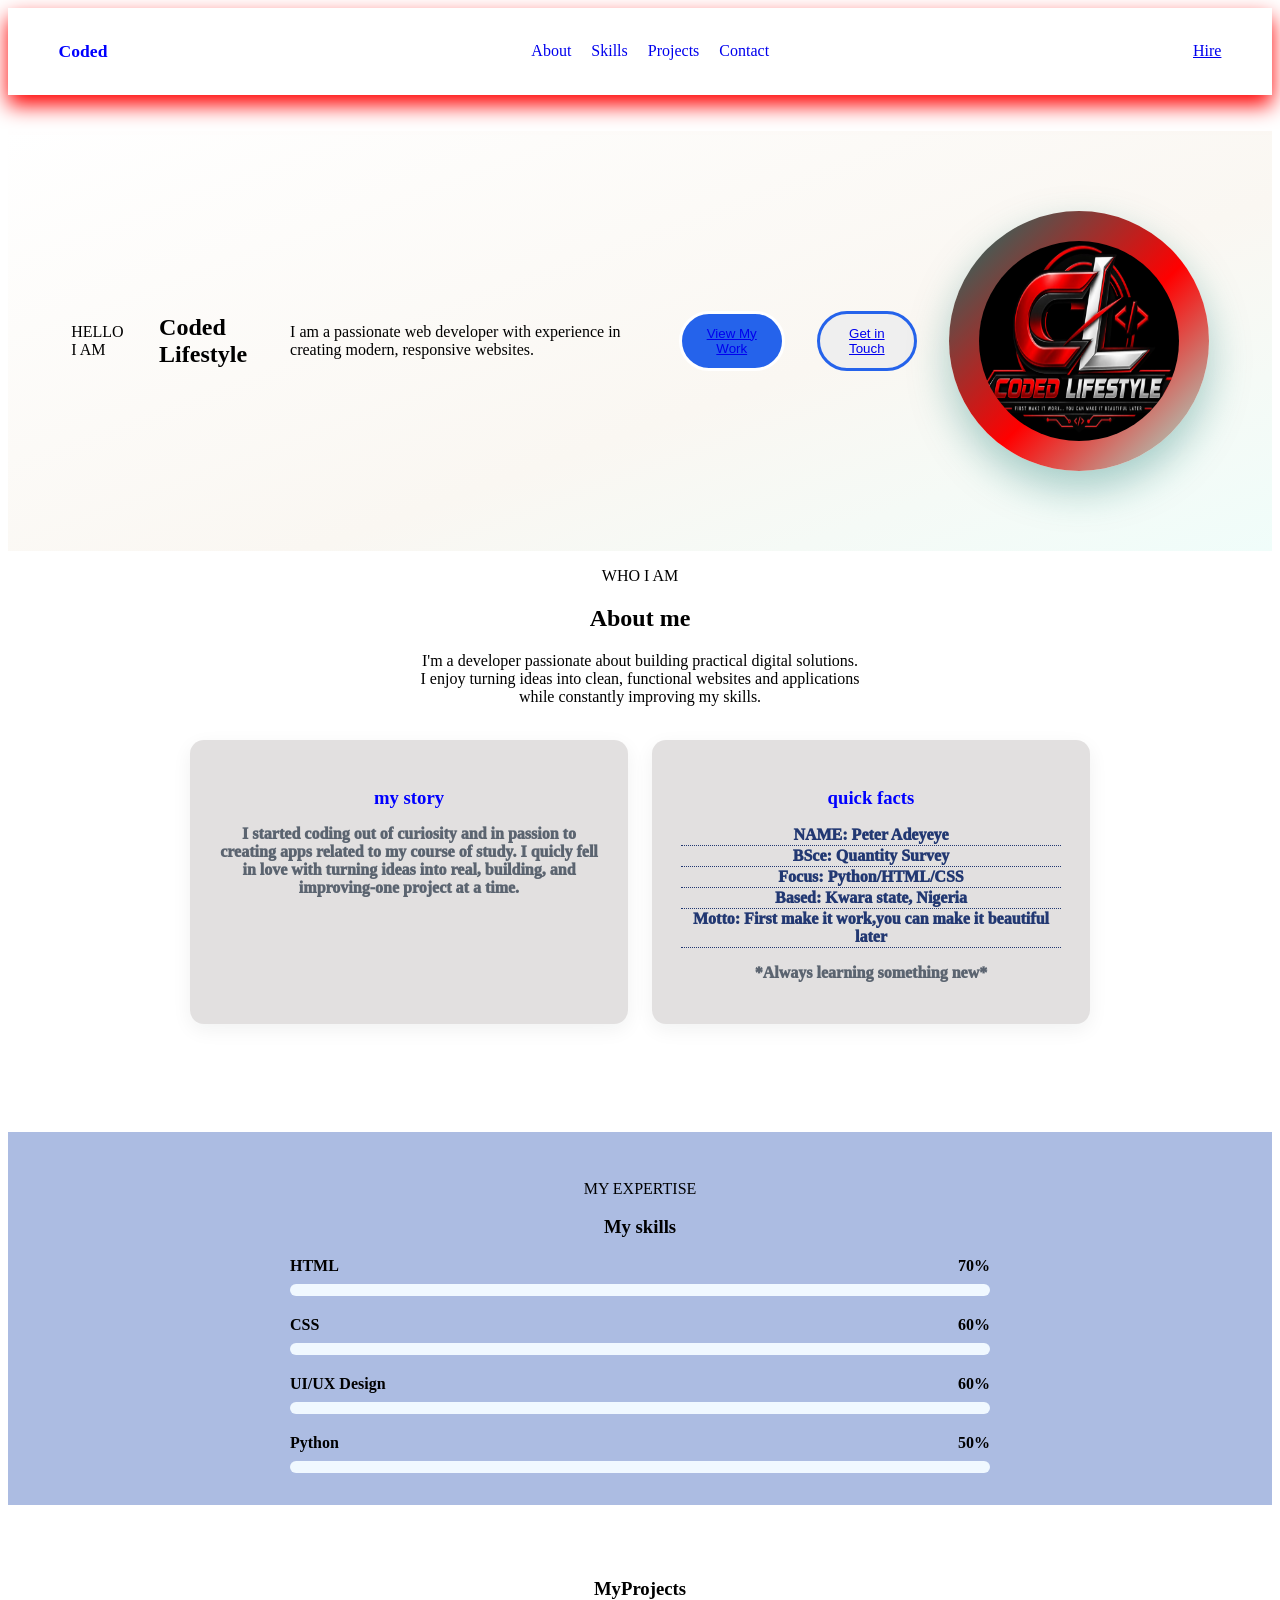
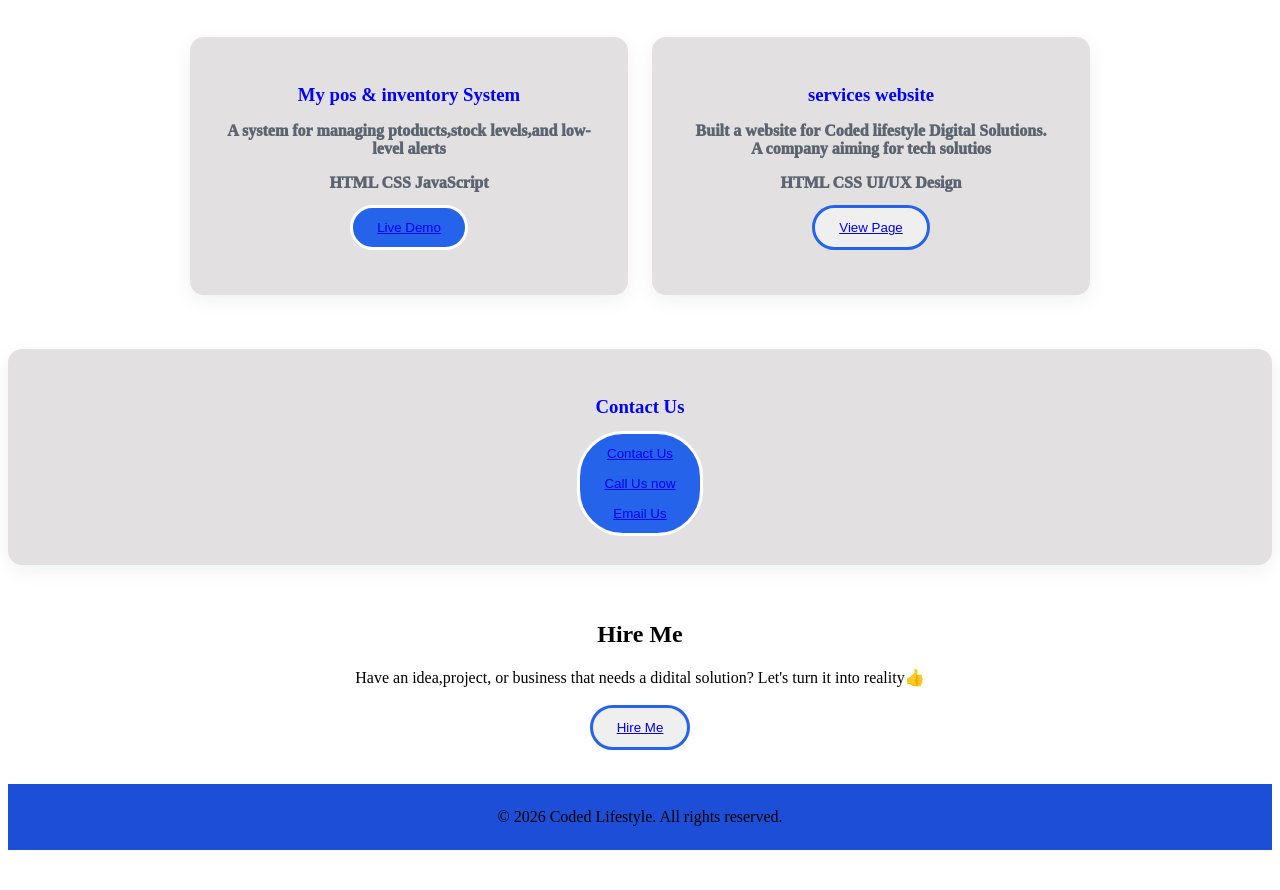
==== index.html @ f7a9e3ac "Rename portfolio.html to index.html" ====
<!DOCTYPE html>
<html lang="en">
<head>
    <meta charset="UTF-8">
    <meta name="viewport" content="width=device-width, initial-scale=1.0">
    <title>My Portfolio</title>
    <link rel="stylesheet" href="portfolio.css">
    <link rel="icon" href="assets/images/coded-lifestyle-bg.jpg"
    
</head>
<body>
  <header class="site-header">
    <div class="brand">
   <a href="#hero" class="brand-name">Coded</a>

   </div>

   <!----NAVIGATION LINKS--->
   <nav class="main-nav">
 <a href="#about">About</a>
 <a href="#skills">Skills</a>
 <a href="#projects">Projects</a>
 <a href="#contact">Contact</a>
</nav>
<a href="#hire">Hire</a>

 </header>
<br><br>
<section id="hero" class="hero">
 <p>HELLO I AM</p>
 <h1>Coded Lifestyle</h1>
 <p><span>I am a passionate web developer with
experience in creating modern, responsive websites. </span></p>
 <button class="button"><a href="#projects">View My Work</a></button> 
 <button class="button2">
    <a href="https://wa.me/+2349161330967">Get in Touch</a></button>
    
     <div class="portrait">
        <div class="portrait-frame">
            <img src="assets/images/coded-lifestyle-bg.jpg" class="face">
        </div>      
     </div>
     </section>

     <section class="section-head">
    
     <p><span>WHO I AM</span></p>
     <h1 id="about">About me</h1>
     <p>I'm a developer passionate about building practical digital solutions.<br>
      I enjoy turning ideas into clean, functional websites and applications<br>
      while constantly improving my skills.</p><br>
     
     <div class="about-grid">
      <div class="about-card">


        <h3>my story</h3>
        
        <p>I started coding out of curiosity and in passion to creating apps related to my course of study.
          I quicly fell in love with turning ideas into real, building, and improving-one project at a time.
        </p>

      </div>
     

     <div class="about-card">
      <div class="facts">
      <h3>quick facts</h3>
      <p><li>NAME: Peter Adeyeye</li>
      <li>BSce: Quantity Survey</li>
      <li>Focus: Python/HTML/CSS</li>
      <li>Based: Kwara state, Nigeria</li>
       <li>Motto: First make it work,you can make it beautiful later
       </li>
        </p>
        
        <p>*Always learning something new*</p>

     </div>
     </div>
     </div>

      <br><br><br>
      <br><br><br>
     

      
     
     <section id="skills" class="skills">
    
     <p><span>MY EXPERTISE</span></p>
     <h1>My skills</h1>
    
     <div class="skill-list">
      <div class="skill-top">
        <span class="skill-name" >HTML</span>
        <span class="skill-value">70%</span>
      </div>
      <div class="skill-track">
        <div class="skill-fill fill-html"></div>
      </div>
     <br>
      <div class="skill-top"> 
      <span class="skill-name">CSS</span>
      <span class="skill-value">60%</span>

      </div>
      <div class="skill-track">
        <div class="skill-fill fill-css"></div>
      </div>
      <br>
      <div class="skill-top">
        <span class="skill-name">UI/UX Design</span>
        <span class="skill-value">60%</span>
      </div>
      <div class="skill-track">
        
      </div>
      <br>
      <div class="skill-top">
        <span class="skill-name">Python</span>
        <span class="skill-value">50%</span>
      </div>
      <div class="skill-track"></div>
     </div>

     </section>
      <br><br><br>
      <section id="projects">
      <h1>MyProjects</h1>
      <br>
      <div class="about-grid">
      <div class="about-card">
        <h3>My pos & inventory System</h3>
        <p>A system for managing ptoducts,stock levels,and low-level alerts</p>
        <p>HTML CSS JavaScript</p>
        <button class="button">
          <a href="https://business-inventory-pddo.vercel.app/"> Live Demo </a>
        </button>
      </div>
      <div class="about-card">
        <h3>services website </h3>
        <p>Built a website for Coded lifestyle Digital Solutions.<br>
          <span>A company aiming for tech solutios</span>
          <p>HTML CSS UI/UX Design</p>
          <button class="button2">
            <a href="https://coded-lifestyle-5hkt.vercel.app">View Page</a>
          </button>
        </p>
      </div>
     </div>
     </section>
     <br><br><br>
     <section id="contact">
      <div class="about-card">
        <h3>Contact Us</h3>
        <button class="button"> <a href="https://wa.me/+2349161330967">Contact Us</a><br><br>
    <a href="tel:+2349161330967">Call Us now</a><br><br>
    <a href="mailto:iyiolapeter258@gmail.com">Email Us</a>

        </button>
      </div>
     </section>
     <br><br>
     <section id="hire">
      <h2>Hire Me</h2>
      <p>Have an idea,project, or business that needs a didital solution?
        Let's turn it into reality👍
        <br><br>
        <button class="button2">
          <a href="https://wa.me/+2349161330967">Hire Me</a>
        </button>
      </p>
     </section>

     <br>

     <footer>
      <p>
        &copy; 2026 Coded Lifestyle. All rights reserved.
    </p>

     </footer>
</body>
</html>
---- portfolio.css ----
/* SITE HEADER */

.site-header {
    position: sticky;
    top: 0;
    z-index: 10;
    background-color: white;
    backdrop-filter: blur(6px);
    display: flex;
    align-items: center;
    justify-content: space-between;
    padding: 0.9rem 4%;
    box-shadow: 0 10px 20px red;
    

}

.brand {
    display: flex;
    align-items: center;
    gap: 0.5rem
}

.brand-name { 
    color:blue;
    font-weight:700;
    text-decoration:none;
    font-size: 1.1rem;
}

.main-nav {
    display: flex;
     background-color: white;
     text-align: center;
     padding: 10px;
        }
        nav a {
            
            text-decoration: none;
            margin: 10px
        }
        .button {
            
            background-color: #2563eb; 
            color: #FFFFFF;
            padding: 12px 24px;
             border: solid; 
             border-radius: 46px;
        }

        .button:hover {
           background-color: #FFFFFF;
            color: #2563eb;
            padding: 12px 24px;

        }
         .button2 {
            
            color: #2563eb;
            padding: 12px 24px;
             border: solid; 
             border-radius: 46px;
        }

        .button2:hover {
            background-color: #1d4ed8;
            color: aqua;
        }
         /* .potrait-frame {
          width: 190px;
         height: 190px;
         } */
         .portrait {
  flex: 0 0 auto;
  text-align: center;
}

/* The framed photo placeholder */
.portrait-frame {
  width: 260px;
  height: 260px;
  border-radius: 50%;
  background: linear-gradient(135deg, #0F766E 0%, red 55%, #99F6E4 100%);
  display: flex;
  align-items: center;
  justify-content: center;
  margin: 0 auto;
  box-shadow: 0 18px 40px rgba(15, 118, 110, 0.35);
}
.face {
  width: 200px;
  height: 200px;
  border-radius: 50%;
  background-color: #FFFFFF;
  display: flex;
  flex-direction: column;
  align-items: center;
  justify-content: center;
  overflow: hidden ;
}
.hero {
  display: flex;
  align-items: center;
  justify-content: space-between;
  gap: 2rem;
  padding: 5rem 5%;
  background: linear-gradient(160deg, #FFFFFF 0%, #FAF7F2 60%, #F0FDFA 100%);
}

/* Left text column */
.hero-text {
  flex: 1;
  max-width: 520px;
}
.about-grid {
display: grid;
grid-template-columns: 1fr 1fr;
  gap: 1.5rem;
  max-width: 900px;
  margin: 0 auto;
}
.about-card {
  background-color: rgba(29, 9, 9, 0.124);
  color: black;
  font-weight: 1000;
  border-radius: 14px;
  padding: 1.8rem;
  box-shadow: 0 6px 20px rgba(19, 26, 40, 0.06);
}

/* Card heading */
.about-card h3 {
  color: blue;
  margin-bottom: 0.8rem;
}

/* Paragraph text inside cards */
.about-card p {
  color: #5B6470;
  margin-bottom: 0.8rem;
}
.facts {
  list-style: none;
}
.facts li {
  padding: 1px;
  color: #223872;
  border-bottom: 1px dotted;
}
.facts li:last-child {
  border-bottom: none;
}
.section-head {
  text-align: center;
  margin-bottom: 2.5rem;
}
.skills {
  padding: 2rem 5%;

  background-color: #acbce2;
}
.skill-list {
  max-width: 700px;
  margin: 0 auto;
  display: flex;
  flex-direction: column;
  gap: 1px;
}
.skill-top {
  display: flex;
  justify-content: space-between;
  margin-bottom: 0.5rem;
  
}
.skill-name {
  font-weight: 600;

}
.skill-value {
  font-weight: 600;
}

.skill-track {
  height: 12px;
  border-radius: 6px;
  background-color: aliceblue;
  
}
.skill-fill {
  height: 100%;
  background: linear-gradient;
  border-radius: 6px;
}
@keyframes fill-bar { to {
  width: 100%;
}}
.fill-html {
  width: 70%;
}


/* ===== 11. Mobile responsive rules ===== */

/* Tablets and smaller: shrink the hero and stack cards */
@media (max-width: 820px) {
  /* Hero becomes one column with centered text */
  .hero {
    flex-direction: column;
    text-align: center;
  }

  /* Hero buttons center themselves */
  .hero-buttons {
    justify-content: center;
  }

  /* About grid stacks into one column */
  .about-grid {
    grid-template-columns: 1fr;
  }
}

/* Phones: keep the header tidy and shrink type */
@media (max-width: 600px) {
  /* Hide the header button to make room */
  .btn-header {
    display: none;
  }

  /* Nav links become smaller and closer together */
  .main-nav {
    gap: 0.9rem;
    font-size: 0.85rem;
  }

  /* Smaller name in the hero */
  .hero-text h1 {
    font-size: 2.2rem;
  }

  /* Portrait shrinks to fit small screens */
  .portrait-frame {
    width: 190px;
    height: 190px;
  }

  /* The face inside also shrinks */
  .face {
    width: 150px;
    height: 150px;
  }

  .face-head {
    width: 70px;
    height: 70px;
  }

  .face-body {
    width: 120px;
    height: 70px;
  }

  /* Project grid becomes a single column */
  .project-grid {
    grid-template-columns: 1fr;
  }
}
footer { 
  padding: 0.5rem;
  background-color: #1d4ed8;
}
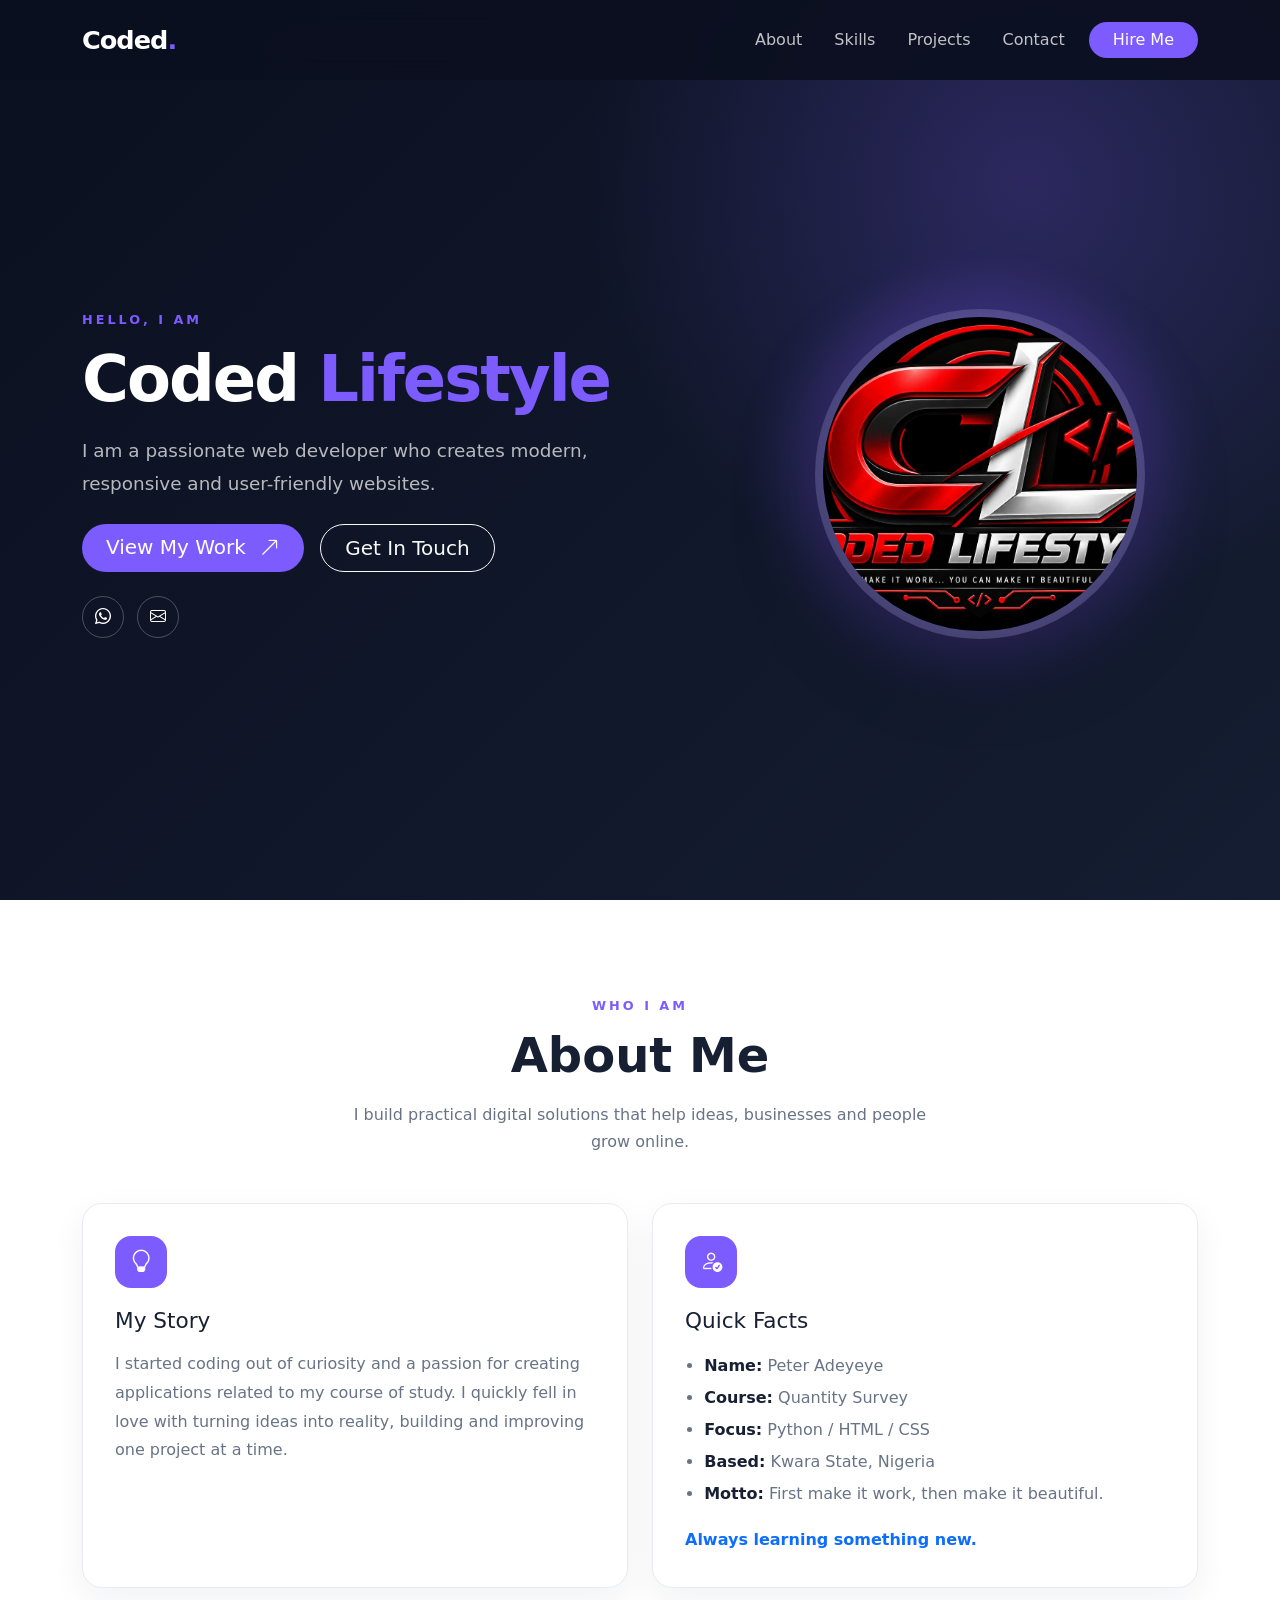
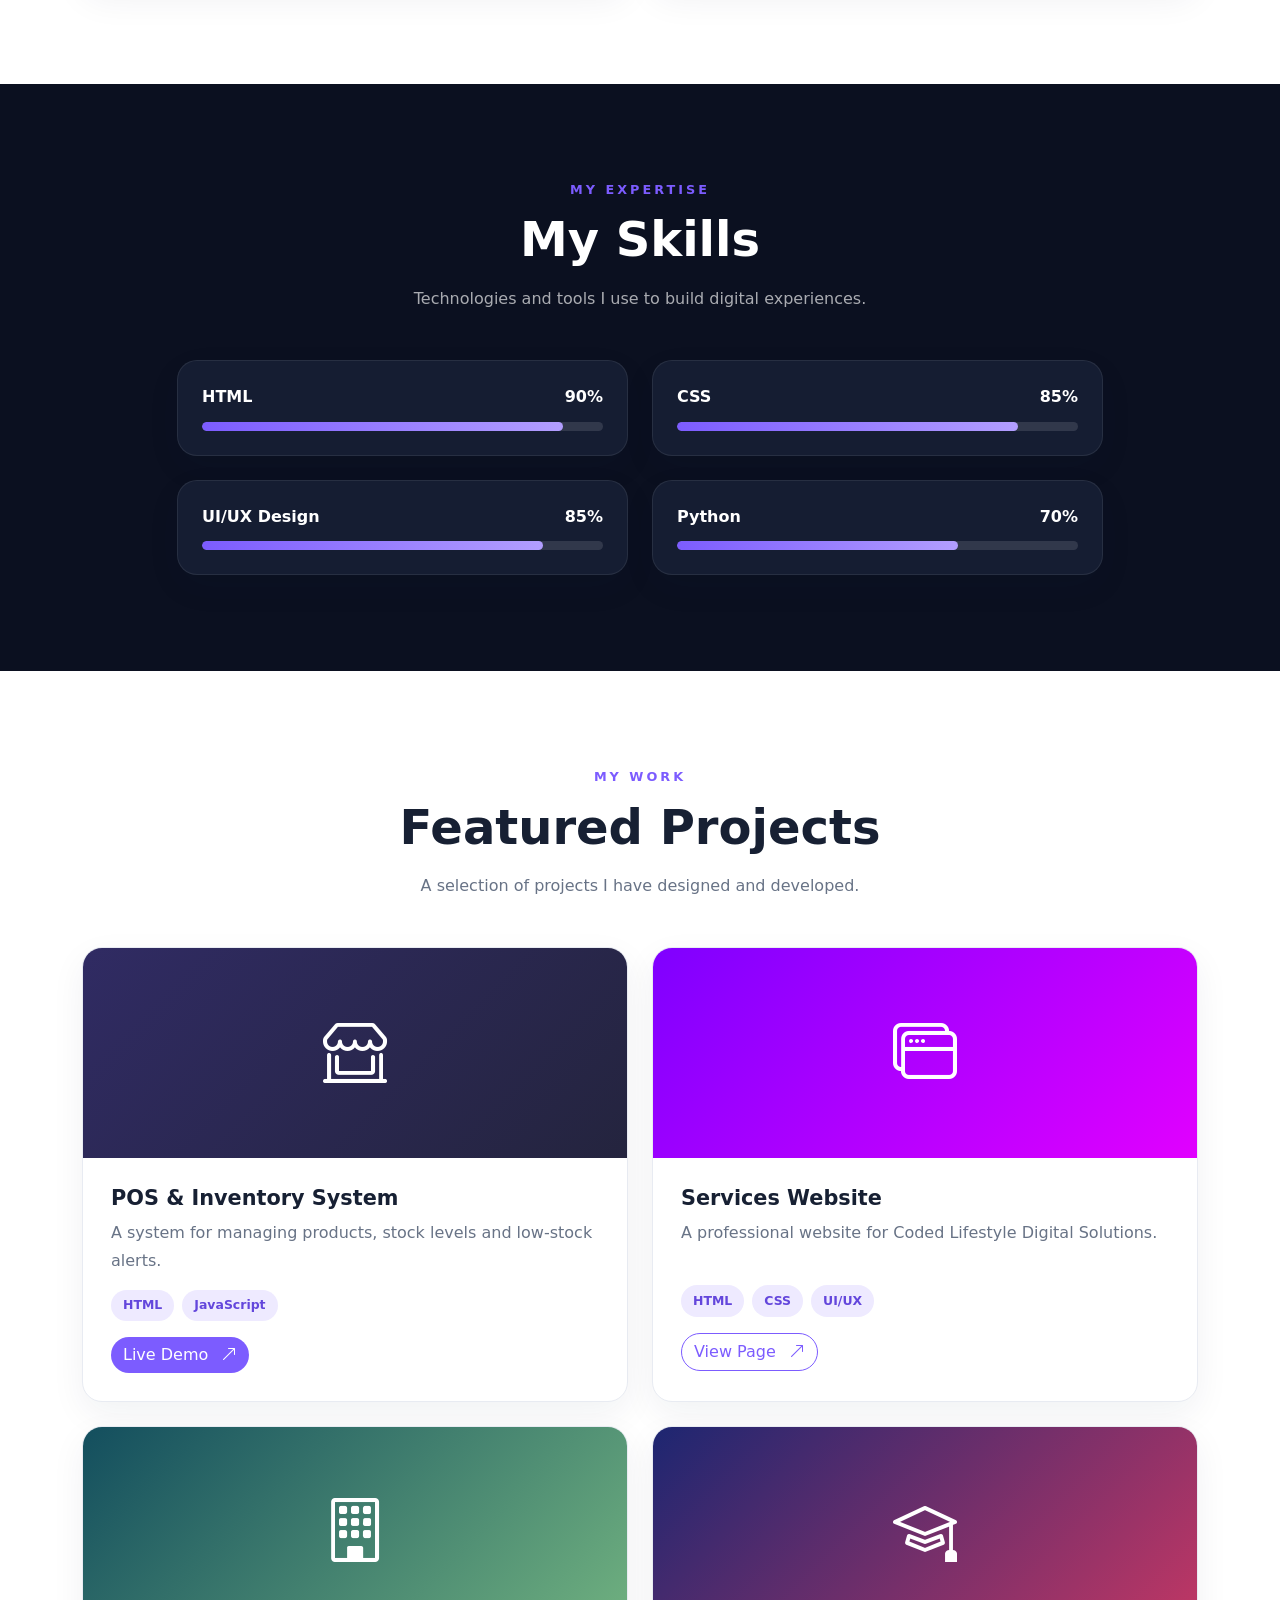
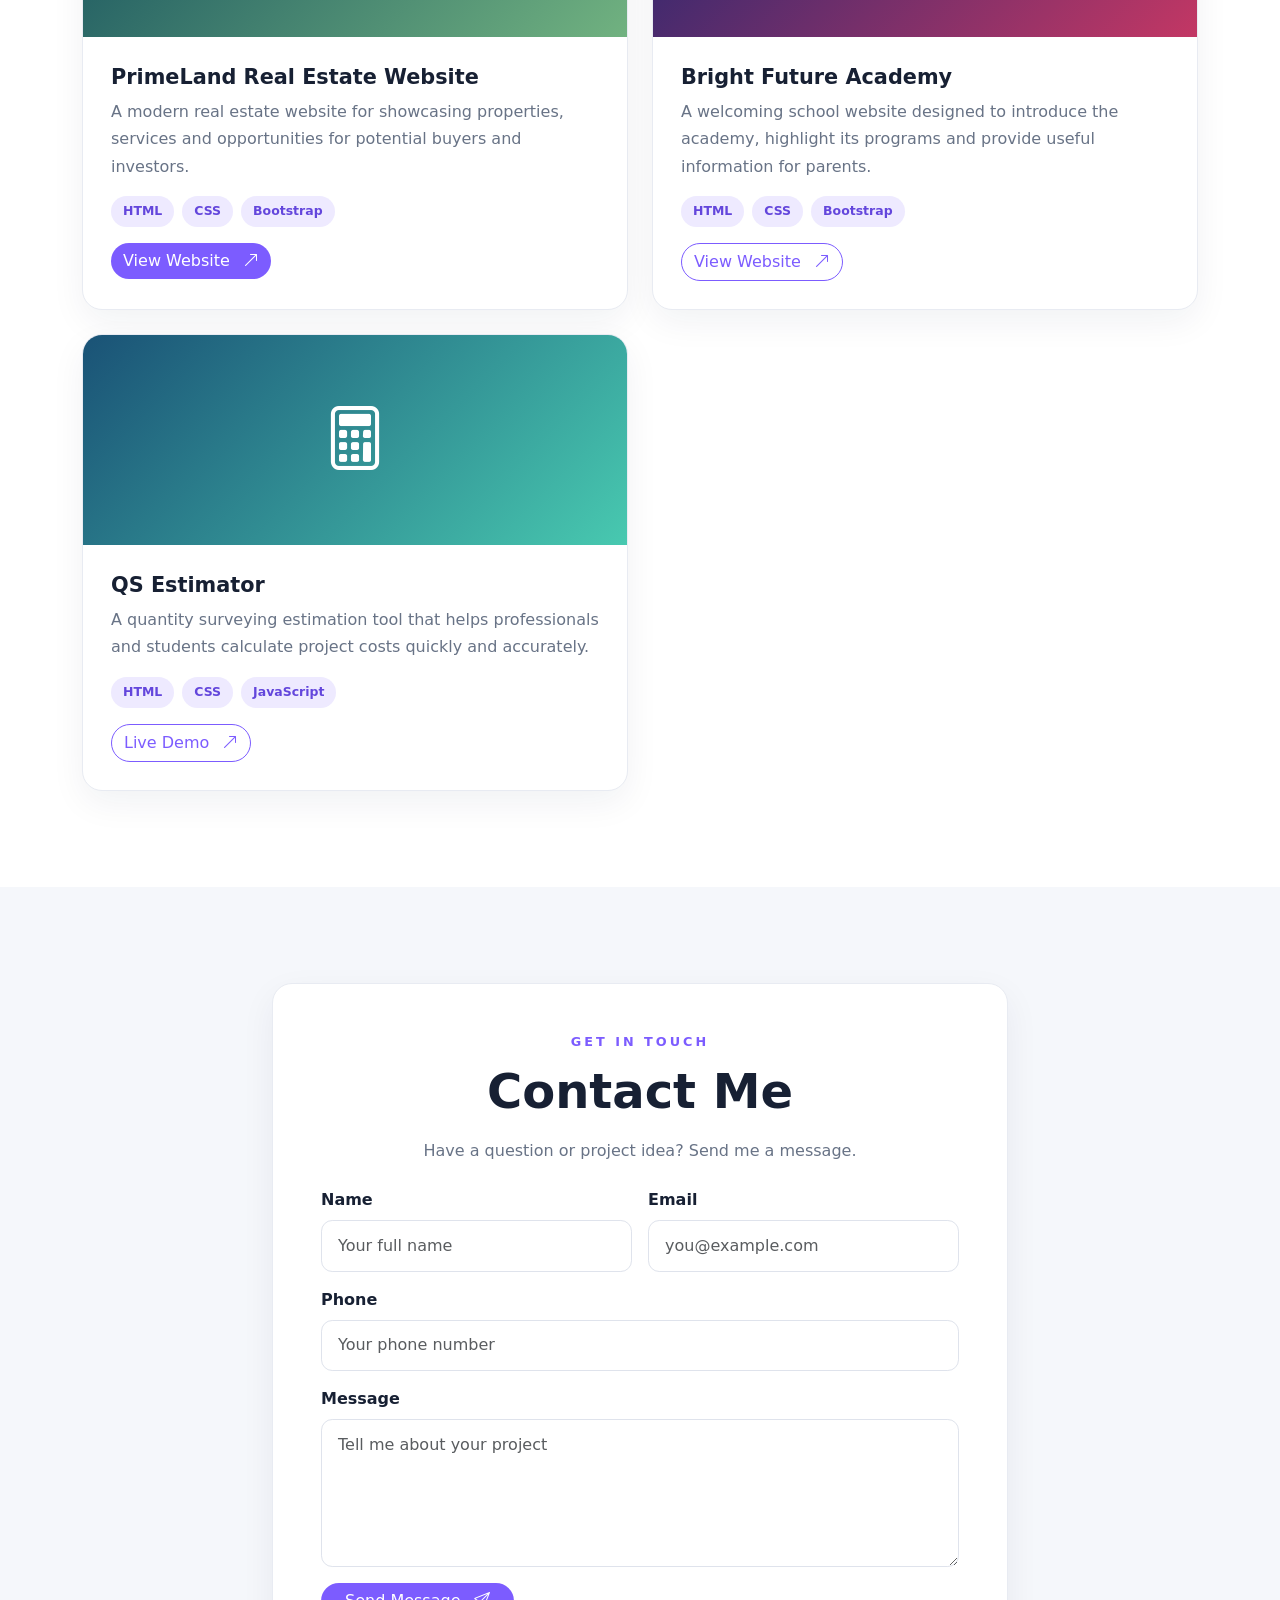
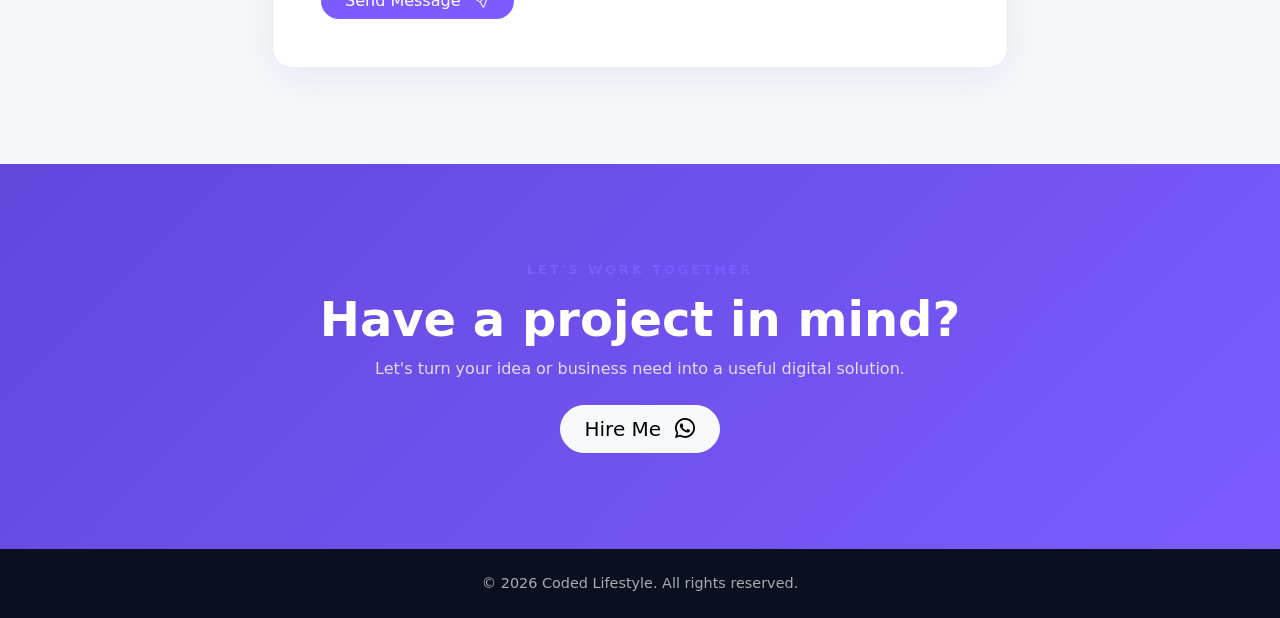
==== commit 8eb7cb7a: "Rename portfolio.html.html to index.html" ====
--- a/index.html
+++ b/index.html
@@ -3,183 +3,523 @@
 <head>
     <meta charset="UTF-8">
     <meta name="viewport" content="width=device-width, initial-scale=1.0">
-    <title>My Portfolio</title>
+
+    <title>Coded Lifestyle | Web Developer</title>
+    <meta name="description" content="Portfolio website for Coded Lifestyle">
+
+    <link rel="icon" href="assets/images/coded-lifestyle-bg.jpg">
+
+    <!-- Bootstrap CSS -->
+    <link href="https://cdn.jsdelivr.net/npm/bootstrap@5.3.3/dist/css/bootstrap.min.css" rel="stylesheet">
+
+    <!-- Bootstrap Icons -->
+    <link rel="stylesheet" href="https://cdn.jsdelivr.net/npm/bootstrap-icons@1.11.3/font/bootstrap-icons.min.css">
+
+    <!-- Custom CSS -->
     <link rel="stylesheet" href="portfolio.css">
-    <link rel="icon" href="assets/images/coded-lifestyle-bg.jpg"
-    
 </head>
+
 <body>
-  <header class="site-header">
-    <div class="brand">
-   <a href="#hero" class="brand-name">Coded</a>
-
-   </div>
-
-   <!----NAVIGATION LINKS--->
-   <nav class="main-nav">
- <a href="#about">About</a>
- <a href="#skills">Skills</a>
- <a href="#projects">Projects</a>
- <a href="#contact">Contact</a>
-</nav>
-<a href="#hire">Hire</a>
-
- </header>
-<br><br>
-<section id="hero" class="hero">
- <p>HELLO I AM</p>
- <h1>Coded Lifestyle</h1>
- <p><span>I am a passionate web developer with
-experience in creating modern, responsive websites. </span></p>
- <button class="button"><a href="#projects">View My Work</a></button> 
- <button class="button2">
-    <a href="https://wa.me/+2349161330967">Get in Touch</a></button>
-    
-     <div class="portrait">
-        <div class="portrait-frame">
-            <img src="assets/images/coded-lifestyle-bg.jpg" class="face">
-        </div>      
-     </div>
-     </section>
-
-     <section class="section-head">
-    
-     <p><span>WHO I AM</span></p>
-     <h1 id="about">About me</h1>
-     <p>I'm a developer passionate about building practical digital solutions.<br>
-      I enjoy turning ideas into clean, functional websites and applications<br>
-      while constantly improving my skills.</p><br>
-     
-     <div class="about-grid">
-      <div class="about-card">
-
-
-        <h3>my story</h3>
-        
-        <p>I started coding out of curiosity and in passion to creating apps related to my course of study.
-          I quicly fell in love with turning ideas into real, building, and improving-one project at a time.
-        </p>
-
-      </div>
-     
-
-     <div class="about-card">
-      <div class="facts">
-      <h3>quick facts</h3>
-      <p><li>NAME: Peter Adeyeye</li>
-      <li>BSce: Quantity Survey</li>
-      <li>Focus: Python/HTML/CSS</li>
-      <li>Based: Kwara state, Nigeria</li>
-       <li>Motto: First make it work,you can make it beautiful later
-       </li>
-        </p>
-        
-        <p>*Always learning something new*</p>
-
-     </div>
-     </div>
-     </div>
-
-      <br><br><br>
-      <br><br><br>
-     
-
-      
-     
-     <section id="skills" class="skills">
-    
-     <p><span>MY EXPERTISE</span></p>
-     <h1>My skills</h1>
-    
-     <div class="skill-list">
-      <div class="skill-top">
-        <span class="skill-name" >HTML</span>
-        <span class="skill-value">70%</span>
-      </div>
-      <div class="skill-track">
-        <div class="skill-fill fill-html"></div>
-      </div>
-     <br>
-      <div class="skill-top"> 
-      <span class="skill-name">CSS</span>
-      <span class="skill-value">60%</span>
-
-      </div>
-      <div class="skill-track">
-        <div class="skill-fill fill-css"></div>
-      </div>
-      <br>
-      <div class="skill-top">
-        <span class="skill-name">UI/UX Design</span>
-        <span class="skill-value">60%</span>
-      </div>
-      <div class="skill-track">
-        
-      </div>
-      <br>
-      <div class="skill-top">
-        <span class="skill-name">Python</span>
-        <span class="skill-value">50%</span>
-      </div>
-      <div class="skill-track"></div>
-     </div>
-
-     </section>
-      <br><br><br>
-      <section id="projects">
-      <h1>MyProjects</h1>
-      <br>
-      <div class="about-grid">
-      <div class="about-card">
-        <h3>My pos & inventory System</h3>
-        <p>A system for managing ptoducts,stock levels,and low-level alerts</p>
-        <p>HTML CSS JavaScript</p>
-        <button class="button">
-          <a href="https://business-inventory-pddo.vercel.app/"> Live Demo </a>
-        </button>
-      </div>
-      <div class="about-card">
-        <h3>services website </h3>
-        <p>Built a website for Coded lifestyle Digital Solutions.<br>
-          <span>A company aiming for tech solutios</span>
-          <p>HTML CSS UI/UX Design</p>
-          <button class="button2">
-            <a href="https://coded-lifestyle-5hkt.vercel.app">View Page</a>
-          </button>
-        </p>
-      </div>
-     </div>
-     </section>
-     <br><br><br>
-     <section id="contact">
-      <div class="about-card">
-        <h3>Contact Us</h3>
-        <button class="button"> <a href="https://wa.me/+2349161330967">Contact Us</a><br><br>
-    <a href="tel:+2349161330967">Call Us now</a><br><br>
-    <a href="mailto:iyiolapeter258@gmail.com">Email Us</a>
-
-        </button>
-      </div>
-     </section>
-     <br><br>
-     <section id="hire">
-      <h2>Hire Me</h2>
-      <p>Have an idea,project, or business that needs a didital solution?
-        Let's turn it into reality👍
-        <br><br>
-        <button class="button2">
-          <a href="https://wa.me/+2349161330967">Hire Me</a>
-        </button>
-      </p>
-     </section>
-
-     <br>
-
-     <footer>
-      <p>
-        &copy; 2026 Coded Lifestyle. All rights reserved.
-    </p>
-
-     </footer>
+
+    <!-- Navigation -->
+    <nav class="navbar navbar-expand-lg navbar-dark fixed-top">
+        <div class="container">
+            <a class="navbar-brand fw-bold" href="#hero">
+                Coded<span>.</span>
+            </a>
+
+            <button class="navbar-toggler" type="button"
+                    data-bs-toggle="collapse"
+                    data-bs-target="#mainNavigation"
+                    aria-controls="mainNavigation"
+                    aria-expanded="false"
+                    aria-label="Toggle navigation">
+                <span class="navbar-toggler-icon"></span>
+            </button>
+
+            <div class="collapse navbar-collapse" id="mainNavigation">
+                <ul class="navbar-nav ms-auto align-items-lg-center gap-lg-3">
+                    <li class="nav-item">
+                        <a class="nav-link" href="#about">About</a>
+                    </li>
+                    <li class="nav-item">
+                        <a class="nav-link" href="#skills">Skills</a>
+                    </li>
+                    <li class="nav-item">
+                        <a class="nav-link" href="#projects">Projects</a>
+                    </li>
+                    <li class="nav-item">
+                        <a class="nav-link" href="#contact">Contact</a>
+                    </li>
+                    <li class="nav-item">
+                        <a class="btn btn-primary rounded-pill px-4" href="#hire">
+                            Hire Me
+                        </a>
+                    </li>
+                </ul>
+            </div>
+        </div>
+    </nav>
+
+    <main>
+
+        <!-- Hero Section -->
+        <section id="hero" class="hero-section">
+            <div class="container">
+                <div class="row align-items-center g-5">
+
+                    <div class="col-lg-7">
+                        <p class="section-label">HELLO, I AM</p>
+
+                        <h1 class="display-3 fw-bold mb-3">
+                            Coded <span>Lifestyle</span>
+                        </h1>
+
+                        <p class="hero-text mb-4">
+                            I am a passionate web developer who creates modern,
+                            responsive and user-friendly websites.
+                        </p>
+
+                        <div class="d-flex flex-wrap gap-3">
+                            <a href="#projects" class="btn btn-primary btn-lg rounded-pill px-4">
+                                View My Work
+                                <i class="bi bi-arrow-up-right ms-2"></i>
+                            </a>
+
+                            <a href="https://wa.me/2349161330967"
+                               class="btn btn-outline-light btn-lg rounded-pill px-4">
+                                Get In Touch
+                            </a>
+                        </div>
+
+                        <div class="social-links mt-4">
+                            <a href="https://wa.me/2349161330967" aria-label="WhatsApp">
+                                <i class="bi bi-whatsapp"></i>
+                            </a>
+                            <a href="#contact" aria-label="Email">
+                                <i class="bi bi-envelope"></i>
+                            </a>
+                        </div>
+                    </div>
+
+                    <div class="col-lg-5 text-center">
+                        <div class="profile-wrapper">
+                            <div class="profile-circle"></div>
+                            <img src="assets/images/coded-lifestyle-bg.jpg"
+                                 class="profile-image"
+                                 alt="Coded Lifestyle profile">
+                        </div>
+                    </div>
+
+                </div>
+            </div>
+        </section>
+
+        <!-- About Section -->
+        <section id="about" class="section-padding">
+            <div class="container">
+
+                <div class="section-heading text-center mb-5">
+                    <p class="section-label">WHO I AM</p>
+                    <h2>About Me</h2>
+                    <p>
+                        I build practical digital solutions that help ideas,
+                        businesses and people grow online.
+                    </p>
+                </div>
+
+                <div class="row g-4">
+                    <div class="col-lg-6">
+                        <div class="info-card h-100">
+                            <div class="icon-box">
+                                <i class="bi bi-lightbulb"></i>
+                            </div>
+
+                            <h3>My Story</h3>
+
+                            <p>
+                                I started coding out of curiosity and a passion
+                                for creating applications related to my course
+                                of study. I quickly fell in love with turning
+                                ideas into reality, building and improving one
+                                project at a time.
+                            </p>
+                        </div>
+                    </div>
+
+                    <div class="col-lg-6">
+                        <div class="info-card h-100">
+                            <div class="icon-box">
+                                <i class="bi bi-person-check"></i>
+                            </div>
+
+                            <h3>Quick Facts</h3>
+
+                            <ul class="facts-list">
+                                <li><strong>Name:</strong> Peter Adeyeye</li>
+                                <li><strong>Course:</strong> Quantity Survey</li>
+                                <li><strong>Focus:</strong> Python / HTML / CSS</li>
+                                <li><strong>Based:</strong> Kwara State, Nigeria</li>
+                                <li><strong>Motto:</strong> First make it work, then make it beautiful.</li>
+                            </ul>
+
+                            <p class="mb-0 text-primary fw-semibold">
+                                Always learning something new.
+                            </p>
+                        </div>
+                    </div>
+                </div>
+
+            </div>
+        </section>
+
+        <!-- Skills Section -->
+        <section id="skills" class="section-padding section-dark">
+            <div class="container">
+
+                <div class="section-heading text-center mb-5">
+                    <p class="section-label">MY EXPERTISE</p>
+                    <h2>My Skills</h2>
+                    <p>Technologies and tools I use to build digital experiences.</p>
+                </div>
+
+                <!-- ...existing code... -->
+
+<div class="row g-4 justify-content-center">
+    <div class="col-md-6 col-lg-5">
+        <div class="skill-card">
+            <div class="skill-header">
+                <span>HTML</span>
+                <span>90%</span>
+            </div>
+
+            <div class="progress">
+                <div class="progress-bar" style="width: 90%"></div>
+            </div>
+        </div>
+    </div>
+
+    <div class="col-md-6 col-lg-5">
+        <div class="skill-card">
+            <div class="skill-header">
+                <span>CSS</span>
+                <span>85%</span>
+            </div>
+
+            <div class="progress">
+                <div class="progress-bar" style="width: 85%"></div>
+            </div>
+        </div>
+    </div>
+
+    <div class="col-md-6 col-lg-5">
+        <div class="skill-card">
+            <div class="skill-header">
+                <span>UI/UX Design</span>
+                <span>85%</span>
+            </div>
+
+            <div class="progress">
+                <div class="progress-bar" style="width: 85%"></div>
+            </div>
+        </div>
+    </div>
+
+    <div class="col-md-6 col-lg-5">
+        <div class="skill-card">
+            <div class="skill-header">
+                <span>Python</span>
+                <span>70%</span>
+            </div>
+
+            <div class="progress">
+                <div class="progress-bar" style="width: 70%"></div>
+            </div>
+        </div>
+    </div>
+</div>
+
+<!-- ...existing code... -->
+
+            </div>
+        </section>
+
+        <!-- Projects Section -->
+        <section id="projects" class="section-padding">
+            <div class="container">
+
+                <div class="section-heading text-center mb-5">
+                    <p class="section-label">MY WORK</p>
+                    <h2>Featured Projects</h2>
+                    <p>A selection of projects I have designed and developed.</p>
+                </div>
+
+                <div class="row g-4">
+
+                    <div class="col-md-6">
+                        <article class="project-card h-100">
+                            <div class="project-image project-image-one">
+                                <i class="bi bi-shop-window"></i>
+                            </div>
+
+                            <div class="project-content">
+                                <h3>POS & Inventory System</h3>
+
+                                <p>
+                                    A system for managing products, stock levels
+                                    and low-stock alerts.
+                                </p>
+
+                                <div class="project-tags">
+                                    <span>HTML</span>
+                                    <span>JavaScript</span>
+                                </div>
+
+                                <a href="https://business-inventory-pddo.vercel.app/"
+                                   target="_blank"
+                                   rel="noopener noreferrer"
+                                   class="btn btn-primary rounded-pill mt-3">
+                                    Live Demo
+                                    <i class="bi bi-arrow-up-right ms-2"></i>
+                                </a>
+                            </div>
+                        </article>
+                    </div>
+
+                    <div class="col-md-6">
+                        <article class="project-card h-100">
+                            <div class="project-image project-image-two">
+                                <i class="bi bi-window-stack"></i>
+                            </div>
+
+                            <div class="project-content">
+                                <h3>Services Website</h3>
+
+                                <p>
+                                    A professional website for Coded Lifestyle
+                                    Digital Solutions.
+                                </p>
+
+                                <div class="project-tags">
+                                    <span>HTML</span>
+                                    <span>CSS</span>
+                                    <span>UI/UX</span>
+                                </div>
+
+                                <a href="https://coded-lifestyle-5hkt.vercel.app"
+                                   target="_blank"
+                                   rel="noopener noreferrer"
+                                   class="btn btn-outline-primary rounded-pill mt-3">
+                                    View Page
+                                    <i class="bi bi-arrow-up-right ms-2"></i>
+                                </a>
+                            </div>
+                        </article>
+
+                    </div>
+
+                    <!-- ...existing project cards... -->
+
+<div class="col-md-6">
+    <article class="project-card h-100">
+        <div class="project-image project-image-three">
+            <i class="bi bi-building"></i>
+        </div>
+
+        <div class="project-content">
+            <h3>PrimeLand Real Estate Website</h3>
+
+            <p>
+                A modern real estate website for showcasing properties,
+                services and opportunities for potential buyers and investors.
+            </p>
+
+            <div class="project-tags">
+                <span>HTML</span>
+                <span>CSS</span>
+                <span>Bootstrap</span>
+            </div>
+
+            <a href="https://prime-land-bnev.vercel.app"
+               target="_blank"
+               rel="noopener noreferrer"
+               class="btn btn-primary rounded-pill mt-3">
+                View Website
+                <i class="bi bi-arrow-up-right ms-2"></i>
+            </a>
+        </div>
+    </article>
+</div>
+
+<div class="col-md-6">
+    <article class="project-card h-100">
+        <div class="project-image project-image-four">
+            <i class="bi bi-mortarboard"></i>
+        </div>
+
+        <div class="project-content">
+            <h3>Bright Future Academy</h3>
+
+            <p>
+                A welcoming school website designed to introduce the academy,
+                highlight its programs and provide useful information for parents.
+            </p>
+
+            <div class="project-tags">
+                <span>HTML</span>
+                <span>CSS</span>
+                <span>Bootstrap</span>
+            </div>
+
+            <a href="https://bright-future-academy-rust.vercel.app/"
+               target="_blank"
+               rel="noopener noreferrer"
+               class="btn btn-outline-primary rounded-pill mt-3">
+                View Website
+                <i class="bi bi-arrow-up-right ms-2"></i>
+            </a>
+        </div>
+    </article>
+</div>
+
+<div class="col-md-6">
+    <article class="project-card h-100">
+        <div class="project-image project-image-five">
+            <i class="bi bi-calculator"></i>
+        </div>
+
+        <div class="project-content">
+            <h3>QS Estimator</h3>
+
+            <p>
+                A quantity surveying estimation tool that helps professionals
+                and students calculate project costs quickly and accurately.
+            </p>
+
+            <div class="project-tags">
+                <span>HTML</span>
+                <span>CSS</span>
+                <span>JavaScript</span>
+            </div>
+
+            <a href="https://qs-estimator-web.vercel.app"
+               target="_blank"
+               rel="noopener noreferrer"
+               class="btn btn-outline-primary rounded-pill mt-3">
+                Live Demo
+                <i class="bi bi-arrow-up-right ms-2"></i>
+            </a>
+        </div>
+    </article>
+</div>
+
+<!-- ...existing code... -->
+
+                </div>
+            </div>
+        </section>
+
+        <!-- Contact Section -->
+        <section id="contact" class="section-padding section-light">
+            <div class="container">
+                <div class="row justify-content-center">
+                    <div class="col-lg-8">
+
+                        <div class="contact-card">
+                            <div class="section-heading text-center mb-4">
+                                <p class="section-label">GET IN TOUCH</p>
+                                <h2>Contact Me</h2>
+                                <p>
+                                    Have a question or project idea? Send me a message.
+                                </p>
+                            </div>
+
+                            <form action="https://formspree.io/f/mdenwokz" method="POST">
+                                <div class="row g-3">
+                                    <div class="col-md-6">
+                                        <label for="name" class="form-label">Name</label>
+                                        <input type="text"
+                                               class="form-control"
+                                               id="name"
+                                               name="name"
+                                               placeholder="Your full name"
+                                               required>
+                                    </div>
+
+                                    <div class="col-md-6">
+                                        <label for="email" class="form-label">Email</label>
+                                        <input type="email"
+                                               class="form-control"
+                                               id="email"
+                                               name="email"
+                                               placeholder="you@example.com"
+                                               required>
+                                    </div>
+
+                                    <div class="col-12">
+                                        <label for="phone" class="form-label">Phone</label>
+                                        <input type="tel"
+                                               class="form-control"
+                                               id="phone"
+                                               name="phone"
+                                               placeholder="Your phone number">
+                                    </div>
+
+                                    <div class="col-12">
+                                        <label for="message" class="form-label">Message</label>
+                                        <textarea class="form-control"
+                                                  id="message"
+                                                  name="message"
+                                                  rows="5"
+                                                  placeholder="Tell me about your project"
+                                                  required></textarea>
+                                    </div>
+
+                                    <div class="col-12">
+                                        <button type="submit" class="btn btn-primary rounded-pill px-4">
+                                            Send Message
+                                            <i class="bi bi-send ms-2"></i>
+                                        </button>
+                                    </div>
+                                </div>
+                            </form>
+                        </div>
+
+                    </div>
+                </div>
+            </div>
+        </section>
+
+        <!-- Hire Section -->
+        <section id="hire" class="hire-section">
+            <div class="container text-center">
+                <p class="section-label">LET'S WORK TOGETHER</p>
+                <h2>Have a project in mind?</h2>
+                <p class="mb-4">
+                    Let's turn your idea or business need into a useful digital solution.
+                </p>
+
+                <a href="https://wa.me/2349161330967"
+                   class="btn btn-light btn-lg rounded-pill px-4">
+                    Hire Me
+                    <i class="bi bi-whatsapp ms-2"></i>
+                </a>
+            </div>
+        </section>
+
+    </main>
+
+    <!-- Footer -->
+    <footer class="site-footer">
+        <div class="container text-center">
+            <p class="mb-0">
+                &copy; 2026 Coded Lifestyle. All rights reserved.
+            </p>
+        </div>
+    </footer>
+
+    <!-- Bootstrap JavaScript -->
+    <script src="https://cdn.jsdelivr.net/npm/bootstrap@5.3.3/dist/js/bootstrap.bundle.min.js"></script>
+
 </body>
 </html>
--- a/portfolio.css
+++ b/portfolio.css
@@ -1,277 +1,385 @@
-/* SITE HEADER */
-
-.site-header {
-    position: sticky;
-    top: 0;
-    z-index: 10;
-    background-color: white;
-    backdrop-filter: blur(6px);
+:root {
+    --primary: #7c5cff;
+    --primary-dark: #6346dc;
+    --dark: #0b1020;
+    --dark-card: #151d32;
+    --text: #172033;
+    --muted: #687386;
+    --light-bg: #f5f7fb;
+    --white: #ffffff;
+}
+
+html {
+    scroll-behavior: smooth;
+    scroll-padding-top: 80px;
+}
+
+body {
+    margin: 0;
+    color: var(--text);
+    background: var(--white);
+    font-family: Inter, system-ui, -apple-system, BlinkMacSystemFont, "Segoe UI", sans-serif;
+}
+
+.navbar {
+    padding: 1rem 0;
+    background: rgba(11, 16, 32, 0.92);
+    backdrop-filter: blur(12px);
+}
+
+.navbar-brand {
+    font-size: 1.6rem;
+    letter-spacing: -1px;
+}
+
+.navbar-brand span,
+.hero-section h1 span {
+    color: var(--primary);
+}
+
+.nav-link {
+    color: rgba(255, 255, 255, 0.75) !important;
+    transition: 0.3s ease;
+}
+
+.nav-link:hover {
+    color: var(--white) !important;
+}
+
+.btn-primary {
+    border: none;
+    background: var(--primary);
+}
+
+.btn-primary:hover {
+    background: var(--primary-dark);
+}
+
+.btn-outline-primary {
+    color: var(--primary);
+    border-color: var(--primary);
+}
+
+.btn-outline-primary:hover {
+    color: var(--white);
+    background: var(--primary);
+    border-color: var(--primary);
+}
+
+.hero-section {
+    min-height: 100vh;
     display: flex;
     align-items: center;
+    padding: 8rem 0 5rem;
+    color: var(--white);
+    background:
+        radial-gradient(circle at 80% 20%, rgba(124, 92, 255, 0.25), transparent 35%),
+        linear-gradient(135deg, #0b1020, #151d32);
+}
+
+.section-label {
+    margin-bottom: 0.75rem;
+    color: var(--primary);
+    font-size: 0.8rem;
+    font-weight: 800;
+    letter-spacing: 3px;
+}
+
+.hero-section h1 {
+    max-width: 700px;
+    letter-spacing: -2px;
+}
+
+.hero-text {
+    max-width: 560px;
+    color: rgba(255, 255, 255, 0.7);
+    font-size: 1.15rem;
+    line-height: 1.8;
+}
+
+.social-links a {
+    display: inline-flex;
+    align-items: center;
+    justify-content: center;
+    width: 42px;
+    height: 42px;
+    margin-right: 0.5rem;
+    color: var(--white);
+    border: 1px solid rgba(255, 255, 255, 0.25);
+    border-radius: 50%;
+    text-decoration: none;
+    transition: 0.3s ease;
+}
+
+.social-links a:hover {
+    color: var(--white);
+    background: var(--primary);
+    border-color: var(--primary);
+    transform: translateY(-3px);
+}
+
+.profile-wrapper {
+    position: relative;
+    display: inline-block;
+    padding: 1rem;
+}
+
+.profile-circle {
+    position: absolute;
+    inset: 0;
+    border-radius: 50%;
+    background: var(--primary);
+    opacity: 0.35;
+    filter: blur(30px);
+}
+
+.profile-image {
+    position: relative;
+    width: min(330px, 80vw);
+    height: min(330px, 80vw);
+    object-fit: cover;
+    border: 8px solid rgba(255, 255, 255, 0.12);
+    border-radius: 50%;
+    box-shadow: 0 25px 80px rgba(0, 0, 0, 0.35);
+}
+
+.section-padding {
+    padding: 6rem 0;
+}
+
+.section-dark {
+    color: var(--white);
+    background: var(--dark);
+}
+
+.section-light {
+    background: var(--light-bg);
+}
+
+.section-heading h2 {
+    margin-bottom: 1rem;
+    font-size: clamp(2rem, 4vw, 3rem);
+    font-weight: 800;
+}
+
+.section-heading > p:last-child {
+    max-width: 600px;
+    margin-right: auto;
+    margin-left: auto;
+    color: var(--muted);
+    line-height: 1.7;
+}
+
+.section-dark .section-heading > p:last-child {
+    color: rgba(255, 255, 255, 0.65);
+}
+
+.info-card,
+.skill-card,
+.project-card,
+.contact-card {
+    border: 1px solid #e8ebf2;
+    border-radius: 1.25rem;
+    background: var(--white);
+    box-shadow: 0 12px 35px rgba(25, 35, 60, 0.06);
+}
+
+.info-card {
+    padding: 2rem;
+}
+
+.icon-box {
+    display: inline-flex;
+    align-items: center;
+    justify-content: center;
+    width: 52px;
+    height: 52px;
+    margin-bottom: 1.25rem;
+    color: var(--white);
+    background: var(--primary);
+    border-radius: 1rem;
+    font-size: 1.4rem;
+}
+
+.info-card h3 {
+    margin-bottom: 1rem;
+    font-size: 1.35rem;
+}
+
+.info-card p {
+    color: var(--muted);
+    line-height: 1.8;
+}
+
+.facts-list {
+    padding-left: 1.2rem;
+    color: var(--muted);
+    line-height: 2;
+}
+
+.facts-list strong {
+    color: var(--text);
+    text-transform: capitalize;
+}
+
+.skill-card {
+    padding: 1.5rem;
+    color: var(--white);
+    background: var(--dark-card);
+    border-color: rgba(255, 255, 255, 0.08);
+}
+
+.skill-header {
+    display: flex;
     justify-content: space-between;
-    padding: 0.9rem 4%;
-    box-shadow: 0 10px 20px red;
-    
-
-}
-
-.brand {
+    margin-bottom: 0.8rem;
+    font-weight: 700;
+}
+
+.progress {
+    height: 9px;
+    overflow: hidden;
+    background: rgba(255, 255, 255, 0.12);
+    border-radius: 10px;
+}
+
+.progress-bar {
+    background: linear-gradient(90deg, var(--primary), #b29eff);
+    border-radius: 10px;
+}
+
+.project-card {
+    overflow: hidden;
+    transition: 0.3s ease;
+}
+
+.project-card:hover {
+    transform: translateY(-8px);
+    box-shadow: 0 20px 45px rgba(25, 35, 60, 0.12);
+}
+
+.project-image {
     display: flex;
     align-items: center;
-    gap: 0.5rem
-}
-
-.brand-name { 
-    color:blue;
-    font-weight:700;
-    text-decoration:none;
-    font-size: 1.1rem;
-}
-
-.main-nav {
+    justify-content: center;
+    height: 210px;
+    color: var(--white);
+    font-size: 4rem;
+}
+
+.project-image-one {
+    background: linear-gradient(135deg, #302b63, #24243e);
+}
+
+.project-image-two {
+    background: linear-gradient(135deg, #7f00ff, #e100ff);
+}
+
+.project-content {
+    padding: 1.75rem;
+}
+
+.project-content h3 {
+    font-size: 1.3rem;
+    font-weight: 700;
+}
+
+.project-content p {
+    min-height: 50px;
+    color: var(--muted);
+    line-height: 1.7;
+}
+
+.project-tags {
     display: flex;
-     background-color: white;
-     text-align: center;
-     padding: 10px;
-        }
-        nav a {
-            
-            text-decoration: none;
-            margin: 10px
-        }
-        .button {
-            
-            background-color: #2563eb; 
-            color: #FFFFFF;
-            padding: 12px 24px;
-             border: solid; 
-             border-radius: 46px;
-        }
-
-        .button:hover {
-           background-color: #FFFFFF;
-            color: #2563eb;
-            padding: 12px 24px;
-
-        }
-         .button2 {
-            
-            color: #2563eb;
-            padding: 12px 24px;
-             border: solid; 
-             border-radius: 46px;
-        }
-
-        .button2:hover {
-            background-color: #1d4ed8;
-            color: aqua;
-        }
-         /* .potrait-frame {
-          width: 190px;
-         height: 190px;
-         } */
-         .portrait {
-  flex: 0 0 auto;
-  text-align: center;
-}
-
-/* The framed photo placeholder */
-.portrait-frame {
-  width: 260px;
-  height: 260px;
-  border-radius: 50%;
-  background: linear-gradient(135deg, #0F766E 0%, red 55%, #99F6E4 100%);
-  display: flex;
-  align-items: center;
-  justify-content: center;
-  margin: 0 auto;
-  box-shadow: 0 18px 40px rgba(15, 118, 110, 0.35);
-}
-.face {
-  width: 200px;
-  height: 200px;
-  border-radius: 50%;
-  background-color: #FFFFFF;
-  display: flex;
-  flex-direction: column;
-  align-items: center;
-  justify-content: center;
-  overflow: hidden ;
-}
-.hero {
-  display: flex;
-  align-items: center;
-  justify-content: space-between;
-  gap: 2rem;
-  padding: 5rem 5%;
-  background: linear-gradient(160deg, #FFFFFF 0%, #FAF7F2 60%, #F0FDFA 100%);
-}
-
-/* Left text column */
-.hero-text {
-  flex: 1;
-  max-width: 520px;
-}
-.about-grid {
-display: grid;
-grid-template-columns: 1fr 1fr;
-  gap: 1.5rem;
-  max-width: 900px;
-  margin: 0 auto;
-}
-.about-card {
-  background-color: rgba(29, 9, 9, 0.124);
-  color: black;
-  font-weight: 1000;
-  border-radius: 14px;
-  padding: 1.8rem;
-  box-shadow: 0 6px 20px rgba(19, 26, 40, 0.06);
-}
-
-/* Card heading */
-.about-card h3 {
-  color: blue;
-  margin-bottom: 0.8rem;
-}
-
-/* Paragraph text inside cards */
-.about-card p {
-  color: #5B6470;
-  margin-bottom: 0.8rem;
-}
-.facts {
-  list-style: none;
-}
-.facts li {
-  padding: 1px;
-  color: #223872;
-  border-bottom: 1px dotted;
-}
-.facts li:last-child {
-  border-bottom: none;
-}
-.section-head {
-  text-align: center;
-  margin-bottom: 2.5rem;
-}
-.skills {
-  padding: 2rem 5%;
-
-  background-color: #acbce2;
-}
-.skill-list {
-  max-width: 700px;
-  margin: 0 auto;
-  display: flex;
-  flex-direction: column;
-  gap: 1px;
-}
-.skill-top {
-  display: flex;
-  justify-content: space-between;
-  margin-bottom: 0.5rem;
-  
-}
-.skill-name {
-  font-weight: 600;
-
-}
-.skill-value {
-  font-weight: 600;
-}
-
-.skill-track {
-  height: 12px;
-  border-radius: 6px;
-  background-color: aliceblue;
-  
-}
-.skill-fill {
-  height: 100%;
-  background: linear-gradient;
-  border-radius: 6px;
-}
-@keyframes fill-bar { to {
-  width: 100%;
-}}
-.fill-html {
-  width: 70%;
-}
-
-
-/* ===== 11. Mobile responsive rules ===== */
-
-/* Tablets and smaller: shrink the hero and stack cards */
-@media (max-width: 820px) {
-  /* Hero becomes one column with centered text */
-  .hero {
-    flex-direction: column;
-    text-align: center;
-  }
-
-  /* Hero buttons center themselves */
-  .hero-buttons {
-    justify-content: center;
-  }
-
-  /* About grid stacks into one column */
-  .about-grid {
-    grid-template-columns: 1fr;
-  }
-}
-
-/* Phones: keep the header tidy and shrink type */
-@media (max-width: 600px) {
-  /* Hide the header button to make room */
-  .btn-header {
-    display: none;
-  }
-
-  /* Nav links become smaller and closer together */
-  .main-nav {
-    gap: 0.9rem;
-    font-size: 0.85rem;
-  }
-
-  /* Smaller name in the hero */
-  .hero-text h1 {
-    font-size: 2.2rem;
-  }
-
-  /* Portrait shrinks to fit small screens */
-  .portrait-frame {
-    width: 190px;
-    height: 190px;
-  }
-
-  /* The face inside also shrinks */
-  .face {
-    width: 150px;
-    height: 150px;
-  }
-
-  .face-head {
-    width: 70px;
-    height: 70px;
-  }
-
-  .face-body {
-    width: 120px;
-    height: 70px;
-  }
-
-  /* Project grid becomes a single column */
-  .project-grid {
-    grid-template-columns: 1fr;
-  }
-}
-footer { 
-  padding: 0.5rem;
-  background-color: #1d4ed8;
-}
-
-
-
-
-
-
+    flex-wrap: wrap;
+    gap: 0.5rem;
+}
+
+.project-tags span {
+    padding: 0.4rem 0.75rem;
+    color: var(--primary-dark);
+    background: #eeeaff;
+    border-radius: 50px;
+    font-size: 0.78rem;
+    font-weight: 700;
+}
+
+.contact-card {
+    padding: clamp(1.5rem, 5vw, 3rem);
+}
+
+.form-label {
+    font-weight: 600;
+}
+
+.form-control {
+    padding: 0.8rem 1rem;
+    border-color: #dfe3ec;
+    border-radius: 0.7rem;
+}
+
+.form-control:focus {
+    border-color: var(--primary);
+    box-shadow: 0 0 0 0.2rem rgba(124, 92, 255, 0.15);
+}
+
+.hire-section {
+    padding: 6rem 0;
+    color: var(--white);
+    background: linear-gradient(135deg, var(--primary-dark), var(--primary));
+}
+
+.hire-section h2 {
+    font-size: clamp(2rem, 4vw, 3rem);
+    font-weight: 800;
+}
+
+.hire-section p:not(.section-label) {
+    color: rgba(255, 255, 255, 0.8);
+}
+
+.site-footer {
+    padding: 1.5rem 0;
+    color: rgba(255, 255, 255, 0.65);
+    background: var(--dark);
+    font-size: 0.9rem;
+}
+
+@media (max-width: 991px) {
+    .navbar-nav {
+        padding-top: 1rem;
+    }
+
+    .hero-section {
+        text-align: center;
+    }
+
+    .hero-text {
+        margin-right: auto;
+        margin-left: auto;
+    }
+
+    .hero-section .d-flex {
+        justify-content: center;
+    }
+
+    .profile-wrapper {
+        margin-top: 1rem;
+    }
+}
+/* ...existing code... */
+
+.project-image-three {
+    background: linear-gradient(135deg, #134e5e, #71b280);
+}
+
+.project-image-four {
+    background: linear-gradient(135deg, #1d2671, #c33764);
+}
+
+.project-image-five {
+    background: linear-gradient(135deg, #1a5276, #48c9b0);
+}
+
+/* ...existing code... */
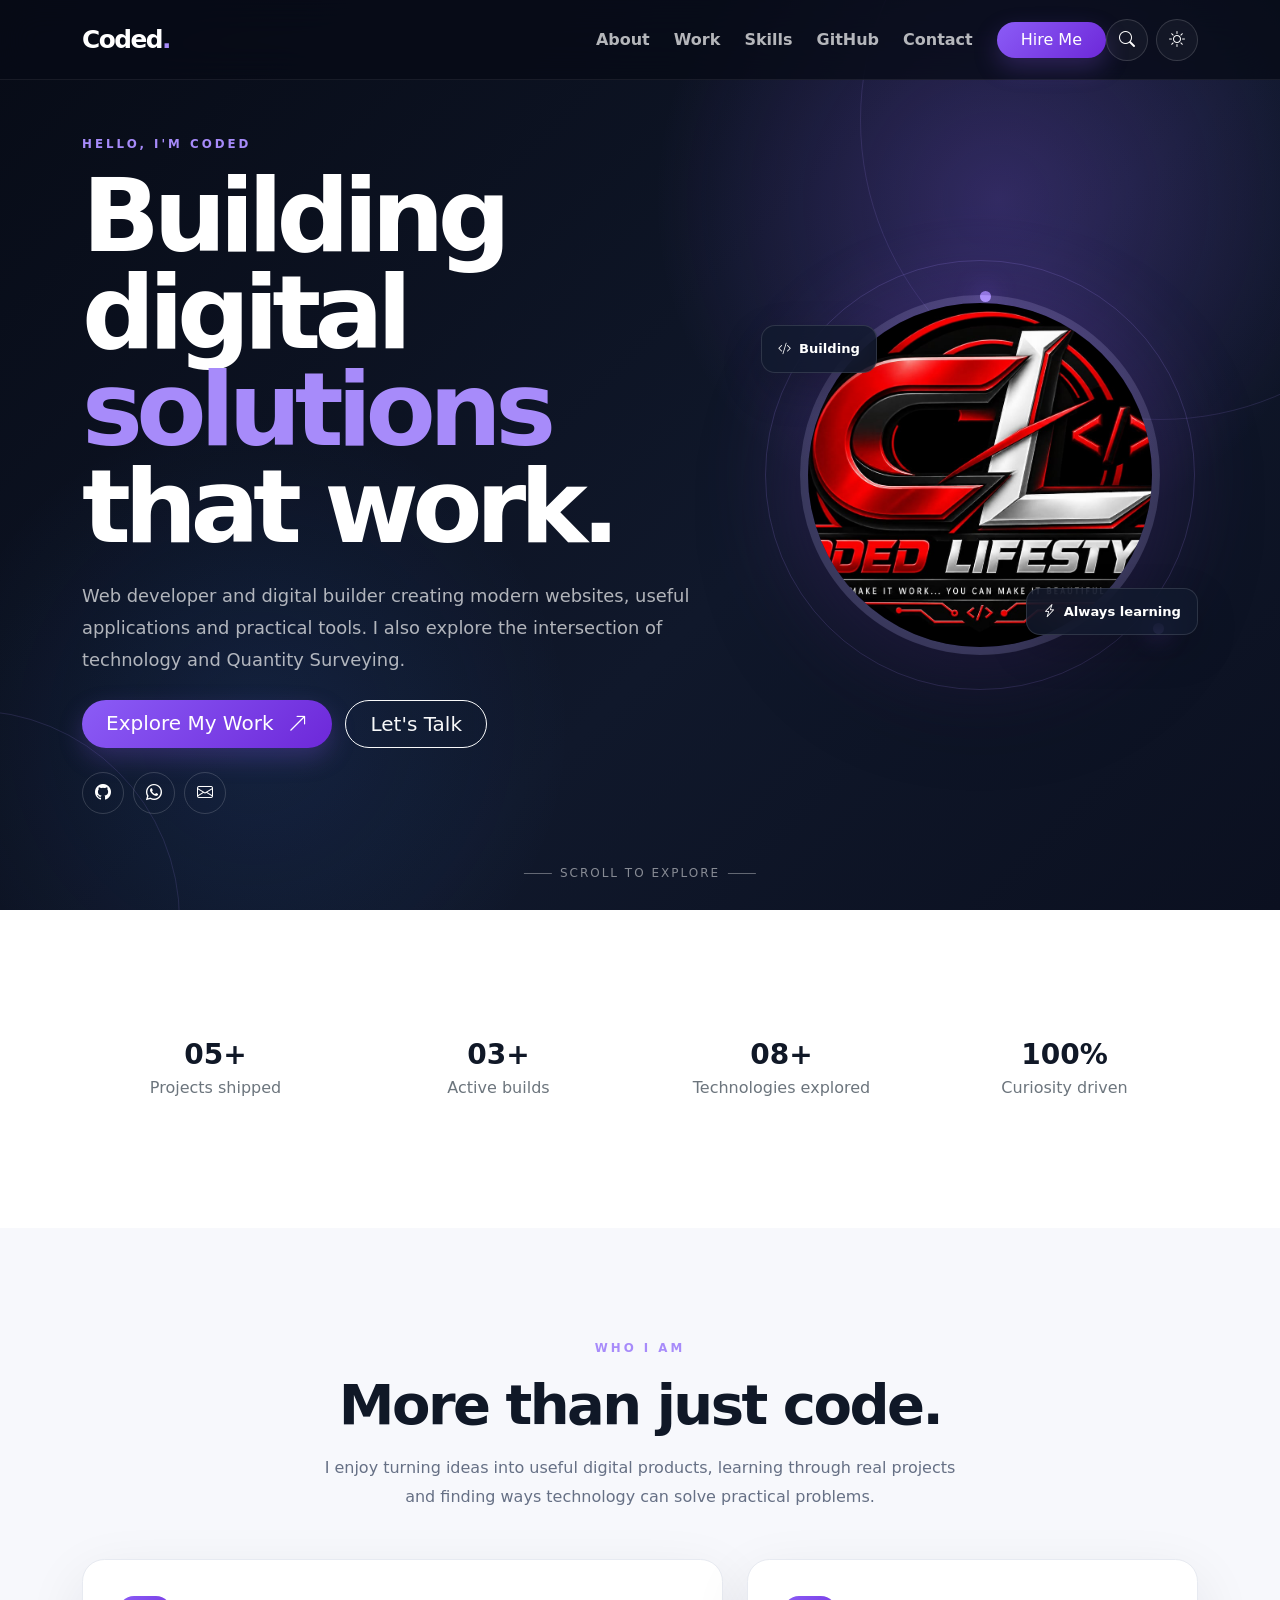
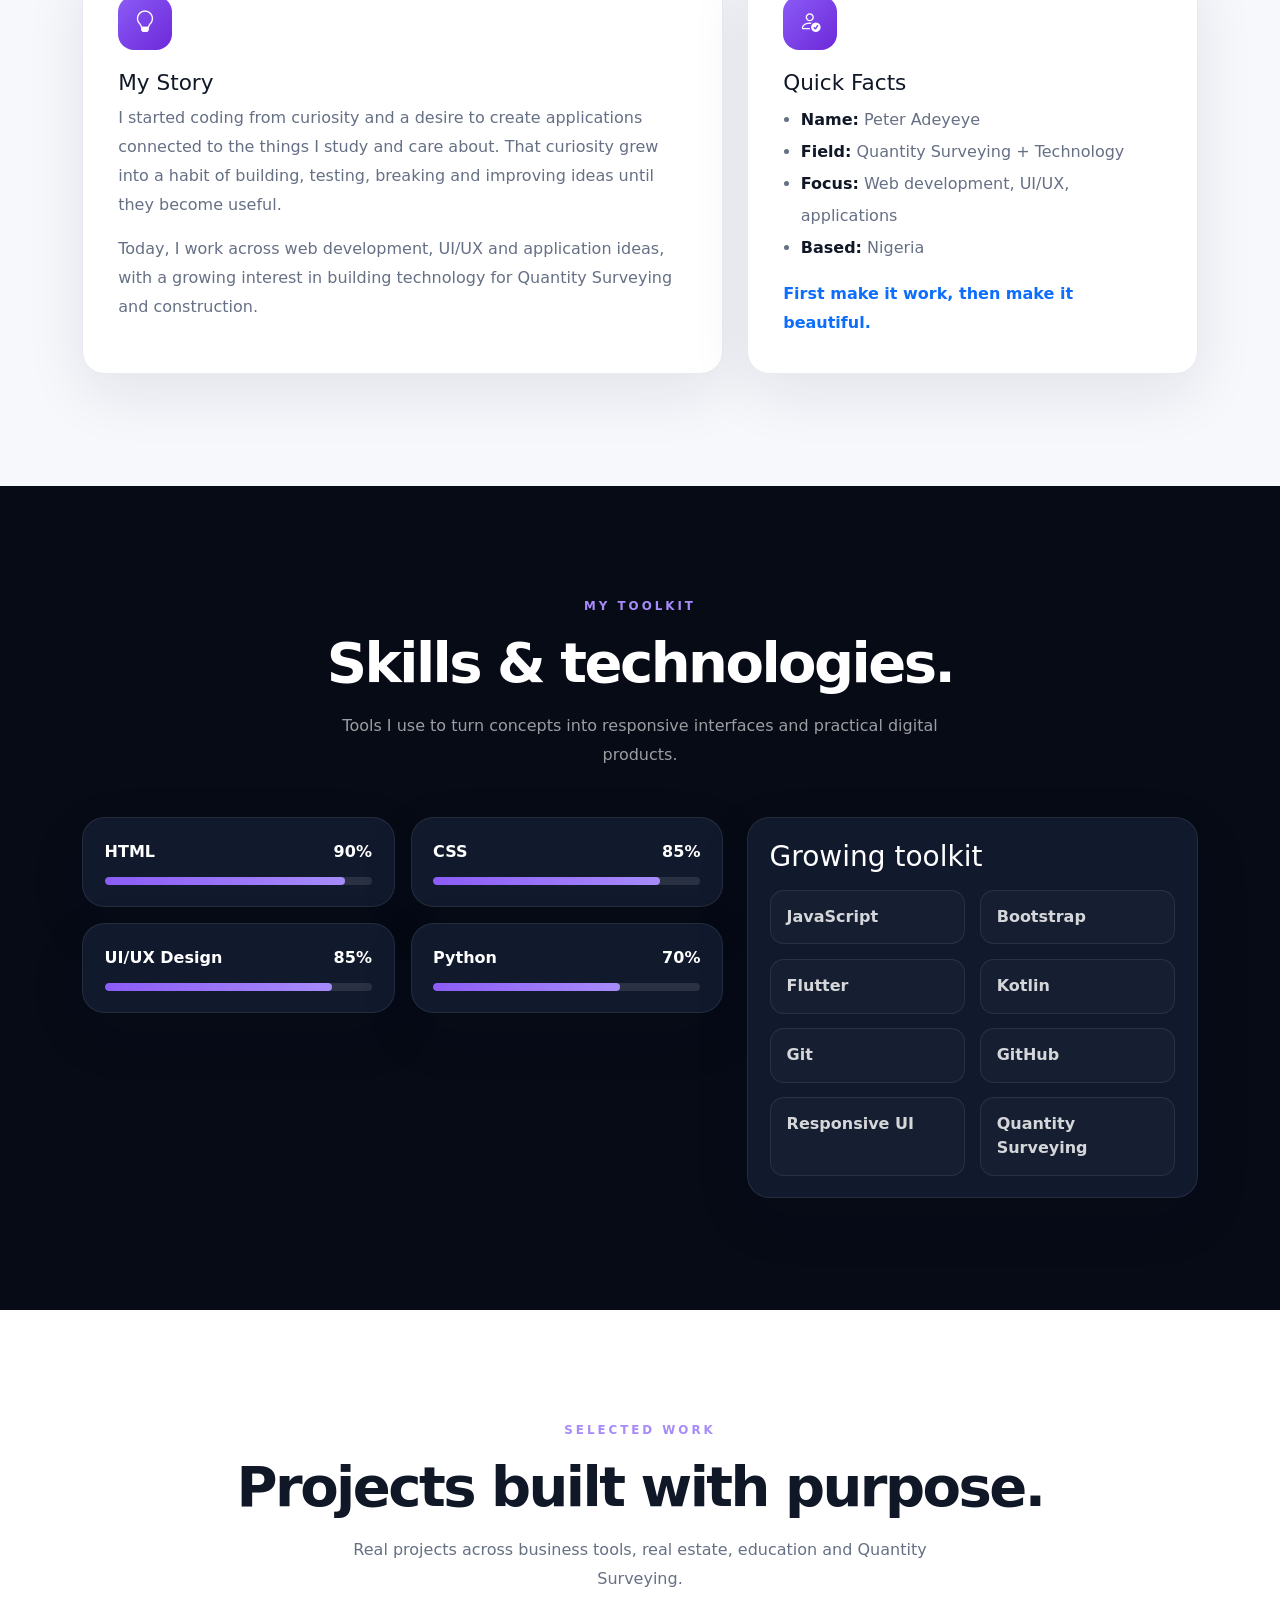
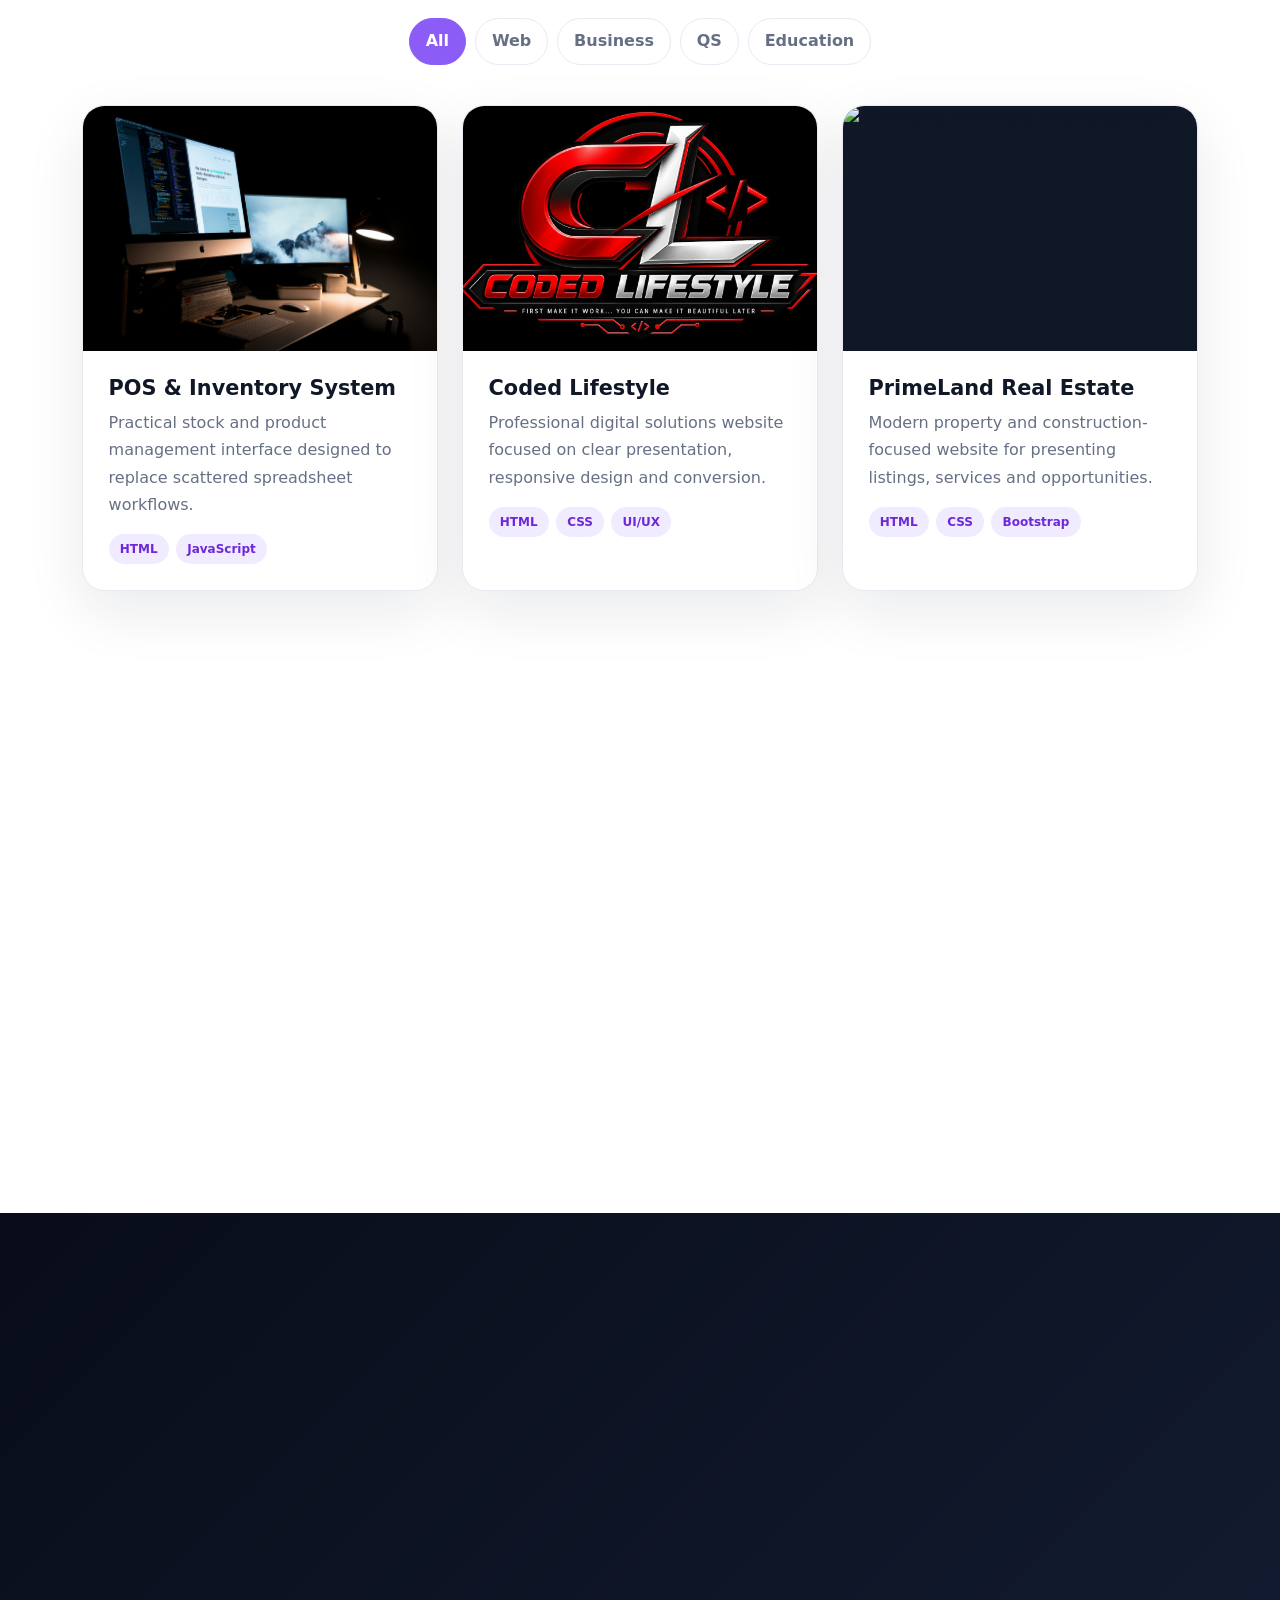
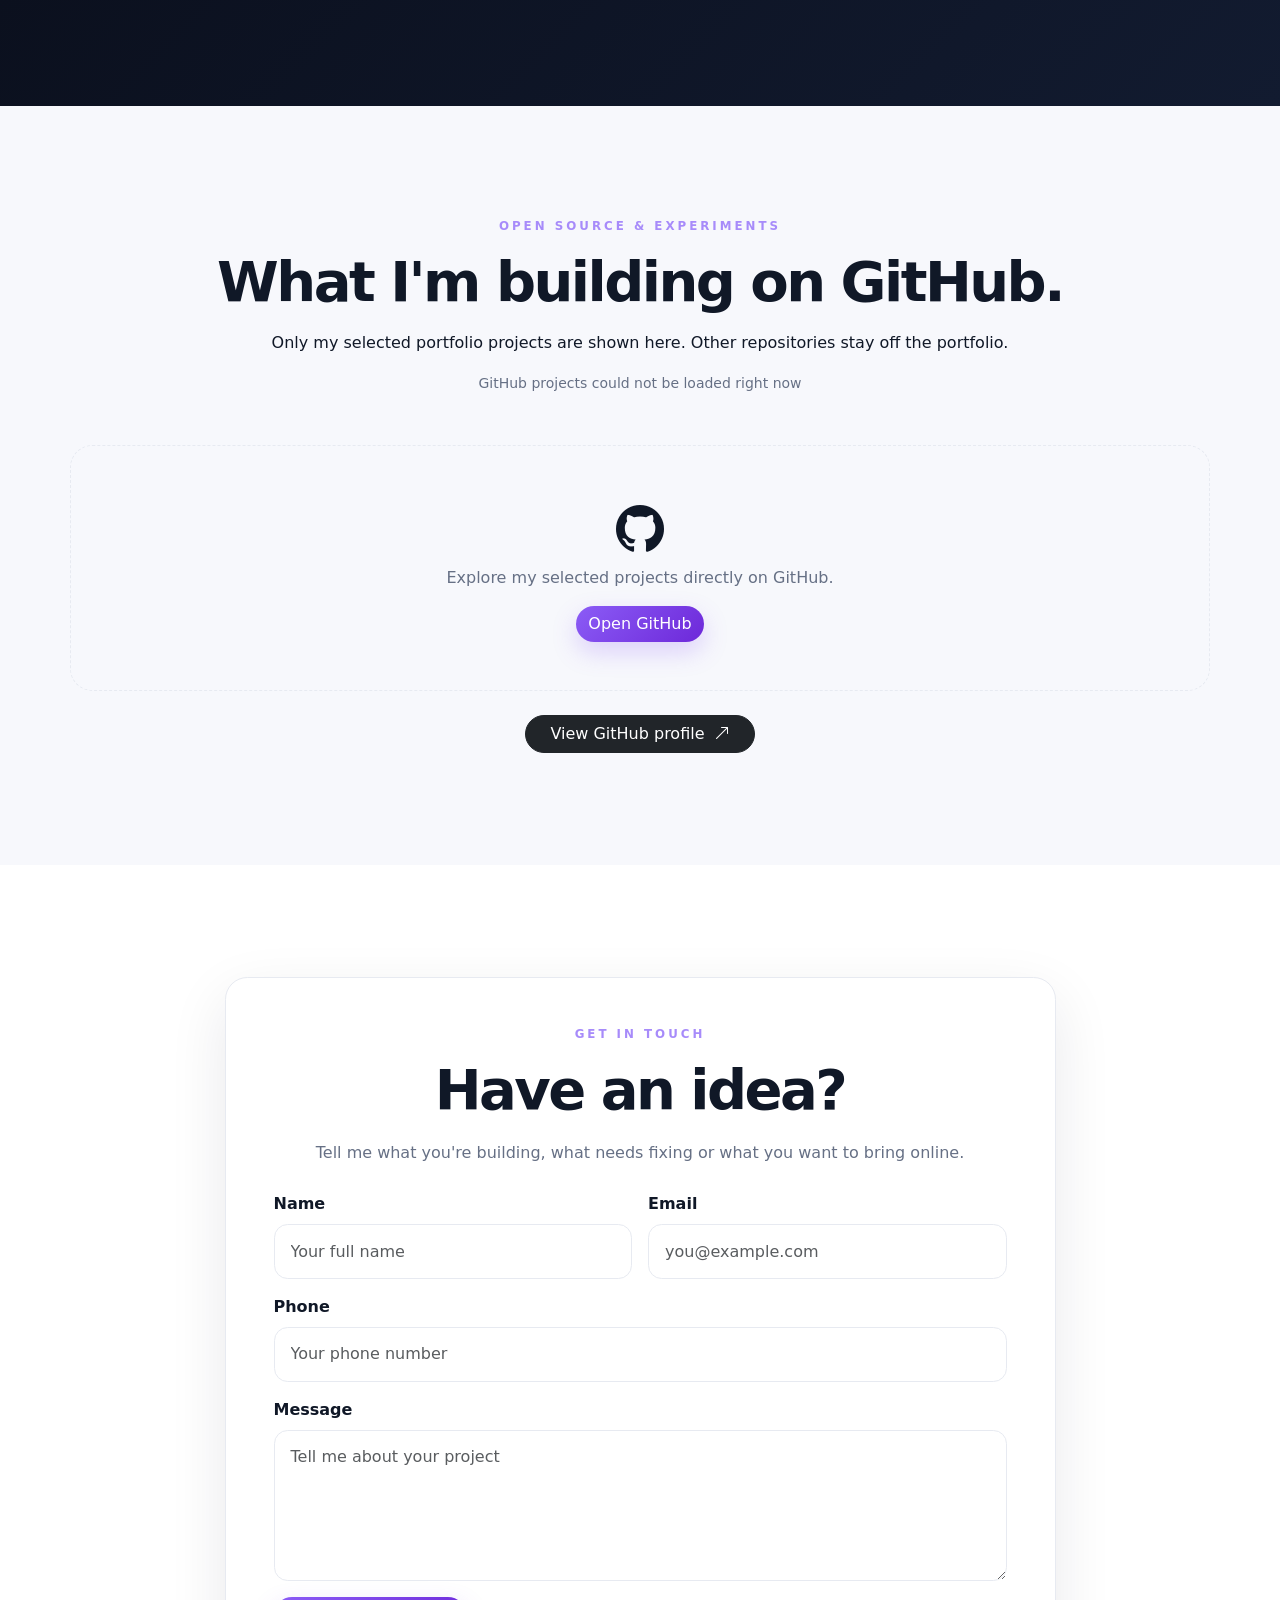
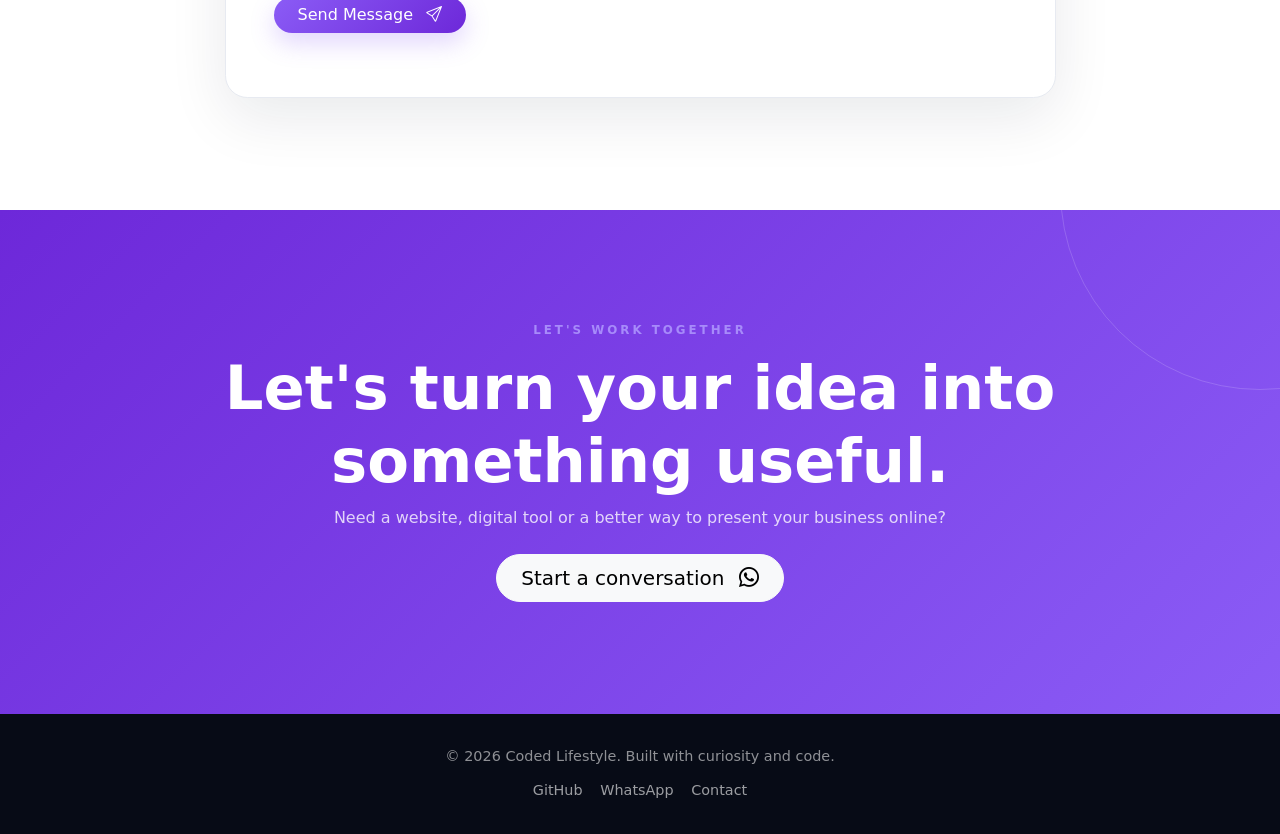
==== commit 495271ae: "Add files via upload" ====
--- a/index.html
+++ b/index.html
@@ -1,525 +1,76 @@
-<!DOCTYPE html>
-<html lang="en">
-<head>
-    <meta charset="UTF-8">
-    <meta name="viewport" content="width=device-width, initial-scale=1.0">
-
-    <title>Coded Lifestyle | Web Developer</title>
-    <meta name="description" content="Portfolio website for Coded Lifestyle">
-
-    <link rel="icon" href="assets/images/coded-lifestyle-bg.jpg">
-
-    <!-- Bootstrap CSS -->
-    <link href="https://cdn.jsdelivr.net/npm/bootstrap@5.3.3/dist/css/bootstrap.min.css" rel="stylesheet">
-
-    <!-- Bootstrap Icons -->
-    <link rel="stylesheet" href="https://cdn.jsdelivr.net/npm/bootstrap-icons@1.11.3/font/bootstrap-icons.min.css">
-
-    <!-- Custom CSS -->
-    <link rel="stylesheet" href="portfolio.css">
-</head>
-
-<body>
-
-    <!-- Navigation -->
-    <nav class="navbar navbar-expand-lg navbar-dark fixed-top">
-        <div class="container">
-            <a class="navbar-brand fw-bold" href="#hero">
-                Coded<span>.</span>
-            </a>
-
-            <button class="navbar-toggler" type="button"
-                    data-bs-toggle="collapse"
-                    data-bs-target="#mainNavigation"
-                    aria-controls="mainNavigation"
-                    aria-expanded="false"
-                    aria-label="Toggle navigation">
-                <span class="navbar-toggler-icon"></span>
-            </button>
-
-            <div class="collapse navbar-collapse" id="mainNavigation">
-                <ul class="navbar-nav ms-auto align-items-lg-center gap-lg-3">
-                    <li class="nav-item">
-                        <a class="nav-link" href="#about">About</a>
-                    </li>
-                    <li class="nav-item">
-                        <a class="nav-link" href="#skills">Skills</a>
-                    </li>
-                    <li class="nav-item">
-                        <a class="nav-link" href="#projects">Projects</a>
-                    </li>
-                    <li class="nav-item">
-                        <a class="nav-link" href="#contact">Contact</a>
-                    </li>
-                    <li class="nav-item">
-                        <a class="btn btn-primary rounded-pill px-4" href="#hire">
-                            Hire Me
-                        </a>
-                    </li>
-                </ul>
-            </div>
-        </div>
-    </nav>
-
-    <main>
-
-        <!-- Hero Section -->
-        <section id="hero" class="hero-section">
-            <div class="container">
-                <div class="row align-items-center g-5">
-
-                    <div class="col-lg-7">
-                        <p class="section-label">HELLO, I AM</p>
-
-                        <h1 class="display-3 fw-bold mb-3">
-                            Coded <span>Lifestyle</span>
-                        </h1>
-
-                        <p class="hero-text mb-4">
-                            I am a passionate web developer who creates modern,
-                            responsive and user-friendly websites.
-                        </p>
-
-                        <div class="d-flex flex-wrap gap-3">
-                            <a href="#projects" class="btn btn-primary btn-lg rounded-pill px-4">
-                                View My Work
-                                <i class="bi bi-arrow-up-right ms-2"></i>
-                            </a>
-
-                            <a href="https://wa.me/2349161330967"
-                               class="btn btn-outline-light btn-lg rounded-pill px-4">
-                                Get In Touch
-                            </a>
-                        </div>
-
-                        <div class="social-links mt-4">
-                            <a href="https://wa.me/2349161330967" aria-label="WhatsApp">
-                                <i class="bi bi-whatsapp"></i>
-                            </a>
-                            <a href="#contact" aria-label="Email">
-                                <i class="bi bi-envelope"></i>
-                            </a>
-                        </div>
-                    </div>
-
-                    <div class="col-lg-5 text-center">
-                        <div class="profile-wrapper">
-                            <div class="profile-circle"></div>
-                            <img src="assets/images/coded-lifestyle-bg.jpg"
-                                 class="profile-image"
-                                 alt="Coded Lifestyle profile">
-                        </div>
-                    </div>
-
-                </div>
-            </div>
-        </section>
-
-        <!-- About Section -->
-        <section id="about" class="section-padding">
-            <div class="container">
-
-                <div class="section-heading text-center mb-5">
-                    <p class="section-label">WHO I AM</p>
-                    <h2>About Me</h2>
-                    <p>
-                        I build practical digital solutions that help ideas,
-                        businesses and people grow online.
-                    </p>
-                </div>
-
-                <div class="row g-4">
-                    <div class="col-lg-6">
-                        <div class="info-card h-100">
-                            <div class="icon-box">
-                                <i class="bi bi-lightbulb"></i>
-                            </div>
-
-                            <h3>My Story</h3>
-
-                            <p>
-                                I started coding out of curiosity and a passion
-                                for creating applications related to my course
-                                of study. I quickly fell in love with turning
-                                ideas into reality, building and improving one
-                                project at a time.
-                            </p>
-                        </div>
-                    </div>
-
-                    <div class="col-lg-6">
-                        <div class="info-card h-100">
-                            <div class="icon-box">
-                                <i class="bi bi-person-check"></i>
-                            </div>
-
-                            <h3>Quick Facts</h3>
-
-                            <ul class="facts-list">
-                                <li><strong>Name:</strong> Peter Adeyeye</li>
-                                <li><strong>Course:</strong> Quantity Survey</li>
-                                <li><strong>Focus:</strong> Python / HTML / CSS</li>
-                                <li><strong>Based:</strong> Kwara State, Nigeria</li>
-                                <li><strong>Motto:</strong> First make it work, then make it beautiful.</li>
-                            </ul>
-
-                            <p class="mb-0 text-primary fw-semibold">
-                                Always learning something new.
-                            </p>
-                        </div>
-                    </div>
-                </div>
-
-            </div>
-        </section>
-
-        <!-- Skills Section -->
-        <section id="skills" class="section-padding section-dark">
-            <div class="container">
-
-                <div class="section-heading text-center mb-5">
-                    <p class="section-label">MY EXPERTISE</p>
-                    <h2>My Skills</h2>
-                    <p>Technologies and tools I use to build digital experiences.</p>
-                </div>
-
-                <!-- ...existing code... -->
-
-<div class="row g-4 justify-content-center">
-    <div class="col-md-6 col-lg-5">
-        <div class="skill-card">
-            <div class="skill-header">
-                <span>HTML</span>
-                <span>90%</span>
-            </div>
-
-            <div class="progress">
-                <div class="progress-bar" style="width: 90%"></div>
-            </div>
-        </div>
-    </div>
-
-    <div class="col-md-6 col-lg-5">
-        <div class="skill-card">
-            <div class="skill-header">
-                <span>CSS</span>
-                <span>85%</span>
-            </div>
-
-            <div class="progress">
-                <div class="progress-bar" style="width: 85%"></div>
-            </div>
-        </div>
-    </div>
-
-    <div class="col-md-6 col-lg-5">
-        <div class="skill-card">
-            <div class="skill-header">
-                <span>UI/UX Design</span>
-                <span>85%</span>
-            </div>
-
-            <div class="progress">
-                <div class="progress-bar" style="width: 85%"></div>
-            </div>
-        </div>
-    </div>
-
-    <div class="col-md-6 col-lg-5">
-        <div class="skill-card">
-            <div class="skill-header">
-                <span>Python</span>
-                <span>70%</span>
-            </div>
-
-            <div class="progress">
-                <div class="progress-bar" style="width: 70%"></div>
-            </div>
-        </div>
-    </div>
-</div>
-
-<!-- ...existing code... -->
-
-            </div>
-        </section>
-
-        <!-- Projects Section -->
-        <section id="projects" class="section-padding">
-            <div class="container">
-
-                <div class="section-heading text-center mb-5">
-                    <p class="section-label">MY WORK</p>
-                    <h2>Featured Projects</h2>
-                    <p>A selection of projects I have designed and developed.</p>
-                </div>
-
-                <div class="row g-4">
-
-                    <div class="col-md-6">
-                        <article class="project-card h-100">
-                            <div class="project-image project-image-one">
-                                <i class="bi bi-shop-window"></i>
-                            </div>
-
-                            <div class="project-content">
-                                <h3>POS & Inventory System</h3>
-
-                                <p>
-                                    A system for managing products, stock levels
-                                    and low-stock alerts.
-                                </p>
-
-                                <div class="project-tags">
-                                    <span>HTML</span>
-                                    <span>JavaScript</span>
-                                </div>
-
-                                <a href="https://business-inventory-pddo.vercel.app/"
-                                   target="_blank"
-                                   rel="noopener noreferrer"
-                                   class="btn btn-primary rounded-pill mt-3">
-                                    Live Demo
-                                    <i class="bi bi-arrow-up-right ms-2"></i>
-                                </a>
-                            </div>
-                        </article>
-                    </div>
-
-                    <div class="col-md-6">
-                        <article class="project-card h-100">
-                            <div class="project-image project-image-two">
-                                <i class="bi bi-window-stack"></i>
-                            </div>
-
-                            <div class="project-content">
-                                <h3>Services Website</h3>
-
-                                <p>
-                                    A professional website for Coded Lifestyle
-                                    Digital Solutions.
-                                </p>
-
-                                <div class="project-tags">
-                                    <span>HTML</span>
-                                    <span>CSS</span>
-                                    <span>UI/UX</span>
-                                </div>
-
-                                <a href="https://coded-lifestyle-5hkt.vercel.app"
-                                   target="_blank"
-                                   rel="noopener noreferrer"
-                                   class="btn btn-outline-primary rounded-pill mt-3">
-                                    View Page
-                                    <i class="bi bi-arrow-up-right ms-2"></i>
-                                </a>
-                            </div>
-                        </article>
-
-                    </div>
-
-                    <!-- ...existing project cards... -->
-
-<div class="col-md-6">
-    <article class="project-card h-100">
-        <div class="project-image project-image-three">
-            <i class="bi bi-building"></i>
-        </div>
-
-        <div class="project-content">
-            <h3>PrimeLand Real Estate Website</h3>
-
-            <p>
-                A modern real estate website for showcasing properties,
-                services and opportunities for potential buyers and investors.
-            </p>
-
-            <div class="project-tags">
-                <span>HTML</span>
-                <span>CSS</span>
-                <span>Bootstrap</span>
-            </div>
-
-            <a href="https://prime-land-bnev.vercel.app"
-               target="_blank"
-               rel="noopener noreferrer"
-               class="btn btn-primary rounded-pill mt-3">
-                View Website
-                <i class="bi bi-arrow-up-right ms-2"></i>
-            </a>
-        </div>
-    </article>
-</div>
-
-<div class="col-md-6">
-    <article class="project-card h-100">
-        <div class="project-image project-image-four">
-            <i class="bi bi-mortarboard"></i>
-        </div>
-
-        <div class="project-content">
-            <h3>Bright Future Academy</h3>
-
-            <p>
-                A welcoming school website designed to introduce the academy,
-                highlight its programs and provide useful information for parents.
-            </p>
-
-            <div class="project-tags">
-                <span>HTML</span>
-                <span>CSS</span>
-                <span>Bootstrap</span>
-            </div>
-
-            <a href="https://bright-future-academy-rust.vercel.app/"
-               target="_blank"
-               rel="noopener noreferrer"
-               class="btn btn-outline-primary rounded-pill mt-3">
-                View Website
-                <i class="bi bi-arrow-up-right ms-2"></i>
-            </a>
-        </div>
-    </article>
-</div>
-
-<div class="col-md-6">
-    <article class="project-card h-100">
-        <div class="project-image project-image-five">
-            <i class="bi bi-calculator"></i>
-        </div>
-
-        <div class="project-content">
-            <h3>QS Estimator</h3>
-
-            <p>
-                A quantity surveying estimation tool that helps professionals
-                and students calculate project costs quickly and accurately.
-            </p>
-
-            <div class="project-tags">
-                <span>HTML</span>
-                <span>CSS</span>
-                <span>JavaScript</span>
-            </div>
-
-            <a href="https://qs-estimator-web.vercel.app"
-               target="_blank"
-               rel="noopener noreferrer"
-               class="btn btn-outline-primary rounded-pill mt-3">
-                Live Demo
-                <i class="bi bi-arrow-up-right ms-2"></i>
-            </a>
-        </div>
-    </article>
-</div>
-
-<!-- ...existing code... -->
-
-                </div>
-            </div>
-        </section>
-
-        <!-- Contact Section -->
-        <section id="contact" class="section-padding section-light">
-            <div class="container">
-                <div class="row justify-content-center">
-                    <div class="col-lg-8">
-
-                        <div class="contact-card">
-                            <div class="section-heading text-center mb-4">
-                                <p class="section-label">GET IN TOUCH</p>
-                                <h2>Contact Me</h2>
-                                <p>
-                                    Have a question or project idea? Send me a message.
-                                </p>
-                            </div>
-
-                            <form action="https://formspree.io/f/mdenwokz" method="POST">
-                                <div class="row g-3">
-                                    <div class="col-md-6">
-                                        <label for="name" class="form-label">Name</label>
-                                        <input type="text"
-                                               class="form-control"
-                                               id="name"
-                                               name="name"
-                                               placeholder="Your full name"
-                                               required>
-                                    </div>
-
-                                    <div class="col-md-6">
-                                        <label for="email" class="form-label">Email</label>
-                                        <input type="email"
-                                               class="form-control"
-                                               id="email"
-                                               name="email"
-                                               placeholder="you@example.com"
-                                               required>
-                                    </div>
-
-                                    <div class="col-12">
-                                        <label for="phone" class="form-label">Phone</label>
-                                        <input type="tel"
-                                               class="form-control"
-                                               id="phone"
-                                               name="phone"
-                                               placeholder="Your phone number">
-                                    </div>
-
-                                    <div class="col-12">
-                                        <label for="message" class="form-label">Message</label>
-                                        <textarea class="form-control"
-                                                  id="message"
-                                                  name="message"
-                                                  rows="5"
-                                                  placeholder="Tell me about your project"
-                                                  required></textarea>
-                                    </div>
-
-                                    <div class="col-12">
-                                        <button type="submit" class="btn btn-primary rounded-pill px-4">
-                                            Send Message
-                                            <i class="bi bi-send ms-2"></i>
-                                        </button>
-                                    </div>
-                                </div>
-                            </form>
-                        </div>
-
-                    </div>
-                </div>
-            </div>
-        </section>
-
-        <!-- Hire Section -->
-        <section id="hire" class="hire-section">
-            <div class="container text-center">
-                <p class="section-label">LET'S WORK TOGETHER</p>
-                <h2>Have a project in mind?</h2>
-                <p class="mb-4">
-                    Let's turn your idea or business need into a useful digital solution.
-                </p>
-
-                <a href="https://wa.me/2349161330967"
-                   class="btn btn-light btn-lg rounded-pill px-4">
-                    Hire Me
-                    <i class="bi bi-whatsapp ms-2"></i>
-                </a>
-            </div>
-        </section>
-
-    </main>
-
-    <!-- Footer -->
-    <footer class="site-footer">
-        <div class="container text-center">
-            <p class="mb-0">
-                &copy; 2026 Coded Lifestyle. All rights reserved.
-            </p>
-        </div>
-    </footer>
-
-    <!-- Bootstrap JavaScript -->
-    <script src="https://cdn.jsdelivr.net/npm/bootstrap@5.3.3/dist/js/bootstrap.bundle.min.js"></script>
-
-</body>
-</html>
+<!DOCTYPE html>
+<html lang="en">
+<head>
+    <meta charset="UTF-8">
+    <meta name="viewport" content="width=device-width, initial-scale=1.0">
+
+    <title>Coded Lifestyle | Developer & Digital Builder</title>
+    <meta name="theme-color" content="#070b16">
+    <meta name="description" content="Portfolio website for Coded Lifestyle">
+
+    <link rel="icon" href="assets/images/coded-lifestyle-bg.jpg">
+
+    <!-- Bootstrap CSS -->
+    <link href="https://cdn.jsdelivr.net/npm/bootstrap@5.3.3/dist/css/bootstrap.min.css" rel="stylesheet">
+
+    <!-- Bootstrap Icons -->
+    <link rel="stylesheet" href="https://cdn.jsdelivr.net/npm/bootstrap-icons@1.11.3/font/bootstrap-icons.min.css">
+
+    <!-- Custom CSS -->
+    <link rel="stylesheet" href="portfolio.css">
+</head>
+
+<body>
+<nav class="navbar navbar-expand-lg navbar-dark fixed-top">
+  <div class="container">
+    <a class="navbar-brand fw-bold" href="#hero">Coded<span>.</span></a>
+    <div class="d-flex align-items-center gap-2 order-lg-2">
+      <button class="command-trigger" type="button" data-command-open aria-label="Open command palette"><i class="bi bi-search"></i></button>
+      <button class="theme-toggle" type="button" data-theme-toggle aria-label="Switch theme"><i class="bi bi-sun"></i></button>
+      <button class="navbar-toggler" type="button" data-bs-toggle="collapse" data-bs-target="#mainNavigation" aria-controls="mainNavigation" aria-expanded="false" aria-label="Toggle navigation"><span class="navbar-toggler-icon"></span></button>
+    </div>
+    <div class="collapse navbar-collapse order-lg-1" id="mainNavigation">
+      <ul class="navbar-nav ms-auto align-items-lg-center gap-lg-2">
+        <li class="nav-item"><a class="nav-link" href="#about">About</a></li>
+        <li class="nav-item"><a class="nav-link" href="#projects">Work</a></li>
+        <li class="nav-item"><a class="nav-link" href="#skills">Skills</a></li>
+        <li class="nav-item"><a class="nav-link" href="#github">GitHub</a></li>
+        <li class="nav-item"><a class="nav-link" href="#contact">Contact</a></li>
+        <li class="nav-item ms-lg-2"><a class="btn btn-primary rounded-pill px-4" href="#hire">Hire Me</a></li>
+      </ul>
+    </div>
+  </div>
+</nav>
+<main>
+<section id="hero" class="hero-section">
+  <div class="container hero-content"><div class="row align-items-center g-5">
+    <div class="col-lg-7">
+      <p class="section-label">HELLO, I'M CODED</p>
+      <h1 class="fw-bold mb-4">Building digital <span>solutions</span> that work.</h1>
+      <p class="hero-text mb-4">Web developer and digital builder creating modern websites, useful applications and practical tools. I also explore the intersection of technology and Quantity Surveying.</p>
+      <div class="hero-actions mb-4"><a href="#projects" class="btn btn-primary btn-lg rounded-pill px-4">Explore My Work <i class="bi bi-arrow-up-right ms-2"></i></a><a href="https://wa.me/2349161330967" target="_blank" rel="noopener noreferrer" class="btn btn-outline-light btn-lg rounded-pill px-4">Let's Talk</a></div>
+      <div class="social-links"><a href="https://github.com/coded00128" target="_blank" rel="noopener noreferrer" aria-label="GitHub"><i class="bi bi-github"></i></a><a href="https://wa.me/2349161330967" target="_blank" rel="noopener noreferrer" aria-label="WhatsApp"><i class="bi bi-whatsapp"></i></a><a href="#contact" aria-label="Email"><i class="bi bi-envelope"></i></a></div>
+    </div>
+    <div class="col-lg-5"><div class="hero-visual"><div class="profile-orbit"></div><div class="profile-wrapper"><div class="profile-circle"></div><img src="assets/images/coded-lifestyle-bg.jpg" class="profile-image" alt="Coded Lifestyle profile"></div><div class="floating-badge badge-one"><i class="bi bi-code-slash me-2"></i>Building</div><div class="floating-badge badge-two"><i class="bi bi-lightning-charge me-2"></i>Always learning</div></div></div>
+  </div></div><div class="hero-scroll"><span></span>SCROLL TO EXPLORE<span></span></div>
+</section>
+<section class="section-padding"><div class="container"><div class="row g-3 text-center"><div class="col-6 col-lg-3 reveal"><div class="p-3"><h3 class="fw-bold mb-1">05+</h3><p class="text-secondary mb-0">Projects shipped</p></div></div><div class="col-6 col-lg-3 reveal"><div class="p-3"><h3 class="fw-bold mb-1">03+</h3><p class="text-secondary mb-0">Active builds</p></div></div><div class="col-6 col-lg-3 reveal"><div class="p-3"><h3 class="fw-bold mb-1">08+</h3><p class="text-secondary mb-0">Technologies explored</p></div></div><div class="col-6 col-lg-3 reveal"><div class="p-3"><h3 class="fw-bold mb-1">100%</h3><p class="text-secondary mb-0">Curiosity driven</p></div></div></div></div></section>
+<section id="about" class="section-padding section-light"><div class="container"><div class="section-heading text-center mb-5"><p class="section-label">WHO I AM</p><h2>More than just code.</h2><p>I enjoy turning ideas into useful digital products, learning through real projects and finding ways technology can solve practical problems.</p></div><div class="row g-4"><div class="col-lg-7 reveal"><div class="info-card"><div class="icon-box"><i class="bi bi-lightbulb"></i></div><h3>My Story</h3><p>I started coding from curiosity and a desire to create applications connected to the things I study and care about. That curiosity grew into a habit of building, testing, breaking and improving ideas until they become useful.</p><p class="mb-0">Today, I work across web development, UI/UX and application ideas, with a growing interest in building technology for Quantity Surveying and construction.</p></div></div><div class="col-lg-5 reveal"><div class="info-card"><div class="icon-box"><i class="bi bi-person-check"></i></div><h3>Quick Facts</h3><ul class="facts-list mb-3"><li><strong>Name:</strong> Peter Adeyeye</li><li><strong>Field:</strong> Quantity Surveying + Technology</li><li><strong>Focus:</strong> Web development, UI/UX, applications</li><li><strong>Based:</strong> Nigeria</li></ul><p class="mb-0 text-primary fw-semibold">First make it work, then make it beautiful.</p></div></div></div></div></section>
+<section id="skills" class="section-padding section-dark"><div class="container"><div class="section-heading text-center mb-5"><p class="section-label">MY TOOLKIT</p><h2>Skills & technologies.</h2><p>Tools I use to turn concepts into responsive interfaces and practical digital products.</p></div><div class="row g-4"><div class="col-lg-7"><div class="row g-3"><div class="col-md-6 reveal"><div class="skill-card"><div class="skill-header"><span>HTML</span><span>90%</span></div><div class="progress"><div class="progress-bar" data-width="90%"></div></div></div></div><div class="col-md-6 reveal"><div class="skill-card"><div class="skill-header"><span>CSS</span><span>85%</span></div><div class="progress"><div class="progress-bar" data-width="85%"></div></div></div></div><div class="col-md-6 reveal"><div class="skill-card"><div class="skill-header"><span>UI/UX Design</span><span>85%</span></div><div class="progress"><div class="progress-bar" data-width="85%"></div></div></div></div><div class="col-md-6 reveal"><div class="skill-card"><div class="skill-header"><span>Python</span><span>70%</span></div><div class="progress"><div class="progress-bar" data-width="70%"></div></div></div></div></div></div><div class="col-lg-5 reveal"><div class="skill-card h-100"><h3 class="mb-3">Growing toolkit</h3><div class="skill-grid"><div class="tech-pill">JavaScript</div><div class="tech-pill">Bootstrap</div><div class="tech-pill">Flutter</div><div class="tech-pill">Kotlin</div><div class="tech-pill">Git</div><div class="tech-pill">GitHub</div><div class="tech-pill">Responsive UI</div><div class="tech-pill">Quantity Surveying</div></div></div></div></div></div></section>
+<section id="projects" class="section-padding"><div class="container"><div class="section-heading text-center mb-4"><p class="section-label">SELECTED WORK</p><h2>Projects built with purpose.</h2><p>Real projects across business tools, real estate, education and Quantity Surveying.</p></div><div class="project-filter"><button class="filter-btn active" data-filter="all">All</button><button class="filter-btn" data-filter="web">Web</button><button class="filter-btn" data-filter="business">Business</button><button class="filter-btn" data-filter="qs">QS</button><button class="filter-btn" data-filter="education">Education</button></div><div class="row g-4">
+<div class="col-md-6 col-lg-4 reveal" data-category="web business"><article class="project-card"><div class="project-media"><img src="assets/images/webdesign.jpg" alt="POS and inventory project preview"><div class="project-overlay"><a href="https://business-inventory-pddo.vercel.app/" target="_blank" rel="noopener noreferrer" class="btn btn-light rounded-pill">Open project <i class="bi bi-arrow-up-right ms-1"></i></a></div></div><div class="project-content"><h3>POS & Inventory System</h3><p>Practical stock and product management interface designed to replace scattered spreadsheet workflows.</p><div class="project-tags"><span>HTML</span><span>JavaScript</span></div></div></article></div>
+<div class="col-md-6 col-lg-4 reveal" data-category="web"><article class="project-card"><div class="project-media"><img src="assets/images/coded-lifestyle-bg.jpg" alt="Coded Lifestyle services website preview"><div class="project-overlay"><a href="https://coded-lifestyle-5hkt.vercel.app" target="_blank" rel="noopener noreferrer" class="btn btn-light rounded-pill">Open project <i class="bi bi-arrow-up-right ms-1"></i></a></div></div><div class="project-content"><h3>Coded Lifestyle</h3><p>Professional digital solutions website focused on clear presentation, responsive design and conversion.</p><div class="project-tags"><span>HTML</span><span>CSS</span><span>UI/UX</span></div></div></article></div>
+<div class="col-md-6 col-lg-4 reveal" data-category="web business"><article class="project-card"><div class="project-media"><img src="assets/images/primeland-new.jpg.jpeg" alt="PrimeLand real estate website preview"><div class="project-overlay"><a href="https://prime-land-bnev.vercel.app" target="_blank" rel="noopener noreferrer" class="btn btn-light rounded-pill">Open project <i class="bi bi-arrow-up-right ms-1"></i></a></div></div><div class="project-content"><h3>PrimeLand Real Estate</h3><p>Modern property and construction-focused website for presenting listings, services and opportunities.</p><div class="project-tags"><span>HTML</span><span>CSS</span><span>Bootstrap</span></div></div></article></div>
+<div class="col-md-6 col-lg-4 reveal" data-category="web education"><article class="project-card"><div class="project-media project-icon-media"><i class="bi bi-mortarboard"></i><div class="project-overlay"><a href="https://bright-future-academy-rust.vercel.app/" target="_blank" rel="noopener noreferrer" class="btn btn-light rounded-pill">Open project <i class="bi bi-arrow-up-right ms-1"></i></a></div></div><div class="project-content"><h3>Bright Future Academy</h3><p>Welcoming school website designed to communicate programs and information clearly to parents.</p><div class="project-tags"><span>HTML</span><span>CSS</span><span>Bootstrap</span></div></div></article></div>
+<div class="col-md-6 col-lg-4 reveal" data-category="web qs"><article class="project-card"><div class="project-media project-icon-media"><i class="bi bi-calculator"></i><div class="project-overlay"><a href="https://qs-estimator-web.vercel.app" target="_blank" rel="noopener noreferrer" class="btn btn-light rounded-pill">Open project <i class="bi bi-arrow-up-right ms-1"></i></a></div></div><div class="project-content"><h3>QS Estimator</h3><p>Quantity surveying estimation tool focused on helping users work through project costing more efficiently.</p><div class="project-tags"><span>HTML</span><span>CSS</span><span>JavaScript</span></div></div></article></div>
+</div></div></section>
+<section class="section-padding build-section"><div class="container"><div class="build-card reveal"><span class="build-status"><span class="status-dot"></span> CURRENTLY BUILDING</span><div class="row align-items-center g-4 mt-2"><div class="col-lg-8"><h3>QS Estimator</h3><p class="mb-0">A growing Quantity Surveying tool for take-off, estimating and project cost workflows. This is where my course of study meets my interest in software.</p></div><div class="col-lg-4 text-lg-end"><a href="https://qs-estimator-web.vercel.app" target="_blank" rel="noopener noreferrer" class="btn btn-light rounded-pill px-4">View project <i class="bi bi-arrow-up-right ms-1"></i></a></div></div></div></div></section>
+<section id="github" class="section-padding section-light"><div class="container"><div class="section-heading text-center mb-5"><p class="section-label">OPEN SOURCE & EXPERIMENTS</p><h2>What I'm building on GitHub.</h2><p>Only my selected portfolio projects are shown here. Other repositories stay off the portfolio.</p><p id="githubStatus" class="small mt-2">Loading selected projects...</p></div><div id="githubProjects" class="row g-4"></div><div class="text-center mt-4"><a href="https://github.com/coded00128" target="_blank" rel="noopener noreferrer" class="btn btn-dark rounded-pill px-4">View GitHub profile <i class="bi bi-arrow-up-right ms-1"></i></a></div></div></section>
+<section id="contact" class="section-padding"><div class="container"><div class="row justify-content-center"><div class="col-lg-9"><div class="contact-card reveal"><div class="section-heading text-center mb-4"><p class="section-label">GET IN TOUCH</p><h2>Have an idea?</h2><p>Tell me what you're building, what needs fixing or what you want to bring online.</p></div><form id="contactForm" action="https://formspree.io/f/mdenwokz" method="POST"><div class="row g-3"><div class="col-md-6"><label for="name" class="form-label">Name</label><input type="text" class="form-control" id="name" name="name" placeholder="Your full name" required></div><div class="col-md-6"><label for="email" class="form-label">Email</label><input type="email" class="form-control" id="email" name="email" placeholder="you@example.com" required></div><div class="col-12"><label for="phone" class="form-label">Phone</label><input type="tel" class="form-control" id="phone" name="phone" placeholder="Your phone number"></div><div class="col-12"><label for="message" class="form-label">Message</label><textarea class="form-control" id="message" name="message" rows="5" placeholder="Tell me about your project" required></textarea></div><div class="col-12"><button type="submit" class="btn btn-primary rounded-pill px-4">Send Message <i class="bi bi-send ms-2"></i></button><div id="formStatus" class="form-status" aria-live="polite"></div></div></div></form></div></div></div></div></section>
+<section id="hire" class="hire-section"><div class="container text-center"><p class="section-label">LET'S WORK TOGETHER</p><h2>Let's turn your idea into something useful.</h2><p class="mb-4">Need a website, digital tool or a better way to present your business online?</p><a href="https://wa.me/2349161330967" target="_blank" rel="noopener noreferrer" class="btn btn-light btn-lg rounded-pill px-4">Start a conversation <i class="bi bi-whatsapp ms-2"></i></a></div></section>
+</main>
+<footer class="site-footer"><div class="container text-center"><p class="mb-0">&copy; <span data-year>2026</span> Coded Lifestyle. Built with curiosity and code.</p><div class="footer-links"><a href="https://github.com/coded00128" target="_blank" rel="noopener noreferrer">GitHub</a><a href="https://wa.me/2349161330967" target="_blank" rel="noopener noreferrer">WhatsApp</a><a href="#contact">Contact</a></div></div></footer>
+<div id="commandPalette" class="command-palette" aria-hidden="true"><div class="command-box"><input id="commandInput" class="command-input" type="search" placeholder="Search portfolio..." autocomplete="off"><div id="commandResults" class="command-results"></div></div></div>
+<script src="https://cdn.jsdelivr.net/npm/bootstrap@5.3.3/dist/js/bootstrap.bundle.min.js"></script><script src="script.js"></script>
+</body>
+</html>
--- a/portfolio.css
+++ b/portfolio.css
@@ -1,385 +1,24 @@
-:root {
-    --primary: #7c5cff;
-    --primary-dark: #6346dc;
-    --dark: #0b1020;
-    --dark-card: #151d32;
-    --text: #172033;
-    --muted: #687386;
-    --light-bg: #f5f7fb;
-    --white: #ffffff;
-}
-
-html {
-    scroll-behavior: smooth;
-    scroll-padding-top: 80px;
-}
-
-body {
-    margin: 0;
-    color: var(--text);
-    background: var(--white);
-    font-family: Inter, system-ui, -apple-system, BlinkMacSystemFont, "Segoe UI", sans-serif;
-}
-
-.navbar {
-    padding: 1rem 0;
-    background: rgba(11, 16, 32, 0.92);
-    backdrop-filter: blur(12px);
-}
-
-.navbar-brand {
-    font-size: 1.6rem;
-    letter-spacing: -1px;
-}
-
-.navbar-brand span,
-.hero-section h1 span {
-    color: var(--primary);
-}
-
-.nav-link {
-    color: rgba(255, 255, 255, 0.75) !important;
-    transition: 0.3s ease;
-}
-
-.nav-link:hover {
-    color: var(--white) !important;
-}
-
-.btn-primary {
-    border: none;
-    background: var(--primary);
-}
-
-.btn-primary:hover {
-    background: var(--primary-dark);
-}
-
-.btn-outline-primary {
-    color: var(--primary);
-    border-color: var(--primary);
-}
-
-.btn-outline-primary:hover {
-    color: var(--white);
-    background: var(--primary);
-    border-color: var(--primary);
-}
-
-.hero-section {
-    min-height: 100vh;
-    display: flex;
-    align-items: center;
-    padding: 8rem 0 5rem;
-    color: var(--white);
-    background:
-        radial-gradient(circle at 80% 20%, rgba(124, 92, 255, 0.25), transparent 35%),
-        linear-gradient(135deg, #0b1020, #151d32);
-}
-
-.section-label {
-    margin-bottom: 0.75rem;
-    color: var(--primary);
-    font-size: 0.8rem;
-    font-weight: 800;
-    letter-spacing: 3px;
-}
-
-.hero-section h1 {
-    max-width: 700px;
-    letter-spacing: -2px;
-}
-
-.hero-text {
-    max-width: 560px;
-    color: rgba(255, 255, 255, 0.7);
-    font-size: 1.15rem;
-    line-height: 1.8;
-}
-
-.social-links a {
-    display: inline-flex;
-    align-items: center;
-    justify-content: center;
-    width: 42px;
-    height: 42px;
-    margin-right: 0.5rem;
-    color: var(--white);
-    border: 1px solid rgba(255, 255, 255, 0.25);
-    border-radius: 50%;
-    text-decoration: none;
-    transition: 0.3s ease;
-}
-
-.social-links a:hover {
-    color: var(--white);
-    background: var(--primary);
-    border-color: var(--primary);
-    transform: translateY(-3px);
-}
-
-.profile-wrapper {
-    position: relative;
-    display: inline-block;
-    padding: 1rem;
-}
-
-.profile-circle {
-    position: absolute;
-    inset: 0;
-    border-radius: 50%;
-    background: var(--primary);
-    opacity: 0.35;
-    filter: blur(30px);
-}
-
-.profile-image {
-    position: relative;
-    width: min(330px, 80vw);
-    height: min(330px, 80vw);
-    object-fit: cover;
-    border: 8px solid rgba(255, 255, 255, 0.12);
-    border-radius: 50%;
-    box-shadow: 0 25px 80px rgba(0, 0, 0, 0.35);
-}
-
-.section-padding {
-    padding: 6rem 0;
-}
-
-.section-dark {
-    color: var(--white);
-    background: var(--dark);
-}
-
-.section-light {
-    background: var(--light-bg);
-}
-
-.section-heading h2 {
-    margin-bottom: 1rem;
-    font-size: clamp(2rem, 4vw, 3rem);
-    font-weight: 800;
-}
-
-.section-heading > p:last-child {
-    max-width: 600px;
-    margin-right: auto;
-    margin-left: auto;
-    color: var(--muted);
-    line-height: 1.7;
-}
-
-.section-dark .section-heading > p:last-child {
-    color: rgba(255, 255, 255, 0.65);
-}
-
-.info-card,
-.skill-card,
-.project-card,
-.contact-card {
-    border: 1px solid #e8ebf2;
-    border-radius: 1.25rem;
-    background: var(--white);
-    box-shadow: 0 12px 35px rgba(25, 35, 60, 0.06);
-}
-
-.info-card {
-    padding: 2rem;
-}
-
-.icon-box {
-    display: inline-flex;
-    align-items: center;
-    justify-content: center;
-    width: 52px;
-    height: 52px;
-    margin-bottom: 1.25rem;
-    color: var(--white);
-    background: var(--primary);
-    border-radius: 1rem;
-    font-size: 1.4rem;
-}
-
-.info-card h3 {
-    margin-bottom: 1rem;
-    font-size: 1.35rem;
-}
-
-.info-card p {
-    color: var(--muted);
-    line-height: 1.8;
-}
-
-.facts-list {
-    padding-left: 1.2rem;
-    color: var(--muted);
-    line-height: 2;
-}
-
-.facts-list strong {
-    color: var(--text);
-    text-transform: capitalize;
-}
-
-.skill-card {
-    padding: 1.5rem;
-    color: var(--white);
-    background: var(--dark-card);
-    border-color: rgba(255, 255, 255, 0.08);
-}
-
-.skill-header {
-    display: flex;
-    justify-content: space-between;
-    margin-bottom: 0.8rem;
-    font-weight: 700;
-}
-
-.progress {
-    height: 9px;
-    overflow: hidden;
-    background: rgba(255, 255, 255, 0.12);
-    border-radius: 10px;
-}
-
-.progress-bar {
-    background: linear-gradient(90deg, var(--primary), #b29eff);
-    border-radius: 10px;
-}
-
-.project-card {
-    overflow: hidden;
-    transition: 0.3s ease;
-}
-
-.project-card:hover {
-    transform: translateY(-8px);
-    box-shadow: 0 20px 45px rgba(25, 35, 60, 0.12);
-}
-
-.project-image {
-    display: flex;
-    align-items: center;
-    justify-content: center;
-    height: 210px;
-    color: var(--white);
-    font-size: 4rem;
-}
-
-.project-image-one {
-    background: linear-gradient(135deg, #302b63, #24243e);
-}
-
-.project-image-two {
-    background: linear-gradient(135deg, #7f00ff, #e100ff);
-}
-
-.project-content {
-    padding: 1.75rem;
-}
-
-.project-content h3 {
-    font-size: 1.3rem;
-    font-weight: 700;
-}
-
-.project-content p {
-    min-height: 50px;
-    color: var(--muted);
-    line-height: 1.7;
-}
-
-.project-tags {
-    display: flex;
-    flex-wrap: wrap;
-    gap: 0.5rem;
-}
-
-.project-tags span {
-    padding: 0.4rem 0.75rem;
-    color: var(--primary-dark);
-    background: #eeeaff;
-    border-radius: 50px;
-    font-size: 0.78rem;
-    font-weight: 700;
-}
-
-.contact-card {
-    padding: clamp(1.5rem, 5vw, 3rem);
-}
-
-.form-label {
-    font-weight: 600;
-}
-
-.form-control {
-    padding: 0.8rem 1rem;
-    border-color: #dfe3ec;
-    border-radius: 0.7rem;
-}
-
-.form-control:focus {
-    border-color: var(--primary);
-    box-shadow: 0 0 0 0.2rem rgba(124, 92, 255, 0.15);
-}
-
-.hire-section {
-    padding: 6rem 0;
-    color: var(--white);
-    background: linear-gradient(135deg, var(--primary-dark), var(--primary));
-}
-
-.hire-section h2 {
-    font-size: clamp(2rem, 4vw, 3rem);
-    font-weight: 800;
-}
-
-.hire-section p:not(.section-label) {
-    color: rgba(255, 255, 255, 0.8);
-}
-
-.site-footer {
-    padding: 1.5rem 0;
-    color: rgba(255, 255, 255, 0.65);
-    background: var(--dark);
-    font-size: 0.9rem;
-}
-
-@media (max-width: 991px) {
-    .navbar-nav {
-        padding-top: 1rem;
-    }
-
-    .hero-section {
-        text-align: center;
-    }
-
-    .hero-text {
-        margin-right: auto;
-        margin-left: auto;
-    }
-
-    .hero-section .d-flex {
-        justify-content: center;
-    }
-
-    .profile-wrapper {
-        margin-top: 1rem;
-    }
-}
-/* ...existing code... */
-
-.project-image-three {
-    background: linear-gradient(135deg, #134e5e, #71b280);
-}
-
-.project-image-four {
-    background: linear-gradient(135deg, #1d2671, #c33764);
-}
-
-.project-image-five {
-    background: linear-gradient(135deg, #1a5276, #48c9b0);
-}
-
-/* ...existing code... */+:root {
+  --primary:#8b5cf6; --primary-2:#a78bfa; --primary-dark:#6d28d9;
+  --dark:#070b16; --dark-2:#0e1424; --dark-card:#111a2d;
+  --text:#101827; --muted:#667085; --light:#f7f8fc; --white:#fff;
+  --border:#e7eaf1; --shadow:0 20px 60px rgba(15,23,42,.09);
+}
+*{box-sizing:border-box} html{scroll-behavior:smooth;scroll-padding-top:90px}
+body{margin:0;color:var(--text);background:var(--white);font-family:Inter,ui-sans-serif,system-ui,-apple-system,BlinkMacSystemFont,"Segoe UI",sans-serif;overflow-x:hidden;transition:background .35s,color .35s}
+a{text-decoration:none}.navbar{padding:1rem 0;background:rgba(7,11,22,.78);backdrop-filter:blur(18px);border-bottom:1px solid rgba(255,255,255,.07);z-index:1000}.navbar-brand{font-size:1.55rem;letter-spacing:-1.5px}.navbar-brand span,.hero-section h1 span,.section-label{color:var(--primary-2)}.nav-link{color:rgba(255,255,255,.7)!important;font-weight:600;transition:.25s}.nav-link:hover,.nav-link.active{color:#fff!important}.btn-primary{border:0;background:linear-gradient(135deg,var(--primary),var(--primary-dark));box-shadow:0 10px 25px rgba(139,92,246,.25)}.btn-primary:hover{background:linear-gradient(135deg,var(--primary-dark),var(--primary));transform:translateY(-2px)}.btn-outline-primary{color:var(--primary);border-color:var(--primary)}.btn-outline-primary:hover{color:#fff;background:var(--primary);border-color:var(--primary)}
+.theme-toggle,.command-trigger{display:inline-flex;align-items:center;justify-content:center;width:42px;height:42px;border:1px solid rgba(255,255,255,.15);border-radius:50%;background:rgba(255,255,255,.04);color:#fff;transition:.25s}.theme-toggle:hover,.command-trigger:hover{background:var(--primary);border-color:var(--primary)}
+.hero-section{position:relative;min-height:100vh;display:flex;align-items:center;padding:8.5rem 0 6rem;color:#fff;background:radial-gradient(circle at 78% 22%,rgba(139,92,246,.28),transparent 28%),radial-gradient(circle at 20% 80%,rgba(59,130,246,.12),transparent 25%),linear-gradient(135deg,#070b16,#10182b 60%,#0b1020);overflow:hidden}.hero-section:before,.hero-section:after{content:"";position:absolute;border:1px solid rgba(167,139,250,.14);border-radius:50%;pointer-events:none}.hero-section:before{width:600px;height:600px;right:-180px;top:-180px}.hero-section:after{width:420px;height:420px;left:-240px;bottom:-220px}.hero-content{position:relative;z-index:2}.section-label{margin-bottom:.8rem;font-size:.74rem;font-weight:900;letter-spacing:3px}.hero-section h1{max-width:820px;font-size:clamp(3.3rem,8vw,6.8rem);line-height:.95;letter-spacing:-.065em}.hero-text{max-width:650px;color:rgba(255,255,255,.68);font-size:1.12rem;line-height:1.8}.hero-actions{display:flex;flex-wrap:wrap;gap:.85rem}.social-links{display:flex;gap:.55rem}.social-links a{display:inline-flex;align-items:center;justify-content:center;width:42px;height:42px;color:#fff;border:1px solid rgba(255,255,255,.16);border-radius:50%;transition:.25s}.social-links a:hover{color:#fff;background:var(--primary);border-color:var(--primary);transform:translateY(-3px)}
+.hero-visual{position:relative;min-height:500px;display:flex;align-items:center;justify-content:center}.profile-orbit{position:absolute;width:430px;height:430px;border:1px solid rgba(167,139,250,.2);border-radius:50%;animation:spin 22s linear infinite}.profile-orbit:before,.profile-orbit:after{content:"";position:absolute;width:11px;height:11px;background:var(--primary-2);border-radius:50%;box-shadow:0 0 25px var(--primary)}.profile-orbit:before{top:30px;left:50%}.profile-orbit:after{bottom:55px;right:30px}.profile-wrapper{position:relative;display:inline-flex;padding:1rem}.profile-circle{position:absolute;inset:10px;border-radius:50%;background:var(--primary);opacity:.3;filter:blur(45px)}.profile-image{position:relative;width:min(360px,72vw);height:min(360px,72vw);object-fit:cover;border:8px solid rgba(255,255,255,.1);border-radius:50%;box-shadow:0 30px 100px rgba(0,0,0,.45)}.floating-badge{position:absolute;padding:.8rem 1rem;border:1px solid rgba(255,255,255,.12);border-radius:14px;background:rgba(17,26,45,.8);backdrop-filter:blur(15px);box-shadow:0 15px 40px rgba(0,0,0,.2);font-size:.82rem;font-weight:700}.badge-one{top:20%;left:0}.badge-two{right:0;bottom:18%}.hero-scroll{position:absolute;bottom:28px;left:50%;display:flex;gap:.5rem;align-items:center;color:rgba(255,255,255,.5);font-size:.75rem;letter-spacing:2px;transform:translateX(-50%)}.hero-scroll span{width:28px;height:1px;background:rgba(255,255,255,.35)}
+.section-padding{padding:7rem 0}.section-dark{color:#fff;background:var(--dark)}.section-light{background:var(--light)}.section-heading h2{margin-bottom:1rem;font-size:clamp(2.2rem,5vw,3.5rem);font-weight:850;letter-spacing:-.045em}.section-heading>p:last-child{max-width:650px;margin:auto;color:var(--muted);line-height:1.8}.section-dark .section-heading>p:last-child{color:rgba(255,255,255,.6)}
+.info-card,.skill-card,.project-card,.contact-card,.github-card,.build-card{border:1px solid var(--border);border-radius:1.4rem;background:var(--white);box-shadow:var(--shadow)}.info-card{padding:2.2rem;height:100%;transition:.3s}.info-card:hover{transform:translateY(-6px)}.icon-box{display:inline-flex;align-items:center;justify-content:center;width:54px;height:54px;margin-bottom:1.3rem;color:#fff;background:linear-gradient(135deg,var(--primary),var(--primary-dark));border-radius:16px;font-size:1.35rem}.info-card h3{font-size:1.35rem}.info-card p{color:var(--muted);line-height:1.8}.facts-list{padding-left:1.1rem;color:var(--muted);line-height:2}.facts-list strong{color:var(--text)}
+.skill-card{padding:1.35rem;background:var(--dark-card);border-color:rgba(255,255,255,.08);transition:.3s}.skill-card:hover{transform:translateY(-5px);border-color:rgba(167,139,250,.3)}.skill-header{display:flex;justify-content:space-between;margin-bottom:.8rem;font-weight:750}.progress{height:8px;overflow:hidden;background:rgba(255,255,255,.1);border-radius:20px}.progress-bar{width:0;background:linear-gradient(90deg,var(--primary),var(--primary-2));border-radius:20px;transition:width 1.2s cubic-bezier(.2,.7,.2,1)}.skill-grid{display:grid;grid-template-columns:repeat(2,minmax(0,1fr));gap:.9rem}.tech-pill{padding:.9rem 1rem;border:1px solid rgba(255,255,255,.08);border-radius:14px;background:rgba(255,255,255,.025);color:rgba(255,255,255,.82);font-weight:650}
+.project-filter{display:flex;justify-content:center;flex-wrap:wrap;gap:.55rem;margin-bottom:2.5rem}.filter-btn{padding:.65rem 1rem;border:1px solid var(--border);border-radius:50px;background:transparent;color:var(--muted);font-weight:700;transition:.25s}.filter-btn.active,.filter-btn:hover{color:#fff;background:var(--primary);border-color:var(--primary)}.project-card{overflow:hidden;height:100%;transition:.3s}.project-card:hover{transform:translateY(-8px);box-shadow:0 25px 60px rgba(15,23,42,.14)}.project-media{position:relative;height:245px;overflow:hidden;background:#101827}.project-media img{width:100%;height:100%;object-fit:cover;transition:.5s}.project-card:hover .project-media img{transform:scale(1.06)}.project-overlay{position:absolute;inset:0;display:flex;align-items:flex-end;padding:1.2rem;background:linear-gradient(transparent 35%,rgba(7,11,22,.82));opacity:0;transition:.3s}.project-card:hover .project-overlay{opacity:1}.project-content{padding:1.6rem}.project-content h3{font-size:1.3rem;font-weight:800}.project-content p{color:var(--muted);line-height:1.7}.project-tags{display:flex;flex-wrap:wrap;gap:.45rem}.project-tags span{padding:.38rem .7rem;color:var(--primary-dark);background:#f0ebff;border-radius:50px;font-size:.75rem;font-weight:750}.project-hidden{display:none!important}.project-icon-media{display:flex;align-items:center;justify-content:center;color:#fff;font-size:4rem;background:radial-gradient(circle at 20% 20%,rgba(139,92,246,.6),transparent 35%),linear-gradient(135deg,#101827,#202b45)}
+.build-section{background:linear-gradient(135deg,#090d19,#121b30);color:#fff}.build-card{position:relative;overflow:hidden;padding:2.3rem;border-color:rgba(255,255,255,.09);background:linear-gradient(145deg,rgba(255,255,255,.06),rgba(255,255,255,.025));box-shadow:none}.build-card:after{content:"";position:absolute;width:250px;height:250px;right:-100px;top:-100px;border-radius:50%;background:rgba(139,92,246,.16);filter:blur(10px)}.build-status{display:inline-flex;align-items:center;gap:.45rem;padding:.45rem .75rem;border:1px solid rgba(167,139,250,.25);border-radius:50px;color:#d9ceff;background:rgba(139,92,246,.08);font-size:.75rem;font-weight:800}.status-dot{width:7px;height:7px;border-radius:50%;background:#a78bfa;box-shadow:0 0 12px #a78bfa}.build-card h3{font-size:clamp(2rem,4vw,3.2rem);font-weight:850;letter-spacing:-.04em}.build-card p{max-width:700px;color:rgba(255,255,255,.65);line-height:1.8}
+.github-card{height:100%;padding:1.5rem;transition:.3s}.github-card:hover{transform:translateY(-6px)}.github-card-top,.github-meta{display:flex;align-items:center;justify-content:space-between;color:var(--muted);font-size:.8rem}.github-card-top i{font-size:1.5rem;color:var(--text)}.github-card h3{margin:1.1rem 0 .6rem;font-size:1.15rem}.github-card p{min-height:52px;color:var(--muted);line-height:1.65}.github-meta{justify-content:flex-start;gap:1rem;margin:1rem 0}.github-card>a{color:var(--primary-dark);font-weight:800}.github-fallback{padding:3rem;text-align:center;border:1px dashed var(--border);border-radius:1.4rem;color:var(--muted)}.github-fallback i{font-size:3rem;color:var(--text)}
+.contact-card{padding:clamp(1.5rem,5vw,3rem)}.form-label{font-weight:700}.form-control{padding:.9rem 1rem;border-color:var(--border);border-radius:.85rem;background:var(--white);color:var(--text)}.form-control:focus{border-color:var(--primary);box-shadow:0 0 0 .22rem rgba(139,92,246,.14)}.form-status{margin-top:1rem;font-size:.9rem;font-weight:650}.form-status.success{color:#15803d}.form-status.error{color:#b91c1c}.hire-section{padding:7rem 0;color:#fff;background:linear-gradient(135deg,var(--primary-dark),var(--primary));position:relative;overflow:hidden}.hire-section:after{content:"";position:absolute;width:400px;height:400px;right:-180px;top:-220px;border:1px solid rgba(255,255,255,.16);border-radius:50%}.hire-section h2{font-size:clamp(2.2rem,5vw,3.8rem);font-weight:850}.hire-section p:not(.section-label){color:rgba(255,255,255,.78)}.site-footer{padding:2rem 0;color:rgba(255,255,255,.55);background:var(--dark);font-size:.9rem}.footer-links{display:flex;justify-content:center;gap:1.1rem;margin-top:.8rem}.footer-links a{color:rgba(255,255,255,.6)}
+.reveal{opacity:0;transform:translateY(24px);transition:opacity .7s ease,transform .7s ease}.reveal.revealed{opacity:1;transform:none}.command-palette{position:fixed;inset:0;z-index:2000;display:grid;place-items:start center;padding-top:14vh;background:rgba(2,5,12,.72);backdrop-filter:blur(10px);opacity:0;visibility:hidden;transition:.2s}.command-palette.open{opacity:1;visibility:visible}.command-box{width:min(620px,calc(100% - 2rem));overflow:hidden;border:1px solid rgba(255,255,255,.12);border-radius:18px;background:#101827;box-shadow:0 30px 100px rgba(0,0,0,.45)}.command-input{width:100%;padding:1.15rem 1.25rem;border:0;border-bottom:1px solid rgba(255,255,255,.08);outline:0;background:transparent;color:#fff;font-size:1rem}.command-input::placeholder{color:rgba(255,255,255,.4)}.command-results{max-height:360px;overflow:auto;padding:.5rem}.command-item{display:flex;align-items:center;width:100%;padding:.85rem 1rem;border:0;border-radius:10px;background:transparent;color:rgba(255,255,255,.8);text-align:left}.command-item:hover{background:rgba(255,255,255,.06);color:#fff}.command-item>i:first-child{width:28px;color:var(--primary-2)}
+body.light-theme{--text:#101827;--muted:#667085;--white:#fff;--light:#eef1f7}.light-theme .section-dark{background:#f7f8fc;color:var(--text)}.light-theme .section-dark .section-heading>p:last-child{color:var(--muted)}.light-theme .skill-card{background:#fff;border-color:var(--border);color:var(--text)}.light-theme .progress{background:#e6e9f0}.light-theme .tech-pill{color:var(--text);background:#f7f8fc;border-color:var(--border)}.light-theme .info-card,.light-theme .project-card,.light-theme .contact-card,.light-theme .github-card{background:#fff}.light-theme .github-card-top i{color:var(--text)}
+@keyframes spin{to{transform:rotate(360deg)}}
+@media(max-width:991px){.navbar-nav{padding:1rem 0}.theme-toggle{margin-top:.5rem}.hero-section{text-align:center}.hero-text{margin-left:auto;margin-right:auto}.hero-actions{justify-content:center}.hero-visual{min-height:420px}.profile-orbit{width:350px;height:350px}.floating-badge{display:none}.hero-scroll{display:none}.skill-grid{grid-template-columns:1fr}}
+@media(max-width:575px){.section-padding{padding:5rem 0}.hero-section{padding-top:7.5rem}.hero-section h1{font-size:clamp(3rem,17vw,4.3rem)}.hero-actions .btn{width:100%}.hero-visual{min-height:340px}.profile-orbit{width:280px;height:280px}.profile-image{width:270px;height:270px}.project-media{height:210px}.command-trigger{display:none}}
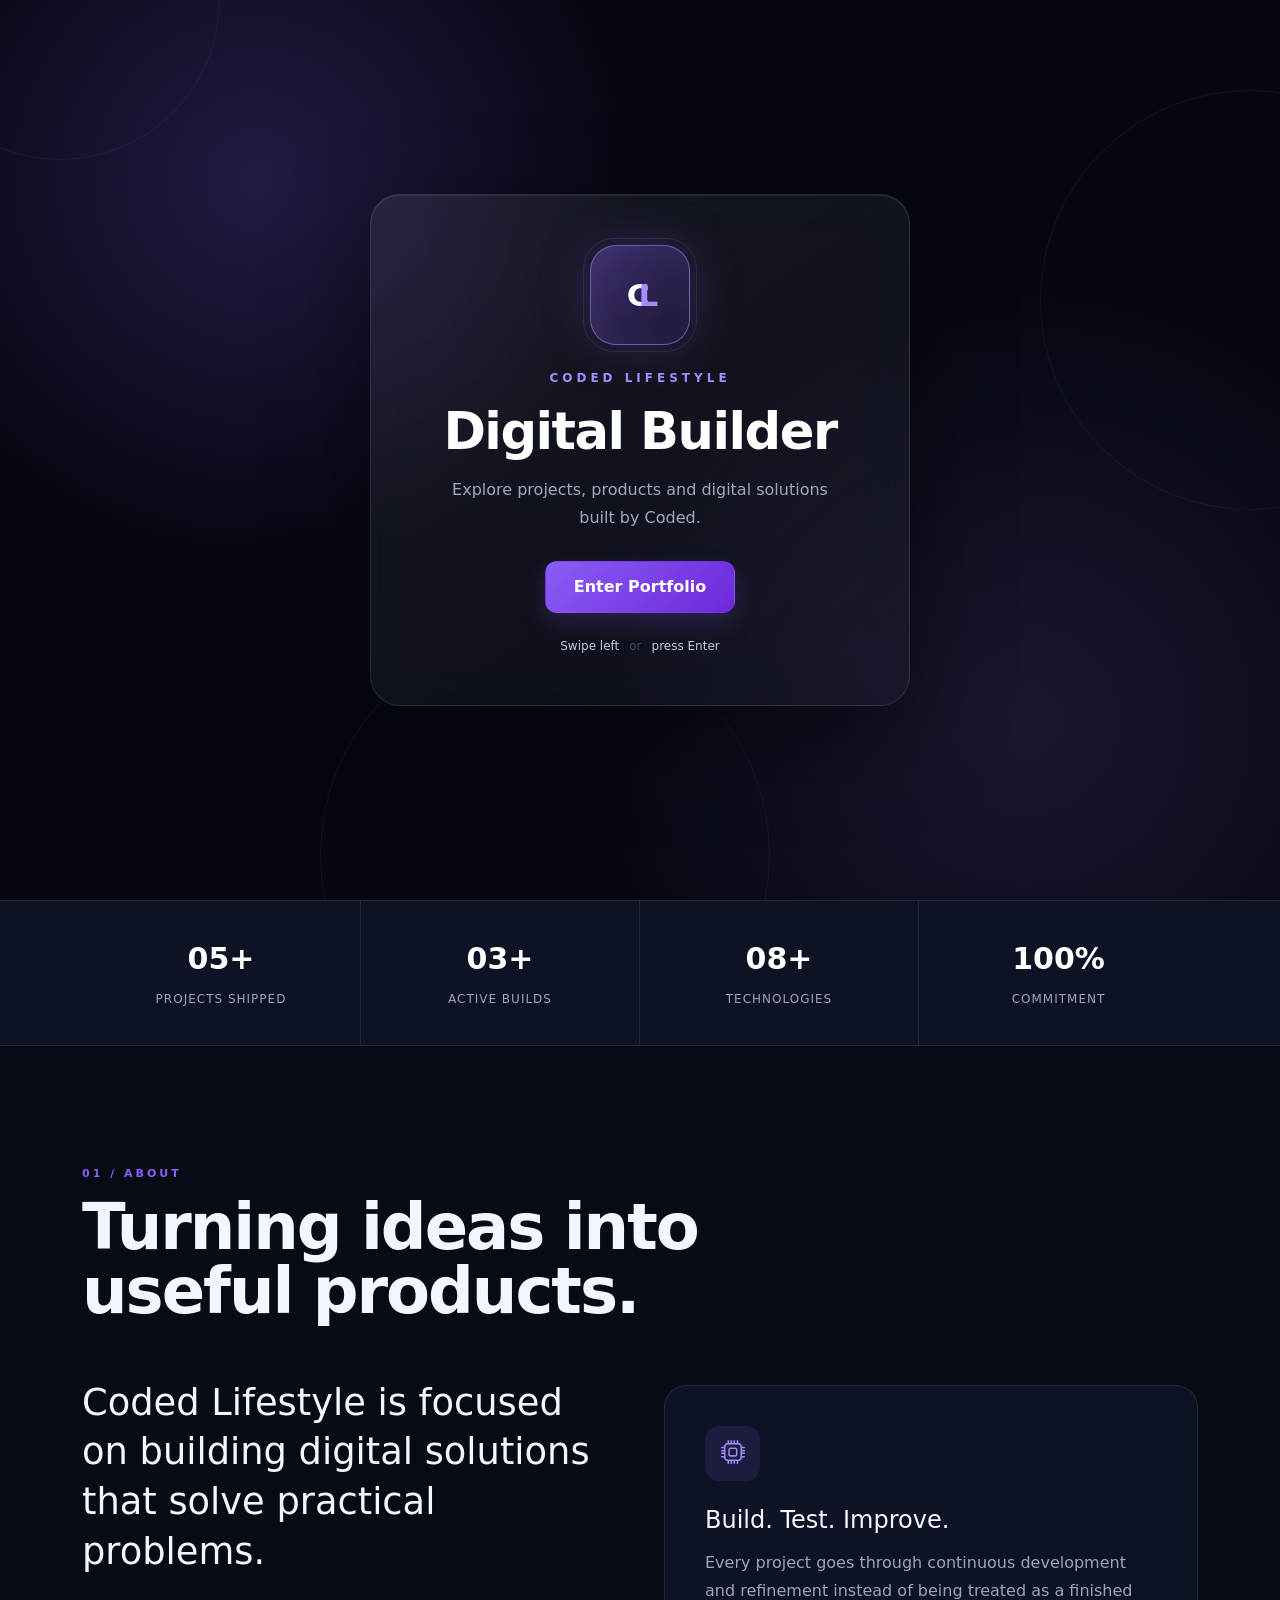
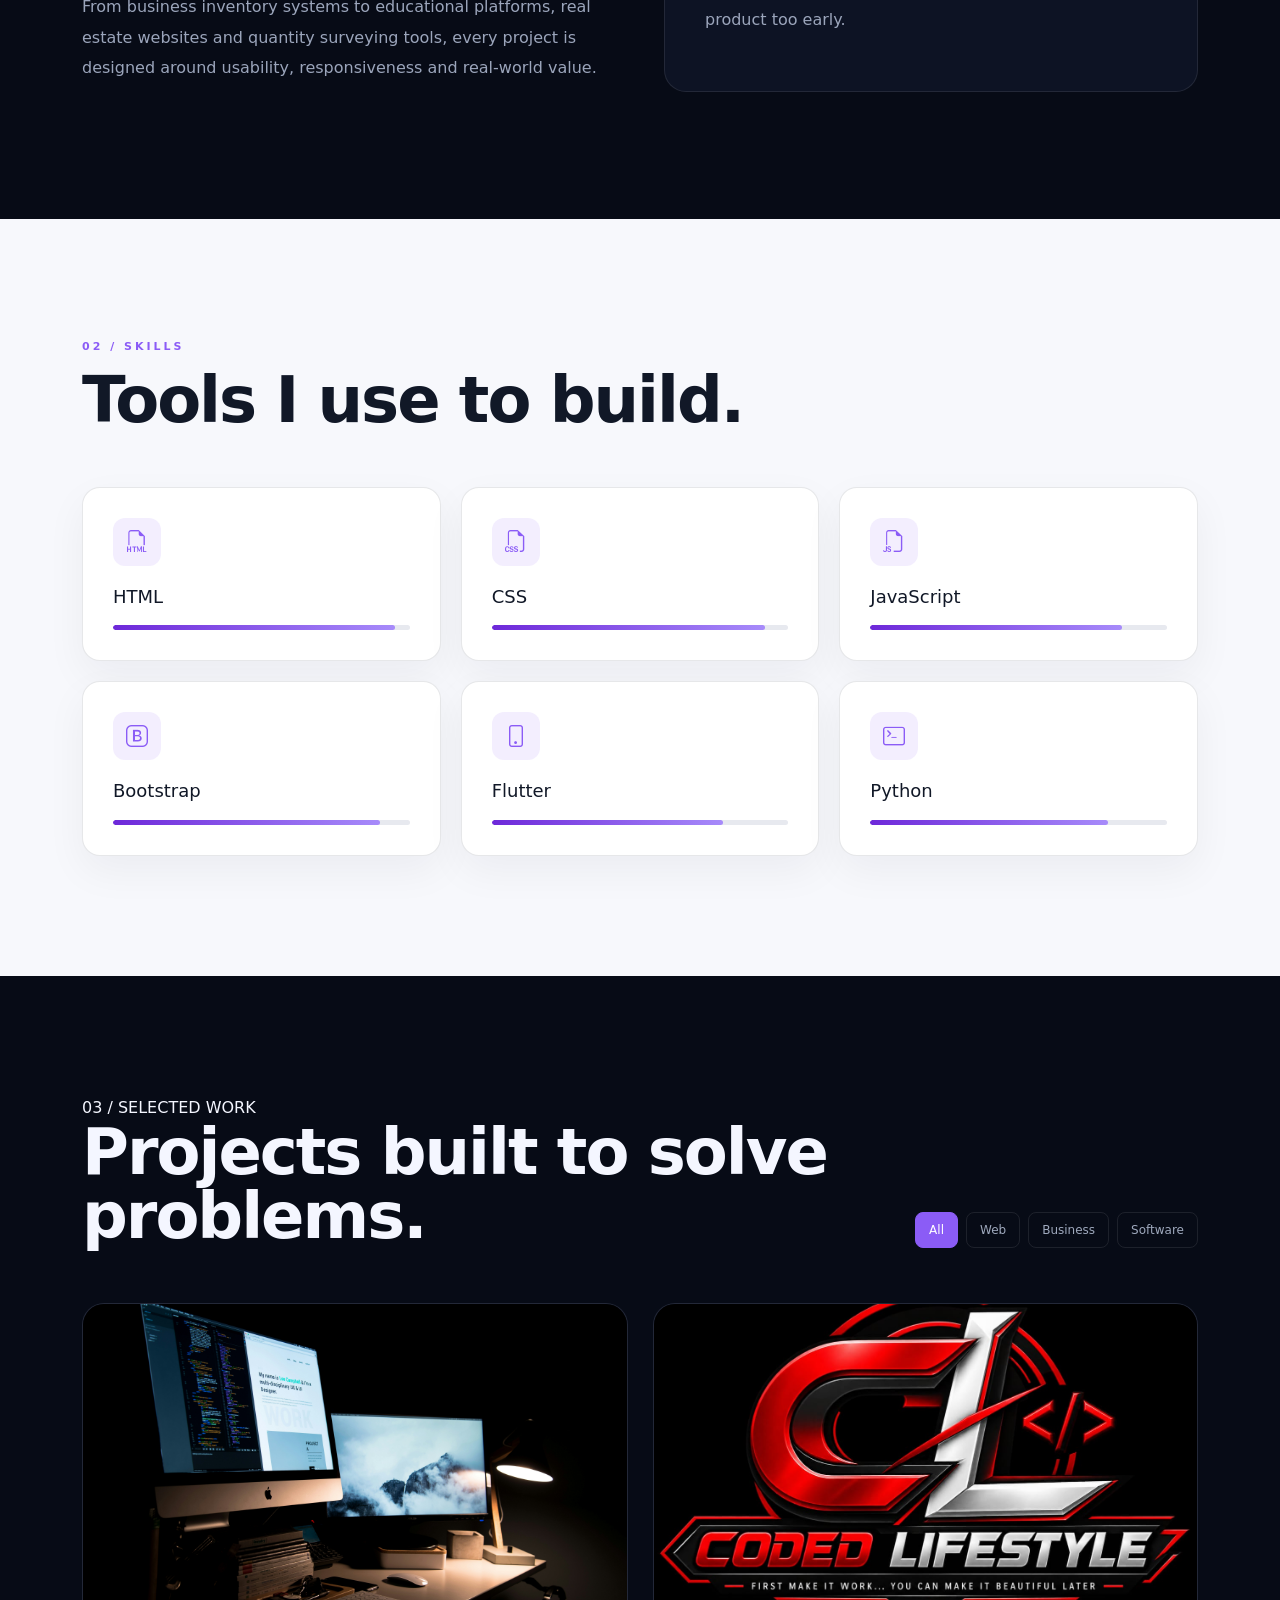
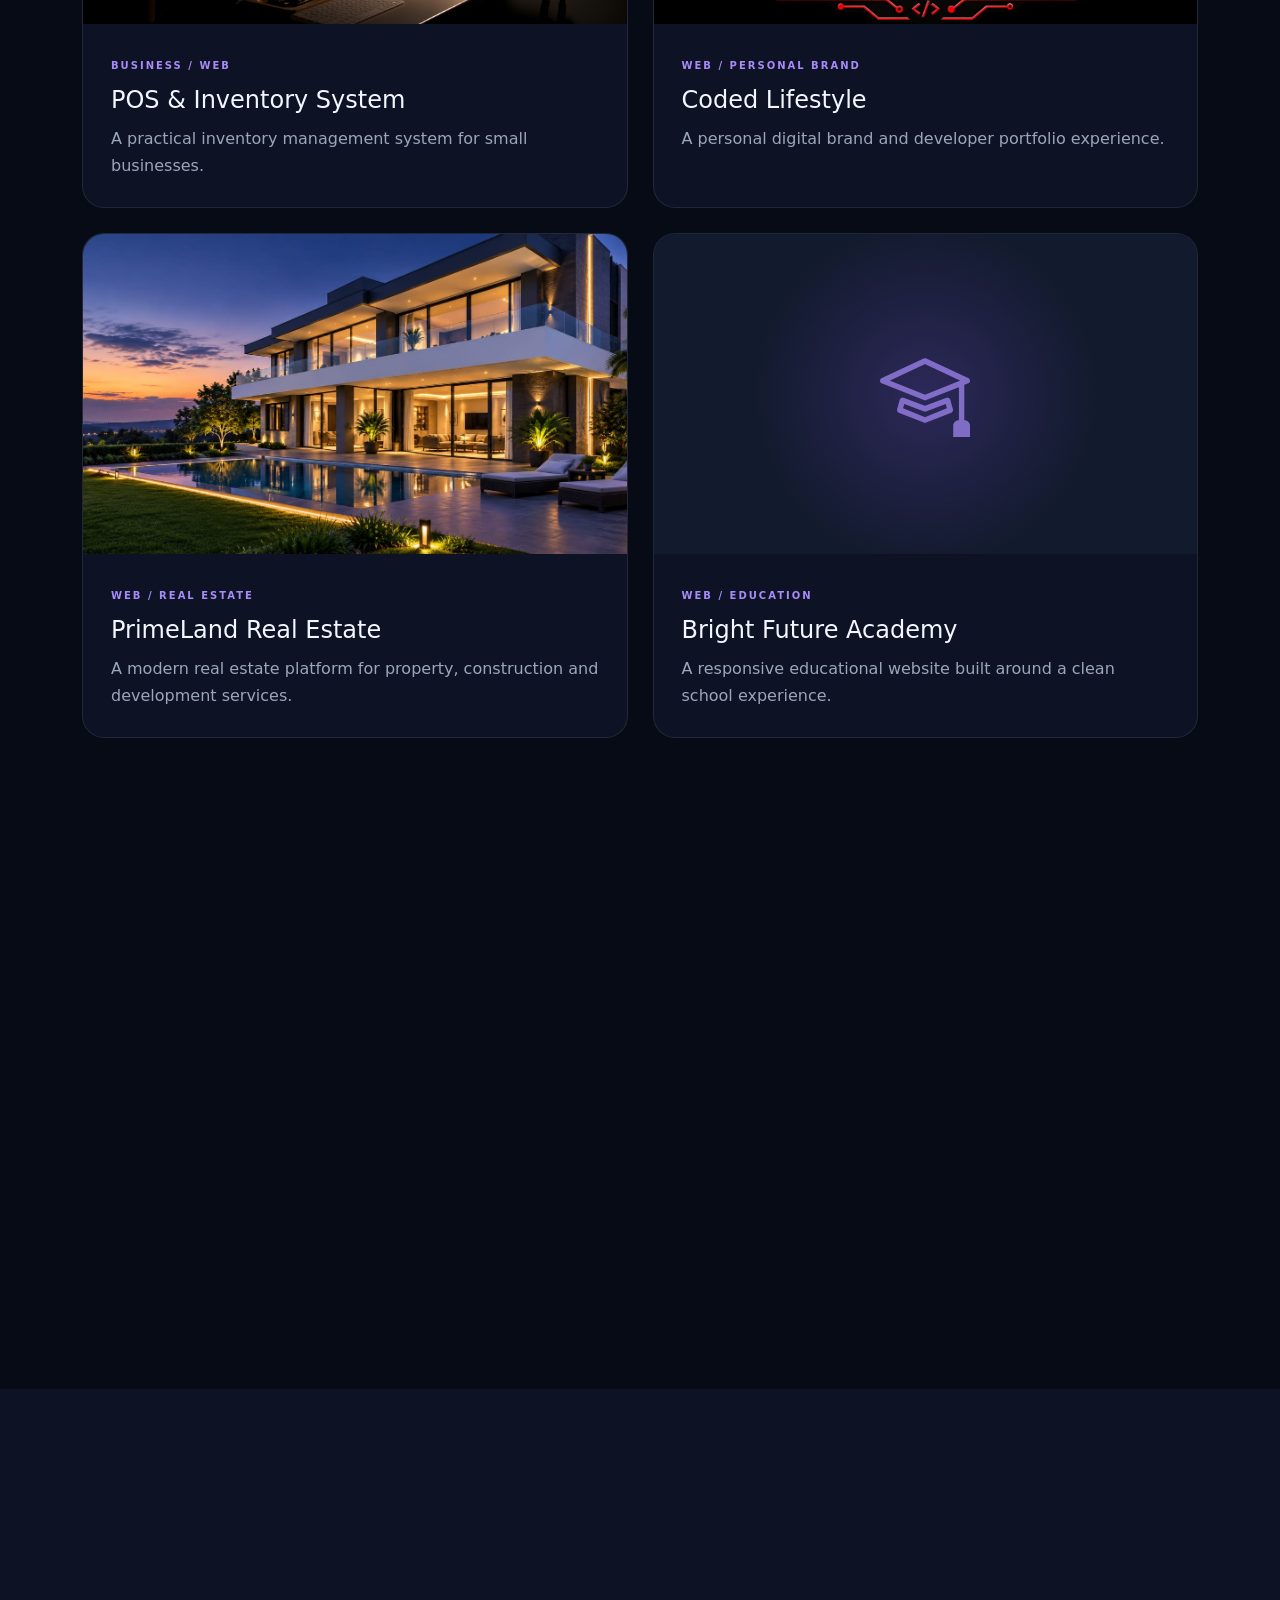
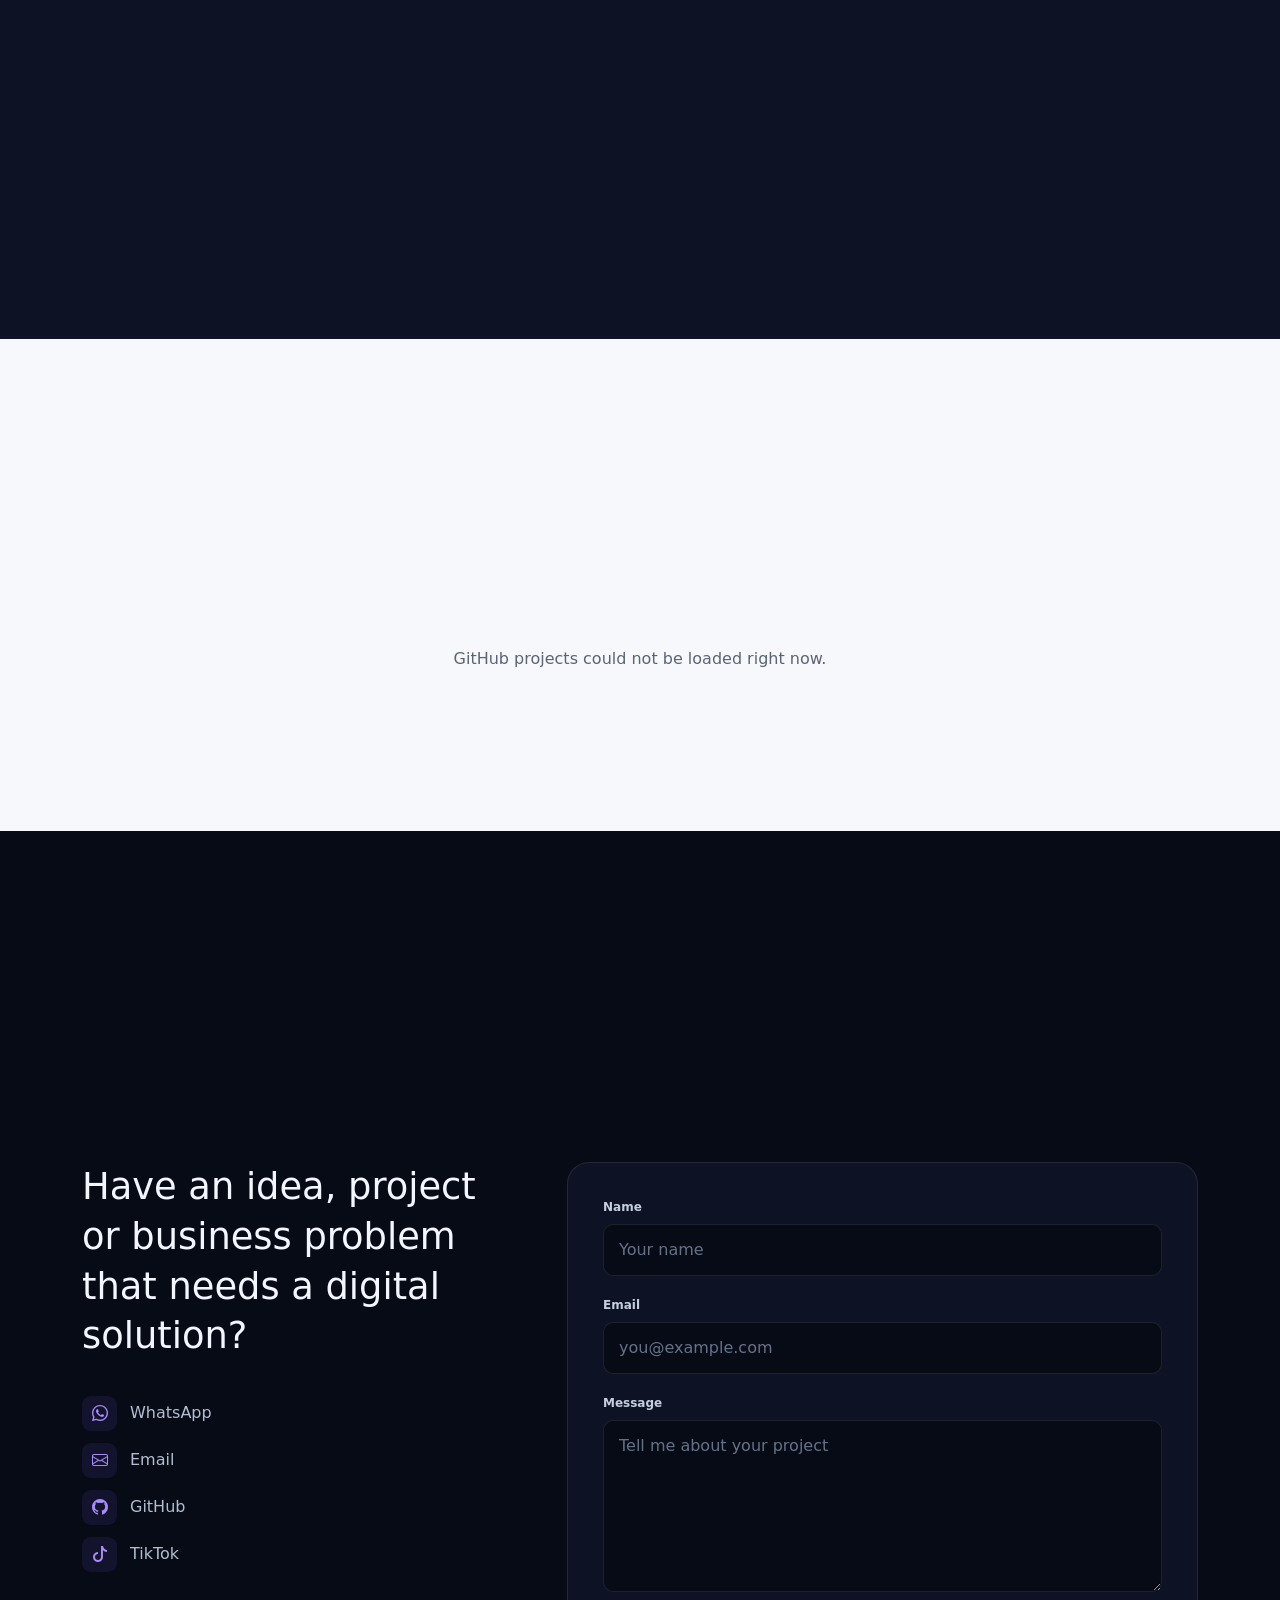
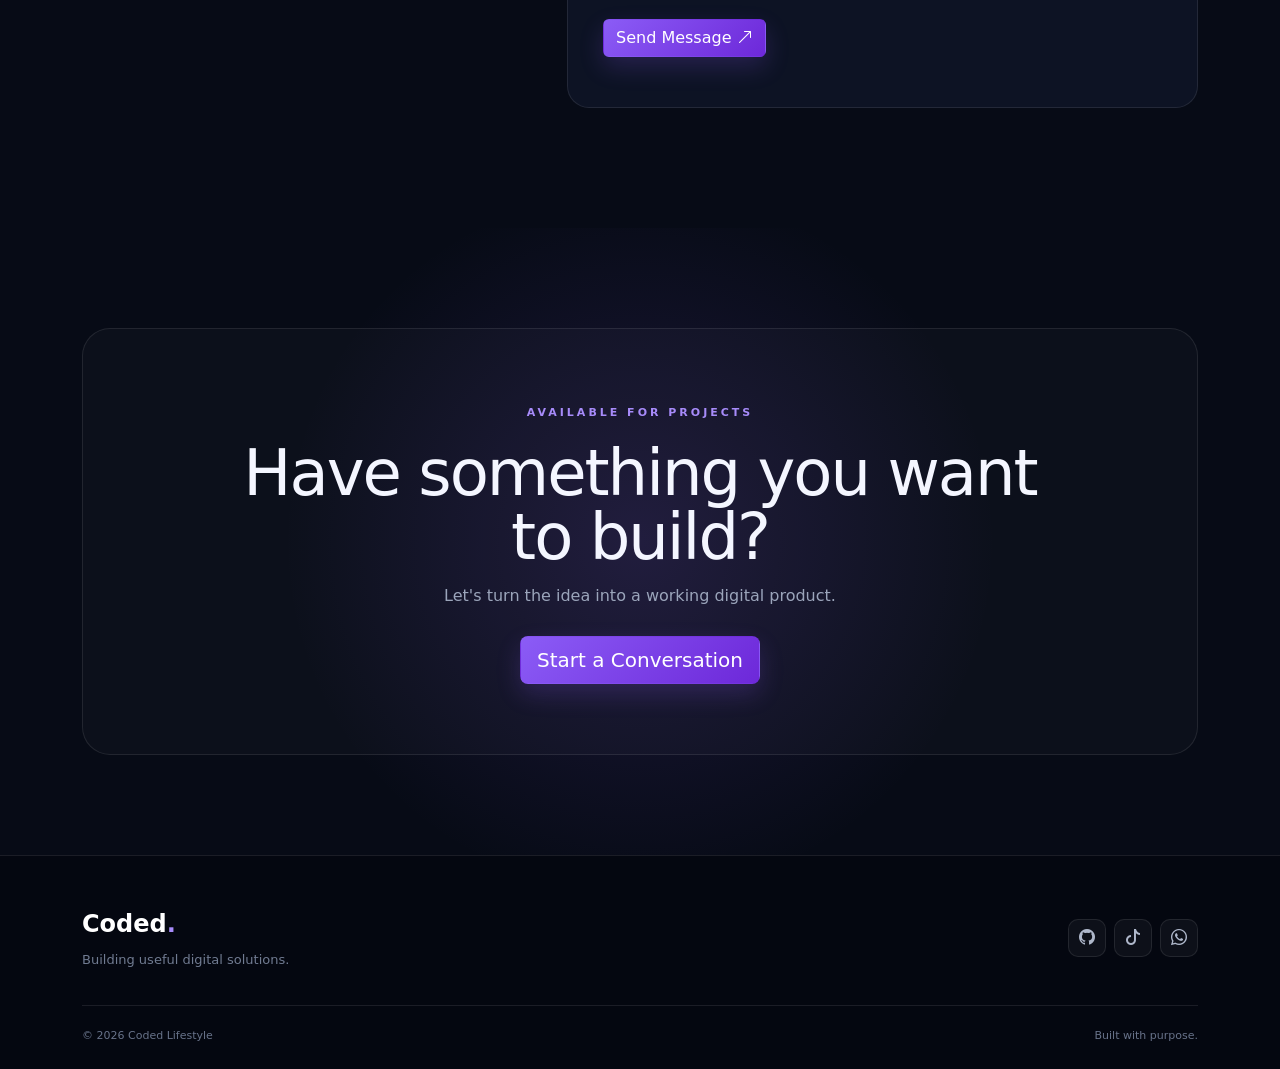
==== commit e8aefed2: "Add files via upload" ====
--- a/index.html
+++ b/index.html
@@ -4,73 +4,998 @@
     <meta charset="UTF-8">
     <meta name="viewport" content="width=device-width, initial-scale=1.0">
 
-    <title>Coded Lifestyle | Developer & Digital Builder</title>
+    <meta name="description" content="Coded Lifestyle - Digital solutions, web applications and software projects.">
     <meta name="theme-color" content="#070b16">
-    <meta name="description" content="Portfolio website for Coded Lifestyle">
-
-    <link rel="icon" href="assets/images/coded-lifestyle-bg.jpg">
-
-    <!-- Bootstrap CSS -->
-    <link href="https://cdn.jsdelivr.net/npm/bootstrap@5.3.3/dist/css/bootstrap.min.css" rel="stylesheet">
-
-    <!-- Bootstrap Icons -->
-    <link rel="stylesheet" href="https://cdn.jsdelivr.net/npm/bootstrap-icons@1.11.3/font/bootstrap-icons.min.css">
-
-    <!-- Custom CSS -->
+
+    <title>Coded Lifestyle | Digital Builder</title>
+
+    <link rel="icon" type="image/png" href="assets/images/favicon.png">
+
+    <link
+        href="https://cdn.jsdelivr.net/npm/bootstrap@5.3.3/dist/css/bootstrap.min.css"
+        rel="stylesheet"
+    >
+
+    <link
+        rel="stylesheet"
+        href="https://cdn.jsdelivr.net/npm/bootstrap-icons@1.11.3/font/bootstrap-icons.min.css"
+    >
+
     <link rel="stylesheet" href="portfolio.css">
 </head>
 
-<body>
-<nav class="navbar navbar-expand-lg navbar-dark fixed-top">
-  <div class="container">
-    <a class="navbar-brand fw-bold" href="#hero">Coded<span>.</span></a>
-    <div class="d-flex align-items-center gap-2 order-lg-2">
-      <button class="command-trigger" type="button" data-command-open aria-label="Open command palette"><i class="bi bi-search"></i></button>
-      <button class="theme-toggle" type="button" data-theme-toggle aria-label="Switch theme"><i class="bi bi-sun"></i></button>
-      <button class="navbar-toggler" type="button" data-bs-toggle="collapse" data-bs-target="#mainNavigation" aria-controls="mainNavigation" aria-expanded="false" aria-label="Toggle navigation"><span class="navbar-toggler-icon"></span></button>
+<body class="portfolio-locked">
+
+    <!-- LOCK SCREEN -->
+    <div id="portfolioLock" class="portfolio-lock" aria-hidden="false">
+        <div class="lock-background">
+            <span></span>
+            <span></span>
+            <span></span>
+            <span></span>
+        </div>
+
+        <div class="lock-panel">
+            <div class="coded-logo" aria-label="Coded Lifestyle logo">
+                <span>C</span>
+                <span>L</span>
+            </div>
+
+            <div class="lock-brand">CODED LIFESTYLE</div>
+
+            <h1>Digital Builder</h1>
+
+            <p>
+                Explore projects, products and digital solutions built by Coded.
+            </p>
+
+            <button
+                id="unlockButton"
+                class="btn btn-primary unlock-button"
+                type="button"
+            >
+                Enter Portfolio
+            </button>
+
+            <div class="lock-instruction">
+                <span>Swipe left</span>
+                <span class="instruction-divider">or</span>
+                <span>press Enter</span>
+            </div>
+        </div>
     </div>
-    <div class="collapse navbar-collapse order-lg-1" id="mainNavigation">
-      <ul class="navbar-nav ms-auto align-items-lg-center gap-lg-2">
-        <li class="nav-item"><a class="nav-link" href="#about">About</a></li>
-        <li class="nav-item"><a class="nav-link" href="#projects">Work</a></li>
-        <li class="nav-item"><a class="nav-link" href="#skills">Skills</a></li>
-        <li class="nav-item"><a class="nav-link" href="#github">GitHub</a></li>
-        <li class="nav-item"><a class="nav-link" href="#contact">Contact</a></li>
-        <li class="nav-item ms-lg-2"><a class="btn btn-primary rounded-pill px-4" href="#hire">Hire Me</a></li>
-      </ul>
+
+
+    <!-- NAVBAR -->
+    <nav class="navbar navbar-expand-lg fixed-top" id="mainNavbar">
+        <div class="container">
+
+            <a class="navbar-brand" href="#home">
+                Coded<span>.</span>
+            </a>
+
+            <div class="navbar-actions d-flex align-items-center gap-2">
+
+                <button
+                    class="command-trigger"
+                    id="commandTrigger"
+                    type="button"
+                    aria-label="Open command palette"
+                >
+                    <i class="bi bi-command"></i>
+                    <span>Command</span>
+                    <kbd>Ctrl K</kbd>
+                </button>
+
+                <button
+                    class="theme-toggle"
+                    id="themeToggle"
+                    type="button"
+                    aria-label="Toggle theme"
+                >
+                    <i class="bi bi-sun-fill"></i>
+                </button>
+
+                <button
+                    class="navbar-toggler"
+                    type="button"
+                    data-bs-toggle="collapse"
+                    data-bs-target="#mainNav"
+                    aria-controls="mainNav"
+                    aria-expanded="false"
+                    aria-label="Toggle navigation"
+                >
+                    <span></span>
+                    <span></span>
+                    <span></span>
+                </button>
+
+            </div>
+
+            <div class="collapse navbar-collapse" id="mainNav">
+
+                <div class="mobile-menu-header">
+                    <div class="mobile-menu-logo">Coded<span>.</span></div>
+                </div>
+
+                <ul class="navbar-nav ms-auto align-items-lg-center">
+
+                    <li class="nav-item">
+                        <a class="nav-link active" href="#home">Home</a>
+                    </li>
+
+                    <li class="nav-item">
+                        <a class="nav-link" href="#about">About</a>
+                    </li>
+
+                    <li class="nav-item">
+                        <a class="nav-link" href="#work">Work</a>
+                    </li>
+
+                    <li class="nav-item">
+                        <a class="nav-link" href="#skills">Skills</a>
+                    </li>
+
+                    <li class="nav-item">
+                        <a class="nav-link" href="#github">GitHub</a>
+                    </li>
+
+                    <li class="nav-item">
+                        <a class="nav-link" href="#contact">Contact</a>
+                    </li>
+
+                    <li class="nav-item ms-lg-3">
+                        <a class="btn btn-primary nav-hire" href="#hire">
+                            Hire Me
+                        </a>
+                    </li>
+
+                </ul>
+            </div>
+        </div>
+    </nav>
+
+
+    <main>
+
+        <!-- HERO -->
+        <section class="hero-section" id="home">
+            <div class="hero-grid"></div>
+
+            <div class="container position-relative">
+                <div class="row align-items-center min-vh-100">
+
+                    <div class="col-lg-7">
+
+                        <div class="hero-content reveal">
+                            <span class="hero-eyebrow">
+                                HELLO, I'M CODED
+                            </span>
+
+                            <h1>
+                                Building digital
+                                <span>solutions</span>
+                                that work.
+                            </h1>
+
+                            <p>
+                                I design and build practical digital products,
+                                responsive websites and software solutions
+                                focused on real-world problems.
+                            </p>
+
+                            <div class="hero-buttons">
+
+                                <a href="#work" class="btn btn-primary btn-lg">
+                                    Explore My Work
+                                    <i class="bi bi-arrow-up-right"></i>
+                                </a>
+
+                                <a
+                                    href="https://wa.me/2349161330967"
+                                    target="_blank"
+                                    rel="noopener noreferrer"
+                                    class="btn btn-outline-light btn-lg"
+                                >
+                                    Let's Talk
+                                </a>
+
+                            </div>
+
+                            <div class="hero-socials">
+
+                                <a
+                                    href="https://github.com/coded00128"
+                                    target="_blank"
+                                    rel="noopener noreferrer"
+                                    aria-label="GitHub"
+                                >
+                                    <i class="bi bi-github"></i>
+                                </a>
+
+                                <a
+                                    href="https://www.tiktok.com/@coded.lifestyle8"
+                                    target="_blank"
+                                    rel="noopener noreferrer"
+                                    aria-label="TikTok"
+                                >
+                                    <i class="bi bi-tiktok"></i>
+                                </a>
+
+                                <a
+                                    href="https://wa.me/2349161330967"
+                                    target="_blank"
+                                    rel="noopener noreferrer"
+                                    aria-label="WhatsApp"
+                                >
+                                    <i class="bi bi-whatsapp"></i>
+                                </a>
+
+                                <a
+                                    href="mailto:hello@codedlifestyle.dev"
+                                    aria-label="Email"
+                                >
+                                    <i class="bi bi-envelope"></i>
+                                </a>
+
+                            </div>
+                        </div>
+
+                    </div>
+
+
+                    <div class="col-lg-5">
+
+                        <div class="hero-visual reveal">
+
+                            <div class="profile-orbit">
+                                <div class="orbit orbit-one"></div>
+                                <div class="orbit orbit-two"></div>
+
+                                <div class="profile-image">
+                                    <img
+                                        src="assets/images/coded-lifestyle-bg.jpg"
+                                        alt="Coded Lifestyle"
+                                    >
+                                </div>
+                            </div>
+
+                            <div class="floating-badge badge-one">
+                                <i class="bi bi-code-slash"></i>
+                                <span>Developer</span>
+                            </div>
+
+                            <div class="floating-badge badge-two">
+                                <i class="bi bi-layers"></i>
+                                <span>Builder</span>
+                            </div>
+
+                        </div>
+
+                    </div>
+
+                </div>
+            </div>
+        </section>
+
+
+        <!-- STATS -->
+        <section class="stats-section">
+            <div class="container">
+
+                <div class="stats-grid">
+
+                    <div class="stat-item">
+                        <strong>05+</strong>
+                        <span>Projects Shipped</span>
+                    </div>
+
+                    <div class="stat-item">
+                        <strong>03+</strong>
+                        <span>Active Builds</span>
+                    </div>
+
+                    <div class="stat-item">
+                        <strong>08+</strong>
+                        <span>Technologies</span>
+                    </div>
+
+                    <div class="stat-item">
+                        <strong>100%</strong>
+                        <span>Commitment</span>
+                    </div>
+
+                </div>
+
+            </div>
+        </section>
+
+
+        <!-- ABOUT -->
+        <section class="section section-dark" id="about">
+
+            <div class="container">
+
+                <div class="section-heading reveal">
+                    <span>01 / ABOUT</span>
+                    <h2>Turning ideas into useful products.</h2>
+                </div>
+
+                <div class="row g-5 align-items-center">
+
+                    <div class="col-lg-6 reveal">
+                        <p class="large-copy">
+                            Coded Lifestyle is focused on building digital
+                            solutions that solve practical problems.
+                        </p>
+
+                        <p>
+                            From business inventory systems to educational
+                            platforms, real estate websites and quantity
+                            surveying tools, every project is designed around
+                            usability, responsiveness and real-world value.
+                        </p>
+                    </div>
+
+                    <div class="col-lg-6 reveal">
+
+                        <div class="about-card">
+                            <div class="about-card-icon">
+                                <i class="bi bi-cpu"></i>
+                            </div>
+
+                            <h3>Build. Test. Improve.</h3>
+
+                            <p>
+                                Every project goes through continuous
+                                development and refinement instead of being
+                                treated as a finished product too early.
+                            </p>
+                        </div>
+
+                    </div>
+
+                </div>
+
+            </div>
+
+        </section>
+
+
+        <!-- SKILLS -->
+        <section class="section section-light" id="skills">
+
+            <div class="container">
+
+                <div class="section-heading reveal">
+                    <span>02 / SKILLS</span>
+                    <h2>Tools I use to build.</h2>
+                </div>
+
+                <div class="skills-grid">
+
+                    <div class="skill-card reveal">
+                        <div class="skill-icon">
+                            <i class="bi bi-filetype-html"></i>
+                        </div>
+                        <h3>HTML</h3>
+                        <div class="skill-progress">
+                            <span style="width: 95%"></span>
+                        </div>
+                    </div>
+
+                    <div class="skill-card reveal">
+                        <div class="skill-icon">
+                            <i class="bi bi-filetype-css"></i>
+                        </div>
+                        <h3>CSS</h3>
+                        <div class="skill-progress">
+                            <span style="width: 92%"></span>
+                        </div>
+                    </div>
+
+                    <div class="skill-card reveal">
+                        <div class="skill-icon">
+                            <i class="bi bi-filetype-js"></i>
+                        </div>
+                        <h3>JavaScript</h3>
+                        <div class="skill-progress">
+                            <span style="width: 85%"></span>
+                        </div>
+                    </div>
+
+                    <div class="skill-card reveal">
+                        <div class="skill-icon">
+                            <i class="bi bi-bootstrap"></i>
+                        </div>
+                        <h3>Bootstrap</h3>
+                        <div class="skill-progress">
+                            <span style="width: 90%"></span>
+                        </div>
+                    </div>
+
+                    <div class="skill-card reveal">
+                        <div class="skill-icon">
+                            <i class="bi bi-phone"></i>
+                        </div>
+                        <h3>Flutter</h3>
+                        <div class="skill-progress">
+                            <span style="width: 78%"></span>
+                        </div>
+                    </div>
+
+                    <div class="skill-card reveal">
+                        <div class="skill-icon">
+                            <i class="bi bi-terminal"></i>
+                        </div>
+                        <h3>Python</h3>
+                        <div class="skill-progress">
+                            <span style="width: 80%"></span>
+                        </div>
+                    </div>
+
+                </div>
+
+            </div>
+
+        </section>
+
+
+        <!-- PROJECTS -->
+        <section class="section section-dark" id="work">
+
+            <div class="container">
+
+                <div class="section-heading d-flex justify-content-between align-items-end flex-wrap gap-4 reveal">
+
+                    <div>
+                        <span>03 / SELECTED WORK</span>
+                        <h2>Projects built to solve problems.</h2>
+                    </div>
+
+                    <div class="project-filters">
+                        <button class="filter-btn active" data-filter="all">
+                            All
+                        </button>
+
+                        <button class="filter-btn" data-filter="web">
+                            Web
+                        </button>
+
+                        <button class="filter-btn" data-filter="business">
+                            Business
+                        </button>
+
+                        <button class="filter-btn" data-filter="software">
+                            Software
+                        </button>
+                    </div>
+
+                </div>
+
+
+                <div class="projects-grid">
+
+                    <article
+                        class="project-card reveal"
+                        data-category="business web"
+                    >
+                        <div class="project-media">
+
+                            <img
+                                src="assets/images/webdesign.jpg"
+                                alt="POS and Inventory System"
+                            >
+
+                            <div class="project-overlay">
+                                <a
+                                    href="https://business-inventory-pddo.vercel.app/"
+                                    target="_blank"
+                                    rel="noopener noreferrer"
+                                    aria-label="Open POS and Inventory System"
+                                >
+                                    <i class="bi bi-arrow-up-right"></i>
+                                </a>
+                            </div>
+
+                        </div>
+
+                        <div class="project-info">
+                            <span>Business / Web</span>
+                            <h3>POS & Inventory System</h3>
+                            <p>
+                                A practical inventory management system for
+                                small businesses.
+                            </p>
+                        </div>
+                    </article>
+
+
+                    <article
+                        class="project-card reveal"
+                        data-category="web"
+                    >
+                        <div class="project-media">
+
+                            <img
+                                src="assets/images/coded-lifestyle-bg.jpg"
+                                alt="Coded Lifestyle website"
+                            >
+
+                            <div class="project-overlay">
+                                <a
+                                    href="https://coded-lifestyle-5hkt.vercel.app"
+                                    target="_blank"
+                                    rel="noopener noreferrer"
+                                    aria-label="Open Coded Lifestyle"
+                                >
+                                    <i class="bi bi-arrow-up-right"></i>
+                                </a>
+                            </div>
+
+                        </div>
+
+                        <div class="project-info">
+                            <span>Web / Personal Brand</span>
+                            <h3>Coded Lifestyle</h3>
+                            <p>
+                                A personal digital brand and developer
+                                portfolio experience.
+                            </p>
+                        </div>
+                    </article>
+
+
+                    <article
+                        class="project-card reveal"
+                        data-category="web"
+                    >
+                        <div class="project-media">
+
+                            <img
+                                src="assets/images/primeland.jpeg"
+                                alt="PrimeLand Real Estate"
+                            >
+
+                            <div class="project-overlay">
+                                <a
+                                    href="https://prime-land-bnev.vercel.app"
+                                    target="_blank"
+                                    rel="noopener noreferrer"
+                                    aria-label="Open PrimeLand Real Estate"
+                                >
+                                    <i class="bi bi-arrow-up-right"></i>
+                                </a>
+                            </div>
+
+                        </div>
+
+                        <div class="project-info">
+                            <span>Web / Real Estate</span>
+                            <h3>PrimeLand Real Estate</h3>
+                            <p>
+                                A modern real estate platform for property,
+                                construction and development services.
+                            </p>
+                        </div>
+                    </article>
+
+
+                    <article
+                        class="project-card reveal"
+                        data-category="web"
+                    >
+                        <div class="project-media project-icon-media">
+                            <i class="bi bi-mortarboard"></i>
+
+                            <div class="project-overlay">
+                                <a
+                                    href="https://bright-future-academy-rust.vercel.app"
+                                    target="_blank"
+                                    rel="noopener noreferrer"
+                                    aria-label="Open Bright Future Academy"
+                                >
+                                    <i class="bi bi-arrow-up-right"></i>
+                                </a>
+                            </div>
+                        </div>
+
+                        <div class="project-info">
+                            <span>Web / Education</span>
+                            <h3>Bright Future Academy</h3>
+                            <p>
+                                A responsive educational website built around
+                                a clean school experience.
+                            </p>
+                        </div>
+                    </article>
+
+
+                    <article
+                        class="project-card reveal"
+                        data-category="software business"
+                    >
+                        <div class="project-media project-icon-media">
+                            <i class="bi bi-rulers"></i>
+
+                            <div class="project-overlay">
+                                <a
+                                    href="https://qs-estimator-web.vercel.app"
+                                    target="_blank"
+                                    rel="noopener noreferrer"
+                                    aria-label="Open QS Estimator"
+                                >
+                                    <i class="bi bi-arrow-up-right"></i>
+                                </a>
+                            </div>
+                        </div>
+
+                        <div class="project-info">
+                            <span>Software / Quantity Surveying</span>
+                            <h3>QS Estimator</h3>
+                            <p>
+                                A quantity surveying tool for taking off,
+                                estimating and project costing workflows.
+                            </p>
+                        </div>
+                    </article>
+
+                </div>
+
+            </div>
+
+        </section>
+
+
+        <!-- CURRENT BUILD -->
+        <section class="section current-build-section">
+
+            <div class="container">
+
+                <div class="build-card reveal">
+
+                    <div>
+                        <span class="build-label">CURRENT BUILD</span>
+
+                        <h2>
+                            Building tools that make technical work easier.
+                        </h2>
+
+                        <p>
+                            Currently developing practical software products
+                            focused on business, construction and quantity
+                            surveying workflows.
+                        </p>
+                    </div>
+
+                    <div class="build-status">
+                        <span class="status-dot"></span>
+                        <span>Actively building</span>
+                    </div>
+
+                </div>
+
+            </div>
+
+        </section>
+
+
+        <!-- GITHUB -->
+        <section class="section section-light" id="github">
+
+            <div class="container">
+
+                <div class="section-heading reveal">
+                    <span>04 / GITHUB</span>
+                    <h2>Selected repositories.</h2>
+                </div>
+
+                <div id="githubProjects" class="github-grid">
+                    <div class="github-loading">
+                        Loading selected projects...
+                    </div>
+                </div>
+
+            </div>
+
+        </section>
+
+
+        <!-- CONTACT -->
+        <section class="section section-dark" id="contact">
+
+            <div class="container">
+
+                <div class="section-heading reveal">
+                    <span>05 / CONTACT</span>
+                    <h2>Let's build something useful.</h2>
+                </div>
+
+                <div class="row g-5">
+
+                    <div class="col-lg-5 reveal">
+
+                        <p class="large-copy">
+                            Have an idea, project or business problem that needs
+                            a digital solution?
+                        </p>
+
+                        <div class="contact-links">
+
+                            <a
+                                href="https://wa.me/2349161330967"
+                                target="_blank"
+                                rel="noopener noreferrer"
+                            >
+                                <i class="bi bi-whatsapp"></i>
+                                <span>WhatsApp</span>
+                            </a>
+
+                            <a href="mailto:hello@codedlifestyle.dev">
+                                <i class="bi bi-envelope"></i>
+                                <span>Email</span>
+                            </a>
+
+                            <a
+                                href="https://github.com/coded00128"
+                                target="_blank"
+                                rel="noopener noreferrer"
+                            >
+                                <i class="bi bi-github"></i>
+                                <span>GitHub</span>
+                            </a>
+
+                            <a
+                                href="https://www.tiktok.com/@coded.lifestyle8"
+                                target="_blank"
+                                rel="noopener noreferrer"
+                            >
+                                <i class="bi bi-tiktok"></i>
+                                <span>TikTok</span>
+                            </a>
+
+                        </div>
+
+                    </div>
+
+
+                    <div class="col-lg-7 reveal">
+
+                        <form
+                            id="contactForm"
+                            action="https://formspree.io/f/mdenwokz"
+                            method="POST"
+                            class="contact-form"
+                        >
+
+                            <div class="form-group">
+                                <label for="name">Name</label>
+                                <input
+                                    type="text"
+                                    id="name"
+                                    name="name"
+                                    placeholder="Your name"
+                                    required
+                                >
+                            </div>
+
+                            <div class="form-group">
+                                <label for="email">Email</label>
+                                <input
+                                    type="email"
+                                    id="email"
+                                    name="email"
+                                    placeholder="you@example.com"
+                                    required
+                                >
+                            </div>
+
+                            <div class="form-group">
+                                <label for="message">Message</label>
+                                <textarea
+                                    id="message"
+                                    name="message"
+                                    rows="6"
+                                    placeholder="Tell me about your project"
+                                    required
+                                ></textarea>
+                            </div>
+
+                            <button
+                                type="submit"
+                                class="btn btn-primary"
+                                id="contactSubmit"
+                            >
+                                Send Message
+                                <i class="bi bi-arrow-up-right"></i>
+                            </button>
+
+                            <div id="formMessage"></div>
+
+                        </form>
+
+                    </div>
+
+                </div>
+
+            </div>
+
+        </section>
+
+
+        <!-- HIRE -->
+        <section class="hire-section" id="hire">
+
+            <div class="container">
+
+                <div class="hire-card reveal">
+
+                    <span>AVAILABLE FOR PROJECTS</span>
+
+                    <h2>
+                        Have something you want to build?
+                    </h2>
+
+                    <p>
+                        Let's turn the idea into a working digital product.
+                    </p>
+
+                    <a
+                        href="https://wa.me/2349161330967"
+                        target="_blank"
+                        rel="noopener noreferrer"
+                        class="btn btn-primary btn-lg"
+                    >
+                        Start a Conversation
+                    </a>
+
+                </div>
+
+            </div>
+
+        </section>
+
+    </main>
+
+
+    <!-- FOOTER -->
+    <footer class="site-footer">
+
+        <div class="container">
+
+            <div class="footer-content">
+
+                <div>
+                    <a href="#home" class="footer-brand">
+                        Coded<span>.</span>
+                    </a>
+
+                    <p>
+                        Building useful digital solutions.
+                    </p>
+                </div>
+
+                <div class="footer-socials">
+
+                    <a
+                        href="https://github.com/coded00128"
+                        target="_blank"
+                        rel="noopener noreferrer"
+                        aria-label="GitHub"
+                    >
+                        <i class="bi bi-github"></i>
+                    </a>
+
+                    <a
+                        href="https://www.tiktok.com/@coded.lifestyle8"
+                        target="_blank"
+                        rel="noopener noreferrer"
+                        aria-label="TikTok"
+                    >
+                        <i class="bi bi-tiktok"></i>
+                    </a>
+
+                    <a
+                        href="https://wa.me/2349161330967"
+                        target="_blank"
+                        rel="noopener noreferrer"
+                        aria-label="WhatsApp"
+                    >
+                        <i class="bi bi-whatsapp"></i>
+                    </a>
+
+                </div>
+
+            </div>
+
+            <div class="footer-bottom">
+                <span>
+                    © <span id="currentYear"></span> Coded Lifestyle
+                </span>
+
+                <span>
+                    Built with purpose.
+                </span>
+            </div>
+
+        </div>
+
+    </footer>
+
+
+    <!-- COMMAND PALETTE -->
+    <div
+        class="command-palette"
+        id="commandPalette"
+        aria-hidden="true"
+    >
+
+        <div class="command-backdrop" id="commandBackdrop"></div>
+
+        <div class="command-panel">
+
+            <div class="command-search">
+                <i class="bi bi-search"></i>
+
+                <input
+                    type="text"
+                    id="commandSearch"
+                    placeholder="Search commands..."
+                    autocomplete="off"
+                >
+
+                <kbd>ESC</kbd>
+            </div>
+
+            <div id="commandResults" class="command-results">
+
+                <button data-command="home">
+                    <i class="bi bi-house"></i>
+                    <span>Home</span>
+                </button>
+
+                <button data-command="about">
+                    <i class="bi bi-person"></i>
+                    <span>About</span>
+                </button>
+
+                <button data-command="work">
+                    <i class="bi bi-grid"></i>
+                    <span>Work</span>
+                </button>
+
+                <button data-command="skills">
+                    <i class="bi bi-code-slash"></i>
+                    <span>Skills</span>
+                </button>
+
+                <button data-command="github">
+                    <i class="bi bi-github"></i>
+                    <span>GitHub</span>
+                </button>
+
+                <button data-command="contact">
+                    <i class="bi bi-envelope"></i>
+                    <span>Contact</span>
+                </button>
+
+                <button data-command="theme">
+                    <i class="bi bi-circle-half"></i>
+                    <span>Toggle theme</span>
+                </button>
+
+            </div>
+
+        </div>
+
     </div>
-  </div>
-</nav>
-<main>
-<section id="hero" class="hero-section">
-  <div class="container hero-content"><div class="row align-items-center g-5">
-    <div class="col-lg-7">
-      <p class="section-label">HELLO, I'M CODED</p>
-      <h1 class="fw-bold mb-4">Building digital <span>solutions</span> that work.</h1>
-      <p class="hero-text mb-4">Web developer and digital builder creating modern websites, useful applications and practical tools. I also explore the intersection of technology and Quantity Surveying.</p>
-      <div class="hero-actions mb-4"><a href="#projects" class="btn btn-primary btn-lg rounded-pill px-4">Explore My Work <i class="bi bi-arrow-up-right ms-2"></i></a><a href="https://wa.me/2349161330967" target="_blank" rel="noopener noreferrer" class="btn btn-outline-light btn-lg rounded-pill px-4">Let's Talk</a></div>
-      <div class="social-links"><a href="https://github.com/coded00128" target="_blank" rel="noopener noreferrer" aria-label="GitHub"><i class="bi bi-github"></i></a><a href="https://wa.me/2349161330967" target="_blank" rel="noopener noreferrer" aria-label="WhatsApp"><i class="bi bi-whatsapp"></i></a><a href="#contact" aria-label="Email"><i class="bi bi-envelope"></i></a></div>
-    </div>
-    <div class="col-lg-5"><div class="hero-visual"><div class="profile-orbit"></div><div class="profile-wrapper"><div class="profile-circle"></div><img src="assets/images/coded-lifestyle-bg.jpg" class="profile-image" alt="Coded Lifestyle profile"></div><div class="floating-badge badge-one"><i class="bi bi-code-slash me-2"></i>Building</div><div class="floating-badge badge-two"><i class="bi bi-lightning-charge me-2"></i>Always learning</div></div></div>
-  </div></div><div class="hero-scroll"><span></span>SCROLL TO EXPLORE<span></span></div>
-</section>
-<section class="section-padding"><div class="container"><div class="row g-3 text-center"><div class="col-6 col-lg-3 reveal"><div class="p-3"><h3 class="fw-bold mb-1">05+</h3><p class="text-secondary mb-0">Projects shipped</p></div></div><div class="col-6 col-lg-3 reveal"><div class="p-3"><h3 class="fw-bold mb-1">03+</h3><p class="text-secondary mb-0">Active builds</p></div></div><div class="col-6 col-lg-3 reveal"><div class="p-3"><h3 class="fw-bold mb-1">08+</h3><p class="text-secondary mb-0">Technologies explored</p></div></div><div class="col-6 col-lg-3 reveal"><div class="p-3"><h3 class="fw-bold mb-1">100%</h3><p class="text-secondary mb-0">Curiosity driven</p></div></div></div></div></section>
-<section id="about" class="section-padding section-light"><div class="container"><div class="section-heading text-center mb-5"><p class="section-label">WHO I AM</p><h2>More than just code.</h2><p>I enjoy turning ideas into useful digital products, learning through real projects and finding ways technology can solve practical problems.</p></div><div class="row g-4"><div class="col-lg-7 reveal"><div class="info-card"><div class="icon-box"><i class="bi bi-lightbulb"></i></div><h3>My Story</h3><p>I started coding from curiosity and a desire to create applications connected to the things I study and care about. That curiosity grew into a habit of building, testing, breaking and improving ideas until they become useful.</p><p class="mb-0">Today, I work across web development, UI/UX and application ideas, with a growing interest in building technology for Quantity Surveying and construction.</p></div></div><div class="col-lg-5 reveal"><div class="info-card"><div class="icon-box"><i class="bi bi-person-check"></i></div><h3>Quick Facts</h3><ul class="facts-list mb-3"><li><strong>Name:</strong> Peter Adeyeye</li><li><strong>Field:</strong> Quantity Surveying + Technology</li><li><strong>Focus:</strong> Web development, UI/UX, applications</li><li><strong>Based:</strong> Nigeria</li></ul><p class="mb-0 text-primary fw-semibold">First make it work, then make it beautiful.</p></div></div></div></div></section>
-<section id="skills" class="section-padding section-dark"><div class="container"><div class="section-heading text-center mb-5"><p class="section-label">MY TOOLKIT</p><h2>Skills & technologies.</h2><p>Tools I use to turn concepts into responsive interfaces and practical digital products.</p></div><div class="row g-4"><div class="col-lg-7"><div class="row g-3"><div class="col-md-6 reveal"><div class="skill-card"><div class="skill-header"><span>HTML</span><span>90%</span></div><div class="progress"><div class="progress-bar" data-width="90%"></div></div></div></div><div class="col-md-6 reveal"><div class="skill-card"><div class="skill-header"><span>CSS</span><span>85%</span></div><div class="progress"><div class="progress-bar" data-width="85%"></div></div></div></div><div class="col-md-6 reveal"><div class="skill-card"><div class="skill-header"><span>UI/UX Design</span><span>85%</span></div><div class="progress"><div class="progress-bar" data-width="85%"></div></div></div></div><div class="col-md-6 reveal"><div class="skill-card"><div class="skill-header"><span>Python</span><span>70%</span></div><div class="progress"><div class="progress-bar" data-width="70%"></div></div></div></div></div></div><div class="col-lg-5 reveal"><div class="skill-card h-100"><h3 class="mb-3">Growing toolkit</h3><div class="skill-grid"><div class="tech-pill">JavaScript</div><div class="tech-pill">Bootstrap</div><div class="tech-pill">Flutter</div><div class="tech-pill">Kotlin</div><div class="tech-pill">Git</div><div class="tech-pill">GitHub</div><div class="tech-pill">Responsive UI</div><div class="tech-pill">Quantity Surveying</div></div></div></div></div></div></section>
-<section id="projects" class="section-padding"><div class="container"><div class="section-heading text-center mb-4"><p class="section-label">SELECTED WORK</p><h2>Projects built with purpose.</h2><p>Real projects across business tools, real estate, education and Quantity Surveying.</p></div><div class="project-filter"><button class="filter-btn active" data-filter="all">All</button><button class="filter-btn" data-filter="web">Web</button><button class="filter-btn" data-filter="business">Business</button><button class="filter-btn" data-filter="qs">QS</button><button class="filter-btn" data-filter="education">Education</button></div><div class="row g-4">
-<div class="col-md-6 col-lg-4 reveal" data-category="web business"><article class="project-card"><div class="project-media"><img src="assets/images/webdesign.jpg" alt="POS and inventory project preview"><div class="project-overlay"><a href="https://business-inventory-pddo.vercel.app/" target="_blank" rel="noopener noreferrer" class="btn btn-light rounded-pill">Open project <i class="bi bi-arrow-up-right ms-1"></i></a></div></div><div class="project-content"><h3>POS & Inventory System</h3><p>Practical stock and product management interface designed to replace scattered spreadsheet workflows.</p><div class="project-tags"><span>HTML</span><span>JavaScript</span></div></div></article></div>
-<div class="col-md-6 col-lg-4 reveal" data-category="web"><article class="project-card"><div class="project-media"><img src="assets/images/coded-lifestyle-bg.jpg" alt="Coded Lifestyle services website preview"><div class="project-overlay"><a href="https://coded-lifestyle-5hkt.vercel.app" target="_blank" rel="noopener noreferrer" class="btn btn-light rounded-pill">Open project <i class="bi bi-arrow-up-right ms-1"></i></a></div></div><div class="project-content"><h3>Coded Lifestyle</h3><p>Professional digital solutions website focused on clear presentation, responsive design and conversion.</p><div class="project-tags"><span>HTML</span><span>CSS</span><span>UI/UX</span></div></div></article></div>
-<div class="col-md-6 col-lg-4 reveal" data-category="web business"><article class="project-card"><div class="project-media"><img src="assets/images/primeland-new.jpg.jpeg" alt="PrimeLand real estate website preview"><div class="project-overlay"><a href="https://prime-land-bnev.vercel.app" target="_blank" rel="noopener noreferrer" class="btn btn-light rounded-pill">Open project <i class="bi bi-arrow-up-right ms-1"></i></a></div></div><div class="project-content"><h3>PrimeLand Real Estate</h3><p>Modern property and construction-focused website for presenting listings, services and opportunities.</p><div class="project-tags"><span>HTML</span><span>CSS</span><span>Bootstrap</span></div></div></article></div>
-<div class="col-md-6 col-lg-4 reveal" data-category="web education"><article class="project-card"><div class="project-media project-icon-media"><i class="bi bi-mortarboard"></i><div class="project-overlay"><a href="https://bright-future-academy-rust.vercel.app/" target="_blank" rel="noopener noreferrer" class="btn btn-light rounded-pill">Open project <i class="bi bi-arrow-up-right ms-1"></i></a></div></div><div class="project-content"><h3>Bright Future Academy</h3><p>Welcoming school website designed to communicate programs and information clearly to parents.</p><div class="project-tags"><span>HTML</span><span>CSS</span><span>Bootstrap</span></div></div></article></div>
-<div class="col-md-6 col-lg-4 reveal" data-category="web qs"><article class="project-card"><div class="project-media project-icon-media"><i class="bi bi-calculator"></i><div class="project-overlay"><a href="https://qs-estimator-web.vercel.app" target="_blank" rel="noopener noreferrer" class="btn btn-light rounded-pill">Open project <i class="bi bi-arrow-up-right ms-1"></i></a></div></div><div class="project-content"><h3>QS Estimator</h3><p>Quantity surveying estimation tool focused on helping users work through project costing more efficiently.</p><div class="project-tags"><span>HTML</span><span>CSS</span><span>JavaScript</span></div></div></article></div>
-</div></div></section>
-<section class="section-padding build-section"><div class="container"><div class="build-card reveal"><span class="build-status"><span class="status-dot"></span> CURRENTLY BUILDING</span><div class="row align-items-center g-4 mt-2"><div class="col-lg-8"><h3>QS Estimator</h3><p class="mb-0">A growing Quantity Surveying tool for take-off, estimating and project cost workflows. This is where my course of study meets my interest in software.</p></div><div class="col-lg-4 text-lg-end"><a href="https://qs-estimator-web.vercel.app" target="_blank" rel="noopener noreferrer" class="btn btn-light rounded-pill px-4">View project <i class="bi bi-arrow-up-right ms-1"></i></a></div></div></div></div></section>
-<section id="github" class="section-padding section-light"><div class="container"><div class="section-heading text-center mb-5"><p class="section-label">OPEN SOURCE & EXPERIMENTS</p><h2>What I'm building on GitHub.</h2><p>Only my selected portfolio projects are shown here. Other repositories stay off the portfolio.</p><p id="githubStatus" class="small mt-2">Loading selected projects...</p></div><div id="githubProjects" class="row g-4"></div><div class="text-center mt-4"><a href="https://github.com/coded00128" target="_blank" rel="noopener noreferrer" class="btn btn-dark rounded-pill px-4">View GitHub profile <i class="bi bi-arrow-up-right ms-1"></i></a></div></div></section>
-<section id="contact" class="section-padding"><div class="container"><div class="row justify-content-center"><div class="col-lg-9"><div class="contact-card reveal"><div class="section-heading text-center mb-4"><p class="section-label">GET IN TOUCH</p><h2>Have an idea?</h2><p>Tell me what you're building, what needs fixing or what you want to bring online.</p></div><form id="contactForm" action="https://formspree.io/f/mdenwokz" method="POST"><div class="row g-3"><div class="col-md-6"><label for="name" class="form-label">Name</label><input type="text" class="form-control" id="name" name="name" placeholder="Your full name" required></div><div class="col-md-6"><label for="email" class="form-label">Email</label><input type="email" class="form-control" id="email" name="email" placeholder="you@example.com" required></div><div class="col-12"><label for="phone" class="form-label">Phone</label><input type="tel" class="form-control" id="phone" name="phone" placeholder="Your phone number"></div><div class="col-12"><label for="message" class="form-label">Message</label><textarea class="form-control" id="message" name="message" rows="5" placeholder="Tell me about your project" required></textarea></div><div class="col-12"><button type="submit" class="btn btn-primary rounded-pill px-4">Send Message <i class="bi bi-send ms-2"></i></button><div id="formStatus" class="form-status" aria-live="polite"></div></div></div></form></div></div></div></div></section>
-<section id="hire" class="hire-section"><div class="container text-center"><p class="section-label">LET'S WORK TOGETHER</p><h2>Let's turn your idea into something useful.</h2><p class="mb-4">Need a website, digital tool or a better way to present your business online?</p><a href="https://wa.me/2349161330967" target="_blank" rel="noopener noreferrer" class="btn btn-light btn-lg rounded-pill px-4">Start a conversation <i class="bi bi-whatsapp ms-2"></i></a></div></section>
-</main>
-<footer class="site-footer"><div class="container text-center"><p class="mb-0">&copy; <span data-year>2026</span> Coded Lifestyle. Built with curiosity and code.</p><div class="footer-links"><a href="https://github.com/coded00128" target="_blank" rel="noopener noreferrer">GitHub</a><a href="https://wa.me/2349161330967" target="_blank" rel="noopener noreferrer">WhatsApp</a><a href="#contact">Contact</a></div></div></footer>
-<div id="commandPalette" class="command-palette" aria-hidden="true"><div class="command-box"><input id="commandInput" class="command-input" type="search" placeholder="Search portfolio..." autocomplete="off"><div id="commandResults" class="command-results"></div></div></div>
-<script src="https://cdn.jsdelivr.net/npm/bootstrap@5.3.3/dist/js/bootstrap.bundle.min.js"></script><script src="script.js"></script>
+
+
+    <script
+        src="https://cdn.jsdelivr.net/npm/bootstrap@5.3.3/dist/js/bootstrap.bundle.min.js"
+    ></script>
+
+    <script src="script.js"></script>
+
 </body>
 </html>
--- a/portfolio.css
+++ b/portfolio.css
@@ -1,24 +1,2386 @@
 :root {
-  --primary:#8b5cf6; --primary-2:#a78bfa; --primary-dark:#6d28d9;
-  --dark:#070b16; --dark-2:#0e1424; --dark-card:#111a2d;
-  --text:#101827; --muted:#667085; --light:#f7f8fc; --white:#fff;
-  --border:#e7eaf1; --shadow:0 20px 60px rgba(15,23,42,.09);
-}
-*{box-sizing:border-box} html{scroll-behavior:smooth;scroll-padding-top:90px}
-body{margin:0;color:var(--text);background:var(--white);font-family:Inter,ui-sans-serif,system-ui,-apple-system,BlinkMacSystemFont,"Segoe UI",sans-serif;overflow-x:hidden;transition:background .35s,color .35s}
-a{text-decoration:none}.navbar{padding:1rem 0;background:rgba(7,11,22,.78);backdrop-filter:blur(18px);border-bottom:1px solid rgba(255,255,255,.07);z-index:1000}.navbar-brand{font-size:1.55rem;letter-spacing:-1.5px}.navbar-brand span,.hero-section h1 span,.section-label{color:var(--primary-2)}.nav-link{color:rgba(255,255,255,.7)!important;font-weight:600;transition:.25s}.nav-link:hover,.nav-link.active{color:#fff!important}.btn-primary{border:0;background:linear-gradient(135deg,var(--primary),var(--primary-dark));box-shadow:0 10px 25px rgba(139,92,246,.25)}.btn-primary:hover{background:linear-gradient(135deg,var(--primary-dark),var(--primary));transform:translateY(-2px)}.btn-outline-primary{color:var(--primary);border-color:var(--primary)}.btn-outline-primary:hover{color:#fff;background:var(--primary);border-color:var(--primary)}
-.theme-toggle,.command-trigger{display:inline-flex;align-items:center;justify-content:center;width:42px;height:42px;border:1px solid rgba(255,255,255,.15);border-radius:50%;background:rgba(255,255,255,.04);color:#fff;transition:.25s}.theme-toggle:hover,.command-trigger:hover{background:var(--primary);border-color:var(--primary)}
-.hero-section{position:relative;min-height:100vh;display:flex;align-items:center;padding:8.5rem 0 6rem;color:#fff;background:radial-gradient(circle at 78% 22%,rgba(139,92,246,.28),transparent 28%),radial-gradient(circle at 20% 80%,rgba(59,130,246,.12),transparent 25%),linear-gradient(135deg,#070b16,#10182b 60%,#0b1020);overflow:hidden}.hero-section:before,.hero-section:after{content:"";position:absolute;border:1px solid rgba(167,139,250,.14);border-radius:50%;pointer-events:none}.hero-section:before{width:600px;height:600px;right:-180px;top:-180px}.hero-section:after{width:420px;height:420px;left:-240px;bottom:-220px}.hero-content{position:relative;z-index:2}.section-label{margin-bottom:.8rem;font-size:.74rem;font-weight:900;letter-spacing:3px}.hero-section h1{max-width:820px;font-size:clamp(3.3rem,8vw,6.8rem);line-height:.95;letter-spacing:-.065em}.hero-text{max-width:650px;color:rgba(255,255,255,.68);font-size:1.12rem;line-height:1.8}.hero-actions{display:flex;flex-wrap:wrap;gap:.85rem}.social-links{display:flex;gap:.55rem}.social-links a{display:inline-flex;align-items:center;justify-content:center;width:42px;height:42px;color:#fff;border:1px solid rgba(255,255,255,.16);border-radius:50%;transition:.25s}.social-links a:hover{color:#fff;background:var(--primary);border-color:var(--primary);transform:translateY(-3px)}
-.hero-visual{position:relative;min-height:500px;display:flex;align-items:center;justify-content:center}.profile-orbit{position:absolute;width:430px;height:430px;border:1px solid rgba(167,139,250,.2);border-radius:50%;animation:spin 22s linear infinite}.profile-orbit:before,.profile-orbit:after{content:"";position:absolute;width:11px;height:11px;background:var(--primary-2);border-radius:50%;box-shadow:0 0 25px var(--primary)}.profile-orbit:before{top:30px;left:50%}.profile-orbit:after{bottom:55px;right:30px}.profile-wrapper{position:relative;display:inline-flex;padding:1rem}.profile-circle{position:absolute;inset:10px;border-radius:50%;background:var(--primary);opacity:.3;filter:blur(45px)}.profile-image{position:relative;width:min(360px,72vw);height:min(360px,72vw);object-fit:cover;border:8px solid rgba(255,255,255,.1);border-radius:50%;box-shadow:0 30px 100px rgba(0,0,0,.45)}.floating-badge{position:absolute;padding:.8rem 1rem;border:1px solid rgba(255,255,255,.12);border-radius:14px;background:rgba(17,26,45,.8);backdrop-filter:blur(15px);box-shadow:0 15px 40px rgba(0,0,0,.2);font-size:.82rem;font-weight:700}.badge-one{top:20%;left:0}.badge-two{right:0;bottom:18%}.hero-scroll{position:absolute;bottom:28px;left:50%;display:flex;gap:.5rem;align-items:center;color:rgba(255,255,255,.5);font-size:.75rem;letter-spacing:2px;transform:translateX(-50%)}.hero-scroll span{width:28px;height:1px;background:rgba(255,255,255,.35)}
-.section-padding{padding:7rem 0}.section-dark{color:#fff;background:var(--dark)}.section-light{background:var(--light)}.section-heading h2{margin-bottom:1rem;font-size:clamp(2.2rem,5vw,3.5rem);font-weight:850;letter-spacing:-.045em}.section-heading>p:last-child{max-width:650px;margin:auto;color:var(--muted);line-height:1.8}.section-dark .section-heading>p:last-child{color:rgba(255,255,255,.6)}
-.info-card,.skill-card,.project-card,.contact-card,.github-card,.build-card{border:1px solid var(--border);border-radius:1.4rem;background:var(--white);box-shadow:var(--shadow)}.info-card{padding:2.2rem;height:100%;transition:.3s}.info-card:hover{transform:translateY(-6px)}.icon-box{display:inline-flex;align-items:center;justify-content:center;width:54px;height:54px;margin-bottom:1.3rem;color:#fff;background:linear-gradient(135deg,var(--primary),var(--primary-dark));border-radius:16px;font-size:1.35rem}.info-card h3{font-size:1.35rem}.info-card p{color:var(--muted);line-height:1.8}.facts-list{padding-left:1.1rem;color:var(--muted);line-height:2}.facts-list strong{color:var(--text)}
-.skill-card{padding:1.35rem;background:var(--dark-card);border-color:rgba(255,255,255,.08);transition:.3s}.skill-card:hover{transform:translateY(-5px);border-color:rgba(167,139,250,.3)}.skill-header{display:flex;justify-content:space-between;margin-bottom:.8rem;font-weight:750}.progress{height:8px;overflow:hidden;background:rgba(255,255,255,.1);border-radius:20px}.progress-bar{width:0;background:linear-gradient(90deg,var(--primary),var(--primary-2));border-radius:20px;transition:width 1.2s cubic-bezier(.2,.7,.2,1)}.skill-grid{display:grid;grid-template-columns:repeat(2,minmax(0,1fr));gap:.9rem}.tech-pill{padding:.9rem 1rem;border:1px solid rgba(255,255,255,.08);border-radius:14px;background:rgba(255,255,255,.025);color:rgba(255,255,255,.82);font-weight:650}
-.project-filter{display:flex;justify-content:center;flex-wrap:wrap;gap:.55rem;margin-bottom:2.5rem}.filter-btn{padding:.65rem 1rem;border:1px solid var(--border);border-radius:50px;background:transparent;color:var(--muted);font-weight:700;transition:.25s}.filter-btn.active,.filter-btn:hover{color:#fff;background:var(--primary);border-color:var(--primary)}.project-card{overflow:hidden;height:100%;transition:.3s}.project-card:hover{transform:translateY(-8px);box-shadow:0 25px 60px rgba(15,23,42,.14)}.project-media{position:relative;height:245px;overflow:hidden;background:#101827}.project-media img{width:100%;height:100%;object-fit:cover;transition:.5s}.project-card:hover .project-media img{transform:scale(1.06)}.project-overlay{position:absolute;inset:0;display:flex;align-items:flex-end;padding:1.2rem;background:linear-gradient(transparent 35%,rgba(7,11,22,.82));opacity:0;transition:.3s}.project-card:hover .project-overlay{opacity:1}.project-content{padding:1.6rem}.project-content h3{font-size:1.3rem;font-weight:800}.project-content p{color:var(--muted);line-height:1.7}.project-tags{display:flex;flex-wrap:wrap;gap:.45rem}.project-tags span{padding:.38rem .7rem;color:var(--primary-dark);background:#f0ebff;border-radius:50px;font-size:.75rem;font-weight:750}.project-hidden{display:none!important}.project-icon-media{display:flex;align-items:center;justify-content:center;color:#fff;font-size:4rem;background:radial-gradient(circle at 20% 20%,rgba(139,92,246,.6),transparent 35%),linear-gradient(135deg,#101827,#202b45)}
-.build-section{background:linear-gradient(135deg,#090d19,#121b30);color:#fff}.build-card{position:relative;overflow:hidden;padding:2.3rem;border-color:rgba(255,255,255,.09);background:linear-gradient(145deg,rgba(255,255,255,.06),rgba(255,255,255,.025));box-shadow:none}.build-card:after{content:"";position:absolute;width:250px;height:250px;right:-100px;top:-100px;border-radius:50%;background:rgba(139,92,246,.16);filter:blur(10px)}.build-status{display:inline-flex;align-items:center;gap:.45rem;padding:.45rem .75rem;border:1px solid rgba(167,139,250,.25);border-radius:50px;color:#d9ceff;background:rgba(139,92,246,.08);font-size:.75rem;font-weight:800}.status-dot{width:7px;height:7px;border-radius:50%;background:#a78bfa;box-shadow:0 0 12px #a78bfa}.build-card h3{font-size:clamp(2rem,4vw,3.2rem);font-weight:850;letter-spacing:-.04em}.build-card p{max-width:700px;color:rgba(255,255,255,.65);line-height:1.8}
-.github-card{height:100%;padding:1.5rem;transition:.3s}.github-card:hover{transform:translateY(-6px)}.github-card-top,.github-meta{display:flex;align-items:center;justify-content:space-between;color:var(--muted);font-size:.8rem}.github-card-top i{font-size:1.5rem;color:var(--text)}.github-card h3{margin:1.1rem 0 .6rem;font-size:1.15rem}.github-card p{min-height:52px;color:var(--muted);line-height:1.65}.github-meta{justify-content:flex-start;gap:1rem;margin:1rem 0}.github-card>a{color:var(--primary-dark);font-weight:800}.github-fallback{padding:3rem;text-align:center;border:1px dashed var(--border);border-radius:1.4rem;color:var(--muted)}.github-fallback i{font-size:3rem;color:var(--text)}
-.contact-card{padding:clamp(1.5rem,5vw,3rem)}.form-label{font-weight:700}.form-control{padding:.9rem 1rem;border-color:var(--border);border-radius:.85rem;background:var(--white);color:var(--text)}.form-control:focus{border-color:var(--primary);box-shadow:0 0 0 .22rem rgba(139,92,246,.14)}.form-status{margin-top:1rem;font-size:.9rem;font-weight:650}.form-status.success{color:#15803d}.form-status.error{color:#b91c1c}.hire-section{padding:7rem 0;color:#fff;background:linear-gradient(135deg,var(--primary-dark),var(--primary));position:relative;overflow:hidden}.hire-section:after{content:"";position:absolute;width:400px;height:400px;right:-180px;top:-220px;border:1px solid rgba(255,255,255,.16);border-radius:50%}.hire-section h2{font-size:clamp(2.2rem,5vw,3.8rem);font-weight:850}.hire-section p:not(.section-label){color:rgba(255,255,255,.78)}.site-footer{padding:2rem 0;color:rgba(255,255,255,.55);background:var(--dark);font-size:.9rem}.footer-links{display:flex;justify-content:center;gap:1.1rem;margin-top:.8rem}.footer-links a{color:rgba(255,255,255,.6)}
-.reveal{opacity:0;transform:translateY(24px);transition:opacity .7s ease,transform .7s ease}.reveal.revealed{opacity:1;transform:none}.command-palette{position:fixed;inset:0;z-index:2000;display:grid;place-items:start center;padding-top:14vh;background:rgba(2,5,12,.72);backdrop-filter:blur(10px);opacity:0;visibility:hidden;transition:.2s}.command-palette.open{opacity:1;visibility:visible}.command-box{width:min(620px,calc(100% - 2rem));overflow:hidden;border:1px solid rgba(255,255,255,.12);border-radius:18px;background:#101827;box-shadow:0 30px 100px rgba(0,0,0,.45)}.command-input{width:100%;padding:1.15rem 1.25rem;border:0;border-bottom:1px solid rgba(255,255,255,.08);outline:0;background:transparent;color:#fff;font-size:1rem}.command-input::placeholder{color:rgba(255,255,255,.4)}.command-results{max-height:360px;overflow:auto;padding:.5rem}.command-item{display:flex;align-items:center;width:100%;padding:.85rem 1rem;border:0;border-radius:10px;background:transparent;color:rgba(255,255,255,.8);text-align:left}.command-item:hover{background:rgba(255,255,255,.06);color:#fff}.command-item>i:first-child{width:28px;color:var(--primary-2)}
-body.light-theme{--text:#101827;--muted:#667085;--white:#fff;--light:#eef1f7}.light-theme .section-dark{background:#f7f8fc;color:var(--text)}.light-theme .section-dark .section-heading>p:last-child{color:var(--muted)}.light-theme .skill-card{background:#fff;border-color:var(--border);color:var(--text)}.light-theme .progress{background:#e6e9f0}.light-theme .tech-pill{color:var(--text);background:#f7f8fc;border-color:var(--border)}.light-theme .info-card,.light-theme .project-card,.light-theme .contact-card,.light-theme .github-card{background:#fff}.light-theme .github-card-top i{color:var(--text)}
-@keyframes spin{to{transform:rotate(360deg)}}
-@media(max-width:991px){.navbar-nav{padding:1rem 0}.theme-toggle{margin-top:.5rem}.hero-section{text-align:center}.hero-text{margin-left:auto;margin-right:auto}.hero-actions{justify-content:center}.hero-visual{min-height:420px}.profile-orbit{width:350px;height:350px}.floating-badge{display:none}.hero-scroll{display:none}.skill-grid{grid-template-columns:1fr}}
-@media(max-width:575px){.section-padding{padding:5rem 0}.hero-section{padding-top:7.5rem}.hero-section h1{font-size:clamp(3rem,17vw,4.3rem)}.hero-actions .btn{width:100%}.hero-visual{min-height:340px}.profile-orbit{width:280px;height:280px}.profile-image{width:270px;height:270px}.project-media{height:210px}.command-trigger{display:none}}
+    --primary: #8b5cf6;
+    --primary-2: #a78bfa;
+    --primary-dark: #6d28d9;
+
+    --dark: #070b16;
+    --dark-2: #0d1324;
+    --dark-3: #121a2d;
+
+    --light: #f7f8fc;
+    --white: #ffffff;
+
+    --text-dark: #f4f6ff;
+    --text-light: #111827;
+
+    --muted-dark: #9ba5bb;
+    --muted-light: #5b6475;
+
+    --border-dark: rgba(255, 255, 255, 0.09);
+    --border-light: rgba(17, 24, 39, 0.1);
+
+    --shadow: 0 20px 60px rgba(0, 0, 0, 0.25);
+
+    --radius: 22px;
+
+    --nav-height: 76px;
+}
+
+* {
+    margin: 0;
+    padding: 0;
+    box-sizing: border-box;
+}
+
+html {
+    scroll-behavior: smooth;
+    scroll-padding-top: 90px;
+}
+
+body {
+    font-family:
+        Inter,
+        system-ui,
+        -apple-system,
+        BlinkMacSystemFont,
+        "Segoe UI",
+        sans-serif;
+
+    background: var(--dark);
+    color: var(--text-dark);
+
+    overflow-x: hidden;
+
+    transition:
+        background-color 0.35s ease,
+        color 0.35s ease;
+}
+
+body.portfolio-locked {
+    overflow: hidden;
+}
+
+body.light-theme {
+    background: #f7f8fc;
+    color: var(--text-light);
+}
+
+a {
+    text-decoration: none;
+}
+
+button,
+a,
+input,
+textarea {
+    font: inherit;
+}
+
+button {
+    border: 0;
+}
+
+img {
+    max-width: 100%;
+    display: block;
+}
+
+
+/* =========================================
+   LOCK SCREEN
+========================================= */
+
+.portfolio-lock {
+    position: fixed;
+    inset: 0;
+    z-index: 99999;
+
+    display: flex;
+    align-items: center;
+    justify-content: center;
+
+    overflow: hidden;
+
+    background:
+        radial-gradient(
+            circle at 20% 20%,
+            rgba(139, 92, 246, 0.22),
+            transparent 30%
+        ),
+        radial-gradient(
+            circle at 80% 80%,
+            rgba(167, 139, 250, 0.12),
+            transparent 35%
+        ),
+        #050812;
+
+    transition:
+        opacity 0.65s ease,
+        visibility 0.65s ease,
+        transform 0.8s cubic-bezier(0.77, 0, 0.18, 1);
+
+    touch-action: none;
+
+    user-select: none;
+
+    cursor: grab;
+}
+
+.portfolio-lock:active {
+    cursor: grabbing;
+}
+
+.portfolio-lock.is-unlocked {
+    opacity: 0;
+    visibility: hidden;
+    pointer-events: none;
+    transform: translateY(-100%);
+}
+
+.lock-background {
+    position: absolute;
+    inset: 0;
+    overflow: hidden;
+}
+
+.lock-background span {
+    position: absolute;
+    width: 320px;
+    height: 320px;
+
+    border: 1px solid rgba(167, 139, 250, 0.08);
+
+    border-radius: 50%;
+
+    animation: lockOrbit 16s linear infinite;
+}
+
+.lock-background span:nth-child(1) {
+    top: -160px;
+    left: -100px;
+}
+
+.lock-background span:nth-child(2) {
+    right: -180px;
+    top: 10%;
+    width: 420px;
+    height: 420px;
+    animation-duration: 22s;
+}
+
+.lock-background span:nth-child(3) {
+    bottom: -180px;
+    left: 25%;
+    width: 450px;
+    height: 450px;
+    animation-duration: 26s;
+}
+
+.lock-background span:nth-child(4) {
+    top: 30%;
+    left: 40%;
+    width: 180px;
+    height: 180px;
+    animation-duration: 12s;
+}
+
+@keyframes lockOrbit {
+    from {
+        transform: rotate(0deg) scale(1);
+    }
+
+    50% {
+        transform: rotate(180deg) scale(1.08);
+    }
+
+    to {
+        transform: rotate(360deg) scale(1);
+    }
+}
+
+.lock-panel {
+    position: relative;
+    z-index: 2;
+
+    width: min(92%, 540px);
+
+    padding: 50px 35px;
+
+    text-align: center;
+
+    border: 1px solid rgba(255, 255, 255, 0.1);
+
+    border-radius: 30px;
+
+    background:
+        linear-gradient(
+            145deg,
+            rgba(255, 255, 255, 0.07),
+            rgba(255, 255, 255, 0.025)
+        );
+
+    backdrop-filter: blur(25px);
+
+    box-shadow:
+        0 30px 100px rgba(0, 0, 0, 0.45),
+        inset 0 1px 0 rgba(255, 255, 255, 0.08);
+
+    animation: lockPanelIn 0.8s ease both;
+}
+
+@keyframes lockPanelIn {
+    from {
+        opacity: 0;
+        transform: translateY(30px) scale(0.96);
+    }
+
+    to {
+        opacity: 1;
+        transform: translateY(0) scale(1);
+    }
+}
+
+.coded-logo {
+    width: 100px;
+    height: 100px;
+
+    margin: 0 auto 24px;
+
+    display: flex;
+    align-items: center;
+    justify-content: center;
+
+    position: relative;
+
+    border: 1px solid rgba(167, 139, 250, 0.55);
+
+    border-radius: 26px;
+
+    background:
+        linear-gradient(
+            135deg,
+            rgba(139, 92, 246, 0.35),
+            rgba(109, 40, 217, 0.12)
+        );
+
+    box-shadow:
+        0 0 50px rgba(139, 92, 246, 0.25),
+        inset 0 0 30px rgba(167, 139, 250, 0.08);
+}
+
+.coded-logo::before {
+    content: "";
+
+    position: absolute;
+    inset: -8px;
+
+    border: 1px solid rgba(167, 139, 250, 0.15);
+
+    border-radius: 31px;
+}
+
+.coded-logo span {
+    font-size: 31px;
+    font-weight: 900;
+    line-height: 1;
+
+    color: #ffffff;
+
+    letter-spacing: -5px;
+}
+
+.coded-logo span:first-child {
+    transform: translateX(3px);
+}
+
+.coded-logo span:last-child {
+    transform: translateX(-3px);
+    color: var(--primary-2);
+}
+
+.lock-brand {
+    margin-bottom: 14px;
+
+    font-size: 12px;
+    font-weight: 800;
+
+    letter-spacing: 4px;
+
+    color: var(--primary-2);
+}
+
+.lock-panel h1 {
+    margin-bottom: 14px;
+
+    font-size: clamp(2rem, 6vw, 3.2rem);
+
+    font-weight: 800;
+
+    letter-spacing: -1.5px;
+
+    color: #ffffff;
+}
+
+.lock-panel p {
+    max-width: 400px;
+
+    margin: 0 auto 30px;
+
+    color: #9fa9bd;
+
+    line-height: 1.7;
+}
+
+.unlock-button {
+    min-width: 190px;
+
+    padding: 13px 25px;
+
+    border-radius: 12px;
+
+    font-weight: 700;
+
+    box-shadow: 0 10px 30px rgba(139, 92, 246, 0.3);
+
+    transition:
+        transform 0.25s ease,
+        box-shadow 0.25s ease;
+}
+
+.unlock-button:hover {
+    transform: translateY(-3px);
+
+    box-shadow: 0 15px 40px rgba(139, 92, 246, 0.4);
+}
+
+.lock-instruction {
+    display: flex;
+    justify-content: center;
+    gap: 10px;
+
+    margin-top: 24px;
+
+    font-size: 12px;
+
+    color: #778198;
+}
+
+.lock-instruction span:first-child,
+.lock-instruction span:last-child {
+    color: #c4cbe0;
+}
+
+.instruction-divider {
+    opacity: 0.5;
+}
+
+
+/* =========================================
+   BUTTONS
+========================================= */
+
+.btn-primary {
+    background: linear-gradient(
+        135deg,
+        var(--primary),
+        var(--primary-dark)
+    );
+
+    border-color: transparent;
+
+    box-shadow: 0 10px 25px rgba(139, 92, 246, 0.2);
+}
+
+.btn-primary:hover,
+.btn-primary:focus {
+    background: linear-gradient(
+        135deg,
+        var(--primary-2),
+        var(--primary)
+    );
+
+    border-color: transparent;
+}
+
+
+/* =========================================
+   NAVBAR
+========================================= */
+
+.navbar {
+    height: var(--nav-height);
+
+    background: rgba(7, 11, 22, 0.78);
+
+    border-bottom: 1px solid rgba(255, 255, 255, 0.07);
+
+    backdrop-filter: blur(18px);
+
+    z-index: 3000;
+
+    transition:
+        background 0.35s ease,
+        border-color 0.35s ease;
+}
+
+.navbar-brand {
+    font-size: 25px;
+
+    font-weight: 900;
+
+    color: #ffffff;
+
+    letter-spacing: -1px;
+}
+
+.navbar-brand span,
+.footer-brand span,
+.mobile-menu-logo span {
+    color: var(--primary-2);
+}
+
+.navbar-nav {
+    gap: 8px;
+}
+
+.nav-link {
+    position: relative;
+
+    padding: 9px 13px !important;
+
+    color: #aab3c6 !important;
+
+    font-size: 14px;
+    font-weight: 600;
+
+    transition:
+        color 0.25s ease,
+        background 0.25s ease;
+}
+
+.nav-link:hover,
+.nav-link.active {
+    color: #ffffff !important;
+}
+
+.nav-link.active::after {
+    content: "";
+
+    position: absolute;
+
+    left: 13px;
+    right: 13px;
+    bottom: 1px;
+
+    height: 2px;
+
+    border-radius: 10px;
+
+    background: var(--primary);
+}
+
+.nav-hire {
+    padding: 9px 17px;
+
+    border-radius: 9px;
+
+    font-size: 13px;
+}
+
+.navbar-actions {
+    margin-left: auto;
+}
+
+.command-trigger {
+    display: flex;
+    align-items: center;
+    gap: 8px;
+
+    padding: 8px 11px;
+
+    color: #9ca6ba;
+
+    background: rgba(255, 255, 255, 0.05);
+
+    border: 1px solid rgba(255, 255, 255, 0.08);
+
+    border-radius: 8px;
+
+    font-size: 12px;
+}
+
+.command-trigger:hover {
+    color: #ffffff;
+    background: rgba(255, 255, 255, 0.09);
+}
+
+.command-trigger kbd {
+    padding: 2px 5px;
+
+    border: 1px solid rgba(255, 255, 255, 0.1);
+
+    border-radius: 4px;
+
+    background: transparent;
+
+    font-size: 10px;
+}
+
+.theme-toggle {
+    width: 38px;
+    height: 38px;
+
+    display: flex;
+    align-items: center;
+    justify-content: center;
+
+    border-radius: 9px;
+
+    background: rgba(255, 255, 255, 0.05);
+
+    color: #cbd2e3;
+
+    border: 1px solid rgba(255, 255, 255, 0.08);
+
+    cursor: pointer;
+
+    transition: 0.25s ease;
+}
+
+.theme-toggle:hover {
+    color: #ffffff;
+    background: rgba(139, 92, 246, 0.2);
+}
+
+.navbar-toggler {
+    width: 42px;
+    height: 42px;
+
+    display: flex;
+    flex-direction: column;
+    justify-content: center;
+    align-items: center;
+    gap: 5px;
+
+    border: 1px solid rgba(255, 255, 255, 0.1);
+
+    border-radius: 9px;
+
+    background: rgba(255, 255, 255, 0.05);
+}
+
+.navbar-toggler span {
+    width: 20px;
+    height: 2px;
+
+    background: #ffffff;
+
+    border-radius: 10px;
+
+    transition: 0.25s ease;
+}
+
+.mobile-menu-header {
+    display: none;
+}
+
+
+/* =========================================
+   HERO
+========================================= */
+
+.hero-section {
+    position: relative;
+
+    min-height: 100vh;
+
+    display: flex;
+    align-items: center;
+
+    overflow: hidden;
+
+    background:
+        radial-gradient(
+            circle at 15% 35%,
+            rgba(139, 92, 246, 0.14),
+            transparent 35%
+        ),
+        radial-gradient(
+            circle at 85% 65%,
+            rgba(76, 29, 149, 0.15),
+            transparent 35%
+        ),
+        var(--dark);
+
+    transition: background 0.35s ease;
+}
+
+.hero-grid {
+    position: absolute;
+    inset: 0;
+
+    opacity: 0.3;
+
+    background-image:
+        linear-gradient(
+            rgba(255, 255, 255, 0.025) 1px,
+            transparent 1px
+        ),
+        linear-gradient(
+            90deg,
+            rgba(255, 255, 255, 0.025) 1px,
+            transparent 1px
+        );
+
+    background-size: 70px 70px;
+
+    mask-image: linear-gradient(
+        to bottom,
+        black,
+        transparent
+    );
+}
+
+.hero-content {
+    position: relative;
+    z-index: 2;
+
+    padding-top: 70px;
+}
+
+.hero-eyebrow {
+    display: inline-block;
+
+    margin-bottom: 18px;
+
+    font-size: 12px;
+    font-weight: 800;
+
+    letter-spacing: 4px;
+
+    color: var(--primary-2);
+}
+
+.hero-content h1 {
+    max-width: 800px;
+
+    margin-bottom: 24px;
+
+    font-size: clamp(3rem, 7vw, 6.2rem);
+
+    font-weight: 850;
+
+    line-height: 0.98;
+
+    letter-spacing: -4px;
+}
+
+.hero-content h1 span {
+    display: block;
+
+    background: linear-gradient(
+        135deg,
+        var(--primary-2),
+        #ffffff
+    );
+
+    -webkit-background-clip: text;
+    background-clip: text;
+
+    color: transparent;
+}
+
+.hero-content > p {
+    max-width: 620px;
+
+    margin-bottom: 30px;
+
+    color: var(--muted-dark);
+
+    font-size: 17px;
+
+    line-height: 1.8;
+}
+
+.hero-buttons {
+    display: flex;
+    flex-wrap: wrap;
+    gap: 12px;
+}
+
+.hero-buttons .btn {
+    border-radius: 11px;
+}
+
+.hero-socials {
+    display: flex;
+    gap: 10px;
+
+    margin-top: 32px;
+}
+
+.hero-socials a,
+.footer-socials a {
+    width: 42px;
+    height: 42px;
+
+    display: flex;
+    align-items: center;
+    justify-content: center;
+
+    border: 1px solid var(--border-dark);
+
+    border-radius: 10px;
+
+    color: #aeb7ca;
+
+    background: rgba(255, 255, 255, 0.04);
+
+    transition: 0.25s ease;
+}
+
+.hero-socials a:hover,
+.footer-socials a:hover {
+    color: #ffffff;
+
+    background: var(--primary);
+
+    border-color: var(--primary);
+
+    transform: translateY(-3px);
+}
+
+.hero-visual {
+    position: relative;
+
+    width: min(100%, 500px);
+
+    margin: 0 auto;
+
+    display: flex;
+    align-items: center;
+    justify-content: center;
+}
+
+.profile-orbit {
+    position: relative;
+
+    width: min(420px, 80vw);
+    aspect-ratio: 1;
+
+    display: flex;
+    align-items: center;
+    justify-content: center;
+}
+
+.orbit {
+    position: absolute;
+
+    border: 1px solid rgba(167, 139, 250, 0.16);
+
+    border-radius: 50%;
+
+    animation: orbitSpin 18s linear infinite;
+}
+
+.orbit-one {
+    width: 100%;
+    height: 100%;
+}
+
+.orbit-two {
+    width: 78%;
+    height: 78%;
+
+    animation-direction: reverse;
+
+    border-color: rgba(139, 92, 246, 0.2);
+}
+
+@keyframes orbitSpin {
+    to {
+        transform: rotate(360deg);
+    }
+}
+
+.profile-image {
+    position: relative;
+    z-index: 3;
+
+    width: 66%;
+    aspect-ratio: 1;
+
+    overflow: hidden;
+
+    border-radius: 50%;
+
+    border: 4px solid rgba(167, 139, 250, 0.25);
+
+    box-shadow:
+        0 0 70px rgba(139, 92, 246, 0.18),
+        0 30px 80px rgba(0, 0, 0, 0.35);
+}
+
+.profile-image img {
+    width: 100%;
+    height: 100%;
+
+    object-fit: cover;
+}
+
+.floating-badge {
+    position: absolute;
+    z-index: 4;
+
+    display: flex;
+    align-items: center;
+    gap: 8px;
+
+    padding: 10px 14px;
+
+    color: #dbe1ef;
+
+    background: rgba(13, 19, 36, 0.88);
+
+    border: 1px solid rgba(255, 255, 255, 0.09);
+
+    border-radius: 10px;
+
+    box-shadow: var(--shadow);
+
+    backdrop-filter: blur(12px);
+
+    font-size: 12px;
+    font-weight: 700;
+}
+
+.floating-badge i {
+    color: var(--primary-2);
+}
+
+.badge-one {
+    top: 20%;
+    left: 0;
+
+    animation: floatingOne 4s ease-in-out infinite;
+}
+
+.badge-two {
+    right: 0;
+    bottom: 20%;
+
+    animation: floatingTwo 5s ease-in-out infinite;
+}
+
+@keyframes floatingOne {
+    50% {
+        transform: translateY(-10px);
+    }
+}
+
+@keyframes floatingTwo {
+    50% {
+        transform: translateY(10px);
+    }
+}
+
+
+/* =========================================
+   STATS
+========================================= */
+
+.stats-section {
+    background: var(--dark-2);
+
+    border-top: 1px solid var(--border-dark);
+    border-bottom: 1px solid var(--border-dark);
+}
+
+.stats-grid {
+    display: grid;
+
+    grid-template-columns: repeat(4, 1fr);
+}
+
+.stat-item {
+    padding: 35px 20px;
+
+    text-align: center;
+
+    border-right: 1px solid var(--border-dark);
+}
+
+.stat-item:last-child {
+    border-right: 0;
+}
+
+.stat-item strong {
+    display: block;
+
+    margin-bottom: 5px;
+
+    font-size: 30px;
+
+    color: #ffffff;
+}
+
+.stat-item span {
+    color: var(--muted-dark);
+
+    font-size: 12px;
+
+    text-transform: uppercase;
+
+    letter-spacing: 1px;
+}
+
+
+/* =========================================
+   SECTIONS
+========================================= */
+
+.section {
+    padding: 120px 0;
+
+    transition:
+        background 0.35s ease,
+        color 0.35s ease;
+}
+
+.section-dark {
+    background: var(--dark);
+
+    color: var(--text-dark);
+}
+
+.section-light {
+    background: var(--light);
+
+    color: var(--text-light);
+}
+
+.section-heading {
+    margin-bottom: 55px;
+}
+
+.section-heading > span {
+    display: block;
+
+    margin-bottom: 12px;
+
+    font-size: 11px;
+    font-weight: 800;
+
+    letter-spacing: 3px;
+
+    color: var(--primary);
+}
+
+.section-heading h2 {
+    max-width: 760px;
+
+    margin: 0;
+
+    font-size: clamp(2.2rem, 5vw, 4rem);
+
+    line-height: 1;
+
+    letter-spacing: -2px;
+
+    font-weight: 800;
+}
+
+
+/* =========================================
+   ABOUT
+========================================= */
+
+.large-copy {
+    font-size: clamp(1.5rem, 3vw, 2.3rem);
+
+    line-height: 1.35;
+
+    color: inherit;
+}
+
+.section-dark .col-lg-6 > p:not(.large-copy) {
+    color: var(--muted-dark);
+
+    line-height: 1.9;
+}
+
+.about-card {
+    padding: 40px;
+
+    border: 1px solid var(--border-dark);
+
+    border-radius: var(--radius);
+
+    background: var(--dark-2);
+}
+
+.about-card-icon {
+    width: 55px;
+    height: 55px;
+
+    display: flex;
+    align-items: center;
+    justify-content: center;
+
+    margin-bottom: 25px;
+
+    border-radius: 14px;
+
+    color: var(--primary-2);
+
+    background: rgba(139, 92, 246, 0.12);
+
+    font-size: 24px;
+}
+
+.about-card h3 {
+    margin-bottom: 14px;
+
+    font-size: 24px;
+}
+
+.about-card p {
+    color: var(--muted-dark);
+
+    line-height: 1.8;
+}
+
+
+/* =========================================
+   SKILLS
+========================================= */
+
+.skills-grid {
+    display: grid;
+
+    grid-template-columns: repeat(3, 1fr);
+
+    gap: 20px;
+}
+
+.skill-card {
+    padding: 30px;
+
+    background: #ffffff;
+
+    border: 1px solid var(--border-light);
+
+    border-radius: 18px;
+
+    box-shadow: 0 15px 40px rgba(17, 24, 39, 0.05);
+}
+
+.skill-icon {
+    width: 48px;
+    height: 48px;
+
+    display: flex;
+    align-items: center;
+    justify-content: center;
+
+    margin-bottom: 20px;
+
+    border-radius: 12px;
+
+    background: rgba(139, 92, 246, 0.1);
+
+    color: var(--primary);
+
+    font-size: 22px;
+}
+
+.skill-card h3 {
+    margin-bottom: 18px;
+
+    font-size: 18px;
+}
+
+.skill-progress {
+    height: 5px;
+
+    overflow: hidden;
+
+    background: #e7e9ef;
+
+    border-radius: 10px;
+}
+
+.skill-progress span {
+    display: block;
+
+    height: 100%;
+
+    border-radius: 10px;
+
+    background: linear-gradient(
+        90deg,
+        var(--primary-dark),
+        var(--primary-2)
+    );
+}
+
+
+/* =========================================
+   PROJECTS
+========================================= */
+
+.project-filters {
+    display: flex;
+    flex-wrap: wrap;
+
+    gap: 8px;
+}
+
+.filter-btn {
+    padding: 8px 13px;
+
+    color: #9fa9bd;
+
+    background: transparent;
+
+    border: 1px solid var(--border-dark);
+
+    border-radius: 8px;
+
+    font-size: 12px;
+
+    cursor: pointer;
+
+    transition: 0.25s ease;
+}
+
+.filter-btn:hover,
+.filter-btn.active {
+    color: #ffffff;
+
+    background: var(--primary);
+
+    border-color: var(--primary);
+}
+
+.projects-grid {
+    display: grid;
+
+    grid-template-columns: repeat(2, 1fr);
+
+    gap: 25px;
+}
+
+.project-card {
+    overflow: hidden;
+
+    border: 1px solid var(--border-dark);
+
+    border-radius: var(--radius);
+
+    background: var(--dark-2);
+
+    transition:
+        transform 0.3s ease,
+        border-color 0.3s ease;
+}
+
+.project-card:hover {
+    transform: translateY(-7px);
+
+    border-color: rgba(167, 139, 250, 0.3);
+}
+
+.project-card.is-hidden {
+    display: none;
+}
+
+.project-media {
+    position: relative;
+
+    height: 320px;
+
+    overflow: hidden;
+
+    background: var(--dark-3);
+}
+
+.project-media img {
+    width: 100%;
+    height: 100%;
+
+    object-fit: cover;
+
+    transition: transform 0.5s ease;
+}
+
+.project-card:hover .project-media img {
+    transform: scale(1.05);
+}
+
+.project-icon-media {
+    display: flex;
+    align-items: center;
+    justify-content: center;
+
+    background:
+        radial-gradient(
+            circle at center,
+            rgba(139, 92, 246, 0.22),
+            transparent 55%
+        ),
+        var(--dark-3);
+}
+
+.project-icon-media > i {
+    font-size: 90px;
+
+    color: rgba(167, 139, 250, 0.7);
+}
+
+.project-overlay {
+    position: absolute;
+    inset: 0;
+
+    display: flex;
+    align-items: center;
+    justify-content: center;
+
+    background: rgba(7, 11, 22, 0.7);
+
+    opacity: 0;
+
+    transition: opacity 0.3s ease;
+}
+
+.project-card:hover .project-overlay {
+    opacity: 1;
+}
+
+.project-overlay a {
+    width: 55px;
+    height: 55px;
+
+    display: flex;
+    align-items: center;
+    justify-content: center;
+
+    border-radius: 50%;
+
+    color: #ffffff;
+
+    background: var(--primary);
+
+    font-size: 20px;
+}
+
+.project-info {
+    padding: 28px;
+}
+
+.project-info > span {
+    color: var(--primary-2);
+
+    font-size: 10px;
+    font-weight: 800;
+
+    text-transform: uppercase;
+
+    letter-spacing: 2px;
+}
+
+.project-info h3 {
+    margin: 10px 0;
+
+    font-size: 24px;
+}
+
+.project-info p {
+    margin: 0;
+
+    color: var(--muted-dark);
+
+    line-height: 1.7;
+}
+
+
+/* =========================================
+   CURRENT BUILD
+========================================= */
+
+.current-build-section {
+    background: var(--dark-2);
+}
+
+.build-card {
+    display: flex;
+    justify-content: space-between;
+    align-items: center;
+    gap: 30px;
+
+    padding: 50px;
+
+    border: 1px solid var(--border-dark);
+
+    border-radius: var(--radius);
+
+    background:
+        radial-gradient(
+            circle at right,
+            rgba(139, 92, 246, 0.13),
+            transparent 40%
+        ),
+        var(--dark);
+}
+
+.build-label {
+    display: block;
+
+    margin-bottom: 12px;
+
+    color: var(--primary-2);
+
+    font-size: 11px;
+    font-weight: 800;
+
+    letter-spacing: 3px;
+}
+
+.build-card h2 {
+    max-width: 750px;
+
+    margin-bottom: 15px;
+
+    font-size: clamp(2rem, 4vw, 3.3rem);
+
+    line-height: 1.05;
+
+    letter-spacing: -1.5px;
+}
+
+.build-card p {
+    max-width: 650px;
+
+    margin: 0;
+
+    color: var(--muted-dark);
+
+    line-height: 1.8;
+}
+
+.build-status {
+    display: flex;
+    align-items: center;
+    gap: 9px;
+
+    white-space: nowrap;
+
+    color: #b6bfd1;
+
+    font-size: 12px;
+}
+
+.status-dot {
+    width: 8px;
+    height: 8px;
+
+    border-radius: 50%;
+
+    background: #7c3aed;
+
+    box-shadow: 0 0 0 6px rgba(124, 58, 237, 0.12);
+}
+
+
+/* =========================================
+   GITHUB
+========================================= */
+
+.github-grid {
+    display: grid;
+
+    grid-template-columns: repeat(2, 1fr);
+
+    gap: 20px;
+}
+
+.github-card {
+    padding: 30px;
+
+    background: #ffffff;
+
+    border: 1px solid var(--border-light);
+
+    border-radius: 18px;
+
+    box-shadow: 0 15px 40px rgba(17, 24, 39, 0.05);
+
+    transition: transform 0.25s ease;
+}
+
+.github-card:hover {
+    transform: translateY(-5px);
+}
+
+.github-card-top {
+    display: flex;
+    justify-content: space-between;
+    align-items: center;
+
+    margin-bottom: 20px;
+}
+
+.github-card-top i {
+    font-size: 25px;
+
+    color: var(--primary);
+}
+
+.github-card-top a {
+    color: var(--muted-light);
+
+    font-size: 19px;
+}
+
+.github-card h3 {
+    margin-bottom: 10px;
+
+    font-size: 21px;
+
+    color: #111827;
+}
+
+.github-card p {
+    min-height: 48px;
+
+    margin-bottom: 20px;
+
+    color: var(--muted-light);
+
+    line-height: 1.6;
+}
+
+.github-meta {
+    display: flex;
+    flex-wrap: wrap;
+    gap: 15px;
+
+    color: var(--muted-light);
+
+    font-size: 12px;
+}
+
+.github-loading {
+    grid-column: 1 / -1;
+
+    padding: 40px;
+
+    text-align: center;
+
+    color: var(--muted-light);
+}
+
+
+/* =========================================
+   CONTACT
+========================================= */
+
+.contact-links {
+    display: grid;
+
+    gap: 12px;
+
+    margin-top: 35px;
+}
+
+.contact-links a {
+    display: flex;
+    align-items: center;
+    gap: 13px;
+
+    color: #b3bdcf;
+
+    transition: 0.25s ease;
+}
+
+.contact-links a:hover {
+    color: var(--primary-2);
+
+    transform: translateX(5px);
+}
+
+.contact-links i {
+    width: 35px;
+    height: 35px;
+
+    display: flex;
+    align-items: center;
+    justify-content: center;
+
+    border-radius: 9px;
+
+    background: rgba(139, 92, 246, 0.1);
+
+    color: var(--primary-2);
+}
+
+.contact-form {
+    padding: 35px;
+
+    border: 1px solid var(--border-dark);
+
+    border-radius: var(--radius);
+
+    background: var(--dark-2);
+}
+
+.form-group {
+    margin-bottom: 20px;
+}
+
+.form-group label {
+    display: block;
+
+    margin-bottom: 8px;
+
+    color: #c7cfdf;
+
+    font-size: 12px;
+    font-weight: 700;
+}
+
+.form-group input,
+.form-group textarea {
+    width: 100%;
+
+    padding: 13px 15px;
+
+    outline: none;
+
+    color: #ffffff;
+
+    background: #070b16;
+
+    border: 1px solid var(--border-dark);
+
+    border-radius: 10px;
+
+    resize: vertical;
+
+    transition: border-color 0.25s ease;
+}
+
+.form-group input:focus,
+.form-group textarea:focus {
+    border-color: var(--primary);
+}
+
+.form-group input::placeholder,
+.form-group textarea::placeholder {
+    color: #667188;
+}
+
+#formMessage {
+    margin-top: 15px;
+
+    font-size: 13px;
+}
+
+
+/* =========================================
+   HIRE
+========================================= */
+
+.hire-section {
+    padding: 100px 0;
+
+    background:
+        radial-gradient(
+            circle at center,
+            rgba(139, 92, 246, 0.16),
+            transparent 50%
+        ),
+        var(--dark);
+}
+
+.hire-card {
+    padding: 70px 30px;
+
+    text-align: center;
+
+    border: 1px solid var(--border-dark);
+
+    border-radius: 28px;
+
+    background: rgba(255, 255, 255, 0.025);
+}
+
+.hire-card > span {
+    color: var(--primary-2);
+
+    font-size: 11px;
+    font-weight: 800;
+
+    letter-spacing: 3px;
+}
+
+.hire-card h2 {
+    margin: 18px auto 15px;
+
+    max-width: 800px;
+
+    font-size: clamp(2.3rem, 5vw, 4.4rem);
+
+    line-height: 1;
+
+    letter-spacing: -2px;
+}
+
+.hire-card p {
+    margin-bottom: 28px;
+
+    color: var(--muted-dark);
+}
+
+
+/* =========================================
+   FOOTER
+========================================= */
+
+.site-footer {
+    padding: 50px 0 25px;
+
+    background: #040710;
+
+    border-top: 1px solid var(--border-dark);
+}
+
+.footer-content {
+    display: flex;
+    justify-content: space-between;
+    align-items: center;
+
+    gap: 30px;
+
+    padding-bottom: 35px;
+
+    border-bottom: 1px solid var(--border-dark);
+}
+
+.footer-brand {
+    color: #ffffff;
+
+    font-size: 24px;
+    font-weight: 900;
+}
+
+.footer-content p {
+    margin: 8px 0 0;
+
+    color: #707b91;
+
+    font-size: 13px;
+}
+
+.footer-socials {
+    display: flex;
+
+    gap: 8px;
+}
+
+.footer-socials a {
+    width: 38px;
+    height: 38px;
+}
+
+.footer-bottom {
+    display: flex;
+    justify-content: space-between;
+
+    gap: 20px;
+
+    padding-top: 22px;
+
+    color: #68738a;
+
+    font-size: 11px;
+}
+
+
+/* =========================================
+   COMMAND PALETTE
+========================================= */
+
+.command-palette {
+    position: fixed;
+    inset: 0;
+
+    z-index: 10000;
+
+    display: none;
+
+    align-items: flex-start;
+    justify-content: center;
+
+    padding-top: 120px;
+}
+
+.command-palette.open {
+    display: flex;
+}
+
+.command-backdrop {
+    position: absolute;
+    inset: 0;
+
+    background: rgba(0, 0, 0, 0.65);
+
+    backdrop-filter: blur(8px);
+}
+
+.command-panel {
+    position: relative;
+    z-index: 2;
+
+    width: min(92%, 600px);
+
+    overflow: hidden;
+
+    border: 1px solid var(--border-dark);
+
+    border-radius: 16px;
+
+    background: var(--dark-2);
+
+    box-shadow: var(--shadow);
+}
+
+.command-search {
+    display: flex;
+    align-items: center;
+    gap: 12px;
+
+    padding: 15px 18px;
+
+    border-bottom: 1px solid var(--border-dark);
+}
+
+.command-search i {
+    color: var(--primary-2);
+}
+
+.command-search input {
+    flex: 1;
+
+    border: 0;
+    outline: 0;
+
+    color: #ffffff;
+
+    background: transparent;
+}
+
+.command-search input::placeholder {
+    color: #69748b;
+}
+
+.command-search kbd {
+    color: #778198;
+
+    font-size: 10px;
+}
+
+.command-results {
+    max-height: 400px;
+
+    overflow-y: auto;
+
+    padding: 8px;
+}
+
+.command-results button {
+    width: 100%;
+
+    display: flex;
+    align-items: center;
+    gap: 13px;
+
+    padding: 12px;
+
+    color: #adb6c9;
+
+    text-align: left;
+
+    background: transparent;
+
+    border-radius: 9px;
+
+    cursor: pointer;
+}
+
+.command-results button:hover {
+    color: #ffffff;
+
+    background: rgba(139, 92, 246, 0.12);
+}
+
+.command-results i {
+    width: 22px;
+
+    color: var(--primary-2);
+}
+
+
+/* =========================================
+   REVEAL
+========================================= */
+
+.reveal {
+    opacity: 0;
+
+    transform: translateY(30px);
+
+    transition:
+        opacity 0.7s ease,
+        transform 0.7s ease;
+}
+
+.reveal.visible {
+    opacity: 1;
+
+    transform: translateY(0);
+}
+
+
+/* =========================================
+   LIGHT THEME
+========================================= */
+
+body.light-theme .navbar {
+    background: rgba(255, 255, 255, 0.86);
+
+    border-bottom-color: rgba(17, 24, 39, 0.08);
+}
+
+body.light-theme .navbar-brand {
+    color: #111827;
+}
+
+body.light-theme .nav-link {
+    color: #596273 !important;
+}
+
+body.light-theme .nav-link:hover,
+body.light-theme .nav-link.active {
+    color: #111827 !important;
+}
+
+body.light-theme .command-trigger,
+body.light-theme .theme-toggle {
+    color: #4b5563;
+
+    background: #ffffff;
+
+    border-color: rgba(17, 24, 39, 0.1);
+}
+
+body.light-theme .theme-toggle:hover {
+    color: var(--primary);
+
+    background: rgba(139, 92, 246, 0.08);
+}
+
+body.light-theme .hero-section {
+    background:
+        radial-gradient(
+            circle at 10% 30%,
+            rgba(139, 92, 246, 0.12),
+            transparent 35%
+        ),
+        #f7f8fc;
+
+    color: #111827;
+}
+
+body.light-theme .hero-content > p {
+    color: #596273;
+}
+
+body.light-theme .hero-content h1 span {
+    background: linear-gradient(
+        135deg,
+        var(--primary-dark),
+        var(--primary)
+    );
+
+    -webkit-background-clip: text;
+    background-clip: text;
+}
+
+body.light-theme .hero-buttons .btn-outline-light {
+    color: #111827;
+
+    border-color: #111827;
+}
+
+body.light-theme .hero-buttons .btn-outline-light:hover {
+    color: #ffffff;
+
+    background: #111827;
+}
+
+body.light-theme .hero-socials a {
+    color: #596273;
+
+    border-color: rgba(17, 24, 39, 0.1);
+
+    background: #ffffff;
+}
+
+body.light-theme .hero-socials a:hover {
+    color: #ffffff;
+}
+
+body.light-theme .stats-section {
+    background: #ffffff;
+
+    border-color: rgba(17, 24, 39, 0.08);
+}
+
+body.light-theme .stat-item {
+    border-color: rgba(17, 24, 39, 0.08);
+}
+
+body.light-theme .stat-item strong {
+    color: #111827;
+}
+
+body.light-theme .stat-item span {
+    color: #687386;
+}
+
+body.light-theme .section-dark {
+    background: #f0f2f7;
+
+    color: #111827;
+}
+
+body.light-theme .section-dark .col-lg-6 > p:not(.large-copy) {
+    color: #596273;
+}
+
+body.light-theme .about-card {
+    background: #ffffff;
+
+    border-color: rgba(17, 24, 39, 0.08);
+
+    box-shadow: 0 20px 50px rgba(17, 24, 39, 0.06);
+}
+
+body.light-theme .about-card p {
+    color: #596273;
+}
+
+body.light-theme .project-card {
+    background: #ffffff;
+
+    border-color: rgba(17, 24, 39, 0.08);
+}
+
+body.light-theme .project-info p {
+    color: #596273;
+}
+
+body.light-theme .current-build-section {
+    background: #e9ebf2;
+}
+
+body.light-theme .build-card {
+    background: #ffffff;
+
+    border-color: rgba(17, 24, 39, 0.08);
+
+    box-shadow: 0 20px 50px rgba(17, 24, 39, 0.06);
+}
+
+body.light-theme .build-card h2 {
+    color: #111827;
+}
+
+body.light-theme .build-card p {
+    color: #596273;
+}
+
+body.light-theme .github-card {
+    background: #ffffff;
+}
+
+body.light-theme .hire-section {
+    background:
+        radial-gradient(
+            circle at center,
+            rgba(139, 92, 246, 0.12),
+            transparent 50%
+        ),
+        #f0f2f7;
+}
+
+body.light-theme .site-footer {
+    background: #111827;
+}
+
+body.light-theme .project-filters .filter-btn {
+    color: #687386;
+
+    border-color: rgba(17, 24, 39, 0.12);
+}
+
+body.light-theme .project-filters .filter-btn.active,
+body.light-theme .project-filters .filter-btn:hover {
+    color: #ffffff;
+
+    border-color: var(--primary);
+}
+
+body.light-theme .section-heading h2 {
+    color: #111827;
+}
+
+
+/* =========================================
+   MOBILE
+========================================= */
+
+@media (max-width: 991px) {
+
+    .navbar {
+        height: 70px;
+    }
+
+    .navbar .container {
+        position: relative;
+    }
+
+    .command-trigger {
+        display: none;
+    }
+
+    .navbar-collapse {
+        position: fixed;
+
+        top: 0;
+        left: 0;
+
+        width: min(320px, 86vw);
+        height: 100vh;
+
+        padding: 95px 24px 30px;
+
+        background: #0b1120;
+
+        border-right: 1px solid rgba(255, 255, 255, 0.08);
+
+        box-shadow: 20px 0 60px rgba(0, 0, 0, 0.35);
+
+        transform: translateX(-105%);
+
+        visibility: hidden;
+
+        transition:
+            transform 0.4s cubic-bezier(0.77, 0, 0.18, 1),
+            visibility 0.4s ease;
+
+        overflow-y: auto;
+
+        z-index: 2999;
+    }
+
+    .navbar-collapse.show {
+        transform: translateX(0);
+
+        visibility: visible;
+    }
+
+    .navbar-nav {
+        align-items: stretch !important;
+
+        gap: 5px;
+    }
+
+    .nav-link {
+        padding: 14px 15px !important;
+
+        border-radius: 10px;
+
+        font-size: 15px;
+    }
+
+    .nav-link:hover,
+    .nav-link.active {
+        background: rgba(139, 92, 246, 0.1);
+    }
+
+    .nav-link.active::after {
+        display: none;
+    }
+
+    .nav-hire {
+        margin-top: 10px;
+
+        text-align: center;
+    }
+
+    .mobile-menu-header {
+        display: block;
+
+        margin-bottom: 30px;
+    }
+
+    .mobile-menu-logo {
+        color: #ffffff;
+
+        font-size: 25px;
+        font-weight: 900;
+    }
+
+    body.light-theme .navbar-collapse {
+        background: #ffffff;
+
+        border-right-color: rgba(17, 24, 39, 0.08);
+    }
+
+    body.light-theme .mobile-menu-logo {
+        color: #111827;
+    }
+
+    body.light-theme .nav-link {
+        color: #596273 !important;
+    }
+
+    body.light-theme .nav-link:hover,
+    body.light-theme .nav-link.active {
+        color: #111827 !important;
+
+        background: rgba(139, 92, 246, 0.08);
+    }
+
+    .hero-section {
+        min-height: auto;
+
+        padding: 140px 0 90px;
+    }
+
+    .hero-content {
+        padding-top: 0;
+
+        text-align: center;
+    }
+
+    .hero-content h1 {
+        letter-spacing: -2px;
+    }
+
+    .hero-content > p {
+        margin-left: auto;
+        margin-right: auto;
+    }
+
+    .hero-buttons {
+        justify-content: center;
+    }
+
+    .hero-socials {
+        justify-content: center;
+    }
+
+    .hero-visual {
+        margin-top: 70px;
+    }
+
+    .stats-grid {
+        grid-template-columns: repeat(2, 1fr);
+    }
+
+    .stat-item:nth-child(2) {
+        border-right: 0;
+    }
+
+    .stat-item:nth-child(-n + 2) {
+        border-bottom: 1px solid var(--border-dark);
+    }
+
+    .skills-grid {
+        grid-template-columns: repeat(2, 1fr);
+    }
+
+    .build-card {
+        flex-direction: column;
+
+        align-items: flex-start;
+    }
+
+}
+
+
+@media (max-width: 575px) {
+
+    .navbar-brand {
+        font-size: 22px;
+    }
+
+    .navbar-actions {
+        gap: 6px !important;
+    }
+
+    .theme-toggle,
+    .navbar-toggler {
+        width: 38px;
+        height: 38px;
+    }
+
+    .hero-section {
+        padding-top: 120px;
+    }
+
+    .hero-content h1 {
+        font-size: clamp(2.8rem, 15vw, 4.5rem);
+
+        letter-spacing: -2.5px;
+    }
+
+    .hero-content > p {
+        font-size: 15px;
+    }
+
+    .hero-buttons {
+        flex-direction: column;
+    }
+
+    .hero-buttons .btn {
+        width: 100%;
+    }
+
+    .profile-orbit {
+        width: min(330px, 84vw);
+    }
+
+    .floating-badge {
+        padding: 8px 10px;
+
+        font-size: 10px;
+    }
+
+    .badge-one {
+        left: -3%;
+    }
+
+    .badge-two {
+        right: -3%;
+    }
+
+    .section {
+        padding: 85px 0;
+    }
+
+    .section-heading {
+        margin-bottom: 35px;
+    }
+
+    .section-heading h2 {
+        letter-spacing: -1px;
+    }
+
+    .stats-grid {
+        grid-template-columns: 1fr 1fr;
+    }
+
+    .stat-item {
+        padding: 25px 10px;
+    }
+
+    .stat-item strong {
+        font-size: 25px;
+    }
+
+    .stat-item span {
+        font-size: 9px;
+    }
+
+    .skills-grid {
+        grid-template-columns: 1fr;
+    }
+
+    .projects-grid,
+    .github-grid {
+        grid-template-columns: 1fr;
+    }
+
+    .project-media {
+        height: 250px;
+    }
+
+    .project-info {
+        padding: 22px;
+    }
+
+    .project-info h3 {
+        font-size: 21px;
+    }
+
+    .build-card {
+        padding: 30px;
+    }
+
+    .contact-form {
+        padding: 22px;
+    }
+
+    .hire-section {
+        padding: 70px 0;
+    }
+
+    .hire-card {
+        padding: 50px 22px;
+    }
+
+    .footer-content,
+    .footer-bottom {
+        flex-direction: column;
+
+        align-items: flex-start;
+    }
+
+    .lock-panel {
+        padding: 40px 22px;
+    }
+
+    .lock-panel h1 {
+        font-size: 2.2rem;
+    }
+
+    .lock-instruction {
+        flex-wrap: wrap;
+    }
+
+}
+
+
+/* =========================================
+   REDUCED MOTION
+========================================= */
+
+@media (prefers-reduced-motion: reduce) {
+
+    html {
+        scroll-behavior: auto;
+    }
+
+    *,
+    *::before,
+    *::after {
+        animation-duration: 0.01ms !important;
+        animation-iteration-count: 1 !important;
+        transition-duration: 0.01ms !important;
+    }
+
+}
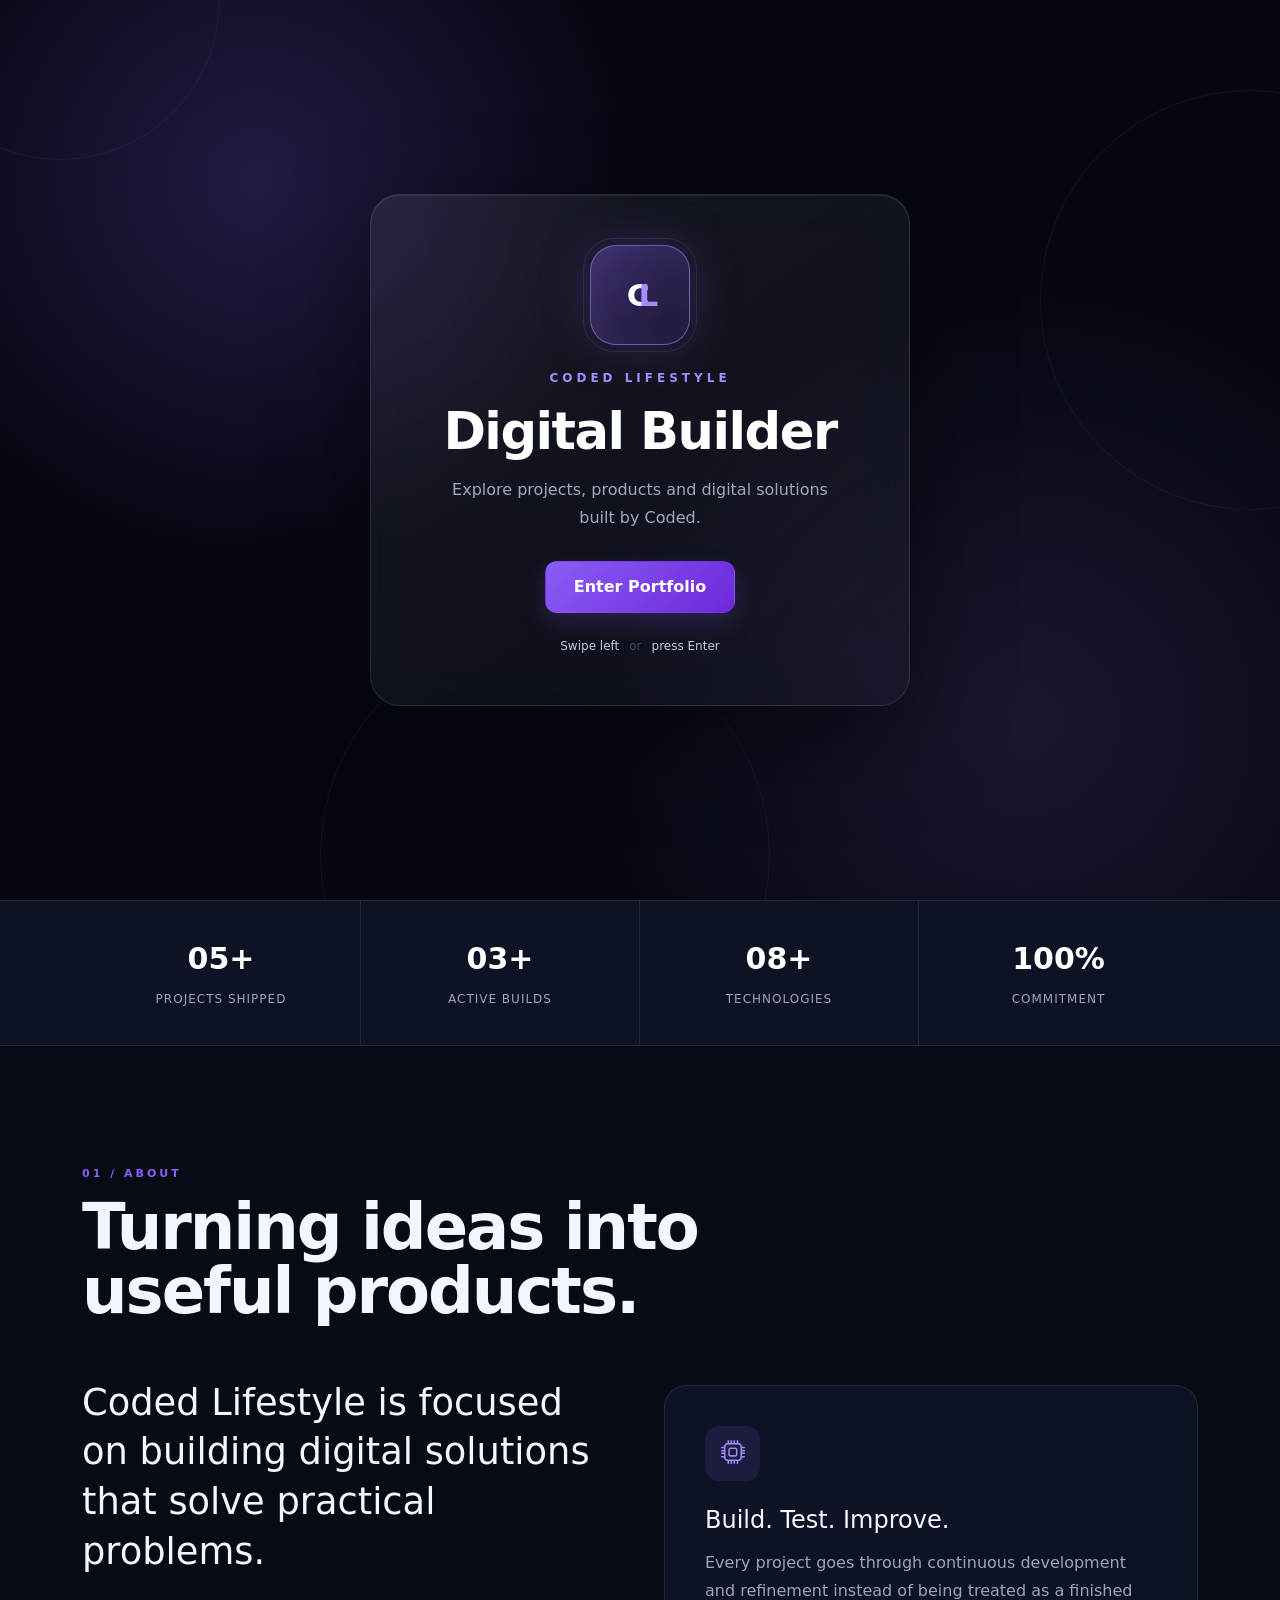
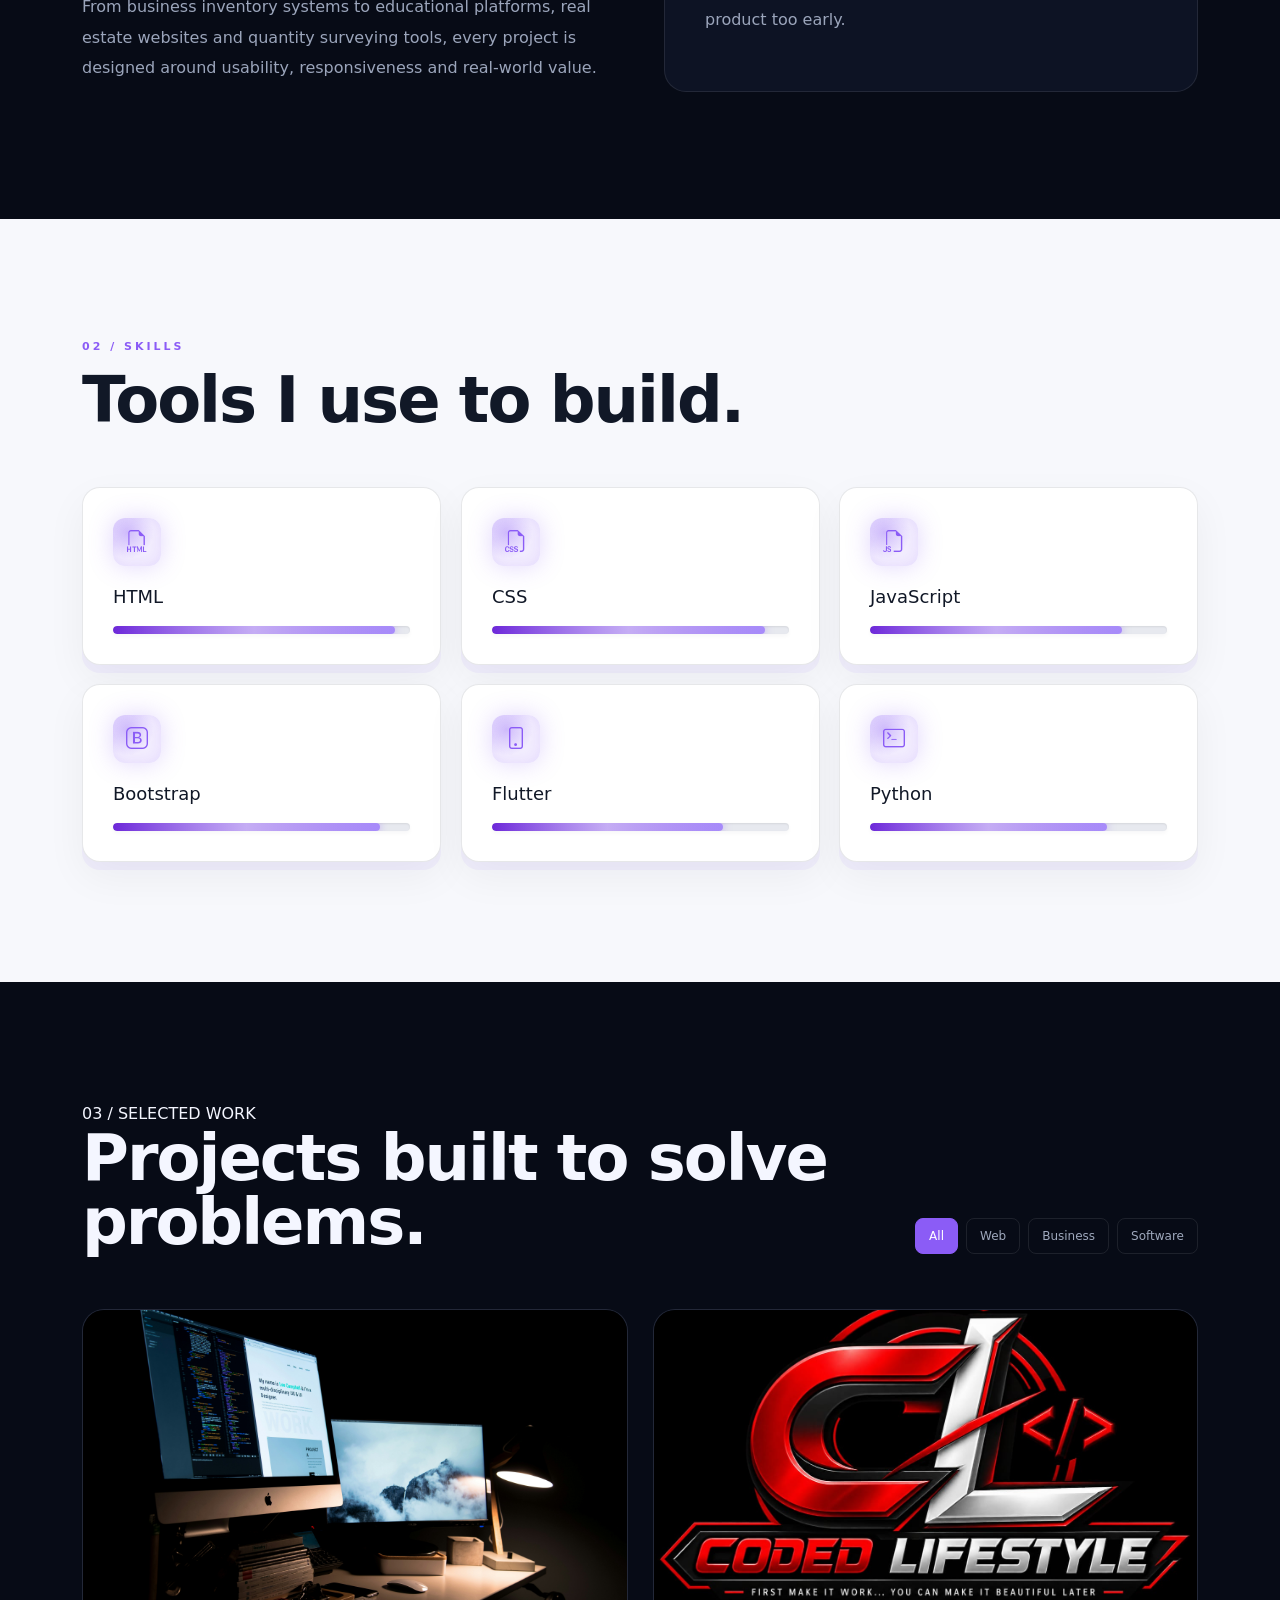
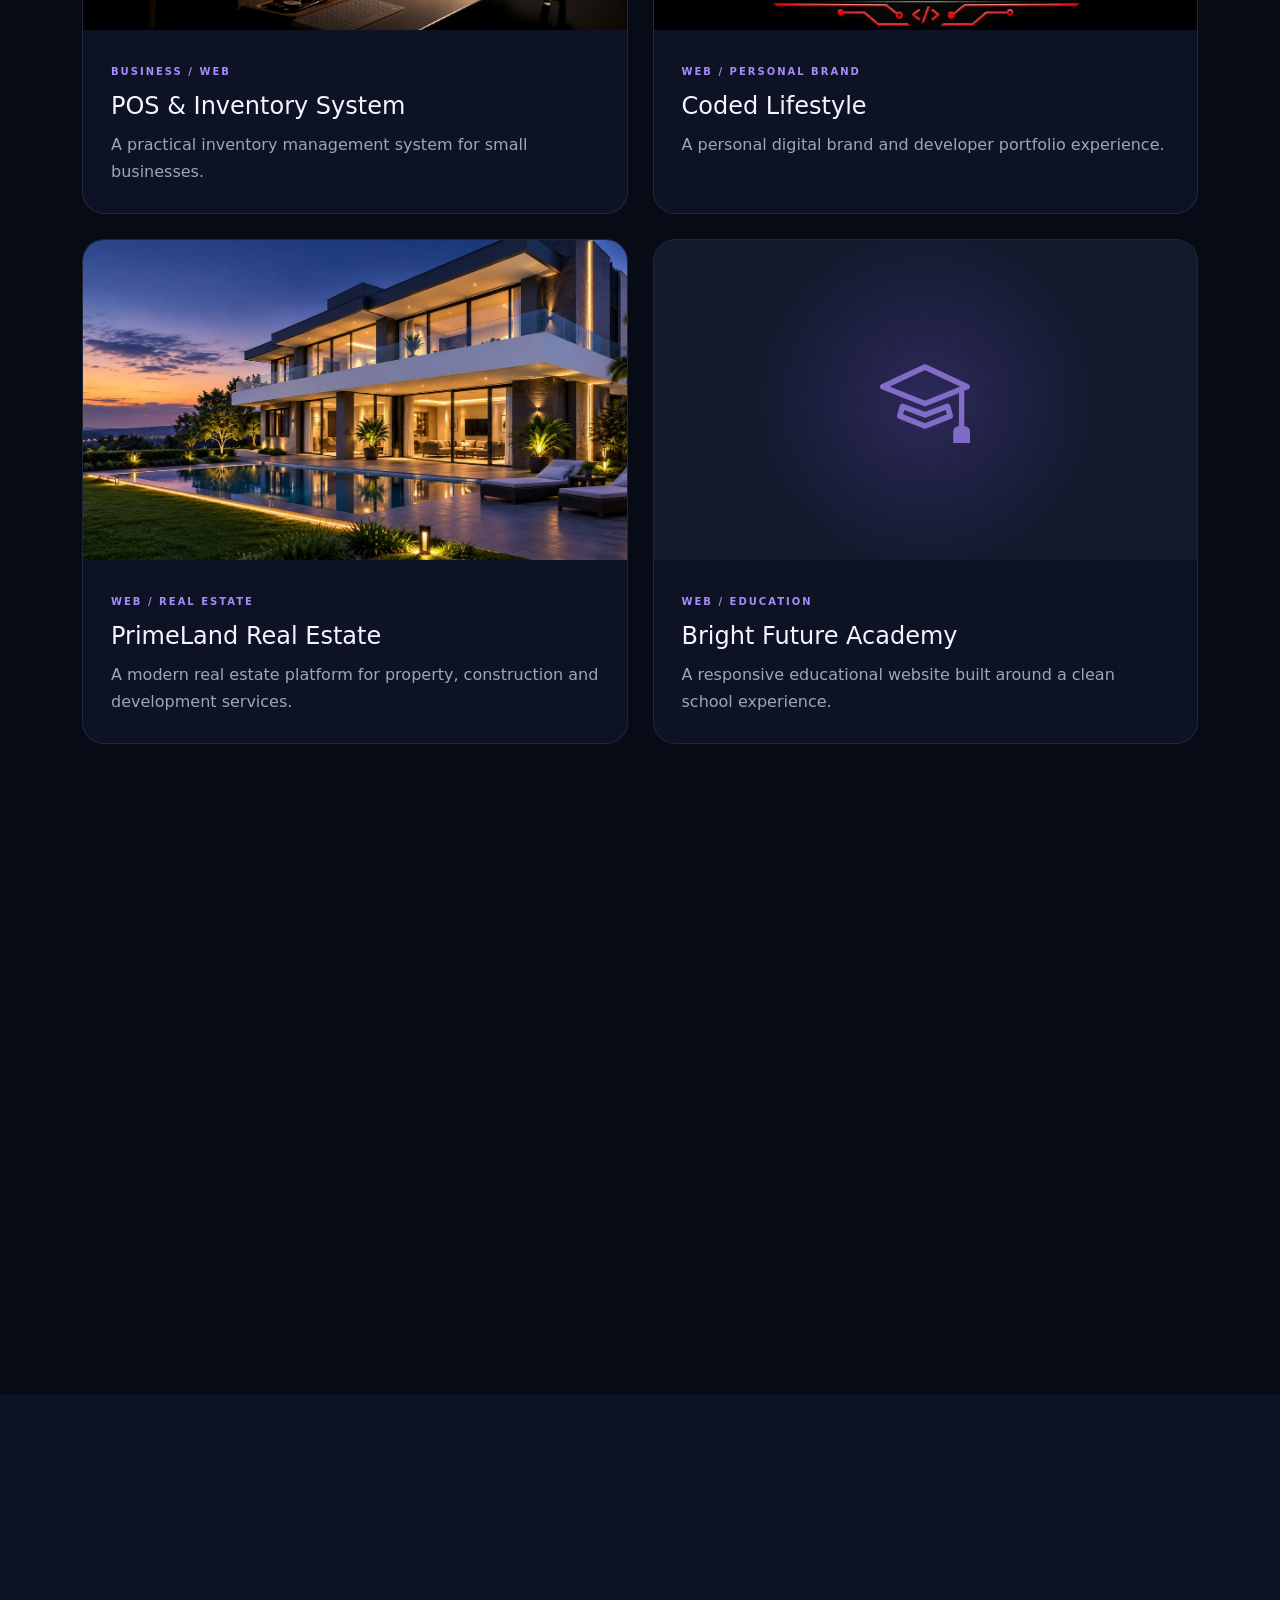
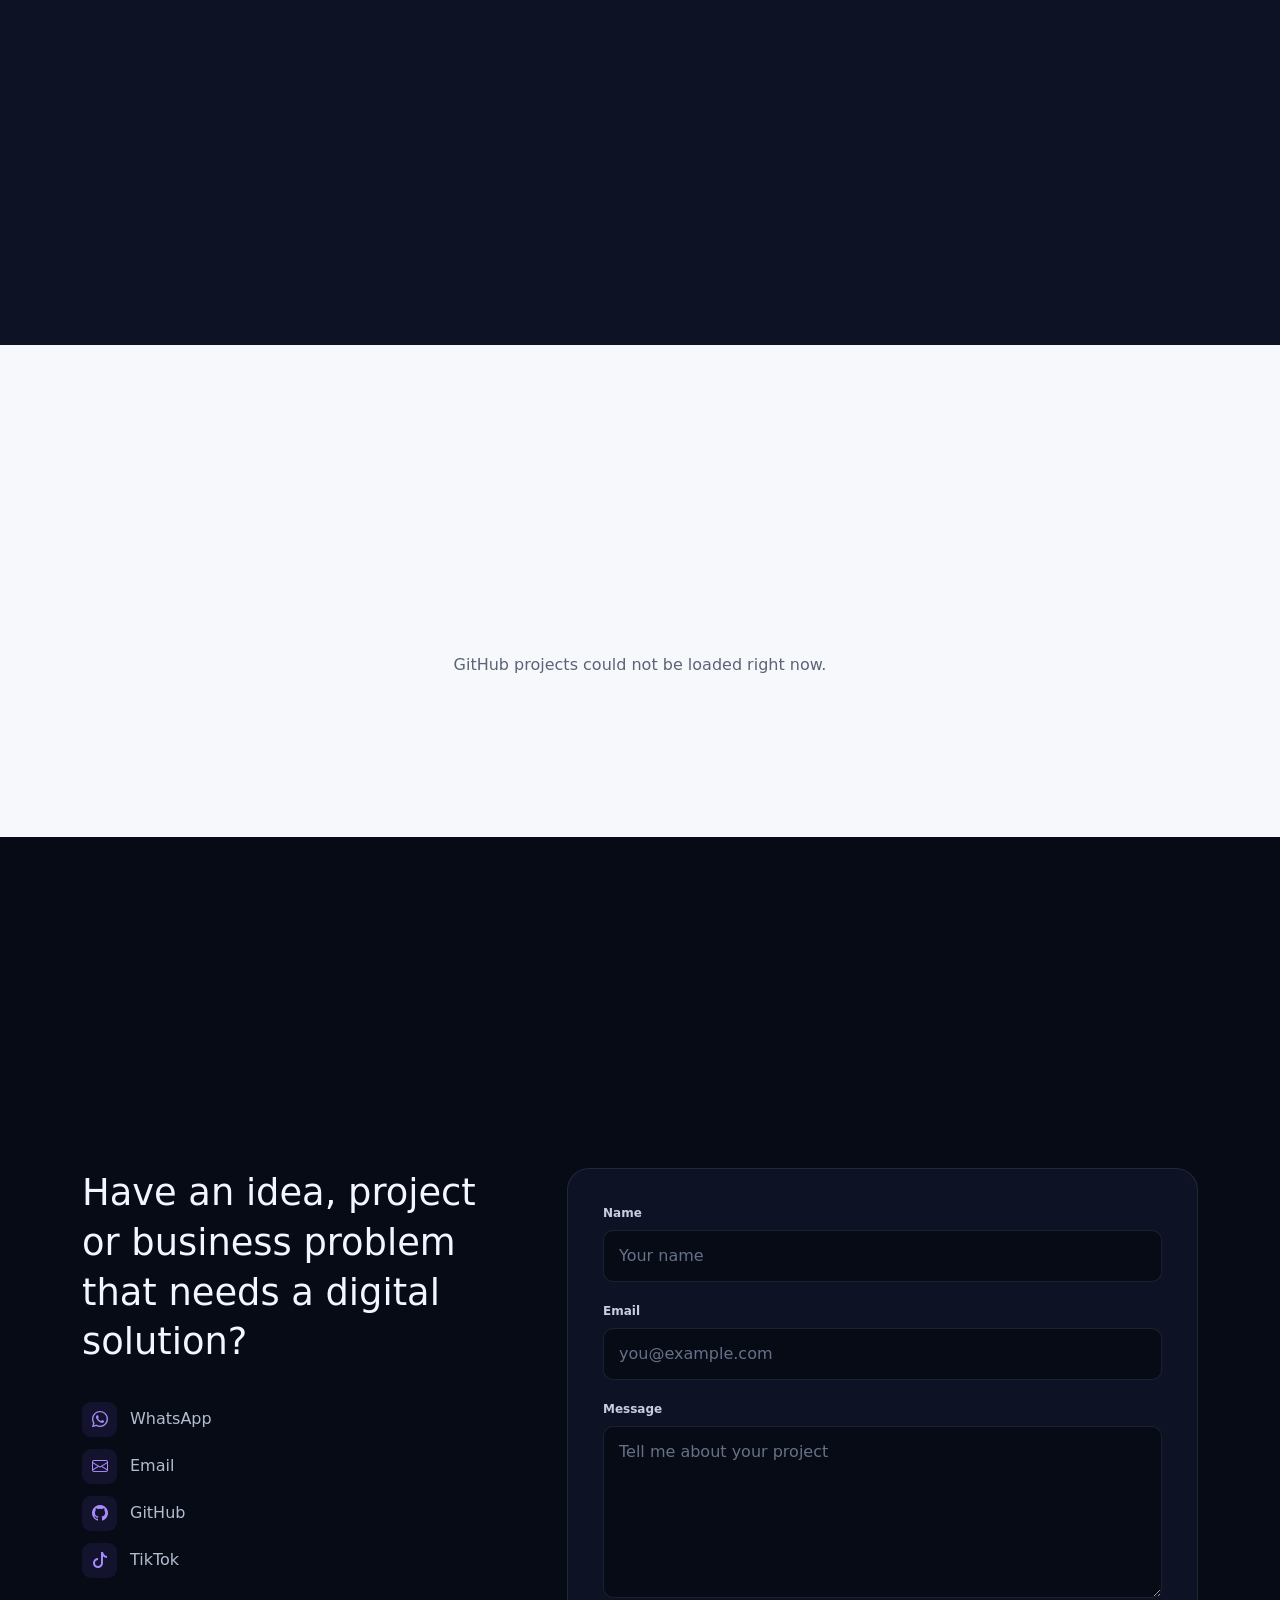
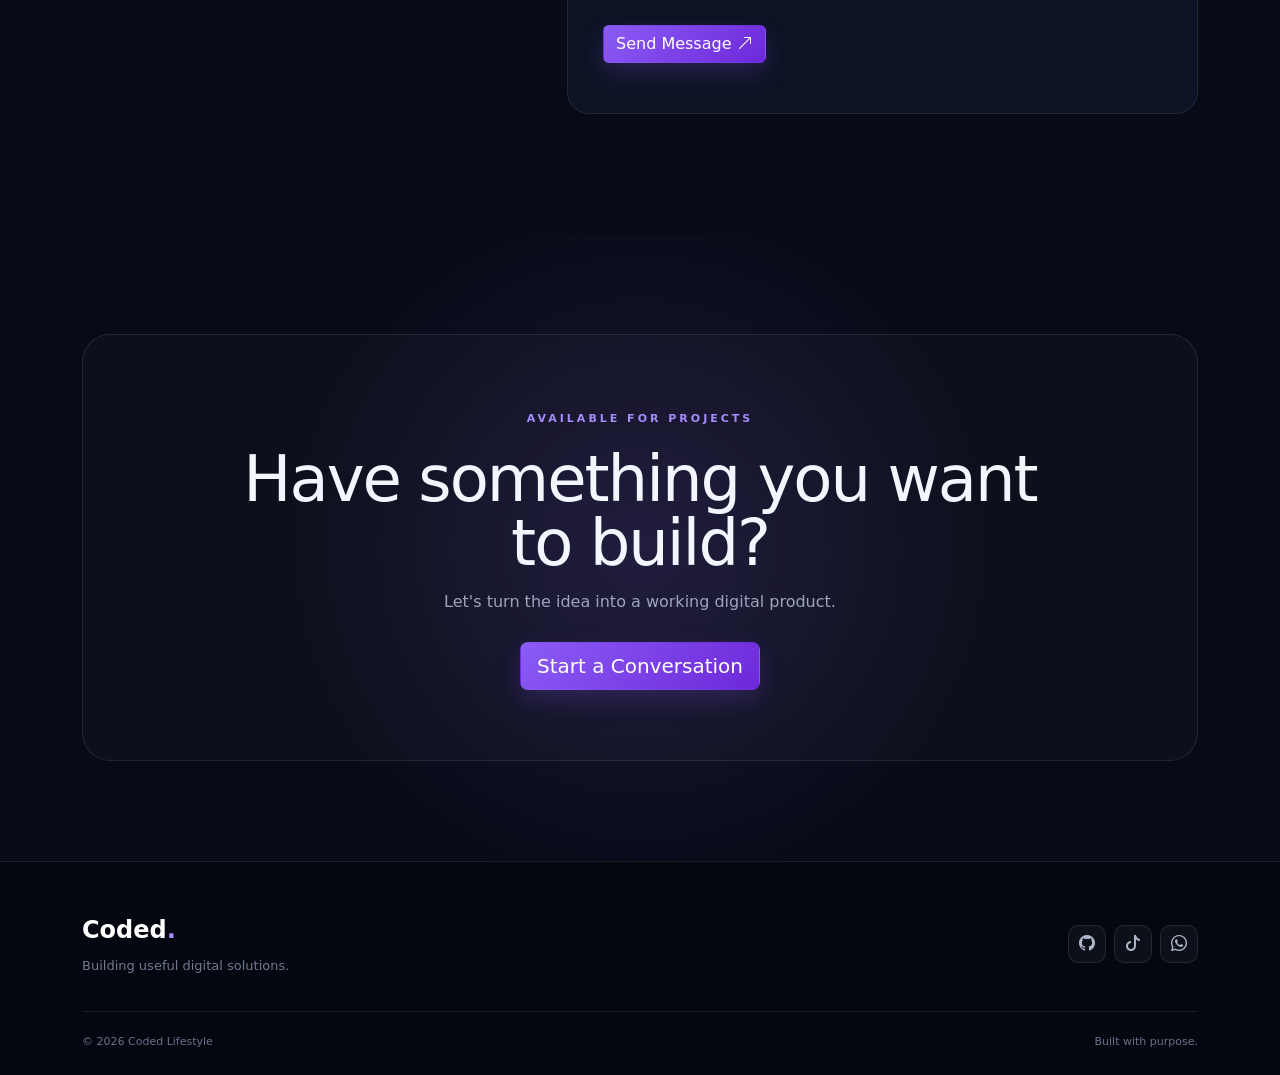
==== commit dde6a60a: "Add files via upload" ====
--- a/index.html
+++ b/index.html
@@ -372,69 +372,69 @@
                     <h2>Tools I use to build.</h2>
                 </div>
 
-                <div class="skills-grid">
-
-                    <div class="skill-card reveal">
-                        <div class="skill-icon">
-                            <i class="bi bi-filetype-html"></i>
-                        </div>
-                        <h3>HTML</h3>
-                        <div class="skill-progress">
-                            <span style="width: 95%"></span>
-                        </div>
-                    </div>
-
-                    <div class="skill-card reveal">
-                        <div class="skill-icon">
-                            <i class="bi bi-filetype-css"></i>
-                        </div>
-                        <h3>CSS</h3>
-                        <div class="skill-progress">
-                            <span style="width: 92%"></span>
-                        </div>
-                    </div>
-
-                    <div class="skill-card reveal">
-                        <div class="skill-icon">
-                            <i class="bi bi-filetype-js"></i>
-                        </div>
-                        <h3>JavaScript</h3>
-                        <div class="skill-progress">
-                            <span style="width: 85%"></span>
-                        </div>
-                    </div>
-
-                    <div class="skill-card reveal">
-                        <div class="skill-icon">
-                            <i class="bi bi-bootstrap"></i>
-                        </div>
-                        <h3>Bootstrap</h3>
-                        <div class="skill-progress">
-                            <span style="width: 90%"></span>
-                        </div>
-                    </div>
-
-                    <div class="skill-card reveal">
-                        <div class="skill-icon">
-                            <i class="bi bi-phone"></i>
-                        </div>
-                        <h3>Flutter</h3>
-                        <div class="skill-progress">
-                            <span style="width: 78%"></span>
-                        </div>
-                    </div>
-
-                    <div class="skill-card reveal">
-                        <div class="skill-icon">
-                            <i class="bi bi-terminal"></i>
-                        </div>
-                        <h3>Python</h3>
-                        <div class="skill-progress">
-                            <span style="width: 80%"></span>
-                        </div>
-                    </div>
-
-                </div>
+                 <div class="skills-grid">
+
+                     <div class="skill-card reveal">
+                         <div class="skill-icon">
+                             <i class="bi bi-filetype-html"></i>
+                         </div>
+                         <h3>HTML</h3>
+                         <div class="skill-progress">
+                             <span data-width="95%"></span>
+                         </div>
+                     </div>
+
+                     <div class="skill-card reveal">
+                         <div class="skill-icon">
+                             <i class="bi bi-filetype-css"></i>
+                         </div>
+                         <h3>CSS</h3>
+                         <div class="skill-progress">
+                             <span data-width="92%"></span>
+                         </div>
+                     </div>
+
+                     <div class="skill-card reveal">
+                         <div class="skill-icon">
+                             <i class="bi bi-filetype-js"></i>
+                         </div>
+                         <h3>JavaScript</h3>
+                         <div class="skill-progress">
+                             <span data-width="85%"></span>
+                         </div>
+                     </div>
+
+                     <div class="skill-card reveal">
+                         <div class="skill-icon">
+                             <i class="bi bi-bootstrap"></i>
+                         </div>
+                         <h3>Bootstrap</h3>
+                         <div class="skill-progress">
+                             <span data-width="90%"></span>
+                         </div>
+                     </div>
+
+                     <div class="skill-card reveal">
+                         <div class="skill-icon">
+                             <i class="bi bi-phone"></i>
+                         </div>
+                         <h3>Flutter</h3>
+                         <div class="skill-progress">
+                             <span data-width="78%"></span>
+                         </div>
+                     </div>
+
+                     <div class="skill-card reveal">
+                         <div class="skill-icon">
+                             <i class="bi bi-terminal"></i>
+                         </div>
+                         <h3>Python</h3>
+                         <div class="skill-progress">
+                             <span data-width="80%"></span>
+                         </div>
+                     </div>
+
+                 </div>
 
             </div>
 
@@ -630,17 +630,52 @@
                             </div>
                         </div>
 
-                        <div class="project-info">
-                            <span>Software / Quantity Surveying</span>
-                            <h3>QS Estimator</h3>
-                            <p>
-                                A quantity surveying tool for taking off,
-                                estimating and project costing workflows.
-                            </p>
-                        </div>
-                    </article>
-
-                </div>
+                     <div class="project-info">
+                             <span>Software / Quantity Surveying</span>
+                             <h3>QS Estimator</h3>
+                             <p>
+                                 A quantity surveying tool for taking off,
+                                 estimating and project costing workflows.
+                             </p>
+                         </div>
+                     </article>
+
+
+                     <article
+                         class="project-card reveal"
+                         data-category="web business"
+                     >
+                         <div class="project-media">
+
+                             <img
+                                 src="assets/images/royal-stay.jpg"
+                                 alt="Royal Stay Hotel and Resort"
+                             >
+
+                             <div class="project-overlay">
+                                 <a
+                                     href="https://royal-stay-guest-hotel-and-resorts.vercel.app/"
+                                     target="_blank"
+                                     rel="noopener noreferrer"
+                                     aria-label="Open Royal Stay Hotel and Resort"
+                                 >
+                                     <i class="bi bi-arrow-up-right"></i>
+                                 </a>
+                             </div>
+
+                         </div>
+
+                         <div class="project-info">
+                             <span>Web / Hospitality</span>
+                             <h3>Royal Stay Hotel & Resort</h3>
+                             <p>
+                                 A luxury hotel booking website with room
+                                 previews, amenities showcase and offers.
+                             </p>
+                         </div>
+                     </article>
+
+                 </div>
 
             </div>
 
--- a/portfolio.css
+++ b/portfolio.css
@@ -1061,9 +1061,13 @@
     grid-template-columns: repeat(3, 1fr);
 
     gap: 20px;
+
+    perspective: 1200px;
 }
 
 .skill-card {
+    position: relative;
+
     padding: 30px;
 
     background: #ffffff;
@@ -1072,7 +1076,83 @@
 
     border-radius: 18px;
 
-    box-shadow: 0 15px 40px rgba(17, 24, 39, 0.05);
+    box-shadow:
+        0 15px 40px rgba(17, 24, 39, 0.05),
+        0 8px 0 rgba(139, 92, 246, 0.06);
+
+    transform-style: preserve-3d;
+
+    transition:
+        transform 0.45s cubic-bezier(0.23, 1, 0.33, 1),
+        box-shadow 0.45s ease,
+        border-color 0.45s ease;
+
+    will-change: transform, box-shadow;
+
+    animation: skillFloat 7s ease-in-out infinite;
+}
+
+@keyframes skillFloat {
+    0%,
+    100% {
+        transform: translateZ(0) rotateX(0deg) rotateY(0deg);
+    }
+
+    25% {
+        transform: translateZ(10px) rotateX(3deg) rotateY(-3deg);
+    }
+
+    50% {
+        transform: translateZ(20px) rotateX(0deg) rotateY(0deg) scale(1.02);
+    }
+
+    75% {
+        transform: translateZ(10px) rotateX(-3deg) rotateY(3deg);
+    }
+}
+
+.skill-card.reveal:not(.visible) {
+    animation: none;
+}
+
+.skill-card:hover {
+    transform: translateY(-10px) rotateX(12deg) rotateY(-12deg) scale(1.04) !important;
+
+    box-shadow:
+        0 35px 70px rgba(139, 92, 246, 0.3),
+        0 12px 0 rgba(139, 92, 246, 0.1);
+
+    border-color: rgba(139, 92, 246, 0.25);
+}
+
+.skill-card::before {
+    content: "";
+
+    position: absolute;
+
+    inset: -3px;
+
+    border-radius: 20px;
+
+    opacity: 0;
+
+    background:
+        linear-gradient(
+            135deg,
+            var(--primary),
+            var(--primary-dark),
+            var(--primary-2)
+        );
+
+    filter: blur(12px);
+
+    transition: opacity 0.45s ease;
+
+    z-index: -1;
+}
+
+.skill-card:hover::before {
+    opacity: 0.55;
 }
 
 .skill-icon {
@@ -1087,11 +1167,84 @@
 
     border-radius: 12px;
 
-    background: rgba(139, 92, 246, 0.1);
+    background:
+        radial-gradient(
+            circle at 30% 30%,
+            rgba(139, 92, 246, 0.35),
+            transparent 55%
+        ),
+        rgba(139, 92, 246, 0.1);
 
     color: var(--primary);
 
     font-size: 22px;
+
+    transform-style: preserve-3d;
+
+    box-shadow:
+        0 0 25px rgba(139, 92, 246, 0.25),
+        inset 0 0 15px rgba(139, 92, 246, 0.15);
+
+    transition:
+        transform 0.5s ease,
+        box-shadow 0.5s ease;
+
+    animation: skillIconGlow 5s ease-in-out infinite;
+
+    will-change: transform, box-shadow;
+}
+
+@keyframes skillIconGlow {
+    0%,
+    100% {
+        box-shadow:
+            0 0 25px rgba(139, 92, 246, 0.25),
+            inset 0 0 15px rgba(139, 92, 246, 0.15);
+
+        filter: brightness(1);
+    }
+
+    50% {
+        box-shadow:
+            0 0 40px rgba(139, 92, 246, 0.45),
+            inset 0 0 25px rgba(139, 92, 246, 0.3);
+
+        filter: brightness(1.15);
+    }
+}
+
+.skill-card:hover .skill-icon {
+    animation: skillIconSpin 0.8s cubic-bezier(0.25, 0.4, 0.4, 1.4) forwards;
+
+    box-shadow:
+        0 0 45px rgba(139, 92, 246, 0.55),
+        inset 0 0 30px rgba(139, 92, 246, 0.4);
+}
+
+@keyframes skillIconSpin {
+    0% {
+        transform: scale(1) rotateX(0deg) rotateY(0deg);
+    }
+
+    20% {
+        transform: scale(1.2) rotateY(180deg) rotateX(15deg);
+    }
+
+    40% {
+        transform: scale(1.3) rotateY(360deg) rotateX(25deg);
+    }
+
+    60% {
+        transform: scale(1.25) rotateY(540deg) rotateX(15deg);
+    }
+
+    80% {
+        transform: scale(1.15) rotateY(720deg) rotateX(5deg);
+    }
+
+    100% {
+        transform: scale(1.1) rotateY(720deg) rotateX(0deg);
+    }
 }
 
 .skill-card h3 {
@@ -1101,17 +1254,25 @@
 }
 
 .skill-progress {
-    height: 5px;
+    height: 8px;
 
     overflow: hidden;
 
     background: #e7e9ef;
 
     border-radius: 10px;
+
+    box-shadow:
+        inset 0 1px 2px rgba(0, 0, 0, 0.08),
+        0 2px 4px rgba(17, 24, 39, 0.04);
 }
 
 .skill-progress span {
+    position: relative;
+
     display: block;
+
+    width: 0;
 
     height: 100%;
 
@@ -1122,6 +1283,45 @@
         var(--primary-dark),
         var(--primary-2)
     );
+
+    box-shadow: 0 0 8px rgba(139, 92, 246, 0.5);
+
+    transform: translateZ(4px);
+
+    transition: width 1.4s cubic-bezier(0.25, 0.8, 0.25, 1);
+
+    will-change: width;
+}
+
+.skill-progress span::after {
+    content: "";
+
+    position: absolute;
+
+    top: 0;
+    right: 0;
+    bottom: 0;
+    left: 0;
+
+    background:
+        linear-gradient(
+            90deg,
+            transparent,
+            rgba(255, 255, 255, 0.5),
+            transparent
+        );
+
+    animation: skillShimmer 1.8s infinite;
+}
+
+@keyframes skillShimmer {
+    0% {
+        transform: translateX(-100%);
+    }
+
+    100% {
+        transform: translateX(200%);
+    }
 }
 
 
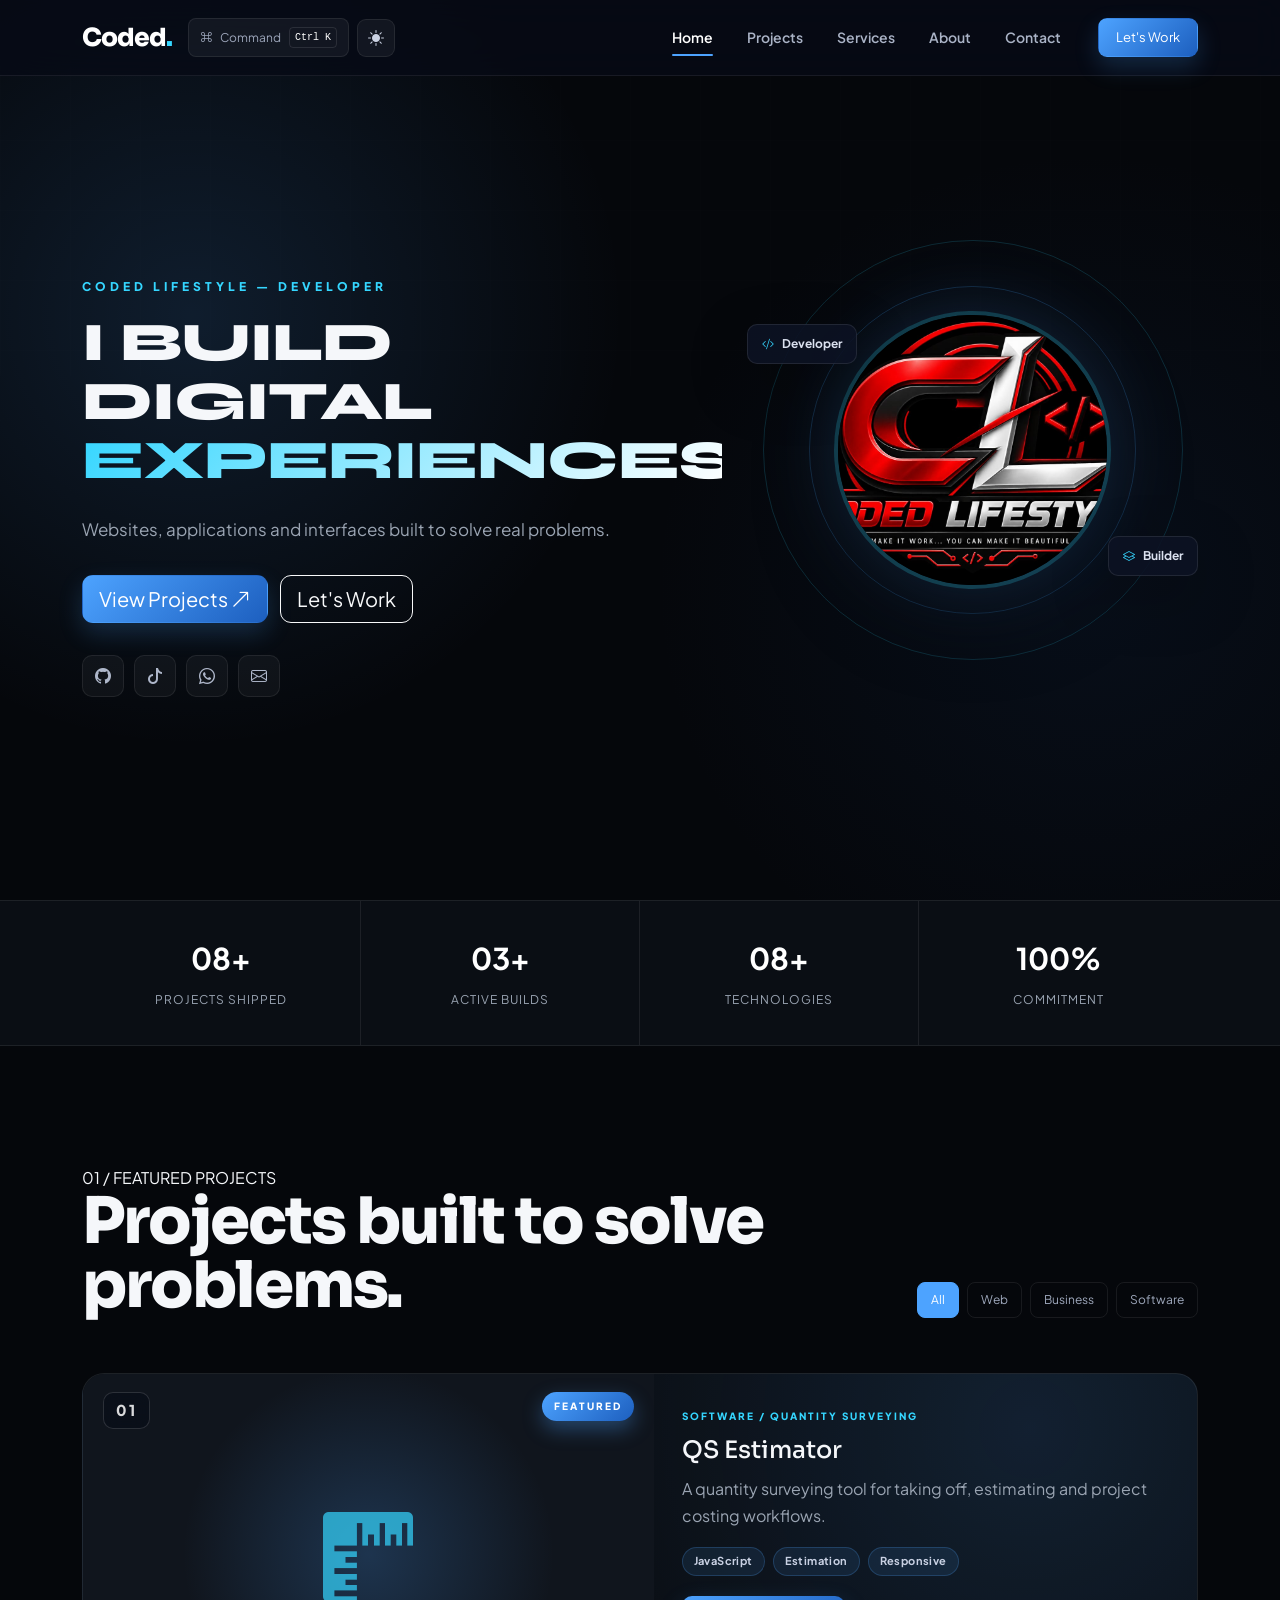
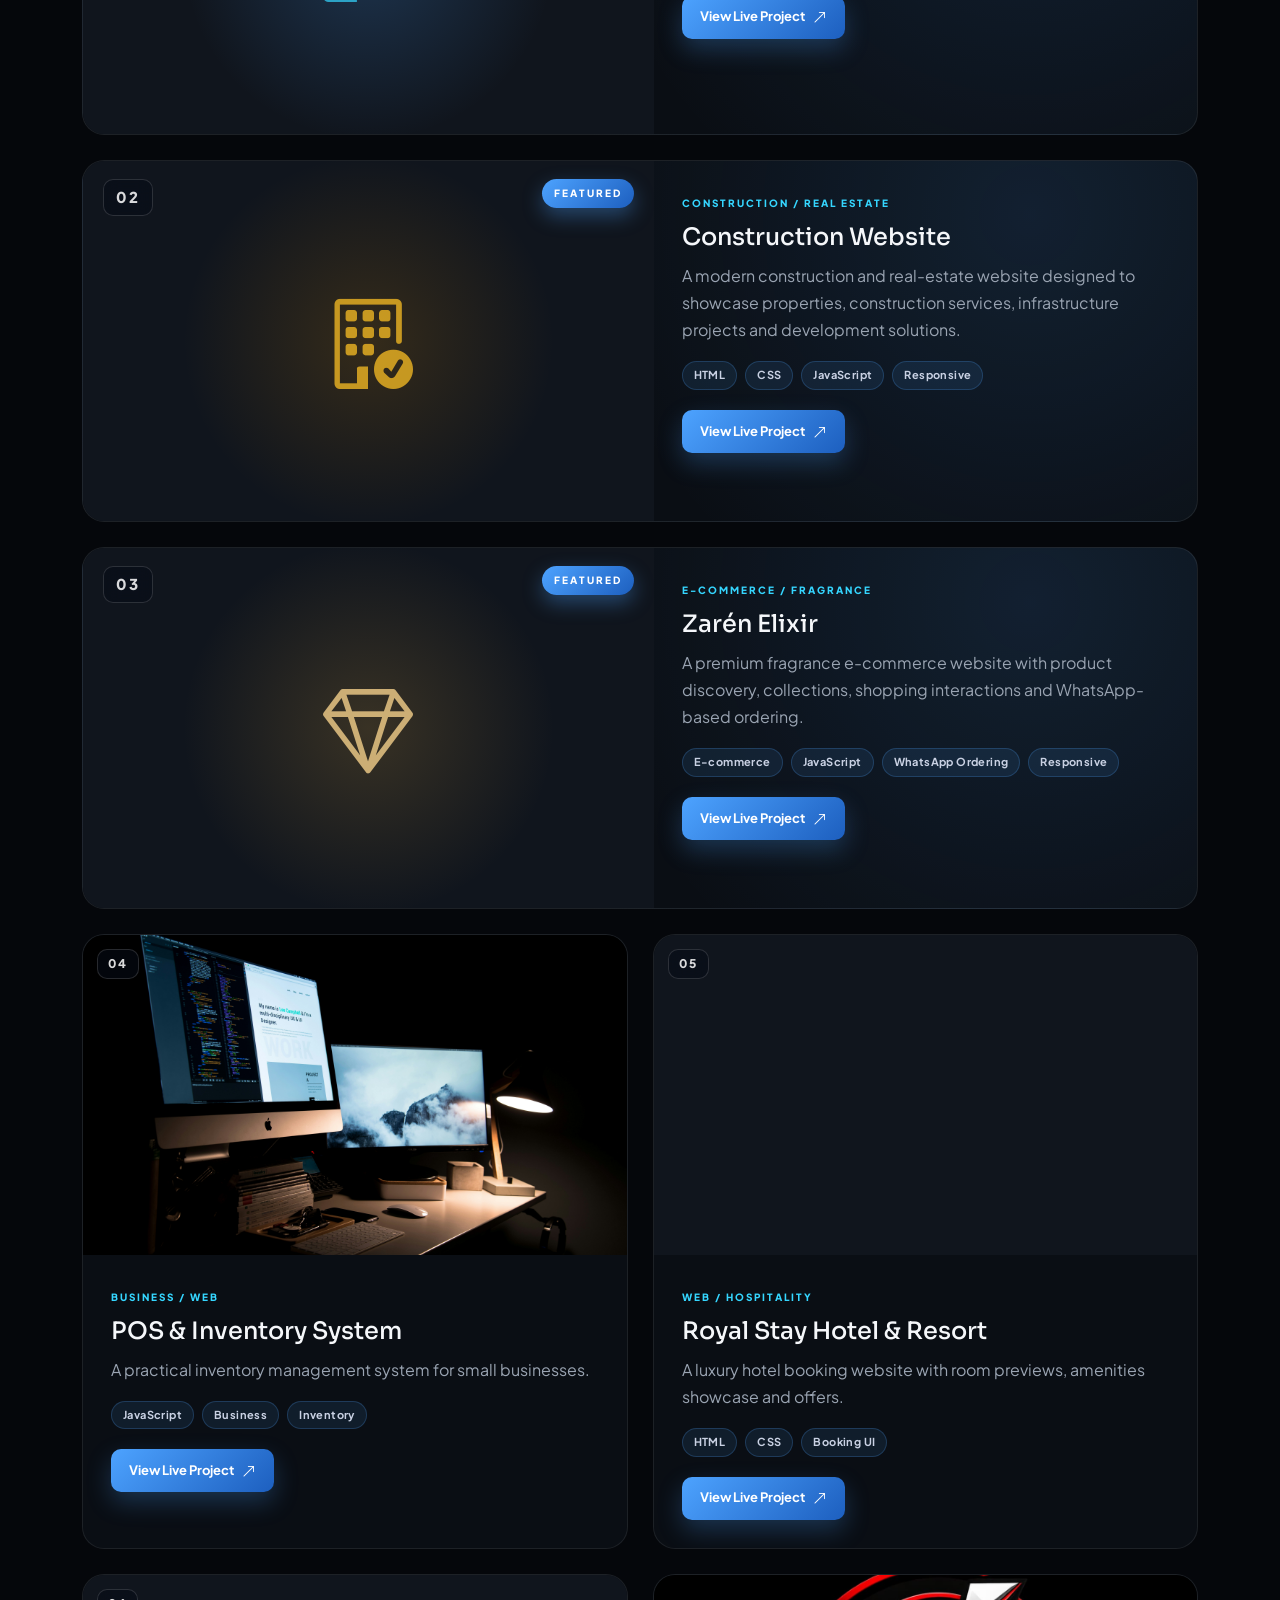
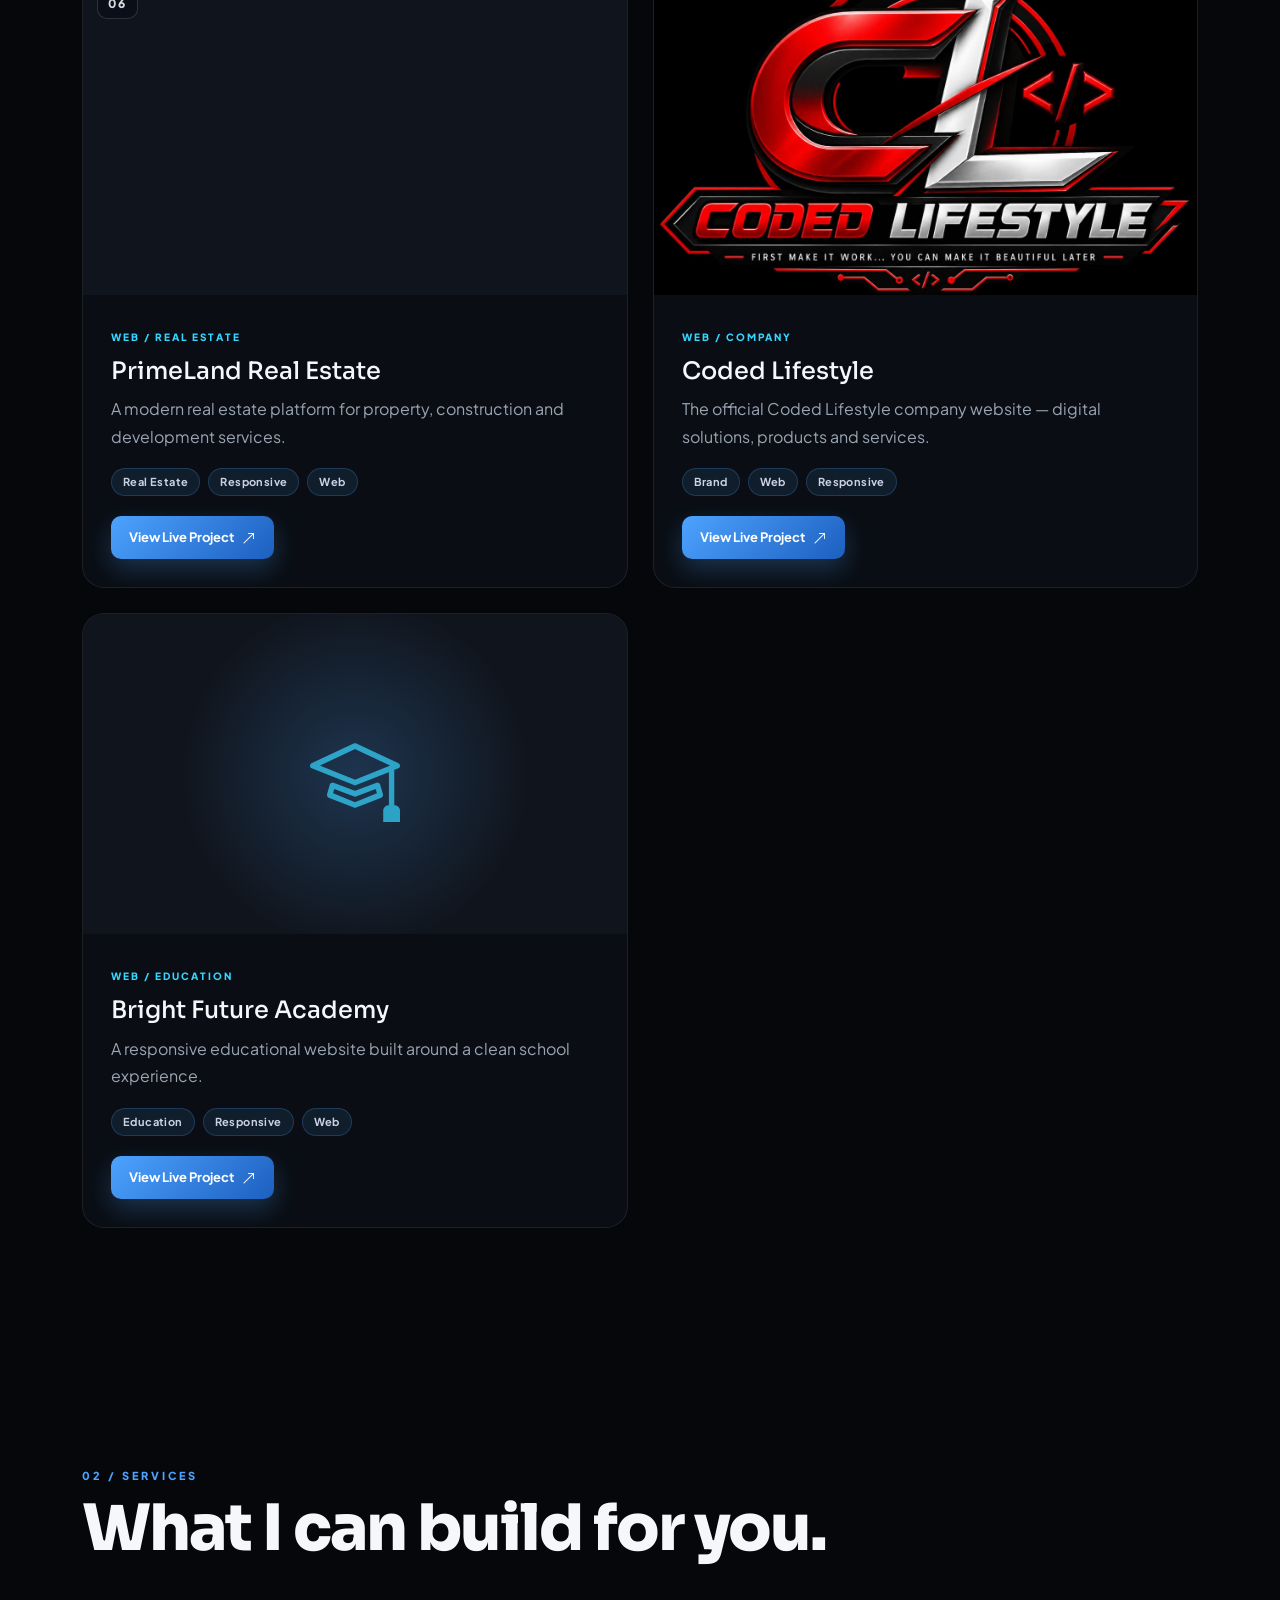
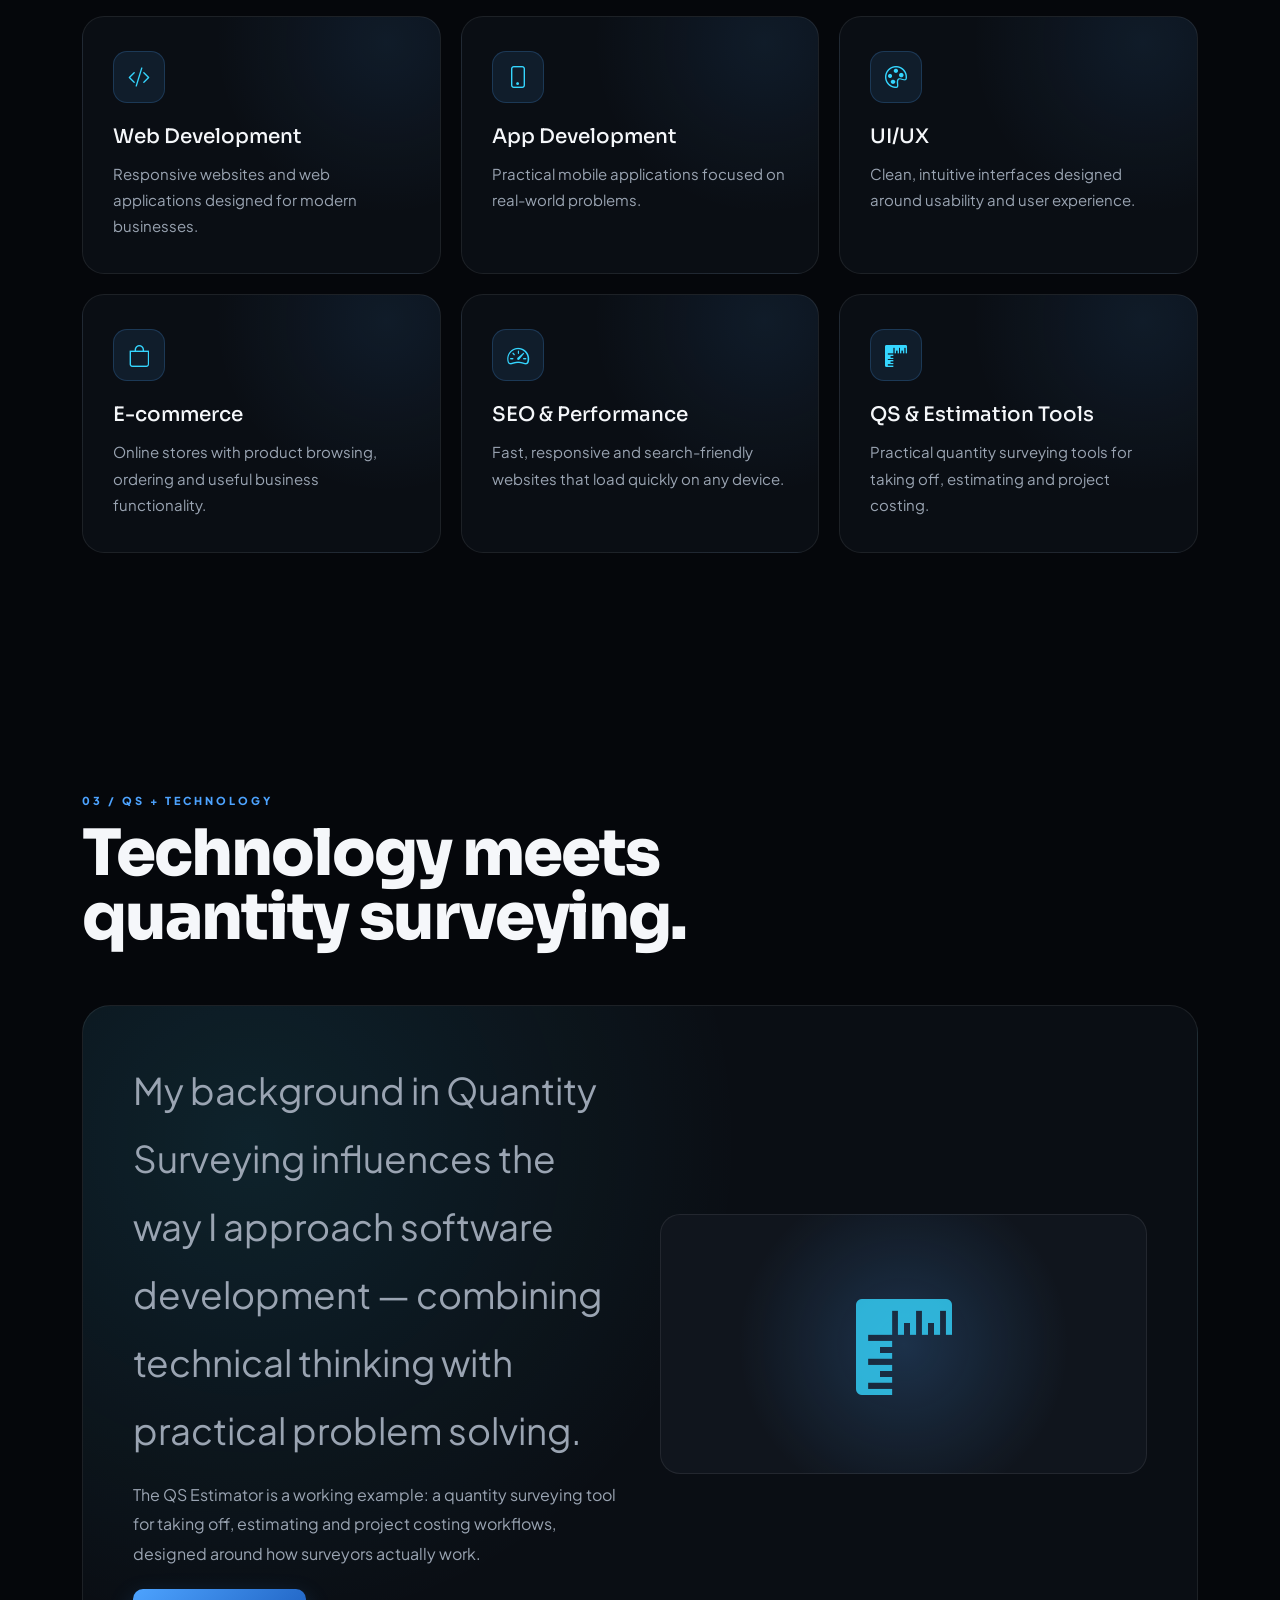
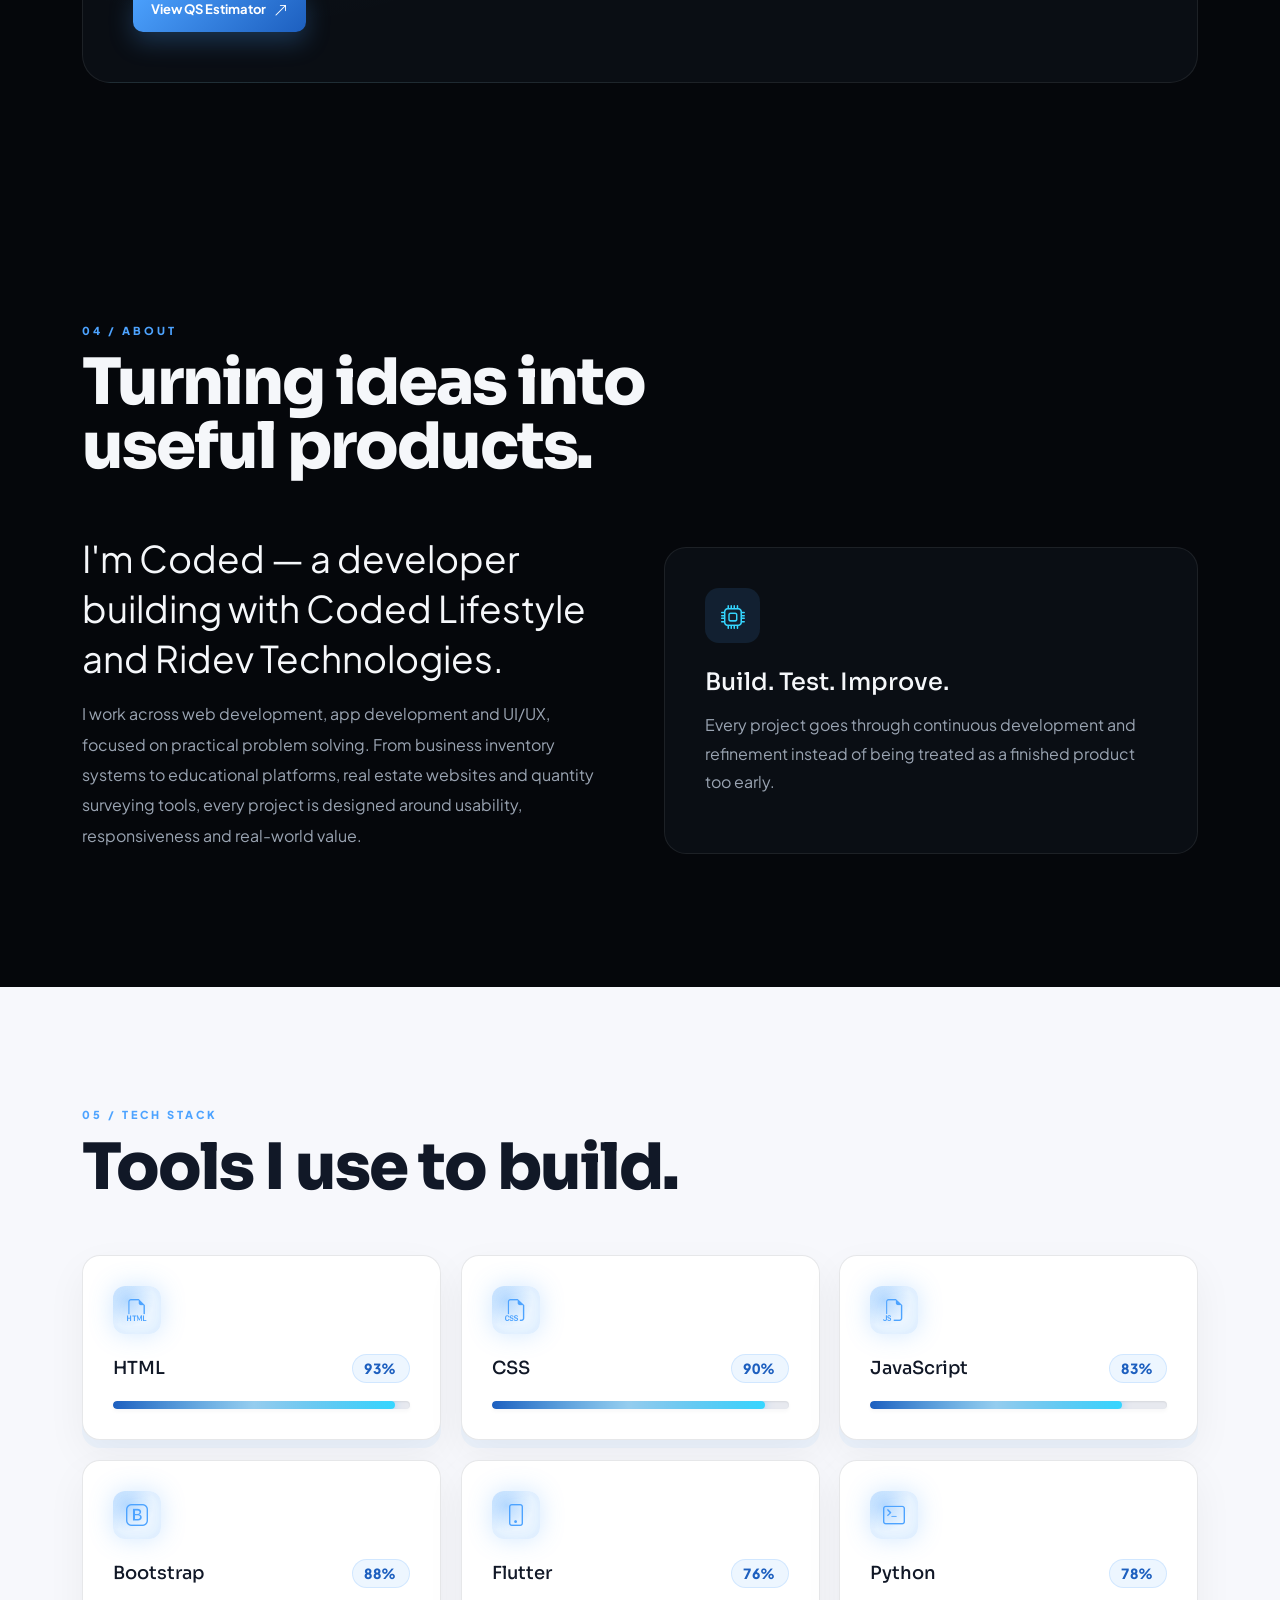
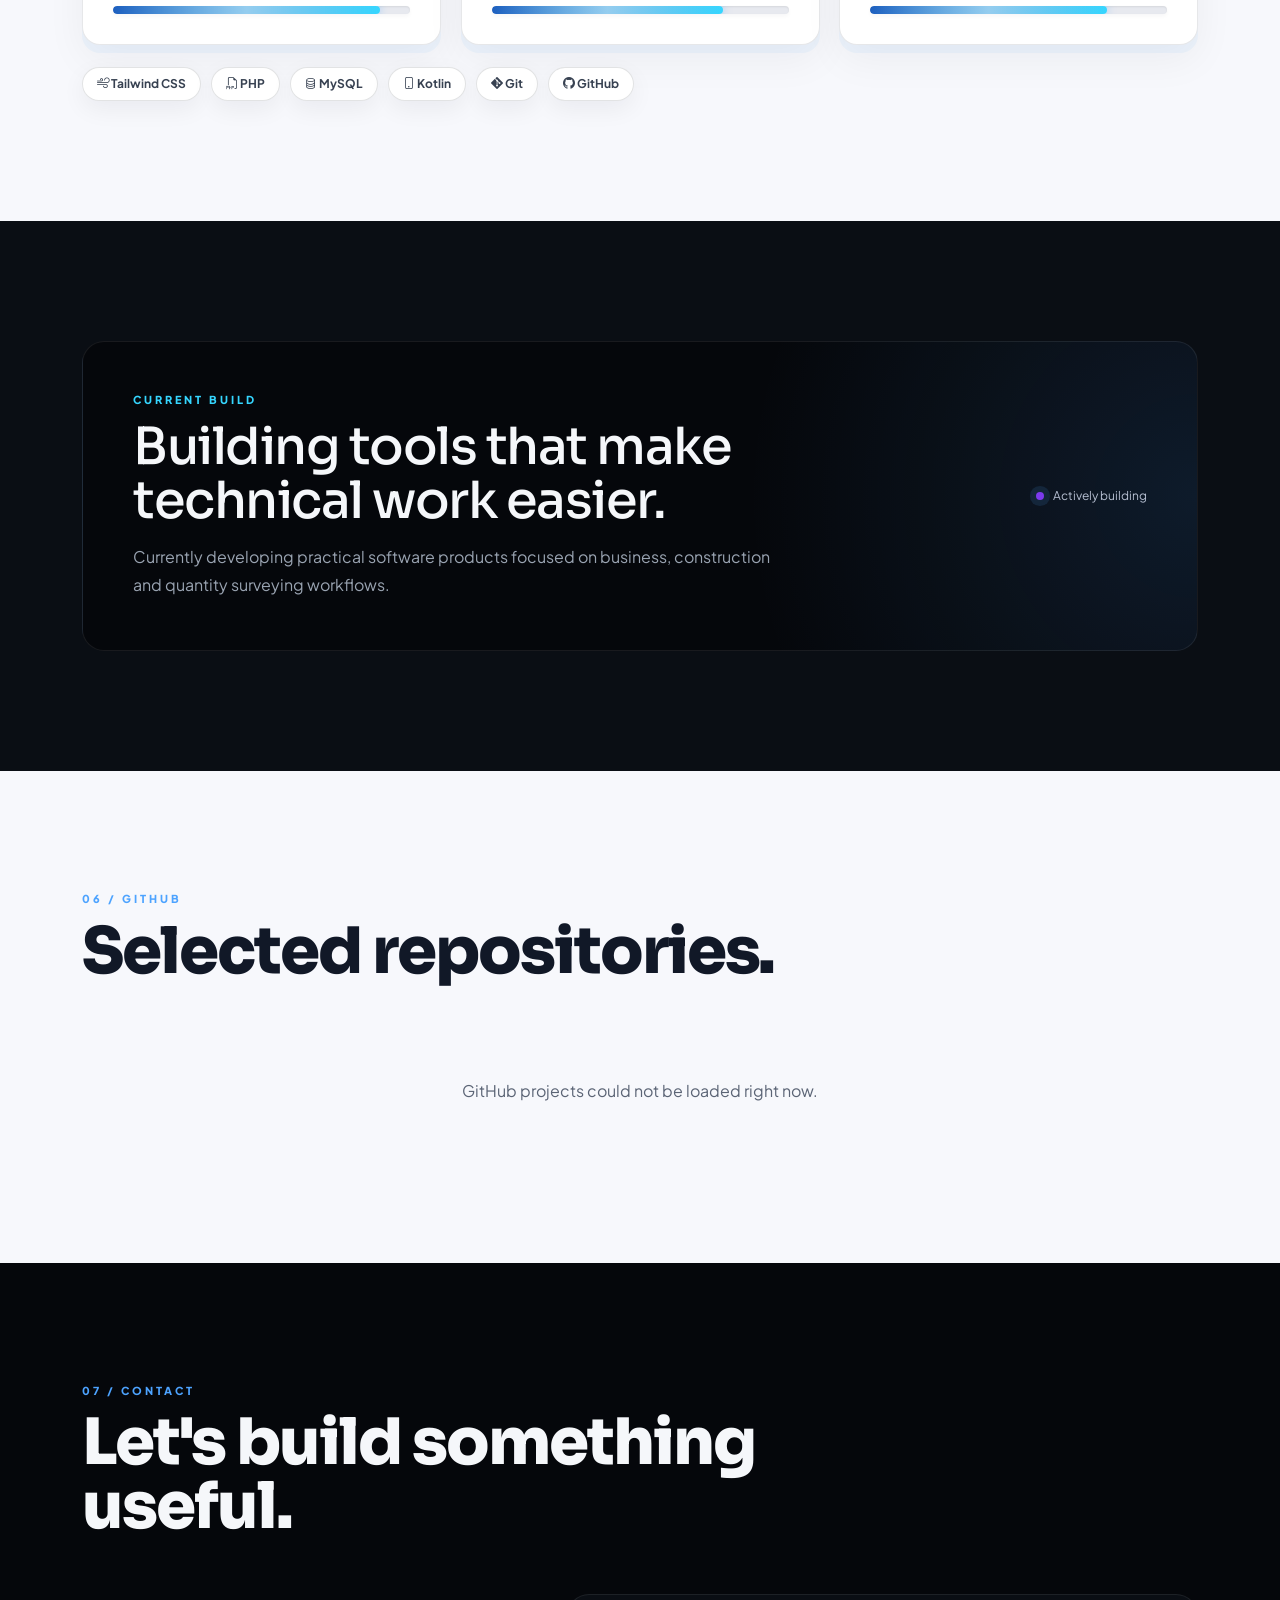
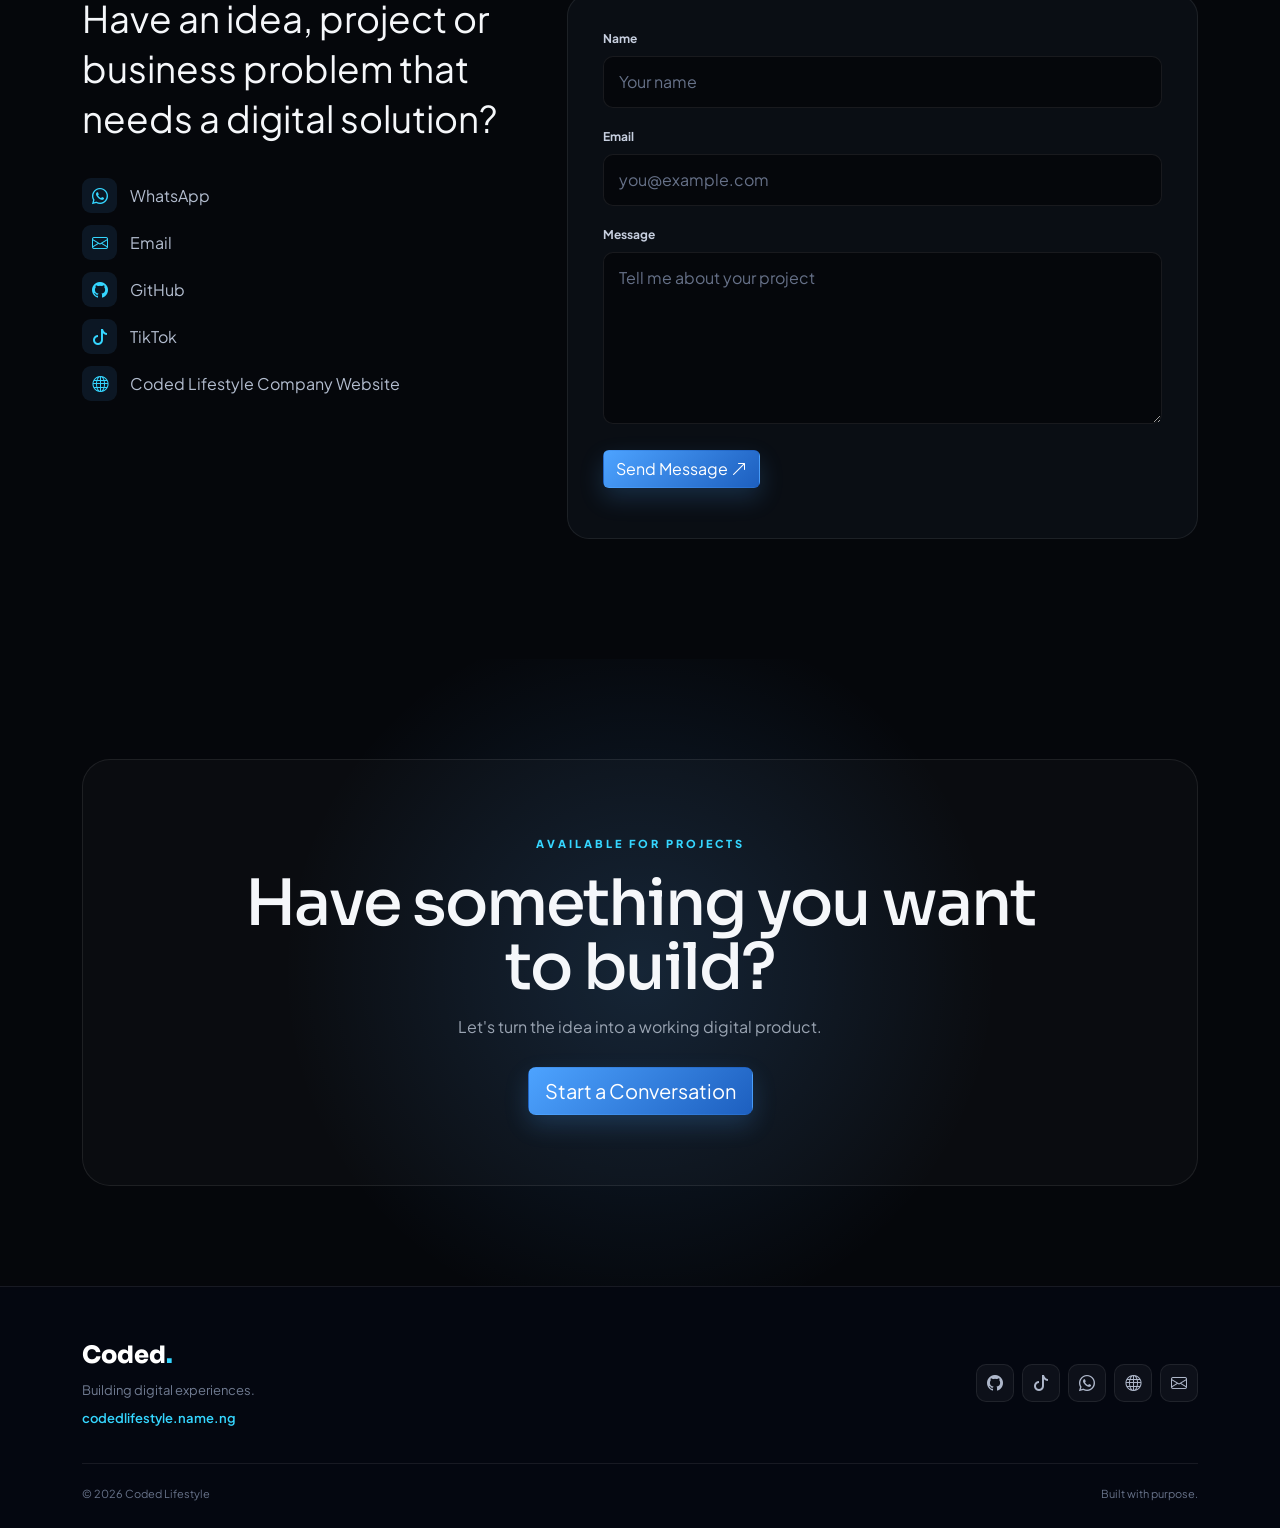
==== commit 05ff00ed: "Add files via upload" ====
--- a/index.html
+++ b/index.html
@@ -4,12 +4,25 @@
     <meta charset="UTF-8">
     <meta name="viewport" content="width=device-width, initial-scale=1.0">
 
-    <meta name="description" content="Coded Lifestyle - Digital solutions, web applications and software projects.">
-    <meta name="theme-color" content="#070b16">
-
-    <title>Coded Lifestyle | Digital Builder</title>
-
-    <link rel="icon" type="image/png" href="assets/images/favicon.png">
+    <meta name="description" content="Coded Lifestyle - Websites, applications and interfaces built to solve real problems.">
+    <meta name="theme-color" content="#05070B">
+
+    <title>Coded Lifestyle | I Build Digital Experiences</title>
+
+    <link rel="icon" type="image/png" href="assets/images/logo.png">
+    <link rel="apple-touch-icon" href="assets/images/logo.png">
+
+    <link rel="preconnect" href="https://fonts.googleapis.com">
+    <link rel="preconnect" href="https://fonts.gstatic.com" crossorigin>
+    <link
+        href="https://fonts.googleapis.com/css2?family=Plus+Jakarta+Sans:wght@400;500;600;700;800&family=Sora:wght@600;700;800&family=Syne:wght@600;700;800&display=swap"
+        rel="stylesheet"
+    >
+
+    <link
+        href="https://api.fontshare.com/v2/css?f[]=clash-display@500,600,700&display=swap"
+        rel="stylesheet"
+    >
 
     <link
         href="https://cdn.jsdelivr.net/npm/bootstrap@5.3.3/dist/css/bootstrap.min.css"
@@ -21,47 +34,52 @@
         href="https://cdn.jsdelivr.net/npm/bootstrap-icons@1.11.3/font/bootstrap-icons.min.css"
     >
 
-    <link rel="stylesheet" href="portfolio.css">
+   <link rel="stylesheet" href="portfolio.css">
+
+    <noscript>
+        <style>
+            .portfolio-lock { display: none !important; }
+            body.portfolio-locked { overflow: auto; }
+            .hero-anim { opacity: 1 !important; }
+            .reveal { opacity: 1 !important; transform: none !important; }
+        </style>
+    </noscript>
 </head>
 
 <body class="portfolio-locked">
 
-    <!-- LOCK SCREEN -->
-    <div id="portfolioLock" class="portfolio-lock" aria-hidden="false">
-        <div class="lock-background">
+    <!-- CINEMATIC INTRO -->
+    <div id="portfolioLock" class="portfolio-lock cinematic-intro" aria-hidden="false" role="dialog" aria-label="Coded Lifestyle intro">
+        <div class="lock-background" aria-hidden="true">
             <span></span>
             <span></span>
             <span></span>
             <span></span>
         </div>
 
-        <div class="lock-panel">
-            <div class="coded-logo" aria-label="Coded Lifestyle logo">
+        <div class="lock-panel intro-panel">
+            <div class="coded-logo intro-logo" aria-label="Coded Lifestyle logo">
                 <span>C</span>
                 <span>L</span>
             </div>
 
-            <div class="lock-brand">CODED LIFESTYLE</div>
-
-            <h1>Digital Builder</h1>
-
-            <p>
-                Explore projects, products and digital solutions built by Coded.
-            </p>
+            <div class="lock-brand intro-brand">CODED LIFESTYLE</div>
+            <div class="intro-tagline">DIGITAL EXPERIENCES</div>
+
+            <div class="intro-load-row">
+                <div class="intro-progress" role="progressbar" aria-label="Loading portfolio" aria-valuemin="0" aria-valuemax="100" aria-valuenow="0" id="introProgress">
+                    <span id="introProgressBar"></span>
+                </div>
+                <span class="intro-percent" id="introPercent">0%</span>
+            </div>
 
             <button
                 id="unlockButton"
-                class="btn btn-primary unlock-button"
+                class="intro-skip"
                 type="button"
             >
-                Enter Portfolio
+                Tap anywhere to enter
             </button>
-
-            <div class="lock-instruction">
-                <span>Swipe left</span>
-                <span class="instruction-divider">or</span>
-                <span>press Enter</span>
-            </div>
         </div>
     </div>
 
@@ -98,9 +116,8 @@
 
                 <button
                     class="navbar-toggler"
+                    id="navToggle"
                     type="button"
-                    data-bs-toggle="collapse"
-                    data-bs-target="#mainNav"
                     aria-controls="mainNav"
                     aria-expanded="false"
                     aria-label="Toggle navigation"
@@ -125,19 +142,15 @@
                     </li>
 
                     <li class="nav-item">
+                        <a class="nav-link" href="#work">Projects</a>
+                    </li>
+
+                    <li class="nav-item">
+                        <a class="nav-link" href="#services">Services</a>
+                    </li>
+
+                    <li class="nav-item">
                         <a class="nav-link" href="#about">About</a>
-                    </li>
-
-                    <li class="nav-item">
-                        <a class="nav-link" href="#work">Work</a>
-                    </li>
-
-                    <li class="nav-item">
-                        <a class="nav-link" href="#skills">Skills</a>
-                    </li>
-
-                    <li class="nav-item">
-                        <a class="nav-link" href="#github">GitHub</a>
                     </li>
 
                     <li class="nav-item">
@@ -146,7 +159,7 @@
 
                     <li class="nav-item ms-lg-3">
                         <a class="btn btn-primary nav-hire" href="#hire">
-                            Hire Me
+                            Let's Work
                         </a>
                     </li>
 
@@ -167,42 +180,38 @@
 
                     <div class="col-lg-7">
 
-                        <div class="hero-content reveal">
-                            <span class="hero-eyebrow">
-                                HELLO, I'M CODED
+                        <div class="hero-content">
+                            <span class="hero-eyebrow hero-anim">
+                                CODED LIFESTYLE — DEVELOPER
                             </span>
 
-                            <h1>
-                                Building digital
-                                <span>solutions</span>
-                                that work.
+                            <h1 class="hero-anim hero-anim-1">
+                                I BUILD DIGITAL
+                                <span>EXPERIENCES.</span>
                             </h1>
 
-                            <p>
-                                I design and build practical digital products,
-                                responsive websites and software solutions
-                                focused on real-world problems.
+                            <p class="hero-anim hero-anim-2">
+                                Websites, applications and interfaces built
+                                to solve real problems.
                             </p>
 
-                            <div class="hero-buttons">
+                            <div class="hero-buttons hero-anim hero-anim-3">
 
                                 <a href="#work" class="btn btn-primary btn-lg">
-                                    Explore My Work
-                                    <i class="bi bi-arrow-up-right"></i>
-                                </a>
-
-                                <a
-                                    href="https://wa.me/2349161330967"
-                                    target="_blank"
-                                    rel="noopener noreferrer"
+                                    View Projects
+                                    <i class="bi bi-arrow-up-right"></i>
+                                </a>
+
+                                <a
+                                    href="#contact"
                                     class="btn btn-outline-light btn-lg"
                                 >
-                                    Let's Talk
-                                </a>
-
-                            </div>
-
-                            <div class="hero-socials">
+                                    Let's Work
+                                </a>
+
+                            </div>
+
+                            <div class="hero-socials hero-anim hero-anim-5">
 
                                 <a
                                     href="https://github.com/coded00128"
@@ -246,7 +255,7 @@
 
                     <div class="col-lg-5">
 
-                        <div class="hero-visual reveal">
+                        <div class="hero-visual hero-anim hero-anim-4">
 
                             <div class="profile-orbit">
                                 <div class="orbit orbit-one"></div>
@@ -286,7 +295,7 @@
                 <div class="stats-grid">
 
                     <div class="stat-item">
-                        <strong>05+</strong>
+                        <strong>08+</strong>
                         <span>Projects Shipped</span>
                     </div>
 
@@ -311,136 +320,6 @@
         </section>
 
 
-        <!-- ABOUT -->
-        <section class="section section-dark" id="about">
-
-            <div class="container">
-
-                <div class="section-heading reveal">
-                    <span>01 / ABOUT</span>
-                    <h2>Turning ideas into useful products.</h2>
-                </div>
-
-                <div class="row g-5 align-items-center">
-
-                    <div class="col-lg-6 reveal">
-                        <p class="large-copy">
-                            Coded Lifestyle is focused on building digital
-                            solutions that solve practical problems.
-                        </p>
-
-                        <p>
-                            From business inventory systems to educational
-                            platforms, real estate websites and quantity
-                            surveying tools, every project is designed around
-                            usability, responsiveness and real-world value.
-                        </p>
-                    </div>
-
-                    <div class="col-lg-6 reveal">
-
-                        <div class="about-card">
-                            <div class="about-card-icon">
-                                <i class="bi bi-cpu"></i>
-                            </div>
-
-                            <h3>Build. Test. Improve.</h3>
-
-                            <p>
-                                Every project goes through continuous
-                                development and refinement instead of being
-                                treated as a finished product too early.
-                            </p>
-                        </div>
-
-                    </div>
-
-                </div>
-
-            </div>
-
-        </section>
-
-
-        <!-- SKILLS -->
-        <section class="section section-light" id="skills">
-
-            <div class="container">
-
-                <div class="section-heading reveal">
-                    <span>02 / SKILLS</span>
-                    <h2>Tools I use to build.</h2>
-                </div>
-
-                 <div class="skills-grid">
-
-                     <div class="skill-card reveal">
-                         <div class="skill-icon">
-                             <i class="bi bi-filetype-html"></i>
-                         </div>
-                         <h3>HTML</h3>
-                         <div class="skill-progress">
-                             <span data-width="95%"></span>
-                         </div>
-                     </div>
-
-                     <div class="skill-card reveal">
-                         <div class="skill-icon">
-                             <i class="bi bi-filetype-css"></i>
-                         </div>
-                         <h3>CSS</h3>
-                         <div class="skill-progress">
-                             <span data-width="92%"></span>
-                         </div>
-                     </div>
-
-                     <div class="skill-card reveal">
-                         <div class="skill-icon">
-                             <i class="bi bi-filetype-js"></i>
-                         </div>
-                         <h3>JavaScript</h3>
-                         <div class="skill-progress">
-                             <span data-width="85%"></span>
-                         </div>
-                     </div>
-
-                     <div class="skill-card reveal">
-                         <div class="skill-icon">
-                             <i class="bi bi-bootstrap"></i>
-                         </div>
-                         <h3>Bootstrap</h3>
-                         <div class="skill-progress">
-                             <span data-width="90%"></span>
-                         </div>
-                     </div>
-
-                     <div class="skill-card reveal">
-                         <div class="skill-icon">
-                             <i class="bi bi-phone"></i>
-                         </div>
-                         <h3>Flutter</h3>
-                         <div class="skill-progress">
-                             <span data-width="78%"></span>
-                         </div>
-                     </div>
-
-                     <div class="skill-card reveal">
-                         <div class="skill-icon">
-                             <i class="bi bi-terminal"></i>
-                         </div>
-                         <h3>Python</h3>
-                         <div class="skill-progress">
-                             <span data-width="80%"></span>
-                         </div>
-                     </div>
-
-                 </div>
-
-            </div>
-
-        </section>
-
-
         <!-- PROJECTS -->
         <section class="section section-dark" id="work">
 
@@ -449,7 +328,7 @@
                 <div class="section-heading d-flex justify-content-between align-items-end flex-wrap gap-4 reveal">
 
                     <div>
-                        <span>03 / SELECTED WORK</span>
+                        <span>01 / FEATURED PROJECTS</span>
                         <h2>Projects built to solve problems.</h2>
                     </div>
 
@@ -474,17 +353,172 @@
                 </div>
 
 
-                <div class="projects-grid">
-
+                <div class="projects-grid featured-grid">
+
+                    <!-- 01 / LARGE FEATURED -->
+                    <article
+                        class="project-card project-featured reveal"
+                        data-category="software business"
+                    >
+                        <div class="project-media project-icon-media project-featured-media">
+                            <i class="bi bi-rulers"></i>
+                            <span class="project-number">01</span>
+                            <span class="project-featured-badge">Featured</span>
+
+                            <div class="project-overlay">
+                                <a
+                                    href="https://qs-estimator-web.vercel.app"
+                                    target="_blank"
+                                    rel="noopener noreferrer"
+                                    aria-label="Open QS Estimator"
+                                >
+                                    <i class="bi bi-arrow-up-right"></i>
+                                </a>
+                            </div>
+                        </div>
+
+                        <div class="project-info">
+                            <span>Software / Quantity Surveying</span>
+                            <h3>QS Estimator</h3>
+                            <p>
+                                A quantity surveying tool for taking off,
+                                estimating and project costing workflows.
+                            </p>
+                            <div class="project-tags">
+                                <span>JavaScript</span>
+                                <span>Estimation</span>
+                                <span>Responsive</span>
+                            </div>
+                            <div class="project-actions">
+                                <a
+                                    href="https://qs-estimator-web.vercel.app"
+                                    target="_blank"
+                                    rel="noopener noreferrer"
+                                    class="project-live-btn"
+                                >
+                                    View Live Project
+                                    <i class="bi bi-arrow-up-right"></i>
+                                </a>
+                            </div>
+                        </div>
+                    </article>
+
+
+                    <!-- 02 / LARGE FEATURED -->
+                    <article
+                        class="project-card project-featured reveal"
+                        data-category="web business"
+                    >
+                        <div class="project-media project-icon-media project-featured-media project-construction-media">
+                            <i class="bi bi-building-check"></i>
+                            <span class="project-number">02</span>
+                            <span class="project-featured-badge">Featured</span>
+
+                            <div class="project-overlay">
+                                <a
+                                    href="https://construction-project-web.vercel.app"
+                                    target="_blank"
+                                    rel="noopener noreferrer"
+                                    aria-label="Open Construction Website"
+                                >
+                                    <i class="bi bi-arrow-up-right"></i>
+                                </a>
+                            </div>
+                        </div>
+
+                        <div class="project-info">
+                            <span>Construction / Real Estate</span>
+                            <h3>Construction Website</h3>
+                            <p>
+                                A modern construction and real-estate website designed
+                                to showcase properties, construction services,
+                                infrastructure projects and development solutions.
+                            </p>
+                            <div class="project-tags">
+                                <span>HTML</span>
+                                <span>CSS</span>
+                                <span>JavaScript</span>
+                                <span>Responsive</span>
+                            </div>
+                            <div class="project-actions">
+                                <a
+                                    href="https://construction-project-web.vercel.app"
+                                    target="_blank"
+                                    rel="noopener noreferrer"
+                                    class="project-live-btn"
+                                >
+                                    View Live Project
+                                    <i class="bi bi-arrow-up-right"></i>
+                                </a>
+                            </div>
+                        </div>
+                    </article>
+
+
+                    <!-- 03 / LARGE FEATURED -->
+                    <article
+                        class="project-card project-featured reveal"
+                        data-category="web business"
+                    >
+                        <div class="project-media project-icon-media project-featured-media project-zaren-media">
+                            <i class="bi bi-gem"></i>
+                            <span class="project-number">03</span>
+                            <span class="project-featured-badge">Featured</span>
+
+                            <div class="project-overlay">
+                                <a
+                                    href="https://zarene-8px1.vercel.app"
+                                    target="_blank"
+                                    rel="noopener noreferrer"
+                                    aria-label="Open Zarén Elixir"
+                                >
+                                    <i class="bi bi-arrow-up-right"></i>
+                                </a>
+                            </div>
+                        </div>
+
+                        <div class="project-info">
+                            <span>E-commerce / Fragrance</span>
+                            <h3>Zarén Elixir</h3>
+                            <p>
+                                A premium fragrance e-commerce website with product
+                                discovery, collections, shopping interactions and
+                                WhatsApp-based ordering.
+                            </p>
+                            <div class="project-tags">
+                                <span>E-commerce</span>
+                                <span>JavaScript</span>
+                                <span>WhatsApp Ordering</span>
+                                <span>Responsive</span>
+                            </div>
+                            <div class="project-actions">
+                                <a
+                                    href="https://zarene-8px1.vercel.app"
+                                    target="_blank"
+                                    rel="noopener noreferrer"
+                                    class="project-live-btn"
+                                >
+                                    View Live Project
+                                    <i class="bi bi-arrow-up-right"></i>
+                                </a>
+                            </div>
+                        </div>
+                    </article>
+
+
+                    <!-- 04 / SECONDARY -->
                     <article
                         class="project-card reveal"
                         data-category="business web"
                     >
                         <div class="project-media">
+                            <span class="project-number project-number-small">04</span>
 
                             <img
                                 src="assets/images/webdesign.jpg"
-                                alt="POS and Inventory System"
+                                alt="POS and Inventory System dashboard preview"
+                                loading="lazy"
+                                decoding="async"
                             >
 
                             <div class="project-overlay">
@@ -507,54 +541,94 @@
                                 A practical inventory management system for
                                 small businesses.
                             </p>
+                            <div class="project-tags">
+                                <span>JavaScript</span>
+                                <span>Business</span>
+                                <span>Inventory</span>
+                            </div>
+                            <div class="project-actions">
+                                <a
+                                    href="https://business-inventory-pddo.vercel.app/"
+                                    target="_blank"
+                                    rel="noopener noreferrer"
+                                    class="project-live-btn"
+                                >
+                                    View Live Project
+                                    <i class="bi bi-arrow-up-right"></i>
+                                </a>
+                            </div>
                         </div>
                     </article>
 
 
+                    <!-- 05 / SECONDARY -->
+                    <article
+                        class="project-card reveal"
+                        data-category="web business"
+                    >
+                        <div class="project-media">
+                            <span class="project-number project-number-small">05</span>
+
+                            <img
+                                src="assets/images/royal-stay.jpg"
+                                alt="Royal Stay Hotel and Resort website preview"
+                                loading="lazy"
+                                decoding="async"
+                            >
+
+                            <div class="project-overlay">
+                                <a
+                                    href="https://royal-stay-guest-hotel-and-resorts.vercel.app/"
+                                    target="_blank"
+                                    rel="noopener noreferrer"
+                                    aria-label="Open Royal Stay Hotel and Resort"
+                                >
+                                    <i class="bi bi-arrow-up-right"></i>
+                                </a>
+                            </div>
+
+                        </div>
+
+                        <div class="project-info">
+                            <span>Web / Hospitality</span>
+                            <h3>Royal Stay Hotel & Resort</h3>
+                            <p>
+                                A luxury hotel booking website with room
+                                previews, amenities showcase and offers.
+                            </p>
+                            <div class="project-tags">
+                                <span>HTML</span>
+                                <span>CSS</span>
+                                <span>Booking UI</span>
+                            </div>
+                            <div class="project-actions">
+                                <a
+                                    href="https://royal-stay-guest-hotel-and-resorts.vercel.app/"
+                                    target="_blank"
+                                    rel="noopener noreferrer"
+                                    class="project-live-btn"
+                                >
+                                    View Live Project
+                                    <i class="bi bi-arrow-up-right"></i>
+                                </a>
+                            </div>
+                        </div>
+                    </article>
+
+
+                    <!-- 06 / SECONDARY -->
                     <article
                         class="project-card reveal"
                         data-category="web"
                     >
                         <div class="project-media">
-
-                            <img
-                                src="assets/images/coded-lifestyle-bg.jpg"
-                                alt="Coded Lifestyle website"
-                            >
-
-                            <div class="project-overlay">
-                                <a
-                                    href="https://coded-lifestyle-5hkt.vercel.app"
-                                    target="_blank"
-                                    rel="noopener noreferrer"
-                                    aria-label="Open Coded Lifestyle"
-                                >
-                                    <i class="bi bi-arrow-up-right"></i>
-                                </a>
-                            </div>
-
-                        </div>
-
-                        <div class="project-info">
-                            <span>Web / Personal Brand</span>
-                            <h3>Coded Lifestyle</h3>
-                            <p>
-                                A personal digital brand and developer
-                                portfolio experience.
-                            </p>
-                        </div>
-                    </article>
-
-
-                    <article
-                        class="project-card reveal"
-                        data-category="web"
-                    >
-                        <div class="project-media">
+                            <span class="project-number project-number-small">06</span>
 
                             <img
                                 src="assets/images/primeland.jpeg"
-                                alt="PrimeLand Real Estate"
+                                alt="PrimeLand Real Estate website preview"
+                                loading="lazy"
+                                decoding="async"
                             >
 
                             <div class="project-overlay">
@@ -577,6 +651,75 @@
                                 A modern real estate platform for property,
                                 construction and development services.
                             </p>
+                            <div class="project-tags">
+                                <span>Real Estate</span>
+                                <span>Responsive</span>
+                                <span>Web</span>
+                            </div>
+                            <div class="project-actions">
+                                <a
+                                    href="https://prime-land-bnev.vercel.app"
+                                    target="_blank"
+                                    rel="noopener noreferrer"
+                                    class="project-live-btn"
+                                >
+                                    View Live Project
+                                    <i class="bi bi-arrow-up-right"></i>
+                                </a>
+                            </div>
+                        </div>
+                    </article>
+
+
+                    <article
+                        class="project-card reveal"
+                        data-category="web"
+                    >
+                        <div class="project-media">
+
+                            <img
+                                src="assets/images/coded-lifestyle-bg.jpg"
+                                alt="Coded Lifestyle company website preview"
+                                loading="lazy"
+                                decoding="async"
+                            >
+
+                            <div class="project-overlay">
+                                <a
+                                    href="https://codedlifestyle.name.ng"
+                                    target="_blank"
+                                    rel="noopener noreferrer"
+                                    aria-label="Open Coded Lifestyle"
+                                >
+                                    <i class="bi bi-arrow-up-right"></i>
+                                </a>
+                            </div>
+
+                        </div>
+
+                        <div class="project-info">
+                            <span>Web / Company</span>
+                            <h3>Coded Lifestyle</h3>
+                            <p>
+                                The official Coded Lifestyle company website —
+                                digital solutions, products and services.
+                            </p>
+                            <div class="project-tags">
+                                <span>Brand</span>
+                                <span>Web</span>
+                                <span>Responsive</span>
+                            </div>
+                            <div class="project-actions">
+                                <a
+                                    href="https://codedlifestyle.name.ng"
+                                    target="_blank"
+                                    rel="noopener noreferrer"
+                                    class="project-live-btn"
+                                >
+                                    View Live Project
+                                    <i class="bi bi-arrow-up-right"></i>
+                                </a>
+                            </div>
                         </div>
                     </article>
 
@@ -607,75 +750,321 @@
                                 A responsive educational website built around
                                 a clean school experience.
                             </p>
+                            <div class="project-tags">
+                                <span>Education</span>
+                                <span>Responsive</span>
+                                <span>Web</span>
+                            </div>
+                            <div class="project-actions">
+                                <a
+                                    href="https://bright-future-academy-rust.vercel.app"
+                                    target="_blank"
+                                    rel="noopener noreferrer"
+                                    class="project-live-btn"
+                                >
+                                    View Live Project
+                                    <i class="bi bi-arrow-up-right"></i>
+                                </a>
+                            </div>
                         </div>
                     </article>
 
-
-                    <article
-                        class="project-card reveal"
-                        data-category="software business"
-                    >
-                        <div class="project-media project-icon-media">
+                 </div>
+
+            </div>
+
+        </section>
+
+
+        <!-- SERVICES -->
+        <section class="section section-dark" id="services">
+
+            <div class="container">
+
+                <div class="section-heading reveal">
+                    <span>02 / SERVICES</span>
+                    <h2>What I can build for you.</h2>
+                </div>
+
+                <div class="services-grid">
+
+                    <div class="service-card reveal">
+                        <div class="service-icon">
+                            <i class="bi bi-code-slash"></i>
+                        </div>
+                        <h3>Web Development</h3>
+                        <p>
+                            Responsive websites and web applications
+                            designed for modern businesses.
+                        </p>
+                    </div>
+
+                    <div class="service-card reveal">
+                        <div class="service-icon">
+                            <i class="bi bi-phone"></i>
+                        </div>
+                        <h3>App Development</h3>
+                        <p>
+                            Practical mobile applications focused on
+                            real-world problems.
+                        </p>
+                    </div>
+
+                    <div class="service-card reveal">
+                        <div class="service-icon">
+                            <i class="bi bi-palette"></i>
+                        </div>
+                        <h3>UI/UX</h3>
+                        <p>
+                            Clean, intuitive interfaces designed around
+                            usability and user experience.
+                        </p>
+                    </div>
+
+                    <div class="service-card reveal">
+                        <div class="service-icon">
+                            <i class="bi bi-bag"></i>
+                        </div>
+                        <h3>E-commerce</h3>
+                        <p>
+                            Online stores with product browsing, ordering
+                            and useful business functionality.
+                        </p>
+                    </div>
+
+                    <div class="service-card reveal">
+                        <div class="service-icon">
+                            <i class="bi bi-speedometer2"></i>
+                        </div>
+                        <h3>SEO &amp; Performance</h3>
+                        <p>
+                            Fast, responsive and search-friendly websites
+                            that load quickly on any device.
+                        </p>
+                    </div>
+
+                    <div class="service-card reveal">
+                        <div class="service-icon">
                             <i class="bi bi-rulers"></i>
-
-                            <div class="project-overlay">
-                                <a
-                                    href="https://qs-estimator-web.vercel.app"
-                                    target="_blank"
-                                    rel="noopener noreferrer"
-                                    aria-label="Open QS Estimator"
-                                >
-                                    <i class="bi bi-arrow-up-right"></i>
-                                </a>
-                            </div>
-                        </div>
-
-                     <div class="project-info">
-                             <span>Software / Quantity Surveying</span>
-                             <h3>QS Estimator</h3>
-                             <p>
-                                 A quantity surveying tool for taking off,
-                                 estimating and project costing workflows.
-                             </p>
-                         </div>
-                     </article>
-
-
-                     <article
-                         class="project-card reveal"
-                         data-category="web business"
-                     >
-                         <div class="project-media">
-
-                             <img
-                                 src="assets/images/royal-stay.jpg"
-                                 alt="Royal Stay Hotel and Resort"
-                             >
-
-                             <div class="project-overlay">
-                                 <a
-                                     href="https://royal-stay-guest-hotel-and-resorts.vercel.app/"
-                                     target="_blank"
-                                     rel="noopener noreferrer"
-                                     aria-label="Open Royal Stay Hotel and Resort"
-                                 >
-                                     <i class="bi bi-arrow-up-right"></i>
-                                 </a>
-                             </div>
-
-                         </div>
-
-                         <div class="project-info">
-                             <span>Web / Hospitality</span>
-                             <h3>Royal Stay Hotel & Resort</h3>
-                             <p>
-                                 A luxury hotel booking website with room
-                                 previews, amenities showcase and offers.
-                             </p>
-                         </div>
-                     </article>
-
-                 </div>
+                        </div>
+                        <h3>QS &amp; Estimation Tools</h3>
+                        <p>
+                            Practical quantity surveying tools for taking
+                            off, estimating and project costing.
+                        </p>
+                    </div>
+
+                </div>
+
+            </div>
+
+        </section>
+
+
+        <!-- QUANTITY SURVEYING + TECHNOLOGY -->
+        <section class="section section-dark" id="qs-tech">
+
+            <div class="container">
+
+                <div class="section-heading reveal">
+                    <span>03 / QS + TECHNOLOGY</span>
+                    <h2>Technology meets quantity surveying.</h2>
+                </div>
+
+                <div class="qs-card reveal">
+
+                    <div>
+                        <p class="large-copy">
+                            My background in Quantity Surveying influences
+                            the way I approach software development —
+                            combining technical thinking with practical
+                            problem solving.
+                        </p>
+
+                        <p>
+                            The QS Estimator is a working example: a
+                            quantity surveying tool for taking off,
+                            estimating and project costing workflows,
+                            designed around how surveyors actually work.
+                        </p>
+
+                        <div class="project-actions">
+                            <a
+                                href="https://qs-estimator-web.vercel.app"
+                                target="_blank"
+                                rel="noopener noreferrer"
+                                class="project-live-btn"
+                            >
+                                View QS Estimator
+                                <i class="bi bi-arrow-up-right"></i>
+                            </a>
+                        </div>
+                    </div>
+
+                    <div class="qs-visual" aria-hidden="true">
+                        <i class="bi bi-rulers"></i>
+                    </div>
+
+                </div>
+
+            </div>
+
+        </section>
+
+
+        <!-- ABOUT -->
+        <section class="section section-dark" id="about">
+
+            <div class="container">
+
+                <div class="section-heading reveal">
+                    <span>04 / ABOUT</span>
+                    <h2>Turning ideas into useful products.</h2>
+                </div>
+
+                <div class="row g-5 align-items-center">
+
+                    <div class="col-lg-6 reveal">
+                        <p class="large-copy">
+                            I'm Coded — a developer building with
+                            Coded Lifestyle and Ridev Technologies.
+                        </p>
+
+                        <p>
+                            I work across web development, app development
+                            and UI/UX, focused on practical problem solving.
+                            From business inventory systems to educational
+                            platforms, real estate websites and quantity
+                            surveying tools, every project is designed around
+                            usability, responsiveness and real-world value.
+                        </p>
+                    </div>
+
+                    <div class="col-lg-6 reveal">
+
+                        <div class="about-card">
+                            <div class="about-card-icon">
+                                <i class="bi bi-cpu"></i>
+                            </div>
+
+                            <h3>Build. Test. Improve.</h3>
+
+                            <p>
+                                Every project goes through continuous
+                                development and refinement instead of being
+                                treated as a finished product too early.
+                            </p>
+                        </div>
+
+                    </div>
+
+                </div>
+
+            </div>
+
+        </section>
+
+
+        <!-- TECH STACK -->
+        <section class="section section-light" id="skills">
+
+            <div class="container">
+
+                <div class="section-heading reveal">
+                    <span>05 / TECH STACK</span>
+                    <h2>Tools I use to build.</h2>
+                </div>
+
+                  <div class="skills-grid">
+
+                      <div class="skill-card reveal">
+                          <div class="skill-icon">
+                              <i class="bi bi-filetype-html"></i>
+                          </div>
+                          <div class="skill-header">
+                              <h3>HTML</h3>
+                              <span class="skill-percent" data-target="95">0%</span>
+                          </div>
+                          <div class="skill-progress">
+                              <span data-width="95%"></span>
+                          </div>
+                      </div>
+
+                      <div class="skill-card reveal">
+                          <div class="skill-icon">
+                              <i class="bi bi-filetype-css"></i>
+                          </div>
+                          <div class="skill-header">
+                              <h3>CSS</h3>
+                              <span class="skill-percent" data-target="92">0%</span>
+                          </div>
+                          <div class="skill-progress">
+                              <span data-width="92%"></span>
+                          </div>
+                      </div>
+
+                      <div class="skill-card reveal">
+                          <div class="skill-icon">
+                              <i class="bi bi-filetype-js"></i>
+                          </div>
+                          <div class="skill-header">
+                              <h3>JavaScript</h3>
+                              <span class="skill-percent" data-target="85">0%</span>
+                          </div>
+                          <div class="skill-progress">
+                              <span data-width="85%"></span>
+                          </div>
+                      </div>
+
+                      <div class="skill-card reveal">
+                          <div class="skill-icon">
+                              <i class="bi bi-bootstrap"></i>
+                          </div>
+                          <div class="skill-header">
+                              <h3>Bootstrap</h3>
+                              <span class="skill-percent" data-target="90">0%</span>
+                          </div>
+                          <div class="skill-progress">
+                              <span data-width="90%"></span>
+                          </div>
+                      </div>
+
+                      <div class="skill-card reveal">
+                          <div class="skill-icon">
+                              <i class="bi bi-phone"></i>
+                          </div>
+                          <div class="skill-header">
+                              <h3>Flutter</h3>
+                              <span class="skill-percent" data-target="78">0%</span>
+                          </div>
+                          <div class="skill-progress">
+                              <span data-width="78%"></span>
+                          </div>
+                      </div>
+
+                      <div class="skill-card reveal">
+                          <div class="skill-icon">
+                              <i class="bi bi-terminal"></i>
+                          </div>
+                          <div class="skill-header">
+                              <h3>Python</h3>
+                              <span class="skill-percent" data-target="80">0%</span>
+                          </div>
+                          <div class="skill-progress">
+                              <span data-width="80%"></span>
+                          </div>
+                      </div>
+
+                  </div>
+
+                  <div class="stack-row reveal" aria-label="Other familiar tools">
+                      <span><i class="bi bi-wind"></i> Tailwind CSS</span>
+                      <span><i class="bi bi-filetype-php"></i> PHP</span>
+                      <span><i class="bi bi-database"></i> MySQL</span>
+                      <span><i class="bi bi-phone"></i> Kotlin</span>
+                      <span><i class="bi bi-git"></i> Git</span>
+                      <span><i class="bi bi-github"></i> GitHub</span>
+                  </div>
 
             </div>
 
@@ -721,7 +1110,7 @@
             <div class="container">
 
                 <div class="section-heading reveal">
-                    <span>04 / GITHUB</span>
+                    <span>06 / GITHUB</span>
                     <h2>Selected repositories.</h2>
                 </div>
 
@@ -742,7 +1131,7 @@
             <div class="container">
 
                 <div class="section-heading reveal">
-                    <span>05 / CONTACT</span>
+                    <span>07 / CONTACT</span>
                     <h2>Let's build something useful.</h2>
                 </div>
 
@@ -787,6 +1176,15 @@
                             >
                                 <i class="bi bi-tiktok"></i>
                                 <span>TikTok</span>
+                            </a>
+
+                            <a
+                                href="https://codedlifestyle.name.ng"
+                                target="_blank"
+                                rel="noopener noreferrer"
+                            >
+                                <i class="bi bi-globe"></i>
+                                <span>Coded Lifestyle Company Website</span>
                             </a>
 
                         </div>
@@ -906,7 +1304,18 @@
                     </a>
 
                     <p>
-                        Building useful digital solutions.
+                        Building digital experiences.
+                    </p>
+
+                    <p>
+                        <a
+                            href="https://codedlifestyle.name.ng"
+                            target="_blank"
+                            rel="noopener noreferrer"
+                            class="footer-company-link"
+                        >
+                            codedlifestyle.name.ng
+                        </a>
                     </p>
                 </div>
 
@@ -939,6 +1348,22 @@
                         <i class="bi bi-whatsapp"></i>
                     </a>
 
+                    <a
+                        href="https://codedlifestyle.name.ng"
+                        target="_blank"
+                        rel="noopener noreferrer"
+                        aria-label="Coded Lifestyle portfolio website"
+                    >
+                        <i class="bi bi-globe"></i>
+                    </a>
+
+                    <a
+                        href="mailto:hello@codedlifestyle.dev"
+                        aria-label="Email"
+                    >
+                        <i class="bi bi-envelope"></i>
+                    </a>
+
                 </div>
 
             </div>
@@ -996,7 +1421,12 @@
 
                 <button data-command="work">
                     <i class="bi bi-grid"></i>
-                    <span>Work</span>
+                    <span>Projects</span>
+                </button>
+
+                <button data-command="services">
+                    <i class="bi bi-gear"></i>
+                    <span>Services</span>
                 </button>
 
                 <button data-command="skills">
--- a/portfolio.css
+++ b/portfolio.css
@@ -1,22 +1,25 @@
 :root {
-    --primary: #8b5cf6;
-    --primary-2: #a78bfa;
-    --primary-dark: #6d28d9;
-
-    --dark: #070b16;
-    --dark-2: #0d1324;
-    --dark-3: #121a2d;
+    --primary: #4DA3FF;
+    --primary-2: #35D6FF;
+    --primary-dark: #1D5FBF;
+    --accent-violet: #8B7CFF;
+    --silver: #C7CED8;
+
+    --dark: #05070B;
+    --dark-2: #0A0E14;
+    --dark-3: #10151D;
+    --elevated: #151B24;
 
     --light: #f7f8fc;
     --white: #ffffff;
 
-    --text-dark: #f4f6ff;
+    --text-dark: #F5F7FA;
     --text-light: #111827;
 
-    --muted-dark: #9ba5bb;
+    --muted-dark: #9AA4B2;
     --muted-light: #5b6475;
 
-    --border-dark: rgba(255, 255, 255, 0.09);
+    --border-dark: rgba(255, 255, 255, 0.08);
     --border-light: rgba(17, 24, 39, 0.1);
 
     --shadow: 0 20px 60px rgba(0, 0, 0, 0.25);
@@ -24,6 +27,9 @@
     --radius: 22px;
 
     --nav-height: 76px;
+
+    --font-body: "Plus Jakarta Sans", Inter, system-ui, -apple-system, "Segoe UI", sans-serif;
+    --font-display: "Sora", "Plus Jakarta Sans", Inter, system-ui, sans-serif;
 }
 
 * {
@@ -38,13 +44,7 @@
 }
 
 body {
-    font-family:
-        Inter,
-        system-ui,
-        -apple-system,
-        BlinkMacSystemFont,
-        "Segoe UI",
-        sans-serif;
+    font-family: var(--font-body);
 
     background: var(--dark);
     color: var(--text-dark);
@@ -67,6 +67,25 @@
 
 a {
     text-decoration: none;
+}
+
+h1,
+h2,
+h3,
+.navbar-brand,
+.footer-brand,
+.mobile-menu-logo {
+    font-family: var(--font-display);
+}
+
+/* Visible keyboard focus for accessibility. */
+a:focus-visible,
+button:focus-visible,
+input:focus-visible,
+textarea:focus-visible {
+    outline: 2px solid var(--primary-2);
+    outline-offset: 3px;
+    border-radius: 6px;
 }
 
 button,
@@ -104,12 +123,12 @@
     background:
         radial-gradient(
             circle at 20% 20%,
-            rgba(139, 92, 246, 0.22),
+            rgba(77, 163, 255, 0.22),
             transparent 30%
         ),
         radial-gradient(
             circle at 80% 80%,
-            rgba(167, 139, 250, 0.12),
+            rgba(53, 214, 255, 0.12),
             transparent 35%
         ),
         #050812;
@@ -148,7 +167,7 @@
     width: 320px;
     height: 320px;
 
-    border: 1px solid rgba(167, 139, 250, 0.08);
+    border: 1px solid rgba(53, 214, 255, 0.08);
 
     border-radius: 50%;
 
@@ -252,20 +271,20 @@
 
     position: relative;
 
-    border: 1px solid rgba(167, 139, 250, 0.55);
+    border: 1px solid rgba(53, 214, 255, 0.55);
 
     border-radius: 26px;
 
     background:
         linear-gradient(
             135deg,
-            rgba(139, 92, 246, 0.35),
-            rgba(109, 40, 217, 0.12)
+            rgba(77, 163, 255, 0.35),
+            rgba(29, 95, 191, 0.12)
         );
 
     box-shadow:
-        0 0 50px rgba(139, 92, 246, 0.25),
-        inset 0 0 30px rgba(167, 139, 250, 0.08);
+        0 0 50px rgba(77, 163, 255, 0.25),
+        inset 0 0 30px rgba(53, 214, 255, 0.08);
 }
 
 .coded-logo::before {
@@ -274,7 +293,7 @@
     position: absolute;
     inset: -8px;
 
-    border: 1px solid rgba(167, 139, 250, 0.15);
+    border: 1px solid rgba(53, 214, 255, 0.15);
 
     border-radius: 31px;
 }
@@ -340,7 +359,7 @@
 
     font-weight: 700;
 
-    box-shadow: 0 10px 30px rgba(139, 92, 246, 0.3);
+    box-shadow: 0 10px 30px rgba(77, 163, 255, 0.3);
 
     transition:
         transform 0.25s ease,
@@ -350,7 +369,7 @@
 .unlock-button:hover {
     transform: translateY(-3px);
 
-    box-shadow: 0 15px 40px rgba(139, 92, 246, 0.4);
+    box-shadow: 0 15px 40px rgba(77, 163, 255, 0.4);
 }
 
 .lock-instruction {
@@ -388,7 +407,7 @@
 
     border-color: transparent;
 
-    box-shadow: 0 10px 25px rgba(139, 92, 246, 0.2);
+    box-shadow: 0 10px 25px rgba(77, 163, 255, 0.2);
 }
 
 .btn-primary:hover,
@@ -423,6 +442,10 @@
         border-color 0.35s ease;
 }
 
+#mainNavbar.scrolled {
+    box-shadow: 0 10px 40px rgba(0, 0, 0, 0.35);
+}
+
 .navbar-brand {
     font-size: 25px;
 
@@ -549,7 +572,7 @@
 
 .theme-toggle:hover {
     color: #ffffff;
-    background: rgba(139, 92, 246, 0.2);
+    background: rgba(77, 163, 255, 0.2);
 }
 
 .navbar-toggler {
@@ -602,12 +625,12 @@
     background:
         radial-gradient(
             circle at 15% 35%,
-            rgba(139, 92, 246, 0.14),
+            rgba(77, 163, 255, 0.14),
             transparent 35%
         ),
         radial-gradient(
             circle at 85% 65%,
-            rgba(76, 29, 149, 0.15),
+            rgba(23, 58, 110, 0.15),
             transparent 35%
         ),
         var(--dark);
@@ -662,17 +685,22 @@
 }
 
 .hero-content h1 {
-    max-width: 800px;
+    max-width: 640px;
 
     margin-bottom: 24px;
 
-    font-size: clamp(3rem, 7vw, 6.2rem);
-
-    font-weight: 850;
-
-    line-height: 0.98;
-
-    letter-spacing: -4px;
+    font-family:
+        "Clash Display",
+        "Syne",
+        var(--font-display);
+
+    font-size: clamp(2rem, 4.4vw, 3.4rem);
+
+    font-weight: 800;
+
+    line-height: 1.08;
+
+    letter-spacing: -1px;
 }
 
 .hero-content h1 span {
@@ -776,7 +804,7 @@
 .orbit {
     position: absolute;
 
-    border: 1px solid rgba(167, 139, 250, 0.16);
+    border: 1px solid rgba(53, 214, 255, 0.16);
 
     border-radius: 50%;
 
@@ -794,7 +822,7 @@
 
     animation-direction: reverse;
 
-    border-color: rgba(139, 92, 246, 0.2);
+    border-color: rgba(77, 163, 255, 0.2);
 }
 
 @keyframes orbitSpin {
@@ -814,10 +842,10 @@
 
     border-radius: 50%;
 
-    border: 4px solid rgba(167, 139, 250, 0.25);
+    border: 4px solid rgba(53, 214, 255, 0.25);
 
     box-shadow:
-        0 0 70px rgba(139, 92, 246, 0.18),
+        0 0 70px rgba(77, 163, 255, 0.18),
         0 30px 80px rgba(0, 0, 0, 0.35);
 }
 
@@ -1033,7 +1061,7 @@
 
     color: var(--primary-2);
 
-    background: rgba(139, 92, 246, 0.12);
+    background: rgba(77, 163, 255, 0.12);
 
     font-size: 24px;
 }
@@ -1078,7 +1106,7 @@
 
     box-shadow:
         0 15px 40px rgba(17, 24, 39, 0.05),
-        0 8px 0 rgba(139, 92, 246, 0.06);
+        0 8px 0 rgba(77, 163, 255, 0.06);
 
     transform-style: preserve-3d;
 
@@ -1119,10 +1147,10 @@
     transform: translateY(-10px) rotateX(12deg) rotateY(-12deg) scale(1.04) !important;
 
     box-shadow:
-        0 35px 70px rgba(139, 92, 246, 0.3),
-        0 12px 0 rgba(139, 92, 246, 0.1);
-
-    border-color: rgba(139, 92, 246, 0.25);
+        0 35px 70px rgba(77, 163, 255, 0.3),
+        0 12px 0 rgba(77, 163, 255, 0.1);
+
+    border-color: rgba(77, 163, 255, 0.25);
 }
 
 .skill-card::before {
@@ -1170,10 +1198,10 @@
     background:
         radial-gradient(
             circle at 30% 30%,
-            rgba(139, 92, 246, 0.35),
+            rgba(77, 163, 255, 0.35),
             transparent 55%
         ),
-        rgba(139, 92, 246, 0.1);
+        rgba(77, 163, 255, 0.1);
 
     color: var(--primary);
 
@@ -1182,8 +1210,8 @@
     transform-style: preserve-3d;
 
     box-shadow:
-        0 0 25px rgba(139, 92, 246, 0.25),
-        inset 0 0 15px rgba(139, 92, 246, 0.15);
+        0 0 25px rgba(77, 163, 255, 0.25),
+        inset 0 0 15px rgba(77, 163, 255, 0.15);
 
     transition:
         transform 0.5s ease,
@@ -1198,16 +1226,16 @@
     0%,
     100% {
         box-shadow:
-            0 0 25px rgba(139, 92, 246, 0.25),
-            inset 0 0 15px rgba(139, 92, 246, 0.15);
+            0 0 25px rgba(77, 163, 255, 0.25),
+            inset 0 0 15px rgba(77, 163, 255, 0.15);
 
         filter: brightness(1);
     }
 
     50% {
         box-shadow:
-            0 0 40px rgba(139, 92, 246, 0.45),
-            inset 0 0 25px rgba(139, 92, 246, 0.3);
+            0 0 40px rgba(77, 163, 255, 0.45),
+            inset 0 0 25px rgba(77, 163, 255, 0.3);
 
         filter: brightness(1.15);
     }
@@ -1217,8 +1245,8 @@
     animation: skillIconSpin 0.8s cubic-bezier(0.25, 0.4, 0.4, 1.4) forwards;
 
     box-shadow:
-        0 0 45px rgba(139, 92, 246, 0.55),
-        inset 0 0 30px rgba(139, 92, 246, 0.4);
+        0 0 45px rgba(77, 163, 255, 0.55),
+        inset 0 0 30px rgba(77, 163, 255, 0.4);
 }
 
 @keyframes skillIconSpin {
@@ -1248,9 +1276,42 @@
 }
 
 .skill-card h3 {
+    margin: 0;
+
+    font-size: 18px;
+}
+
+.skill-header {
+    display: flex;
+    align-items: center;
+    justify-content: space-between;
+    gap: 12px;
+
     margin-bottom: 18px;
-
-    font-size: 18px;
+}
+
+.skill-percent {
+    font-size: 14px;
+    font-weight: 800;
+    font-variant-numeric: tabular-nums;
+
+    letter-spacing: 0.5px;
+
+    color: var(--primary-dark);
+
+    background: rgba(77, 163, 255, 0.1);
+
+    border: 1px solid rgba(77, 163, 255, 0.18);
+
+    padding: 3px 10px;
+
+    border-radius: 20px;
+
+    min-width: 58px;
+
+    text-align: center;
+
+    white-space: nowrap;
 }
 
 .skill-progress {
@@ -1284,7 +1345,7 @@
         var(--primary-2)
     );
 
-    box-shadow: 0 0 8px rgba(139, 92, 246, 0.5);
+    box-shadow: 0 0 8px rgba(77, 163, 255, 0.5);
 
     transform: translateZ(4px);
 
@@ -1388,7 +1449,7 @@
 .project-card:hover {
     transform: translateY(-7px);
 
-    border-color: rgba(167, 139, 250, 0.3);
+    border-color: rgba(53, 214, 255, 0.3);
 }
 
 .project-card.is-hidden {
@@ -1426,7 +1487,7 @@
     background:
         radial-gradient(
             circle at center,
-            rgba(139, 92, 246, 0.22),
+            rgba(77, 163, 255, 0.22),
             transparent 55%
         ),
         var(--dark-3);
@@ -1435,7 +1496,7 @@
 .project-icon-media > i {
     font-size: 90px;
 
-    color: rgba(167, 139, 250, 0.7);
+    color: rgba(53, 214, 255, 0.7);
 }
 
 .project-overlay {
@@ -1503,6 +1564,237 @@
     line-height: 1.7;
 }
 
+.footer-company-link {
+    color: var(--primary-2);
+
+    font-size: 13px;
+
+    font-weight: 600;
+
+    word-break: break-all;
+}
+
+.footer-company-link:hover {
+    color: #ffffff;
+
+    text-decoration: underline;
+}
+
+/* =========================================
+   FEATURED PROJECTS — curated layout
+========================================= */
+
+.project-card.project-featured {
+    grid-column: 1 / -1;
+
+    display: grid;
+
+    grid-template-columns: 1.05fr 1fr;
+
+    align-items: stretch;
+
+    background:
+        radial-gradient(
+            circle at 85% 15%,
+            rgba(77, 163, 255, 0.12),
+            transparent 45%
+        ),
+        var(--dark-2);
+}
+
+.project-featured-media {
+    height: 100%;
+
+    min-height: 360px;
+}
+
+.project-construction-media {
+    background:
+        radial-gradient(
+            circle at center,
+            rgba(245, 158, 11, 0.16),
+            transparent 55%
+        ),
+        var(--dark-3);
+}
+
+.project-construction-media > i {
+    color: rgba(251, 191, 36, 0.75);
+}
+
+.project-zaren-media {
+    background:
+        radial-gradient(
+            circle at center,
+            rgba(217, 164, 65, 0.2),
+            transparent 55%
+        ),
+        var(--dark-3);
+}
+
+.project-zaren-media > i {
+    color: rgba(232, 197, 132, 0.85);
+}
+
+.project-number {
+    position: absolute;
+
+    top: 18px;
+    left: 20px;
+
+    font-size: 15px;
+    font-weight: 900;
+
+    letter-spacing: 2px;
+
+    color: rgba(255, 255, 255, 0.85);
+
+    background: rgba(7, 11, 22, 0.55);
+
+    border: 1px solid rgba(255, 255, 255, 0.14);
+
+    padding: 6px 12px;
+
+    border-radius: 10px;
+
+    backdrop-filter: blur(8px);
+
+    z-index: 3;
+}
+
+.project-number-small {
+    top: 14px;
+    left: 14px;
+
+    font-size: 12px;
+
+    padding: 5px 10px;
+}
+
+.project-featured-badge {
+    position: absolute;
+
+    top: 18px;
+    right: 20px;
+
+    z-index: 3;
+
+    font-size: 10px;
+    font-weight: 800;
+
+    letter-spacing: 2px;
+
+    text-transform: uppercase;
+
+    color: #ffffff;
+
+    background: linear-gradient(
+        135deg,
+        var(--primary),
+        var(--primary-dark)
+    );
+
+    padding: 7px 12px;
+
+    border-radius: 20px;
+
+    box-shadow: 0 8px 20px rgba(77, 163, 255, 0.35);
+}
+
+.project-tags {
+    display: flex;
+    flex-wrap: wrap;
+
+    gap: 8px;
+
+    margin-top: 18px;
+}
+
+.project-tags span {
+    font-size: 11px;
+    font-weight: 700;
+
+    letter-spacing: 0.4px;
+
+    color: #c9d1e3;
+
+    background: rgba(77, 163, 255, 0.1);
+
+    border: 1px solid rgba(77, 163, 255, 0.22);
+
+    padding: 5px 11px;
+
+    border-radius: 20px;
+
+    white-space: nowrap;
+}
+
+.project-actions {
+    display: flex;
+    flex-wrap: wrap;
+
+    gap: 10px;
+
+    margin-top: 20px;
+}
+
+.project-live-btn {
+    display: inline-flex;
+    align-items: center;
+    gap: 8px;
+
+    padding: 11px 18px;
+
+    font-size: 13px;
+    font-weight: 700;
+
+    color: #ffffff;
+
+    background: linear-gradient(
+        135deg,
+        var(--primary),
+        var(--primary-dark)
+    );
+
+    border-radius: 10px;
+
+    box-shadow: 0 10px 25px rgba(77, 163, 255, 0.25);
+
+    transition:
+        transform 0.25s ease,
+        box-shadow 0.25s ease;
+}
+
+.project-live-btn:hover {
+    color: #ffffff;
+
+    transform: translateY(-2px);
+
+    box-shadow: 0 14px 32px rgba(77, 163, 255, 0.4);
+}
+
+.project-live-btn i {
+    font-size: 14px;
+}
+
+body.light-theme .project-card.project-featured {
+    background:
+        radial-gradient(
+            circle at 85% 15%,
+            rgba(77, 163, 255, 0.1),
+            transparent 45%
+        ),
+        #ffffff;
+}
+
+body.light-theme .project-tags span {
+    color: #4b5563;
+
+    background: rgba(77, 163, 255, 0.08);
+
+    border-color: rgba(77, 163, 255, 0.18);
+}
+
 
 /* =========================================
    CURRENT BUILD
@@ -1527,7 +1819,7 @@
     background:
         radial-gradient(
             circle at right,
-            rgba(139, 92, 246, 0.13),
+            rgba(77, 163, 255, 0.13),
             transparent 40%
         ),
         var(--dark);
@@ -1588,7 +1880,7 @@
 
     background: #7c3aed;
 
-    box-shadow: 0 0 0 6px rgba(124, 58, 237, 0.12);
+    box-shadow: 0 0 0 6px rgba(77, 163, 255, 0.12);
 }
 
 
@@ -1719,7 +2011,7 @@
 
     border-radius: 9px;
 
-    background: rgba(139, 92, 246, 0.1);
+    background: rgba(77, 163, 255, 0.1);
 
     color: var(--primary-2);
 }
@@ -1759,7 +2051,7 @@
 
     color: #ffffff;
 
-    background: #070b16;
+    background: #05070B;
 
     border: 1px solid var(--border-dark);
 
@@ -1797,7 +2089,7 @@
     background:
         radial-gradient(
             circle at center,
-            rgba(139, 92, 246, 0.16),
+            rgba(77, 163, 255, 0.16),
             transparent 50%
         ),
         var(--dark);
@@ -2021,7 +2313,7 @@
 .command-results button:hover {
     color: #ffffff;
 
-    background: rgba(139, 92, 246, 0.12);
+    background: rgba(77, 163, 255, 0.12);
 }
 
 .command-results i {
@@ -2032,7 +2324,481 @@
 
 
 /* =========================================
-   REVEAL
+   CINEMATIC INTRO (auto, first visit)
+========================================= */
+
+.intro-panel {
+    display: flex;
+    flex-direction: column;
+    align-items: center;
+}
+
+.intro-logo {
+    animation:
+        introLogoIn 1s ease both,
+        introLogoZoom 2.8s ease 1s both;
+}
+
+@keyframes introLogoIn {
+    from {
+        opacity: 0;
+        transform: scale(0.85);
+    }
+
+    to {
+        opacity: 1;
+        transform: scale(1);
+    }
+}
+
+@keyframes introLogoZoom {
+    from {
+        transform: scale(1);
+        box-shadow:
+            0 0 50px rgba(77, 163, 255, 0.25),
+            inset 0 0 30px rgba(53, 214, 255, 0.08);
+    }
+
+    to {
+        transform: scale(1.08);
+        box-shadow:
+            0 0 90px rgba(77, 163, 255, 0.45),
+            inset 0 0 30px rgba(53, 214, 255, 0.14);
+    }
+}
+
+.intro-brand {
+    background: linear-gradient(
+        100deg,
+        #35D6FF 20%,
+        #F5F7FA 40%,
+        #4DA3FF 60%,
+        #35D6FF 80%
+    );
+
+    background-size: 220% auto;
+
+    -webkit-background-clip: text;
+    background-clip: text;
+
+    color: transparent;
+
+    animation: introBrandShine 3s linear infinite;
+}
+
+@keyframes introBrandShine {
+    to {
+        background-position: 220% center;
+    }
+}
+
+.intro-tagline {
+    margin-top: 10px;
+
+    font-size: 11px;
+    font-weight: 600;
+
+    letter-spacing: 5px;
+
+    color: #667085;
+}
+
+/* Backdrop drifts subtly with the visitor's pointer. */
+.cinematic-intro .lock-background {
+    transform: translate(var(--shift-x, 0px), var(--shift-y, 0px));
+
+    transition: transform 0.35s ease-out;
+}
+
+.intro-load-row {
+    display: flex;
+    align-items: center;
+    gap: 12px;
+
+    width: min(100%, 300px);
+
+    margin-top: 30px;
+}
+
+.intro-progress {
+    flex: 1;
+    height: 3px;
+
+    overflow: hidden;
+
+    background: rgba(255, 255, 255, 0.08);
+
+    border-radius: 10px;
+}
+
+.intro-progress span {
+    display: block;
+
+    width: 0;
+    height: 100%;
+
+    border-radius: 10px;
+
+    background: linear-gradient(
+        90deg,
+        var(--primary),
+        var(--primary-2),
+        #ffffff
+    );
+
+    background-size: 200% 100%;
+
+    box-shadow: 0 0 12px rgba(77, 163, 255, 0.7);
+
+    transition: width 0.15s linear;
+
+    animation: introBarFlow 1.2s linear infinite;
+}
+
+@keyframes introBarFlow {
+    from {
+        background-position: 0% 0;
+    }
+
+    to {
+        background-position: 200% 0;
+    }
+}
+
+.intro-percent {
+    font-size: 12px;
+    font-weight: 700;
+    font-variant-numeric: tabular-nums;
+
+    color: var(--primary-2);
+
+    min-width: 38px;
+
+    text-align: right;
+}
+
+.intro-skip {
+    margin-top: 26px;
+
+    color: #9AA4B2;
+
+    background: transparent;
+
+    border: 1px solid rgba(255, 255, 255, 0.12);
+
+    padding: 8px 18px;
+
+    border-radius: 20px;
+
+    font-size: 12px;
+    font-weight: 600;
+
+    cursor: pointer;
+
+    transition: 0.25s ease;
+}
+
+.intro-skip:hover {
+    color: #ffffff;
+
+    border-color: var(--primary);
+}
+
+/* =========================================
+   HERO ENTRANCE (plays after intro lifts)
+========================================= */
+
+.hero-anim {
+    opacity: 0;
+}
+
+body:not(.portfolio-locked) .hero-anim {
+    animation: heroRise 0.9s cubic-bezier(0.22, 1, 0.36, 1) forwards;
+}
+
+body:not(.portfolio-locked) .hero-anim-1 {
+    animation-delay: 0.1s;
+}
+
+body:not(.portfolio-locked) .hero-anim-2 {
+    animation-delay: 0.25s;
+}
+
+body:not(.portfolio-locked) .hero-anim-3 {
+    animation-delay: 0.4s;
+}
+
+body:not(.portfolio-locked) .hero-anim-4 {
+    animation-delay: 0.5s;
+}
+
+body:not(.portfolio-locked) .hero-anim-5 {
+    animation-delay: 0.65s;
+}
+
+@keyframes heroRise {
+    from {
+        opacity: 0;
+        transform: translateY(36px);
+    }
+
+    to {
+        opacity: 1;
+        transform: translateY(0);
+    }
+}
+
+/* Slow cinematic drift on the hero backdrop. */
+.hero-grid {
+    animation: heroDrift 22s ease-in-out infinite alternate;
+}
+
+@keyframes heroDrift {
+    from {
+        transform: translate3d(0, 0, 0) scale(1);
+    }
+
+    to {
+        transform: translate3d(-24px, 18px, 0) scale(1.06);
+    }
+}
+
+/* =========================================
+   SERVICES
+========================================= */
+
+.services-grid {
+    display: grid;
+
+    grid-template-columns: repeat(3, 1fr);
+
+    gap: 20px;
+}
+
+.service-card {
+    padding: 34px 30px;
+
+    border: 1px solid var(--border-dark);
+
+    border-radius: var(--radius);
+
+    background:
+        radial-gradient(
+            circle at 85% 10%,
+            rgba(77, 163, 255, 0.09),
+            transparent 45%
+        ),
+        var(--dark-2);
+
+    transition:
+        transform 0.3s ease,
+        border-color 0.3s ease,
+        box-shadow 0.3s ease;
+}
+
+.service-card:hover {
+    transform: translateY(-6px);
+
+    border-color: rgba(53, 214, 255, 0.35);
+
+    box-shadow: 0 24px 60px rgba(0, 0, 0, 0.35);
+}
+
+.service-icon {
+    width: 52px;
+    height: 52px;
+
+    display: flex;
+    align-items: center;
+    justify-content: center;
+
+    margin-bottom: 22px;
+
+    border-radius: 14px;
+
+    color: var(--primary-2);
+
+    background: rgba(77, 163, 255, 0.1);
+
+    border: 1px solid rgba(77, 163, 255, 0.2);
+
+    font-size: 22px;
+}
+
+.service-card h3 {
+    margin-bottom: 12px;
+
+    font-size: 20px;
+}
+
+.service-card p {
+    margin: 0;
+
+    color: var(--muted-dark);
+
+    line-height: 1.75;
+
+    font-size: 15px;
+}
+
+/* =========================================
+   QS + TECHNOLOGY
+========================================= */
+
+.qs-card {
+    display: grid;
+
+    grid-template-columns: 1fr 1fr;
+
+    gap: 40px;
+    align-items: center;
+
+    padding: 50px;
+
+    border: 1px solid var(--border-dark);
+
+    border-radius: 28px;
+
+    background:
+        radial-gradient(
+            circle at 15% 20%,
+            rgba(53, 214, 255, 0.1),
+            transparent 45%
+        ),
+        var(--dark-2);
+}
+
+.qs-visual {
+    display: flex;
+    align-items: center;
+    justify-content: center;
+
+    min-height: 260px;
+
+    border-radius: 20px;
+
+    background:
+        radial-gradient(
+            circle at center,
+            rgba(77, 163, 255, 0.2),
+            transparent 60%
+        ),
+        var(--dark-3);
+
+    border: 1px solid var(--border-dark);
+}
+
+.qs-visual i {
+    font-size: 96px;
+
+    color: rgba(53, 214, 255, 0.8);
+}
+
+.qs-card h2 {
+    margin-bottom: 16px;
+
+    font-size: clamp(1.8rem, 3.5vw, 2.8rem);
+
+    letter-spacing: -1px;
+}
+
+.qs-card p {
+    color: var(--muted-dark);
+
+    line-height: 1.85;
+}
+
+/* Tech-stack chips (familiar tools, no fake levels). */
+.stack-row {
+    display: flex;
+    flex-wrap: wrap;
+
+    gap: 10px;
+
+    margin-top: 22px;
+}
+
+.stack-row span {
+    font-size: 12px;
+    font-weight: 700;
+
+    color: var(--silver);
+
+    background: rgba(255, 255, 255, 0.04);
+
+    border: 1px solid var(--border-dark);
+
+    padding: 7px 14px;
+
+    border-radius: 20px;
+
+    transition: 0.25s ease;
+}
+
+.stack-row span:hover {
+    color: #ffffff;
+
+    border-color: rgba(53, 214, 255, 0.4);
+
+    transform: translateY(-2px);
+}
+
+body.light-theme .service-card {
+    background: #ffffff;
+
+    border-color: rgba(17, 24, 39, 0.08);
+
+    box-shadow: 0 20px 50px rgba(17, 24, 39, 0.06);
+}
+
+body.light-theme .service-card p {
+    color: #596273;
+}
+
+body.light-theme .qs-card {
+    background: #ffffff;
+
+    border-color: rgba(17, 24, 39, 0.08);
+
+    box-shadow: 0 20px 50px rgba(17, 24, 39, 0.06);
+}
+
+body.light-theme .qs-card p {
+    color: #596273;
+}
+
+body.light-theme .qs-card h2 {
+    color: #111827;
+}
+
+body.light-theme .stack-row span {
+    color: #4b5563;
+
+    background: #f0f2f7;
+
+    border-color: rgba(17, 24, 39, 0.1);
+}
+
+/* Skills section uses a light surface in all modes. */
+.section-light .stack-row span {
+    color: #374151;
+
+    background: #ffffff;
+
+    border-color: rgba(17, 24, 39, 0.12);
+
+    box-shadow: 0 8px 24px rgba(17, 24, 39, 0.06);
+}
+
+.section-light .stack-row span:hover {
+    color: #1D5FBF;
+
+    border-color: rgba(77, 163, 255, 0.5);
+}
+
+
+/* =========================================
+    REVEAL
 ========================================= */
 
 .reveal {
@@ -2087,14 +2853,14 @@
 body.light-theme .theme-toggle:hover {
     color: var(--primary);
 
-    background: rgba(139, 92, 246, 0.08);
+    background: rgba(77, 163, 255, 0.08);
 }
 
 body.light-theme .hero-section {
     background:
         radial-gradient(
             circle at 10% 30%,
-            rgba(139, 92, 246, 0.12),
+            rgba(77, 163, 255, 0.12),
             transparent 35%
         ),
         #f7f8fc;
@@ -2219,7 +2985,7 @@
     background:
         radial-gradient(
             circle at center,
-            rgba(139, 92, 246, 0.12),
+            rgba(77, 163, 255, 0.12),
             transparent 50%
         ),
         #f0f2f7;
@@ -2265,7 +3031,9 @@
         display: none;
     }
 
-    .navbar-collapse {
+    #mainNav.navbar-collapse {
+        display: block;
+
         position: fixed;
 
         top: 0;
@@ -2276,7 +3044,7 @@
 
         padding: 95px 24px 30px;
 
-        background: #0b1120;
+        background: #0A0E14;
 
         border-right: 1px solid rgba(255, 255, 255, 0.08);
 
@@ -2295,10 +3063,23 @@
         z-index: 2999;
     }
 
-    .navbar-collapse.show {
+    #mainNav.navbar-collapse.show {
         transform: translateX(0);
 
         visibility: visible;
+    }
+
+    /* Hamburger morphs into a close (X) icon when open. */
+    .navbar-toggler.open span:nth-child(1) {
+        transform: translateY(7px) rotate(45deg);
+    }
+
+    .navbar-toggler.open span:nth-child(2) {
+        opacity: 0;
+    }
+
+    .navbar-toggler.open span:nth-child(3) {
+        transform: translateY(-7px) rotate(-45deg);
     }
 
     .navbar-nav {
@@ -2317,7 +3098,7 @@
 
     .nav-link:hover,
     .nav-link.active {
-        background: rgba(139, 92, 246, 0.1);
+        background: rgba(77, 163, 255, 0.1);
     }
 
     .nav-link.active::after {
@@ -2361,7 +3142,7 @@
     body.light-theme .nav-link.active {
         color: #111827 !important;
 
-        background: rgba(139, 92, 246, 0.08);
+        background: rgba(77, 163, 255, 0.08);
     }
 
     .hero-section {
@@ -2377,7 +3158,7 @@
     }
 
     .hero-content h1 {
-        letter-spacing: -2px;
+        letter-spacing: -1px;
     }
 
     .hero-content > p {
@@ -2411,6 +3192,16 @@
 
     .skills-grid {
         grid-template-columns: repeat(2, 1fr);
+    }
+
+    .services-grid {
+        grid-template-columns: repeat(2, 1fr);
+    }
+
+    .qs-card {
+        grid-template-columns: 1fr;
+
+        padding: 36px;
     }
 
     .build-card {
@@ -2443,9 +3234,9 @@
     }
 
     .hero-content h1 {
-        font-size: clamp(2.8rem, 15vw, 4.5rem);
-
-        letter-spacing: -2.5px;
+        font-size: clamp(1.9rem, 9vw, 2.6rem);
+
+        letter-spacing: -0.5px;
     }
 
     .hero-content > p {
@@ -2508,11 +3299,36 @@
 
     .skills-grid {
         grid-template-columns: 1fr;
+    }
+
+    .services-grid {
+        grid-template-columns: 1fr;
+    }
+
+    .qs-card {
+        padding: 26px;
+    }
+
+    .qs-visual {
+        min-height: 200px;
+    }
+
+    .qs-visual i {
+        font-size: 64px;
     }
 
     .projects-grid,
     .github-grid {
         grid-template-columns: 1fr;
+    }
+
+    .project-card.project-featured {
+        grid-template-columns: 1fr;
+    }
+
+    .project-featured-media {
+        min-height: 250px;
+        height: 250px;
     }
 
     .project-media {
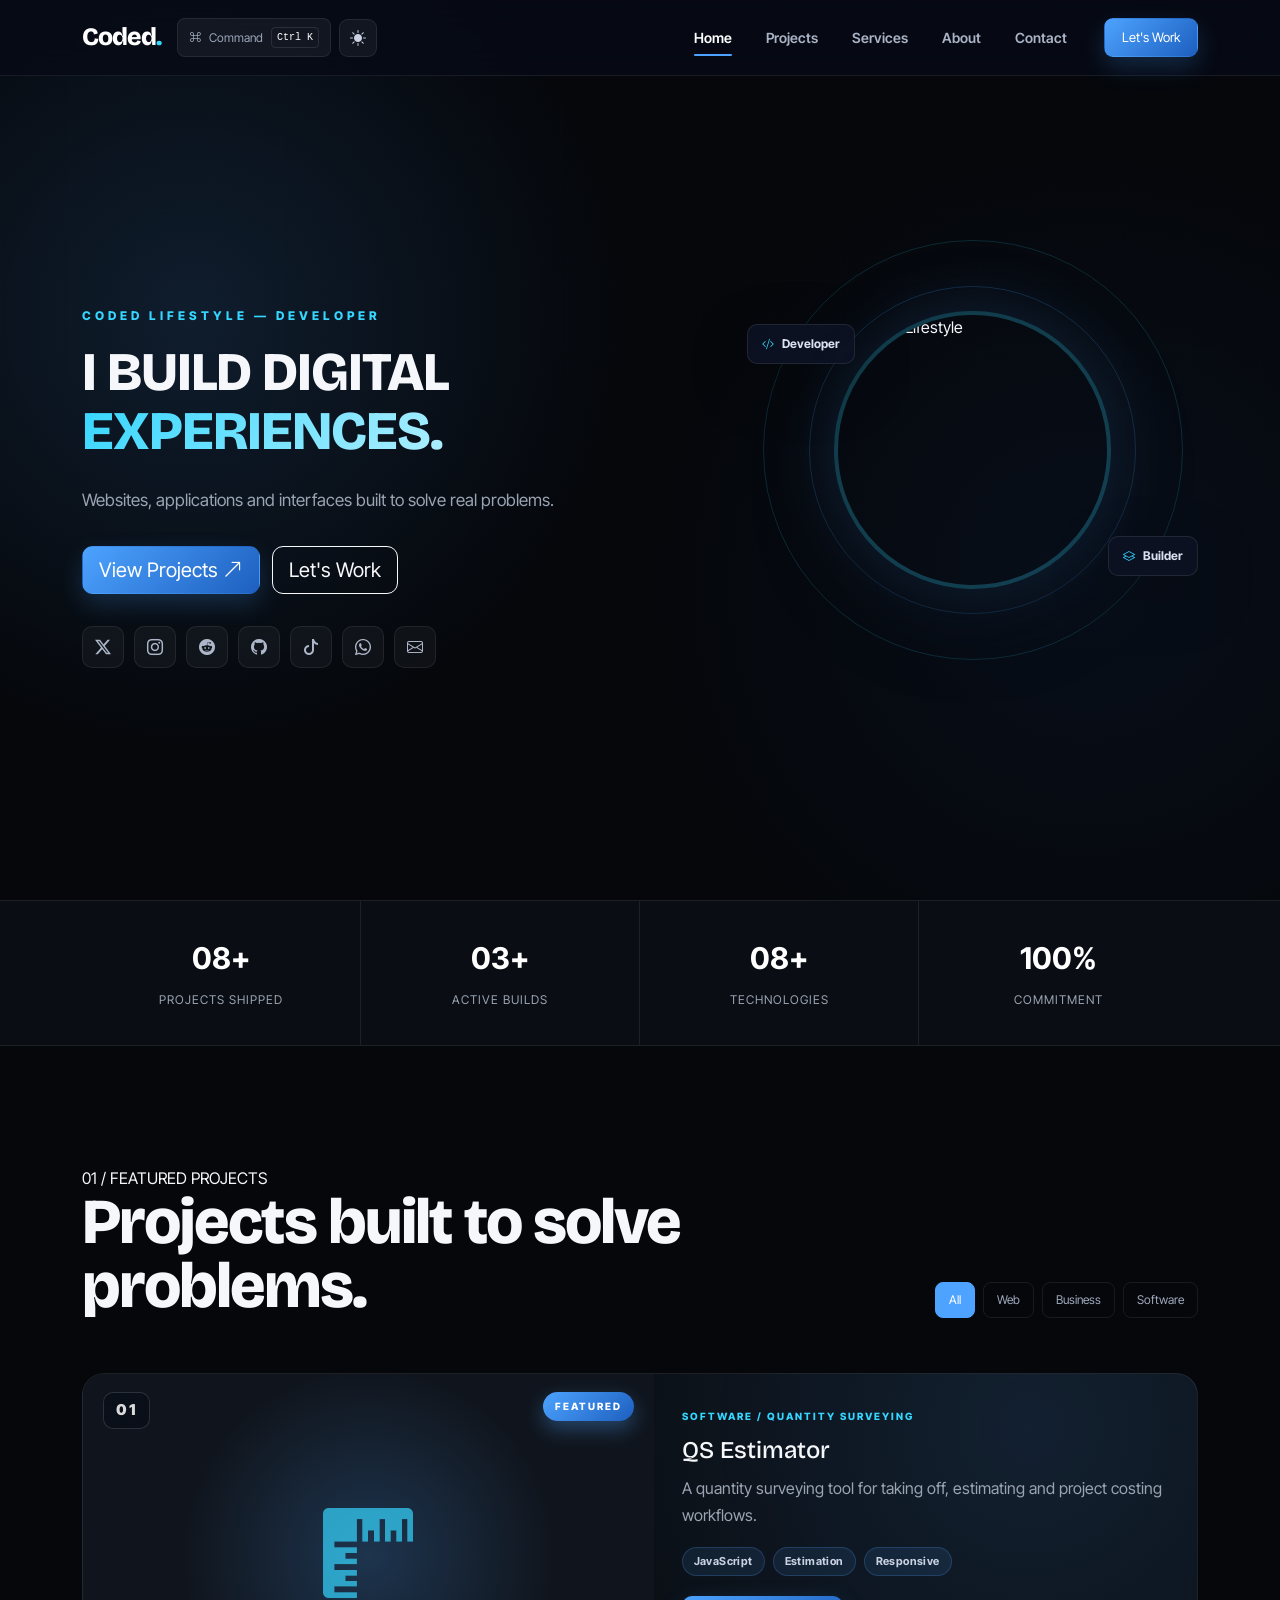
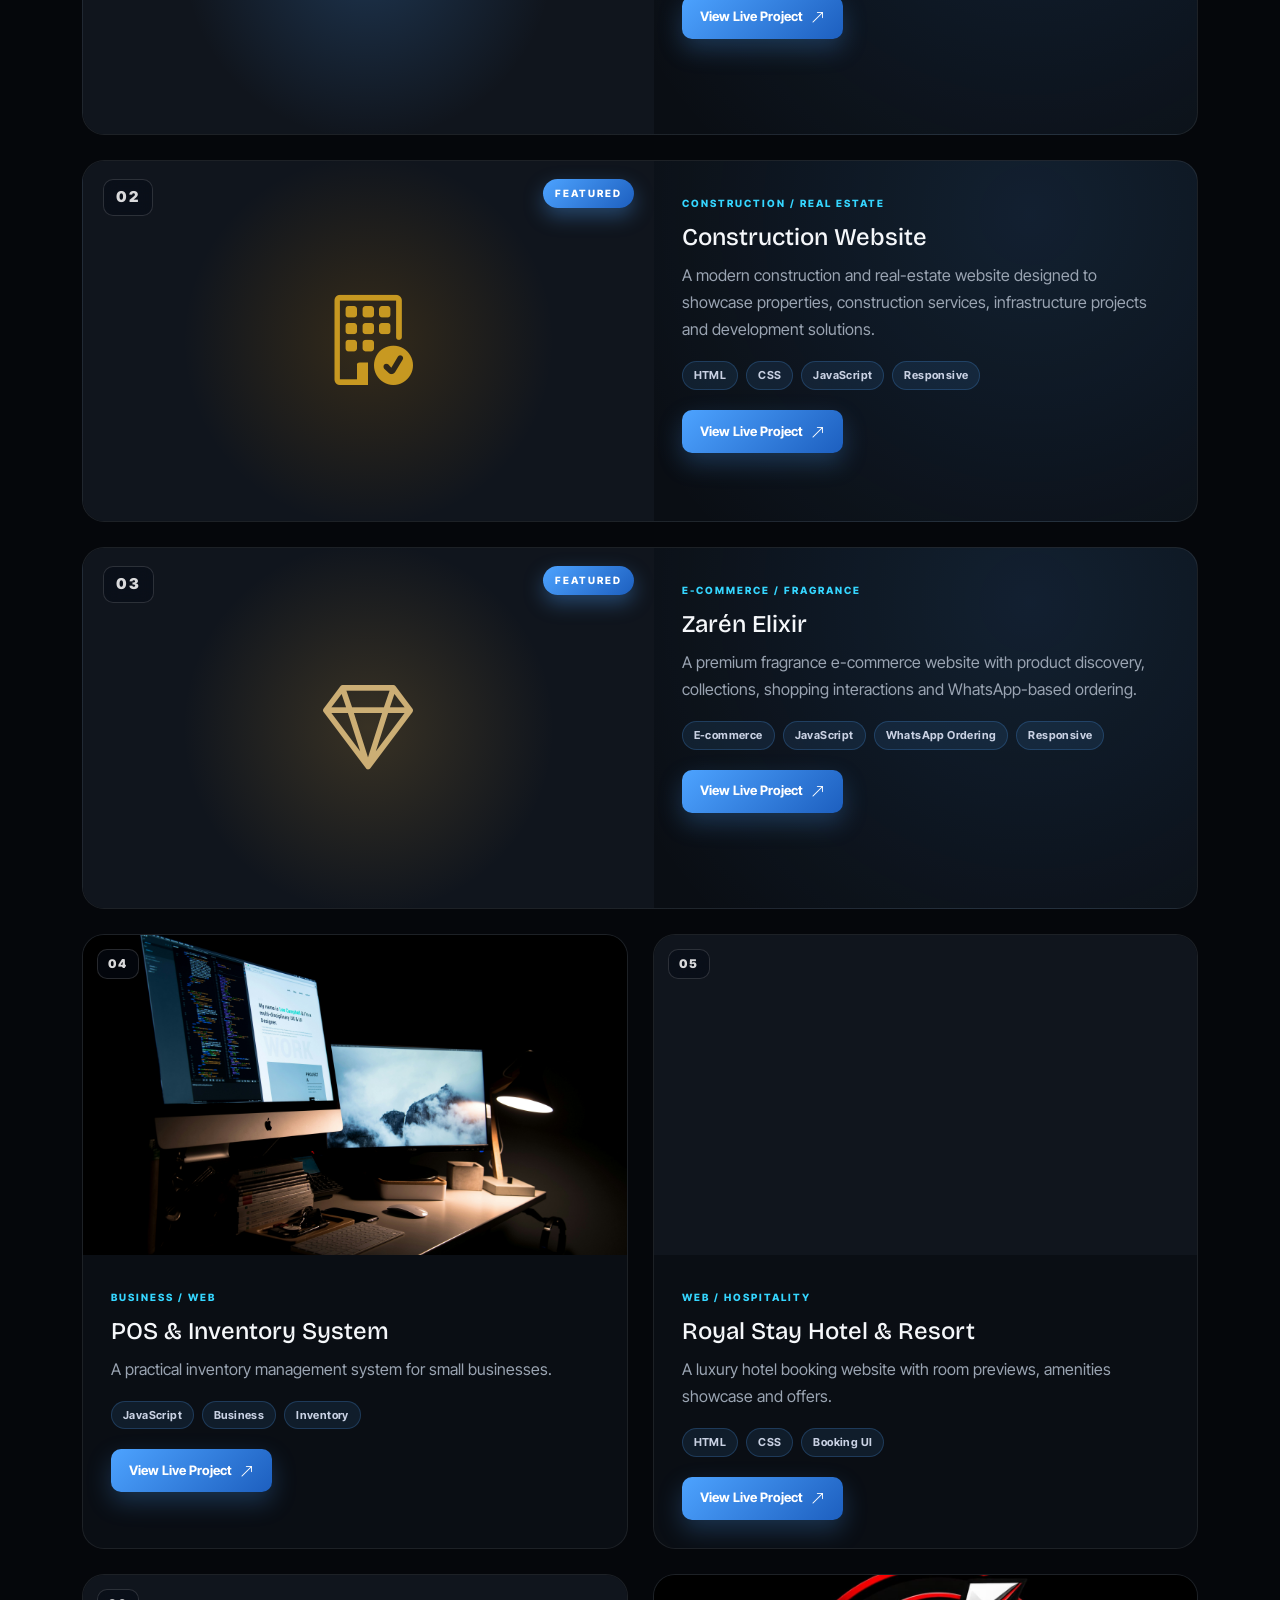
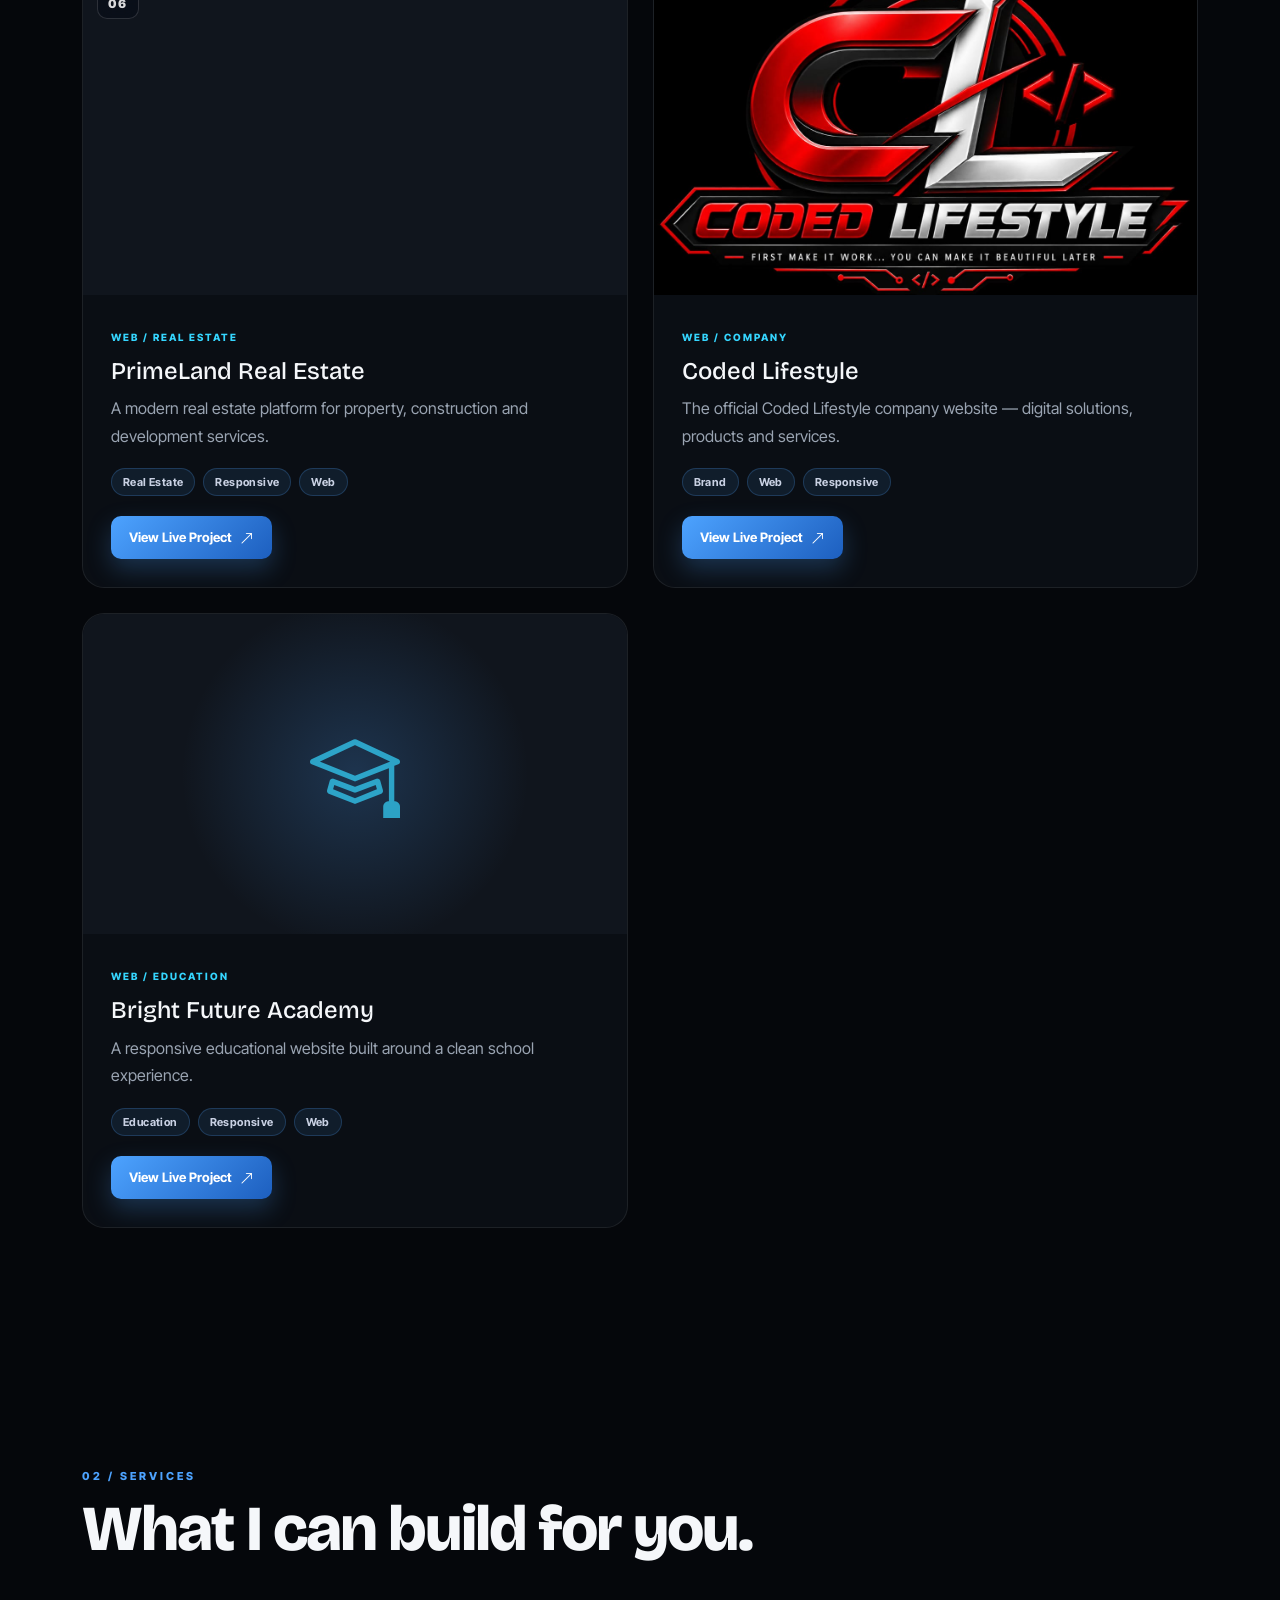
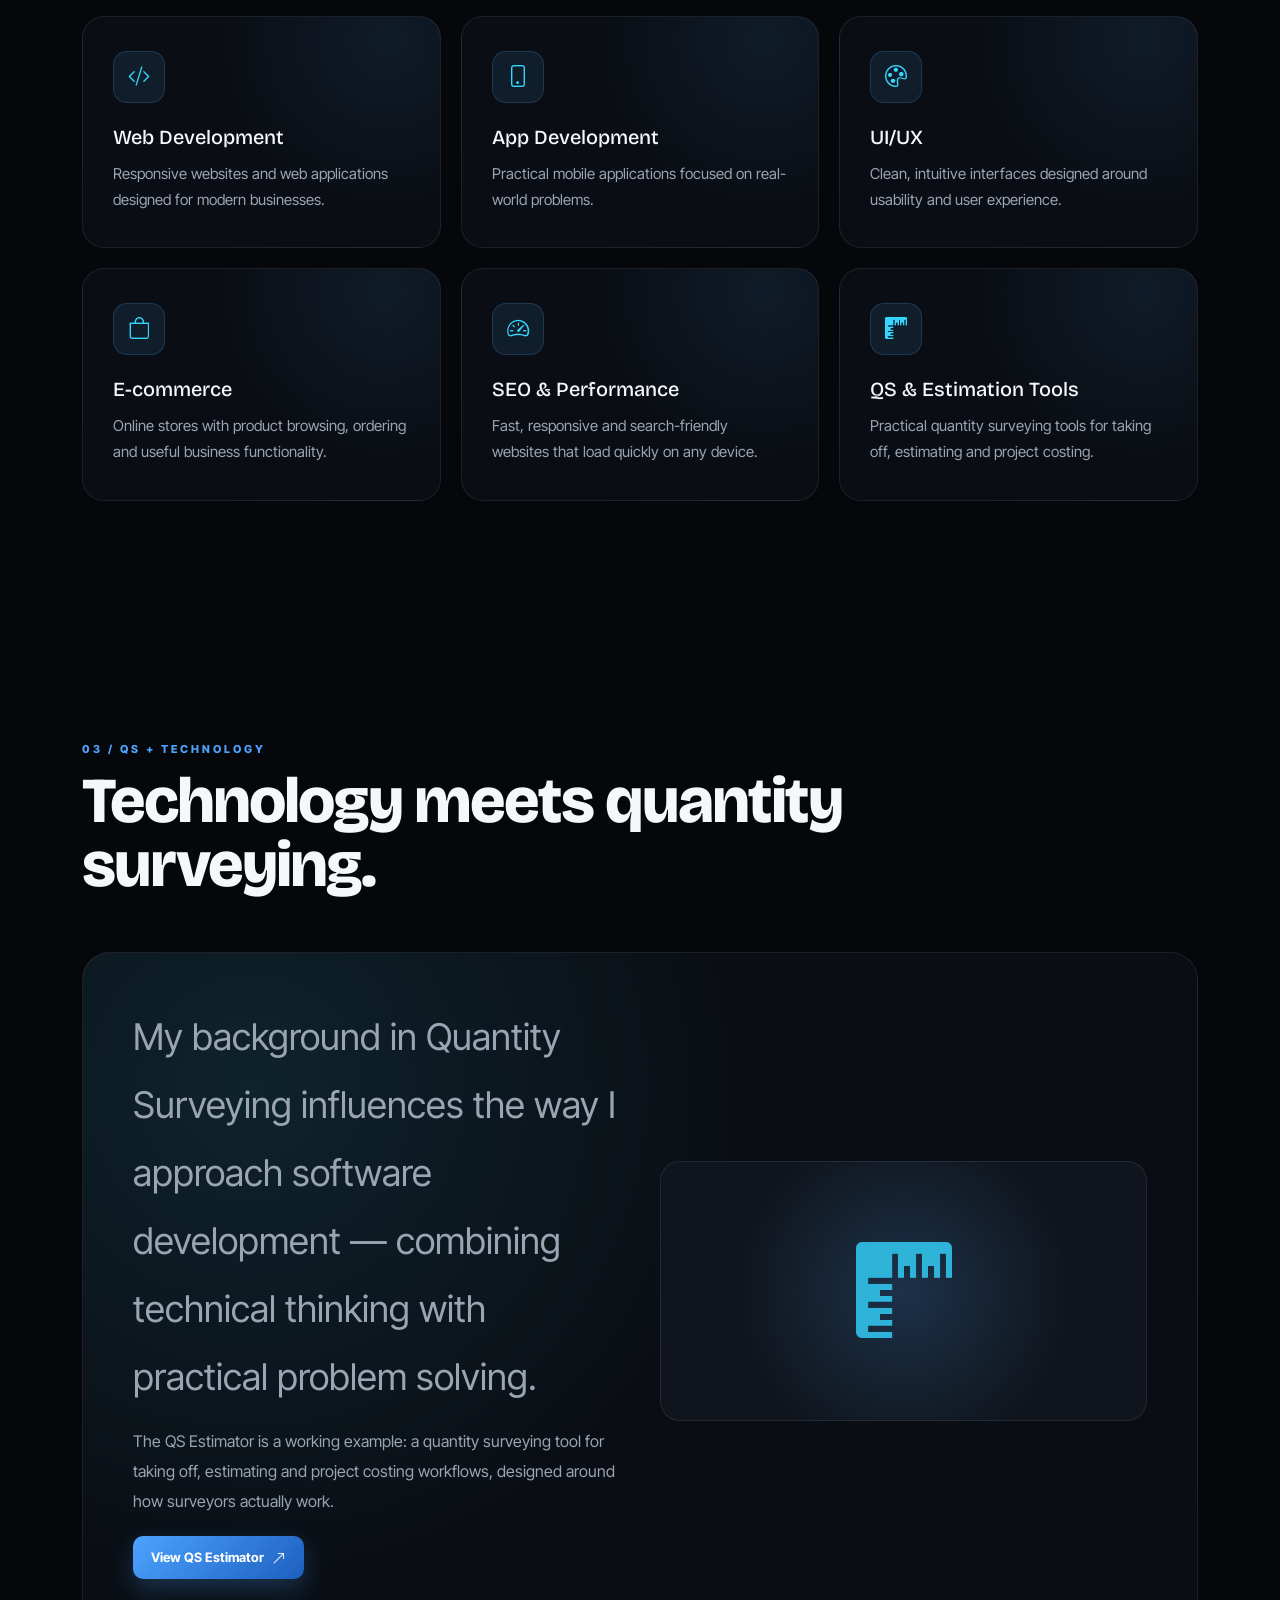
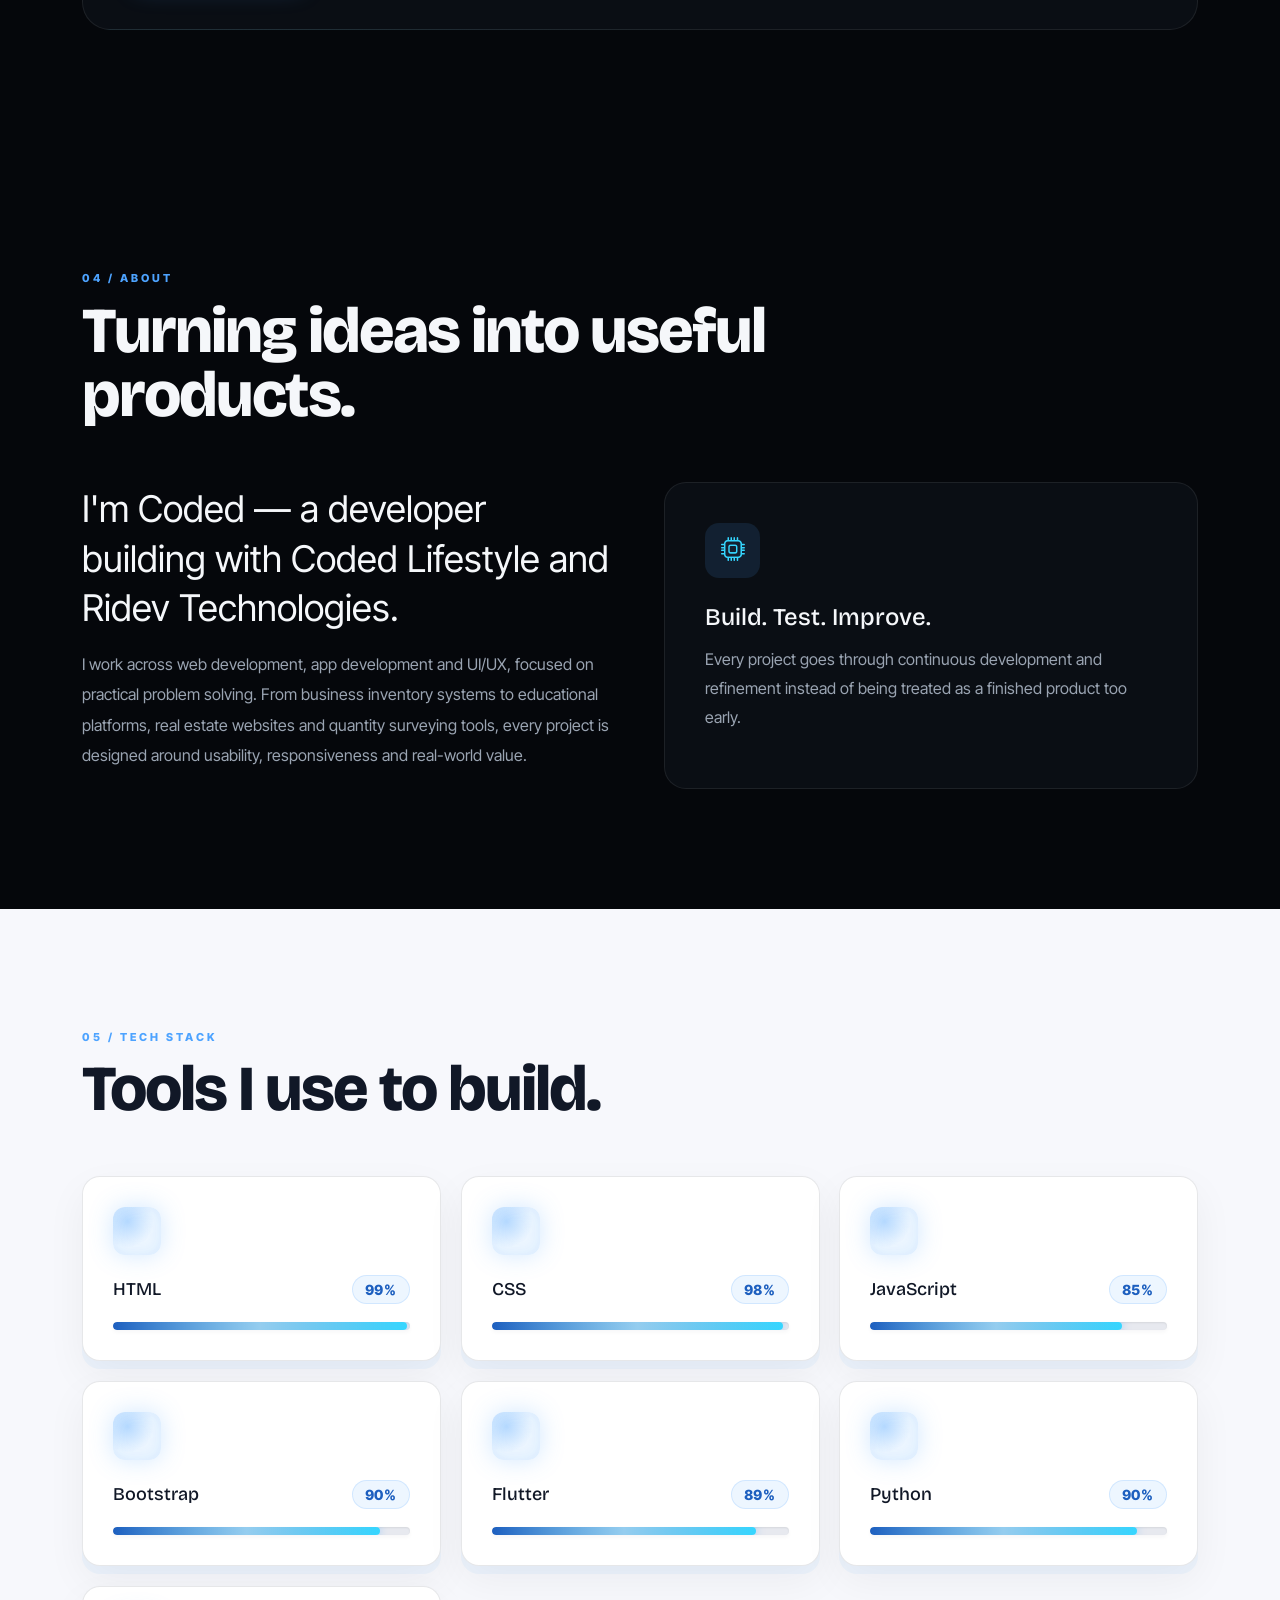
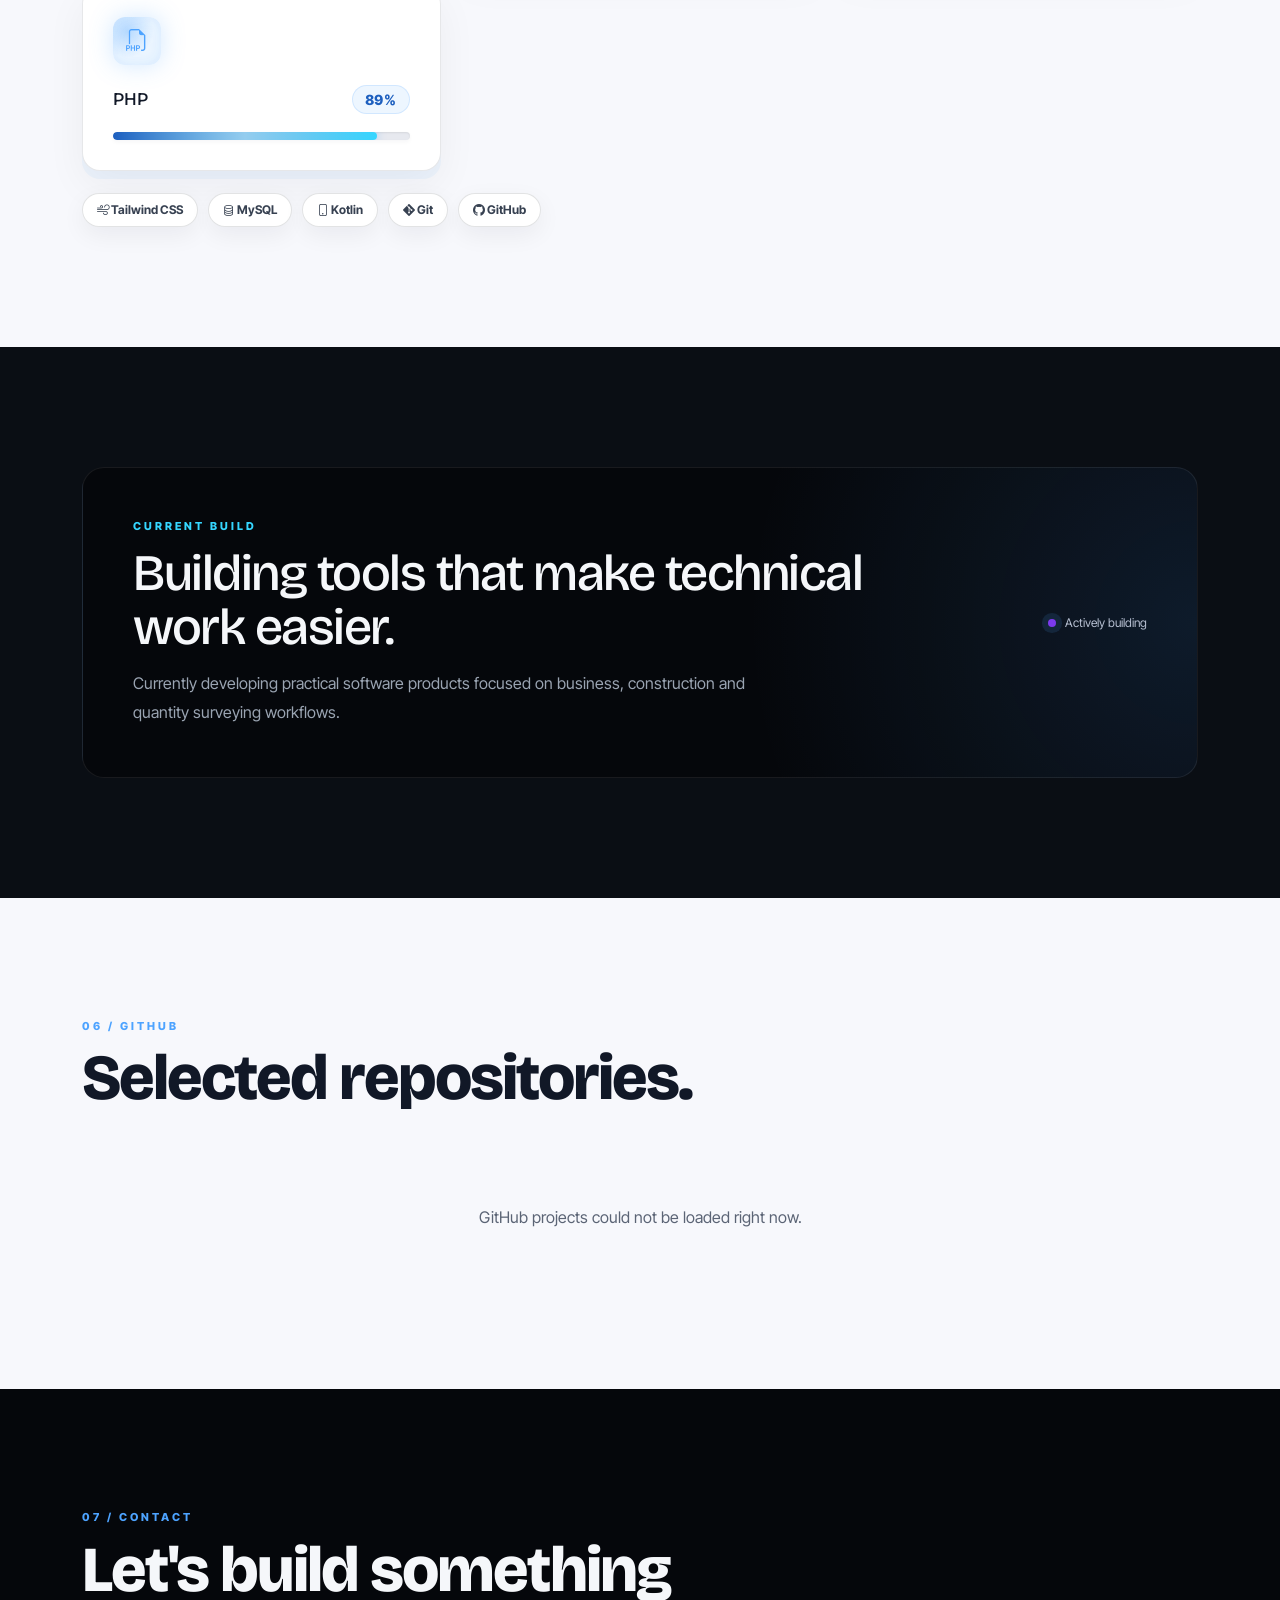
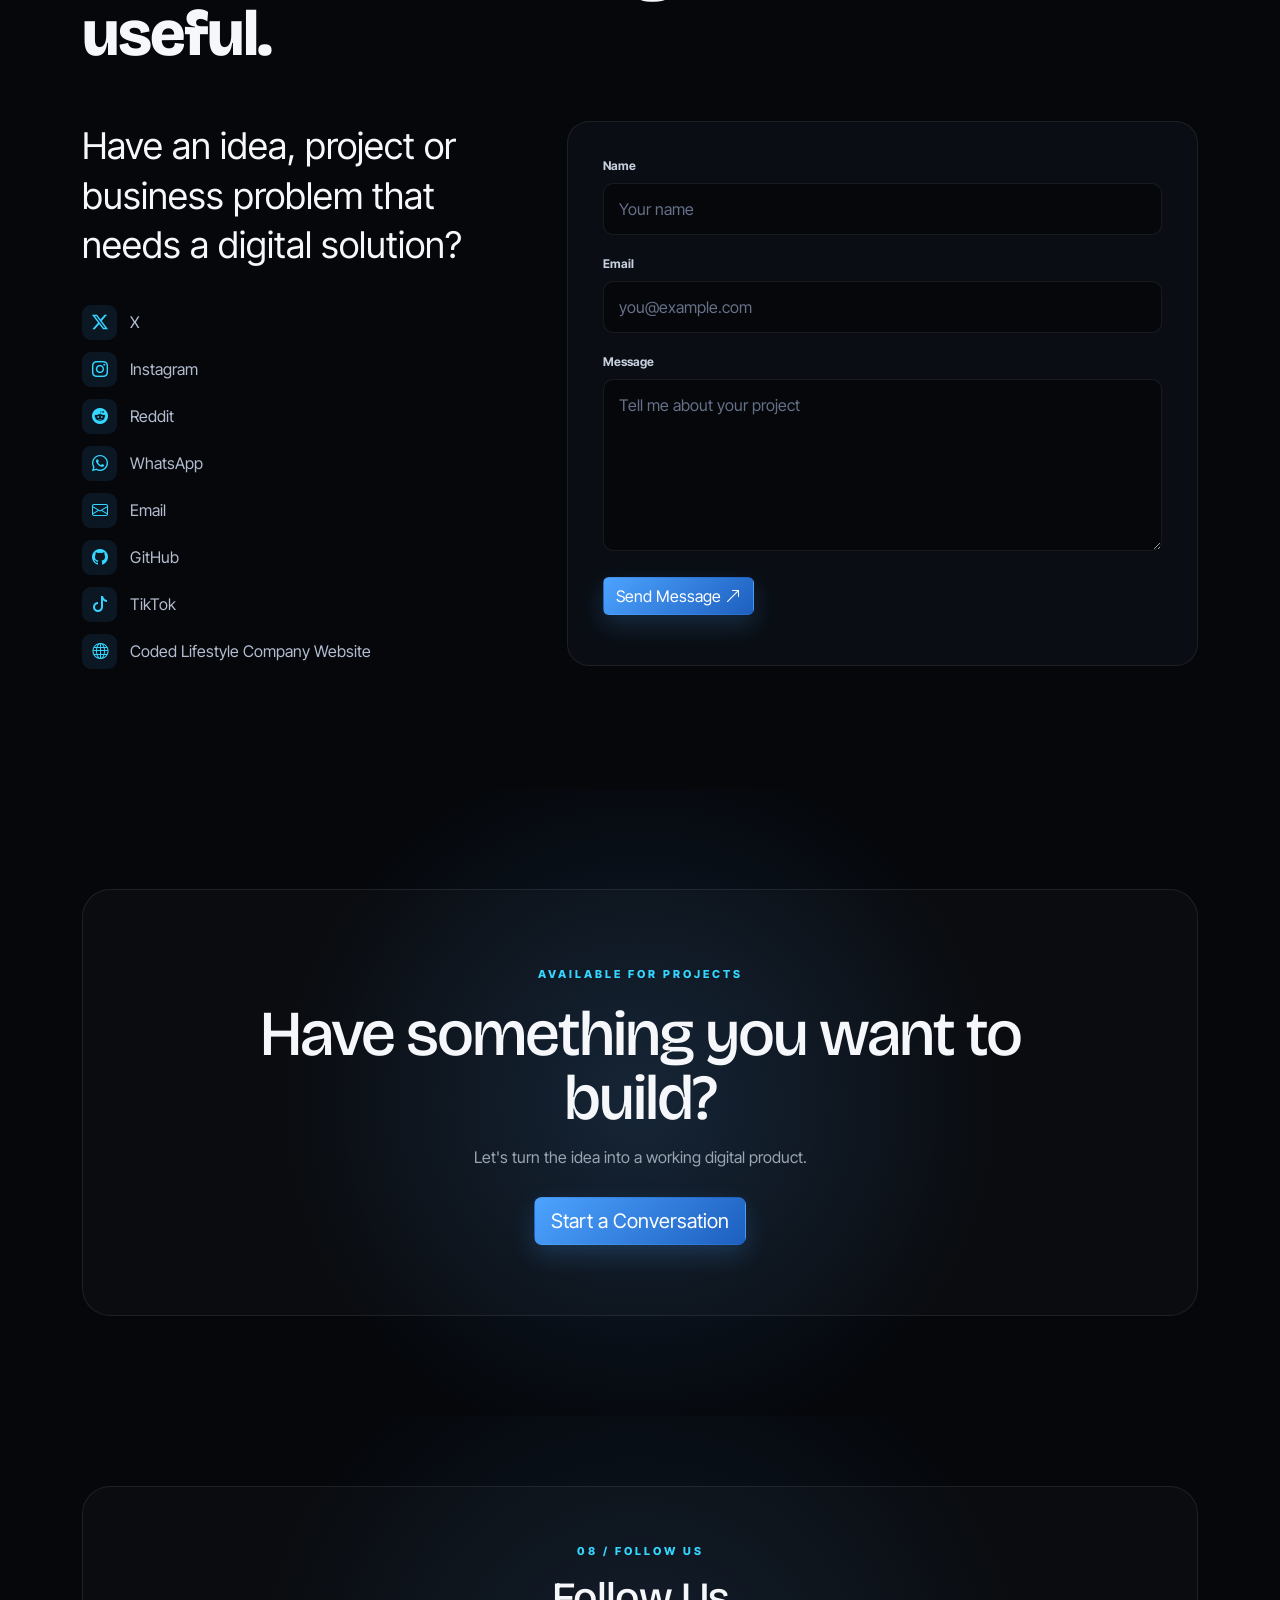
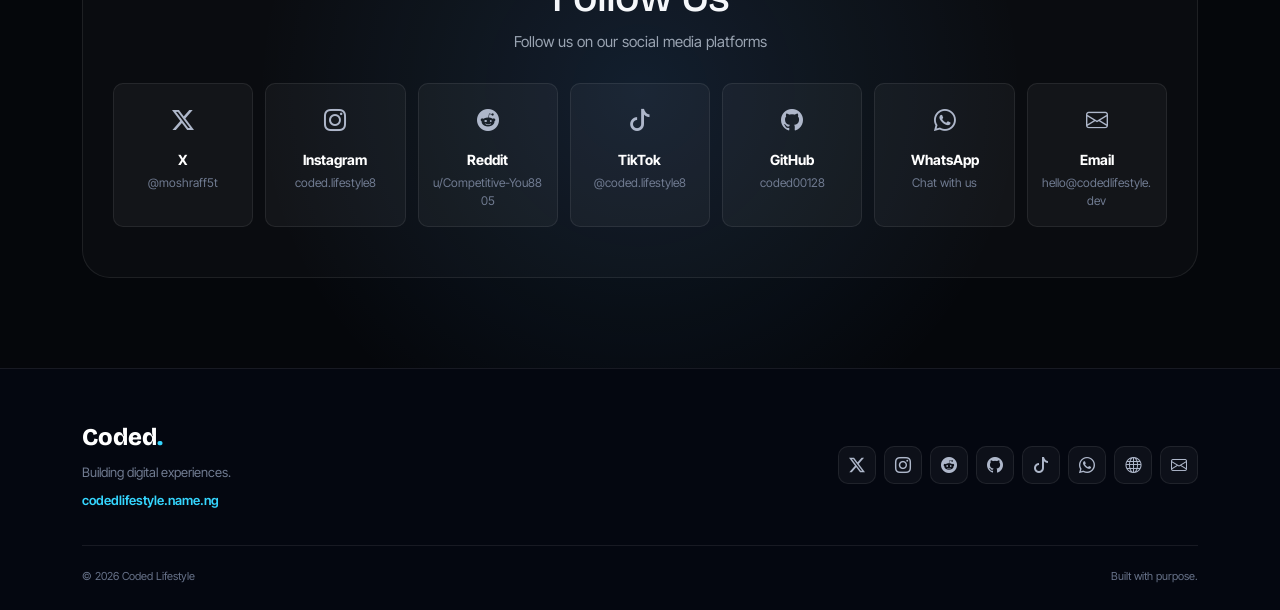
==== commit 82e9b34b: "Add files via upload" ====
--- a/index.html
+++ b/index.html
@@ -9,18 +9,13 @@
 
     <title>Coded Lifestyle | I Build Digital Experiences</title>
 
-    <link rel="icon" type="image/png" href="assets/images/logo.png">
-    <link rel="apple-touch-icon" href="assets/images/logo.png">
+    <link rel="icon" type="image/jpeg" href="assets/images/coded-lifestyle-bg.jpg">
+    <link rel="apple-touch-icon" href="assets/images/coded-lifestyle-bg.jpg">
 
     <link rel="preconnect" href="https://fonts.googleapis.com">
     <link rel="preconnect" href="https://fonts.gstatic.com" crossorigin>
     <link
-        href="https://fonts.googleapis.com/css2?family=Plus+Jakarta+Sans:wght@400;500;600;700;800&family=Sora:wght@600;700;800&family=Syne:wght@600;700;800&display=swap"
-        rel="stylesheet"
-    >
-
-    <link
-        href="https://api.fontshare.com/v2/css?f[]=clash-display@500,600,700&display=swap"
+        href="https://fonts.googleapis.com/css2?family=Bricolage+Grotesque:opsz,wght@12..96,400..800&family=Inter+Tight:wght@400;500;600;700;800&display=swap"
         rel="stylesheet"
     >
 
@@ -58,9 +53,8 @@
         </div>
 
         <div class="lock-panel intro-panel">
-            <div class="coded-logo intro-logo" aria-label="Coded Lifestyle logo">
-                <span>C</span>
-                <span>L</span>
+            <div class="coded-logo intro-logo">
+                <img class="coded-logo-img" src="assets/images/coded-lifestyle-bg.jpg" alt="Coded Lifestyle logo">
             </div>
 
             <div class="lock-brand intro-brand">CODED LIFESTYLE</div>
@@ -214,6 +208,33 @@
                             <div class="hero-socials hero-anim hero-anim-5">
 
                                 <a
+                                    href="https://x.com/moshraff5t"
+                                    target="_blank"
+                                    rel="noopener noreferrer"
+                                    aria-label="X"
+                                >
+                                    <i class="bi bi-twitter-x"></i>
+                                </a>
+
+                                <a
+                                    href="https://www.instagram.com/coded.lifestyle8"
+                                    target="_blank"
+                                    rel="noopener noreferrer"
+                                    aria-label="Instagram"
+                                >
+                                    <i class="bi bi-instagram"></i>
+                                </a>
+
+                                <a
+                                    href="https://www.reddit.com/u/Competitive-You8805/s/dPyUSoMoyh"
+                                    target="_blank"
+                                    rel="noopener noreferrer"
+                                    aria-label="Reddit"
+                                >
+                                    <i class="bi bi-reddit"></i>
+                                </a>
+
+                                <a
                                     href="https://github.com/coded00128"
                                     target="_blank"
                                     rel="noopener noreferrer"
@@ -263,7 +284,7 @@
 
                                 <div class="profile-image">
                                     <img
-                                        src="assets/images/coded-lifestyle-bg.jpg"
+                                        src="assets/images/profile.jpeg"
                                         alt="Coded Lifestyle"
                                     >
                                 </div>
@@ -983,10 +1004,10 @@
                           </div>
                           <div class="skill-header">
                               <h3>HTML</h3>
-                              <span class="skill-percent" data-target="95">0%</span>
+                              <span class="skill-percent" data-target="99">0%</span>
                           </div>
                           <div class="skill-progress">
-                              <span data-width="95%"></span>
+                              <span data-width="99%"></span>
                           </div>
                       </div>
 
@@ -996,10 +1017,10 @@
                           </div>
                           <div class="skill-header">
                               <h3>CSS</h3>
-                              <span class="skill-percent" data-target="92">0%</span>
+                              <span class="skill-percent" data-target="98">0%</span>
                           </div>
                           <div class="skill-progress">
-                              <span data-width="92%"></span>
+                              <span data-width="98%"></span>
                           </div>
                       </div>
 
@@ -1035,10 +1056,10 @@
                           </div>
                           <div class="skill-header">
                               <h3>Flutter</h3>
-                              <span class="skill-percent" data-target="78">0%</span>
+                              <span class="skill-percent" data-target="89">0%</span>
                           </div>
                           <div class="skill-progress">
-                              <span data-width="78%"></span>
+                              <span data-width="89%"></span>
                           </div>
                       </div>
 
@@ -1048,10 +1069,23 @@
                           </div>
                           <div class="skill-header">
                               <h3>Python</h3>
-                              <span class="skill-percent" data-target="80">0%</span>
+                              <span class="skill-percent" data-target="90">0%</span>
                           </div>
                           <div class="skill-progress">
-                              <span data-width="80%"></span>
+                              <span data-width="90%"></span>
+                          </div>
+                      </div>
+
+                      <div class="skill-card reveal">
+                          <div class="skill-icon">
+                              <i class="bi bi-filetype-php"></i>
+                          </div>
+                          <div class="skill-header">
+                              <h3>PHP</h3>
+                              <span class="skill-percent" data-target="89">0%</span>
+                          </div>
+                          <div class="skill-progress">
+                              <span data-width="89%"></span>
                           </div>
                       </div>
 
@@ -1059,7 +1093,6 @@
 
                   <div class="stack-row reveal" aria-label="Other familiar tools">
                       <span><i class="bi bi-wind"></i> Tailwind CSS</span>
-                      <span><i class="bi bi-filetype-php"></i> PHP</span>
                       <span><i class="bi bi-database"></i> MySQL</span>
                       <span><i class="bi bi-phone"></i> Kotlin</span>
                       <span><i class="bi bi-git"></i> Git</span>
@@ -1145,6 +1178,33 @@
                         </p>
 
                         <div class="contact-links">
+
+                            <a
+                                href="https://x.com/moshraff5t"
+                                target="_blank"
+                                rel="noopener noreferrer"
+                            >
+                                <i class="bi bi-twitter-x"></i>
+                                <span>X</span>
+                            </a>
+
+                            <a
+                                href="https://www.instagram.com/coded.lifestyle8"
+                                target="_blank"
+                                rel="noopener noreferrer"
+                            >
+                                <i class="bi bi-instagram"></i>
+                                <span>Instagram</span>
+                            </a>
+
+                            <a
+                                href="https://www.reddit.com/u/Competitive-You8805/s/dPyUSoMoyh"
+                                target="_blank"
+                                rel="noopener noreferrer"
+                            >
+                                <i class="bi bi-reddit"></i>
+                                <span>Reddit</span>
+                            </a>
 
                             <a
                                 href="https://wa.me/2349161330967"
@@ -1281,6 +1341,105 @@
                     >
                         Start a Conversation
                     </a>
+
+                </div>
+
+            </div>
+
+        </section>
+
+
+        <!-- FOLLOW US -->
+        <section class="follow-section" id="follow">
+
+            <div class="container">
+
+                <div class="follow-inner reveal">
+
+                    <span class="follow-eyebrow">08 / FOLLOW US</span>
+
+                    <h2>Follow Us</h2>
+
+                    <p>Follow us on our social media platforms</p>
+
+                    <div class="follow-grid">
+
+                        <a
+                            href="https://x.com/moshraff5t"
+                            target="_blank"
+                            rel="noopener noreferrer"
+                            aria-label="X - @moshraff5t"
+                        >
+                            <i class="bi bi-twitter-x"></i>
+                            <span class="follow-platform">X</span>
+                            <span class="follow-handle">@moshraff5t</span>
+                        </a>
+
+                        <a
+                            href="https://www.instagram.com/coded.lifestyle8"
+                            target="_blank"
+                            rel="noopener noreferrer"
+                            aria-label="Instagram - coded.lifestyle8"
+                        >
+                            <i class="bi bi-instagram"></i>
+                            <span class="follow-platform">Instagram</span>
+                            <span class="follow-handle">coded.lifestyle8</span>
+                        </a>
+
+                        <a
+                            href="https://www.reddit.com/u/Competitive-You8805/s/dPyUSoMoyh"
+                            target="_blank"
+                            rel="noopener noreferrer"
+                            aria-label="Reddit - u/Competitive-You8805"
+                        >
+                            <i class="bi bi-reddit"></i>
+                            <span class="follow-platform">Reddit</span>
+                            <span class="follow-handle">u/Competitive-You8805</span>
+                        </a>
+
+                        <a
+                            href="https://www.tiktok.com/@coded.lifestyle8"
+                            target="_blank"
+                            rel="noopener noreferrer"
+                            aria-label="TikTok - @coded.lifestyle8"
+                        >
+                            <i class="bi bi-tiktok"></i>
+                            <span class="follow-platform">TikTok</span>
+                            <span class="follow-handle">@coded.lifestyle8</span>
+                        </a>
+
+                        <a
+                            href="https://github.com/coded00128"
+                            target="_blank"
+                            rel="noopener noreferrer"
+                            aria-label="GitHub - coded00128"
+                        >
+                            <i class="bi bi-github"></i>
+                            <span class="follow-platform">GitHub</span>
+                            <span class="follow-handle">coded00128</span>
+                        </a>
+
+                        <a
+                            href="https://wa.me/2349161330967"
+                            target="_blank"
+                            rel="noopener noreferrer"
+                            aria-label="WhatsApp"
+                        >
+                            <i class="bi bi-whatsapp"></i>
+                            <span class="follow-platform">WhatsApp</span>
+                            <span class="follow-handle">Chat with us</span>
+                        </a>
+
+                        <a
+                            href="mailto:hello@codedlifestyle.dev"
+                            aria-label="Email"
+                        >
+                            <i class="bi bi-envelope"></i>
+                            <span class="follow-platform">Email</span>
+                            <span class="follow-handle">hello@codedlifestyle.dev</span>
+                        </a>
+
+                    </div>
 
                 </div>
 
@@ -1322,6 +1481,33 @@
                 <div class="footer-socials">
 
                     <a
+                        href="https://x.com/moshraff5t"
+                        target="_blank"
+                        rel="noopener noreferrer"
+                        aria-label="X"
+                    >
+                        <i class="bi bi-twitter-x"></i>
+                    </a>
+
+                    <a
+                        href="https://www.instagram.com/coded.lifestyle8"
+                        target="_blank"
+                        rel="noopener noreferrer"
+                        aria-label="Instagram"
+                    >
+                        <i class="bi bi-instagram"></i>
+                    </a>
+
+                    <a
+                        href="https://www.reddit.com/u/Competitive-You8805/s/dPyUSoMoyh"
+                        target="_blank"
+                        rel="noopener noreferrer"
+                        aria-label="Reddit"
+                    >
+                        <i class="bi bi-reddit"></i>
+                    </a>
+
+                    <a
                         href="https://github.com/coded00128"
                         target="_blank"
                         rel="noopener noreferrer"
--- a/portfolio.css
+++ b/portfolio.css
@@ -28,8 +28,8 @@
 
     --nav-height: 76px;
 
-    --font-body: "Plus Jakarta Sans", Inter, system-ui, -apple-system, "Segoe UI", sans-serif;
-    --font-display: "Sora", "Plus Jakarta Sans", Inter, system-ui, sans-serif;
+    --font-body: "Inter Tight", Inter, system-ui, -apple-system, "Segoe UI", sans-serif;
+    --font-display: "Bricolage Grotesque", "Inter Tight", Inter, system-ui, sans-serif;
 }
 
 * {
@@ -275,12 +275,11 @@
 
     border-radius: 26px;
 
-    background:
-        linear-gradient(
-            135deg,
-            rgba(77, 163, 255, 0.35),
-            rgba(29, 95, 191, 0.12)
-        );
+    background: #000;
+
+    padding: 0;
+
+    overflow: hidden;
 
     box-shadow:
         0 0 50px rgba(77, 163, 255, 0.25),
@@ -315,6 +314,17 @@
 .coded-logo span:last-child {
     transform: translateX(-3px);
     color: var(--primary-2);
+}
+
+.coded-logo-img {
+    width: 100%;
+    height: 100%;
+
+    display: block;
+
+    object-fit: cover;
+
+    border-radius: 26px;
 }
 
 .lock-brand {
@@ -689,10 +699,7 @@
 
     margin-bottom: 24px;
 
-    font-family:
-        "Clash Display",
-        "Syne",
-        var(--font-display);
+    font-family: var(--font-display);
 
     font-size: clamp(2rem, 4.4vw, 3.4rem);
 
@@ -742,6 +749,7 @@
 
 .hero-socials {
     display: flex;
+    flex-wrap: wrap;
     gap: 10px;
 
     margin-top: 32px;
@@ -2176,6 +2184,7 @@
 
 .footer-socials {
     display: flex;
+    flex-wrap: wrap;
 
     gap: 8px;
 }
@@ -3382,6 +3391,209 @@
 
 
 /* =========================================
+   FOLLOW US
+========================================= */
+
+.follow-section {
+    padding: 70px 0 90px;
+
+    background:
+        radial-gradient(
+            circle at center,
+            rgba(77, 163, 255, 0.12),
+            transparent 55%
+        ),
+        var(--dark);
+}
+
+.follow-inner {
+    text-align: center;
+
+    padding: 50px 30px;
+
+    border: 1px solid var(--border-dark);
+
+    border-radius: 28px;
+
+    background: rgba(255, 255, 255, 0.025);
+}
+
+.follow-eyebrow {
+    color: var(--primary-2);
+
+    font-size: 11px;
+    font-weight: 800;
+
+    letter-spacing: 3px;
+}
+
+.follow-inner h2 {
+    margin: 12px 0 8px;
+
+    font-size: clamp(1.8rem, 4vw, 2.6rem);
+
+    letter-spacing: -1px;
+}
+
+.follow-inner > p {
+    margin: 0 auto;
+
+    color: var(--muted-dark);
+
+    font-size: 15px;
+}
+
+.follow-grid {
+    display: grid;
+
+    grid-template-columns: repeat(auto-fit, minmax(140px, 1fr));
+
+    gap: 12px;
+
+    margin-top: 30px;
+
+    text-align: left;
+}
+
+.follow-grid a {
+    display: flex;
+    flex-direction: column;
+    align-items: center;
+    gap: 4px;
+
+    padding: 20px 12px 16px;
+
+    border: 1px solid var(--border-dark);
+
+    border-radius: 10px;
+
+    color: #aeb7ca;
+
+    background: rgba(255, 255, 255, 0.04);
+
+    transition: 0.25s ease;
+}
+
+.follow-grid a i {
+    font-size: 22px;
+
+    margin-bottom: 8px;
+}
+
+.follow-platform {
+    color: #ffffff;
+
+    font-size: 14px;
+    font-weight: 700;
+}
+
+.follow-handle {
+    font-size: 12px;
+
+    color: #707b91;
+
+    word-break: break-all;
+
+    text-align: center;
+}
+
+.follow-grid a:hover {
+    color: #ffffff;
+
+    background: var(--primary);
+
+    border-color: var(--primary);
+
+    transform: translateY(-3px);
+}
+
+.follow-grid a:hover .follow-platform,
+.follow-grid a:hover .follow-handle {
+    color: #ffffff;
+}
+
+body.light-theme .follow-section {
+    background:
+        radial-gradient(
+            circle at center,
+            rgba(77, 163, 255, 0.12),
+            transparent 55%
+        ),
+        #f0f2f7;
+}
+
+body.light-theme .follow-inner {
+    background: #ffffff;
+
+    border-color: rgba(17, 24, 39, 0.08);
+
+    box-shadow: 0 20px 50px rgba(17, 24, 39, 0.06);
+}
+
+body.light-theme .follow-inner h2 {
+    color: #111827;
+}
+
+body.light-theme .follow-inner > p {
+    color: #596273;
+}
+
+body.light-theme .follow-grid a {
+    color: #596273;
+
+    border-color: rgba(17, 24, 39, 0.1);
+
+    background: #ffffff;
+}
+
+body.light-theme .follow-grid a .follow-platform {
+    color: #111827;
+}
+
+body.light-theme .follow-grid a:hover,
+body.light-theme .follow-grid a:hover .follow-platform,
+body.light-theme .follow-grid a:hover .follow-handle {
+    color: #ffffff;
+}
+
+@media (max-width: 575px) {
+    .follow-grid {
+        grid-template-columns: repeat(2, minmax(0, 1fr));
+    }
+
+    .follow-grid a {
+        padding: 16px 8px 14px;
+
+        min-width: 0;
+    }
+
+    .follow-handle {
+        font-size: 11px;
+
+        overflow-wrap: anywhere;
+    }
+
+    .follow-grid > a:last-child {
+        grid-column: 1 / -1;
+    }
+
+    .follow-inner {
+        padding: 36px 18px;
+    }
+}
+
+@media (max-width: 360px) {
+    .follow-grid {
+        grid-template-columns: 1fr;
+    }
+
+    .follow-inner {
+        padding: 32px 14px;
+    }
+}
+
+
+/* =========================================
    REDUCED MOTION
 ========================================= */
 
